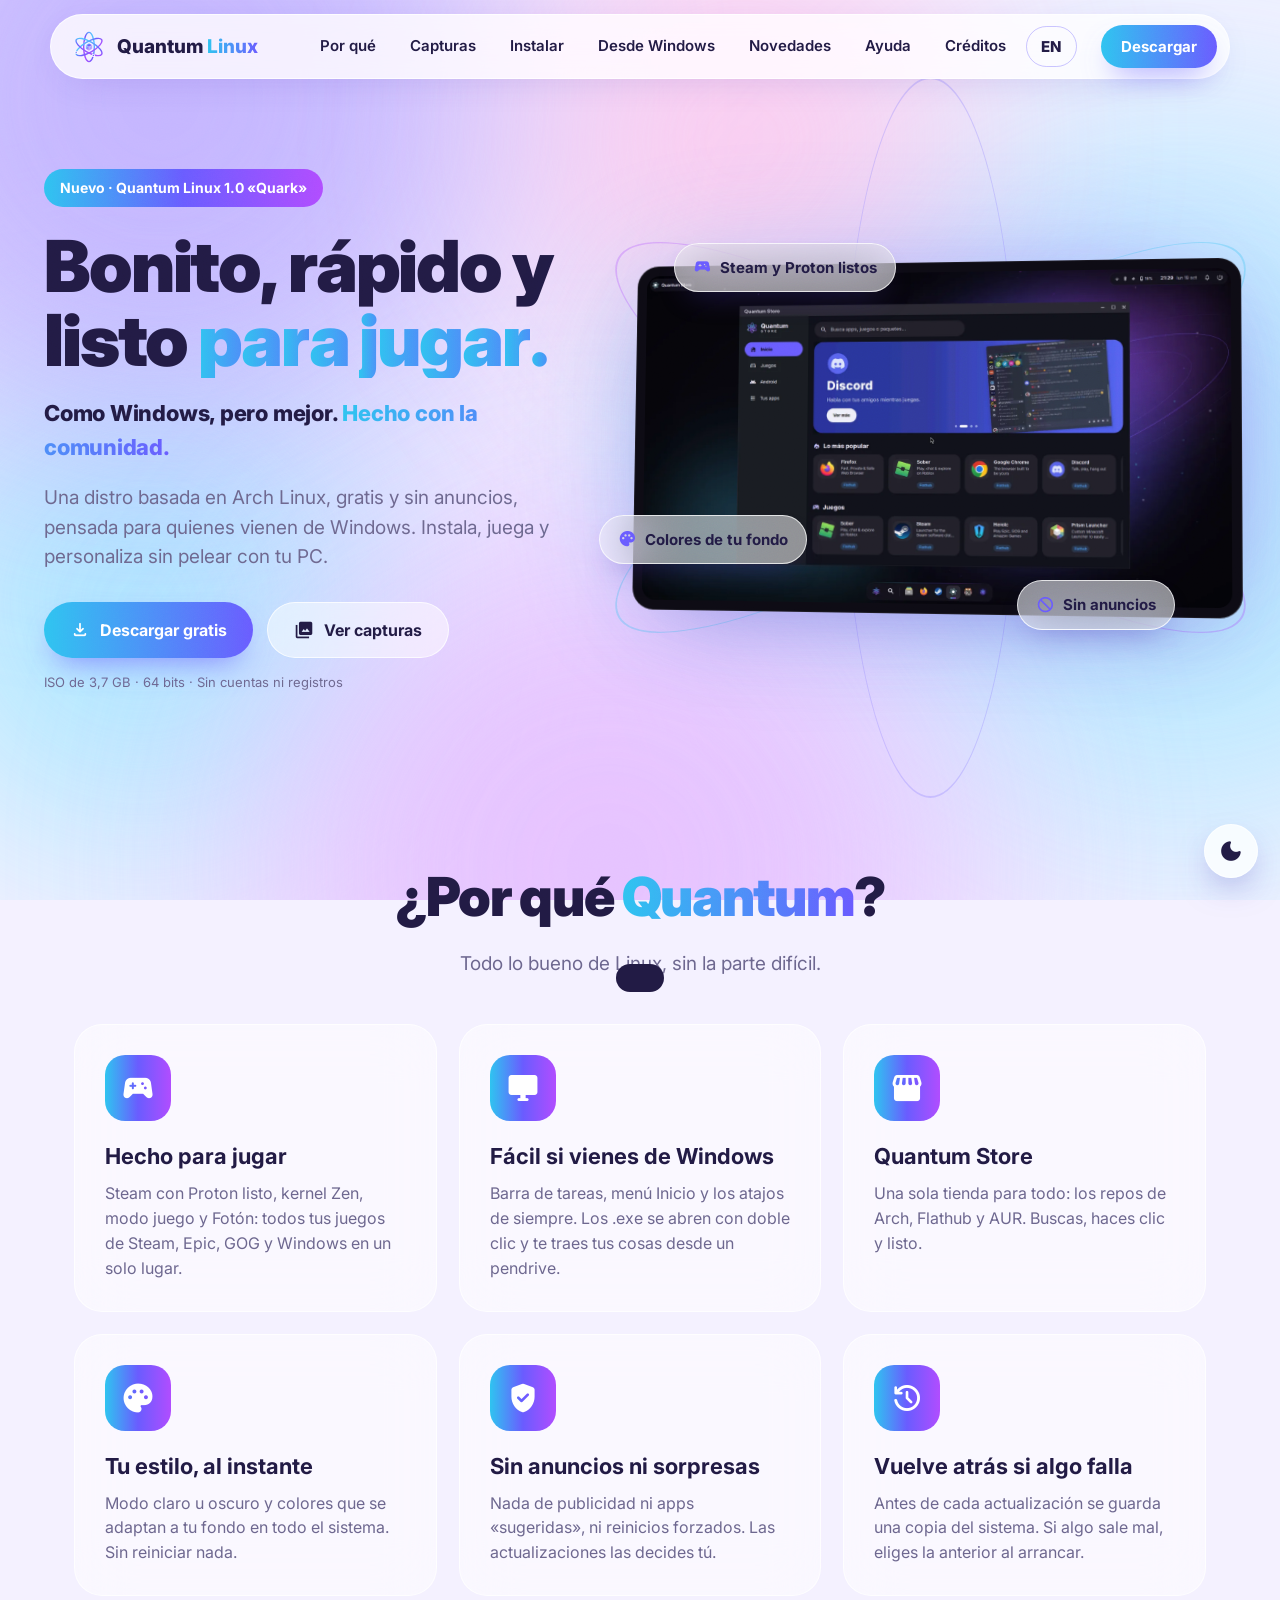
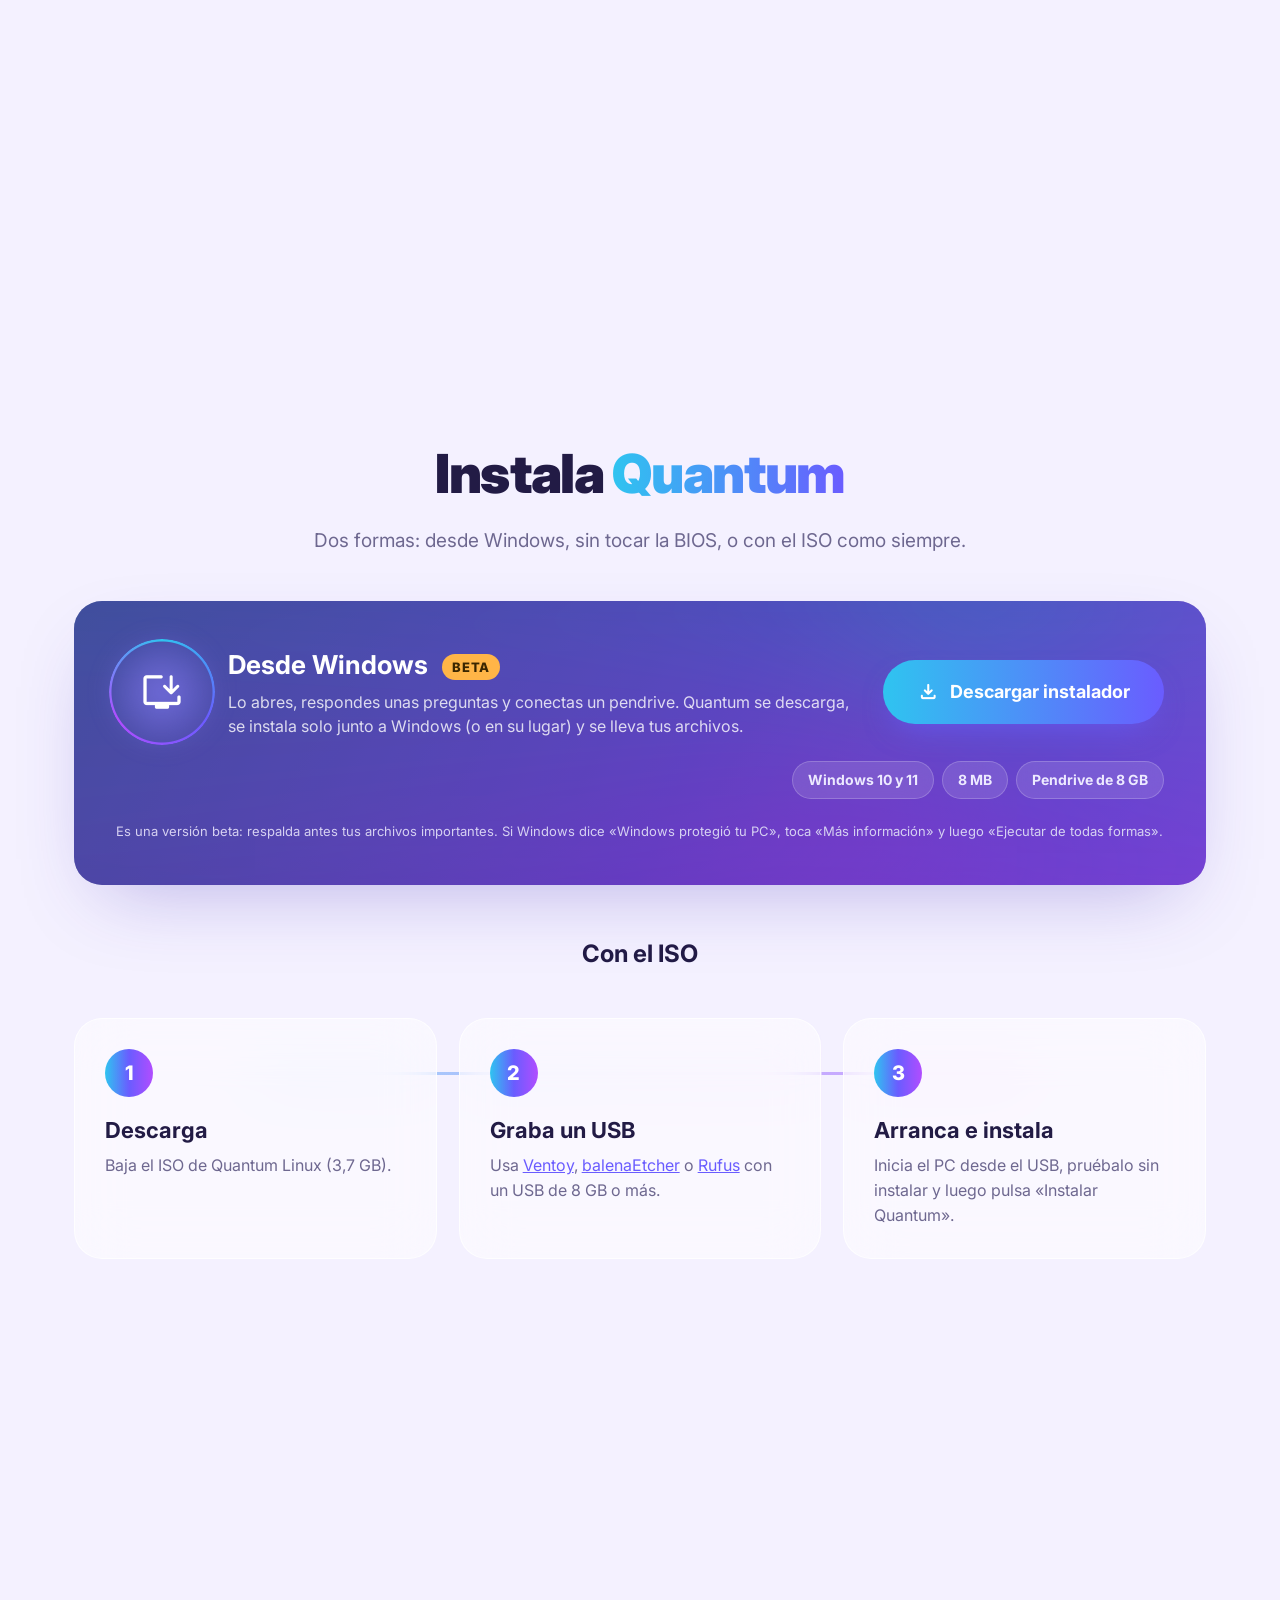
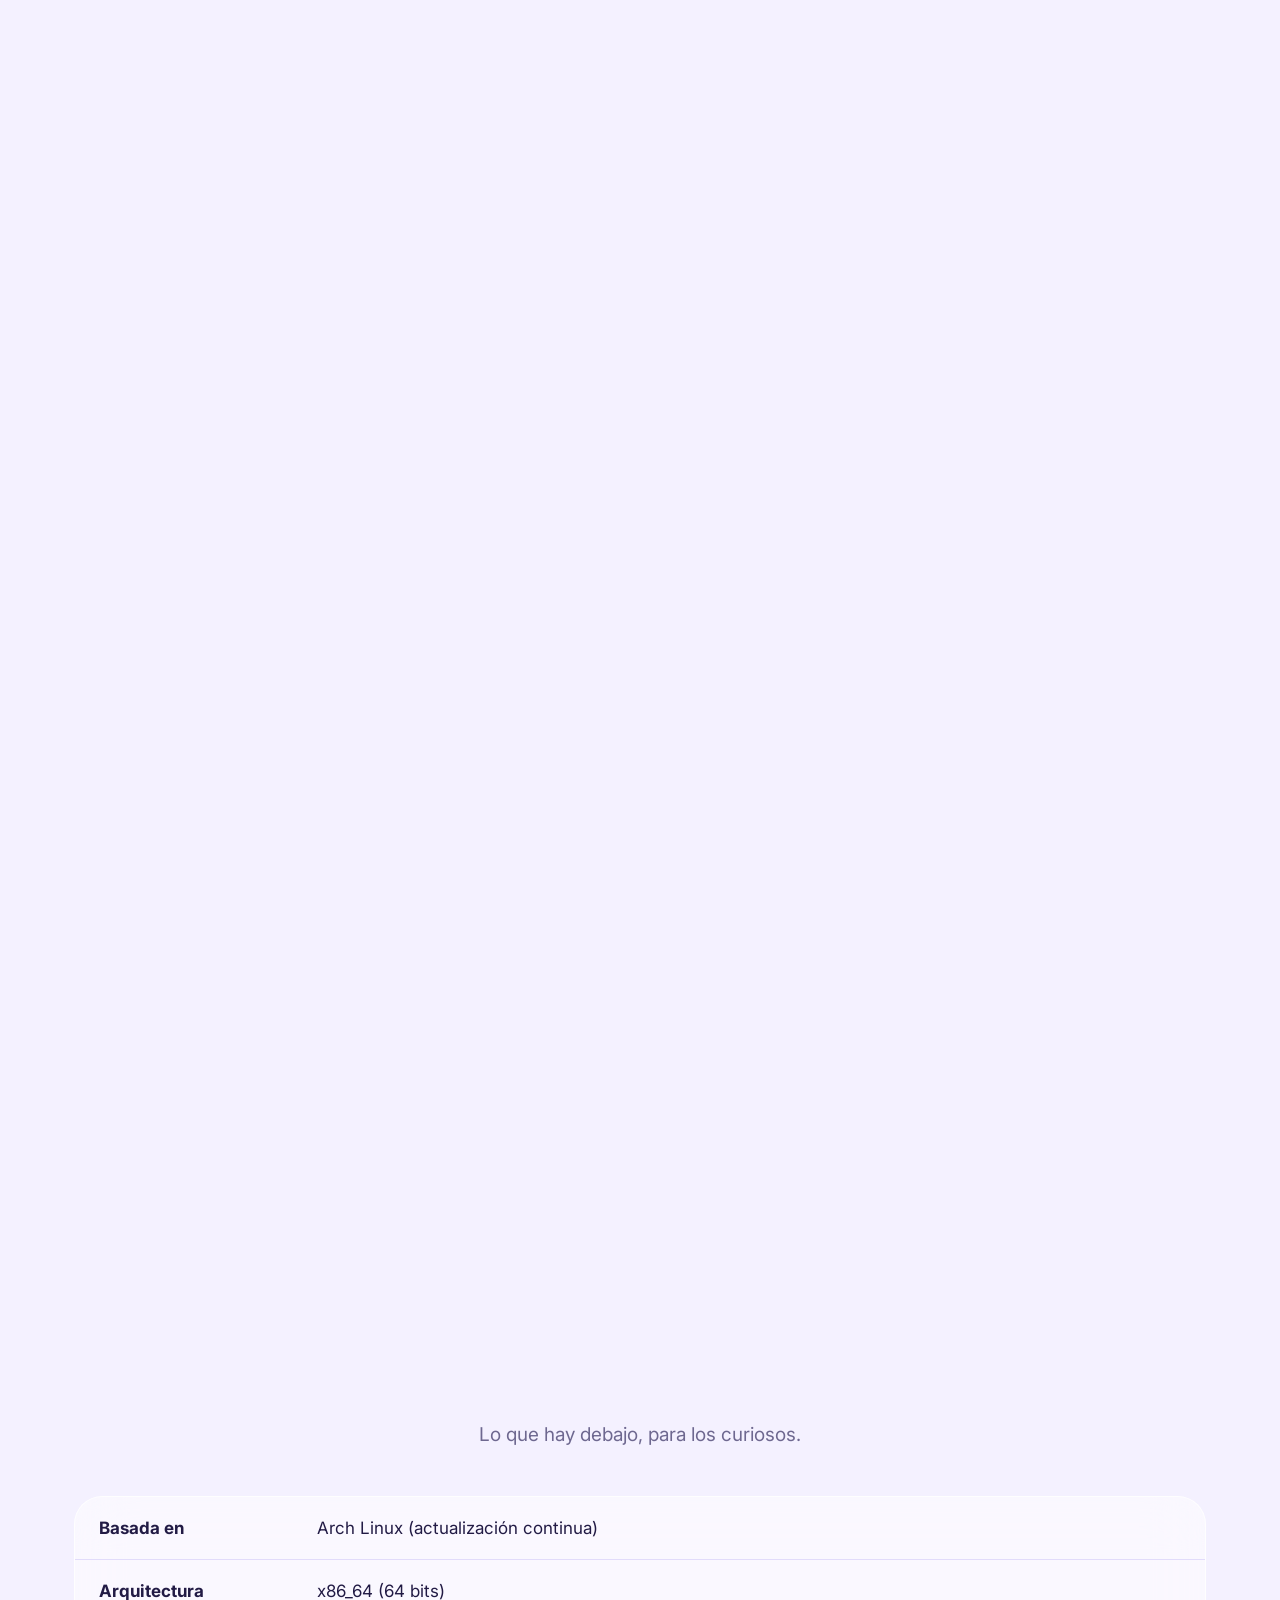
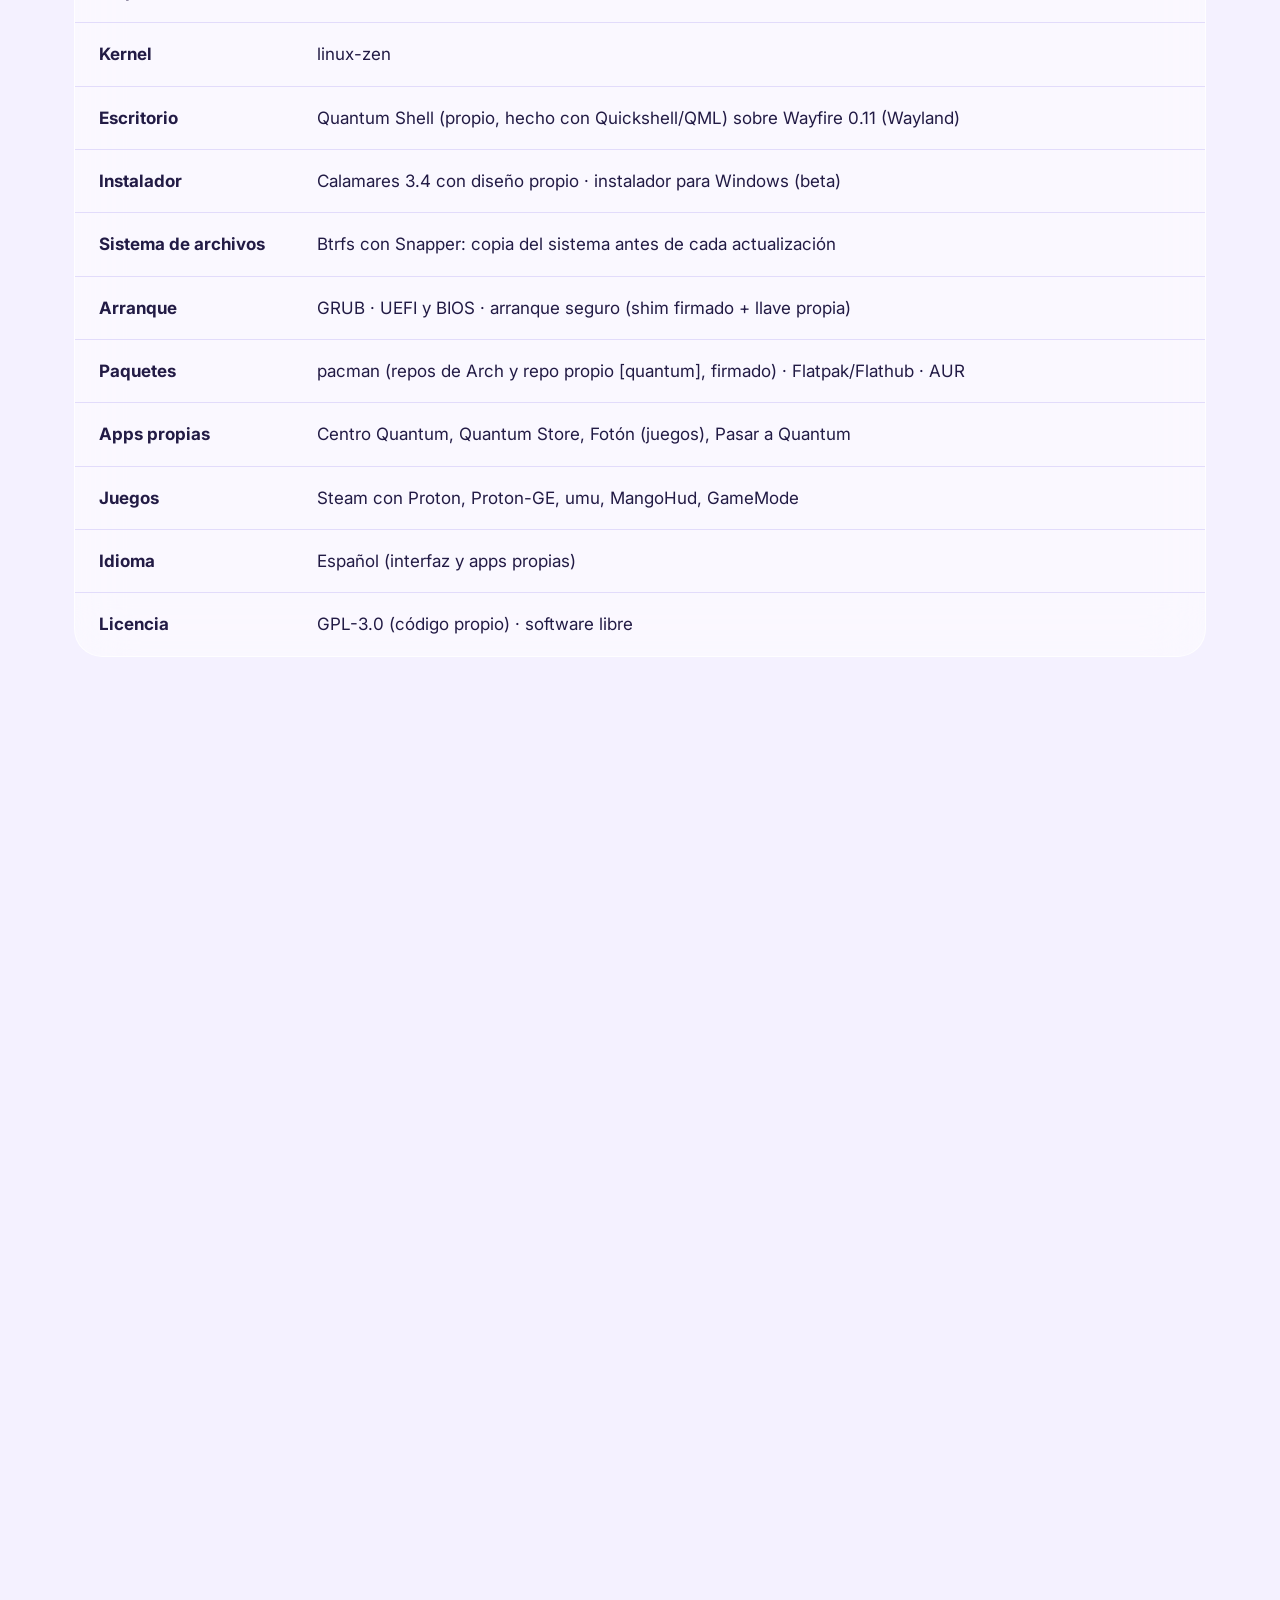
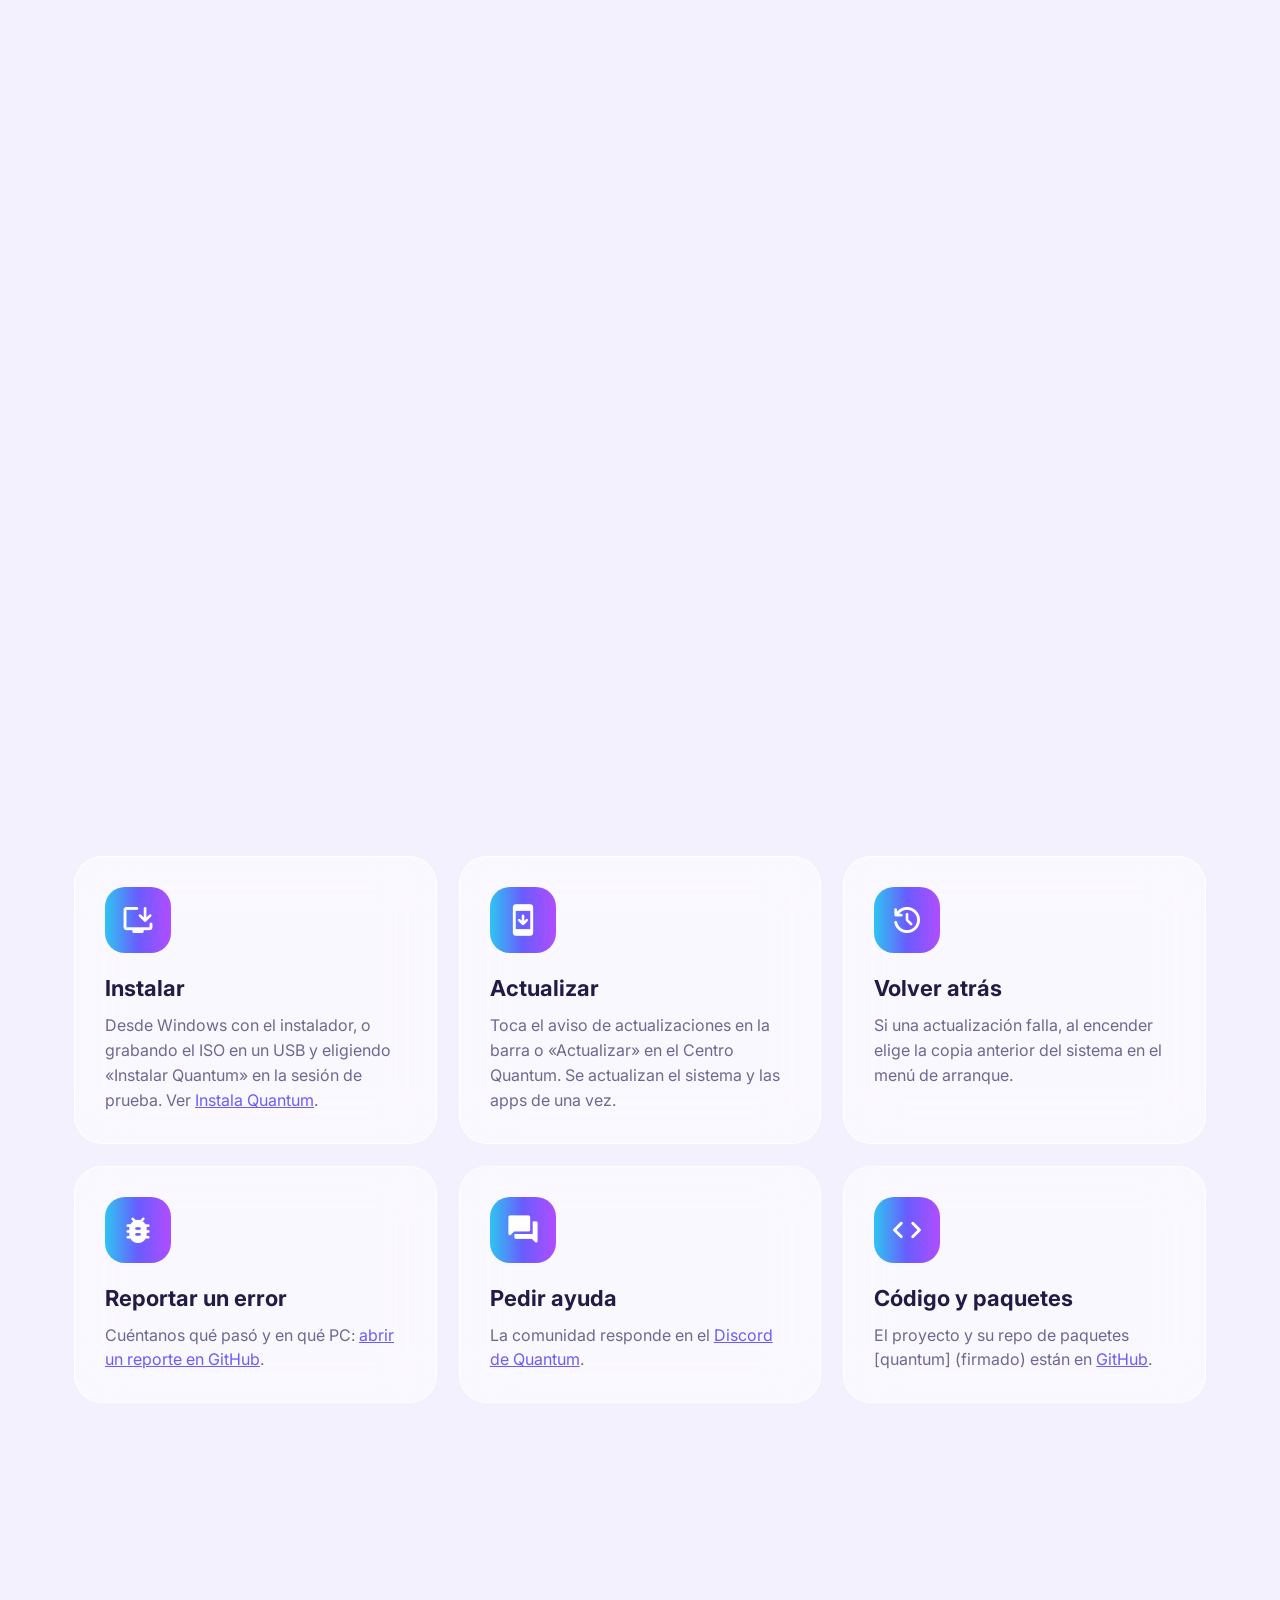
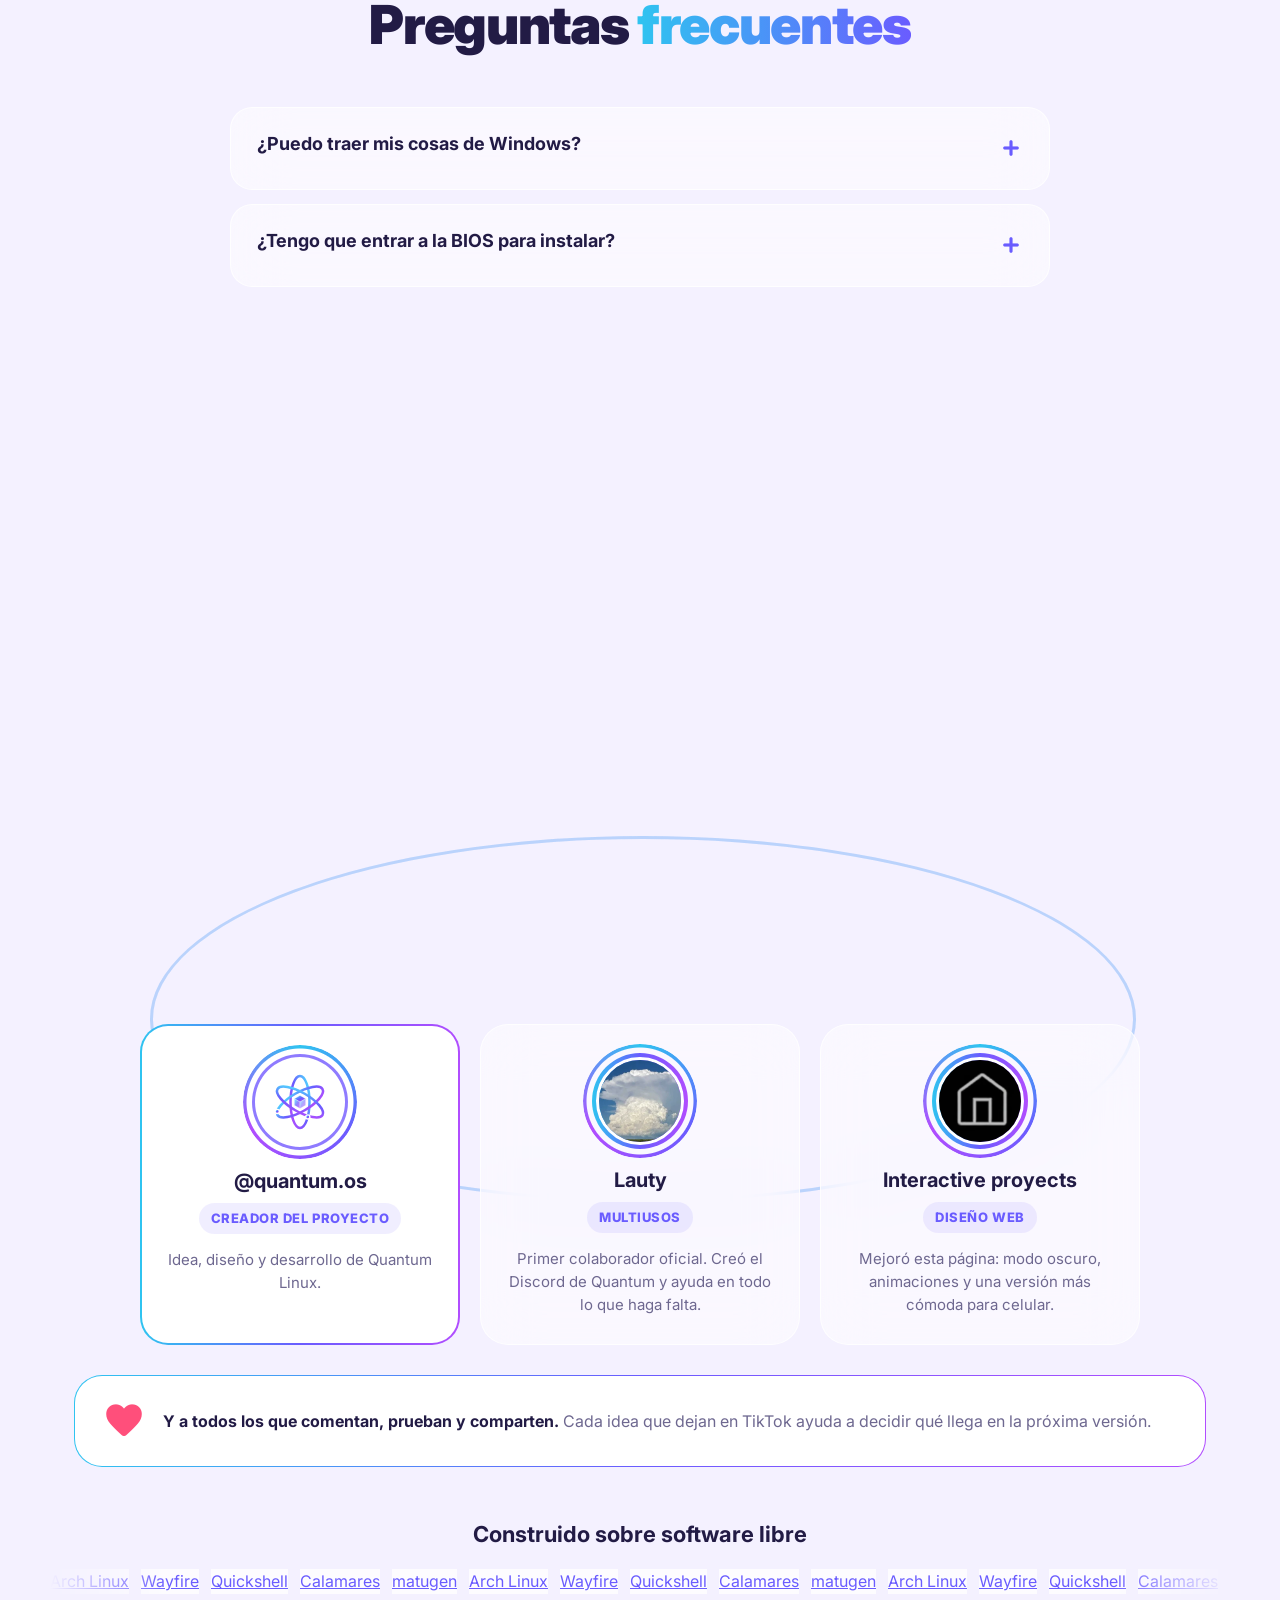
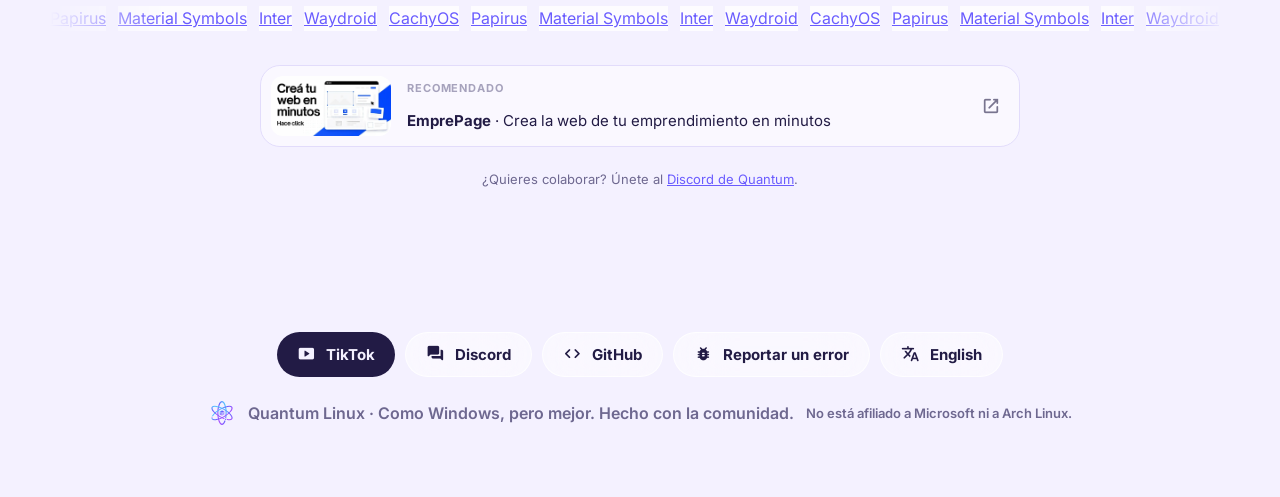
==== index.html @ ba79074c "ISO del 30 de octubre (Serpantium, luz nocturna, mouse y touchpad, instalador que ya no se congela) " ====
<!doctype html>
<html lang="es">
<head>
  <meta charset="utf-8">
  <meta name="viewport" content="width=device-width, initial-scale=1, viewport-fit=cover">
  <script>
  (function(){var d=document.documentElement,t;try{t=localStorage.getItem("ql-theme")}catch(e){}
  if(t!=="dark"&&t!=="light")t=matchMedia("(prefers-color-scheme: dark)").matches?"dark":"light";
  d.dataset.theme=t;
  function dev(){var w=innerWidth,ua=/Android|iPhone|iPad|iPod|Mobile|Windows Phone/i.test(navigator.userAgent)||(navigator.platform==="MacIntel"&&navigator.maxTouchPoints>1);
  d.dataset.device=(w<=760||(ua&&w<=1100))?"mobile":"desktop"}
  dev();addEventListener("resize",dev);addEventListener("orientationchange",dev)})();
  </script>
  <title>Quantum Linux · Bonito, rápido y listo para jugar</title>
  <meta name="description" content="Quantum Linux 1.0 «Quark»: una distro basada en Arch, gratis y sin anuncios, pensada para quienes vienen de Windows y para jugar.">
  <meta name="theme-color" content="#6A5CFF">
  <link rel="manifest" href="manifest.webmanifest">
  <meta name="mobile-web-app-capable" content="yes">
  <meta name="apple-mobile-web-app-capable" content="yes">
  <meta name="apple-mobile-web-app-status-bar-style" content="black-translucent">
  <meta name="apple-mobile-web-app-title" content="Quantum">
  <meta property="og:type" content="website">
  <meta property="og:title" content="Quantum Linux">
  <meta property="og:description" content="Como Windows, pero mejor. Hecho con la comunidad. Gratis y sin anuncios.">
  <meta property="og:image" content="https://quantumlinux-arch.github.io/assets/og.jpg">
  <meta property="og:url" content="https://quantumlinux-arch.github.io/">
  <meta name="twitter:card" content="summary_large_image">
  <link rel="canonical" href="https://quantumlinux-arch.github.io/">
  <link rel="alternate" hreflang="es" href="https://quantumlinux-arch.github.io/">
  <link rel="alternate" hreflang="en" href="https://quantumlinux-arch.github.io/en/">
  <link rel="alternate" hreflang="x-default" href="https://quantumlinux-arch.github.io/en/">
  <link rel="icon" type="image/png" href="assets/favicon.png">
  <link rel="apple-touch-icon" href="assets/apple-touch-icon.png">
  <link rel="preconnect" href="https://fonts.googleapis.com">
  <link rel="preconnect" href="https://fonts.gstatic.com" crossorigin>
  <link rel="stylesheet" href="https://fonts.googleapis.com/css2?family=Inter:wght@400;500;600;700;800;900&display=swap">
  <link rel="stylesheet" href="https://fonts.googleapis.com/css2?family=Material+Symbols+Rounded:opsz,wght,FILL,GRAD@24,500,1,0&display=block">
  <link rel="stylesheet" href="styles.css">
  <link rel="stylesheet" href="enhance.css">
  <link rel="stylesheet" href="extra.css">
</head>
<body>
  <div class="blobs" aria-hidden="true"><span></span><span></span><span></span></div>

  <header class="nav" id="nav">
    <a class="brand" href="#inicio" aria-label="Quantum Linux, inicio">
      <img src="assets/quantum-mark.svg" alt="" width="36" height="36">
      <span>Quantum <b>Linux</b></span>
    </a>
    <nav class="links" id="links">
      <a href="#por-que">Por qué</a>
      <a href="#capturas">Capturas</a>
      <a href="#instalar">Instalar</a>
      <a href="#desde-windows">Desde Windows</a>
      <a href="#novedades">Novedades</a>
      <a href="#ayuda">Ayuda</a>
      <a href="#creditos">Créditos</a>
      <a class="lang" href="en/" hreflang="en" lang="en" title="English version">EN</a>
    </nav>
    <a class="btn btn-sm btn-grad" href="#descargar">Descargar</a>
    <button class="menu-toggle" id="menuToggle" aria-label="Abrir menú" aria-expanded="false">
      <span class="ms">menu</span>
    </button>
  </header>

  <main>
    <!-- Portada -->
    <section class="hero" id="inicio">
      <div class="hero-text">
        <span class="pill">Nuevo · Quantum Linux 1.0 «Quark»</span>
        <h1 class="kinetic" data-text="Bonito, rápido y listo para jugar."></h1>
        <p class="motto">Como Windows, pero mejor. <span class="grad">Hecho con la comunidad.</span></p>
        <p class="lead">Una distro basada en Arch Linux, gratis y sin anuncios, pensada para quienes vienen de Windows. Instala, juega y personaliza sin pelear con tu PC.</p>
        <div class="cta">
          <a class="btn btn-grad" href="#descargar"><span class="ms">download</span>Descargar gratis</a>
          <a class="btn btn-ghost" href="#capturas"><span class="ms">photo_library</span>Ver capturas</a>
        </div>
        <p class="tiny">ISO de 3,7 GB · 64 bits · Sin cuentas ni registros</p>
      </div>
      <div class="hero-shot reveal">
        <div class="monitor">
          <img src="assets/img/store.webp" alt="Escritorio de Quantum Linux con Quantum Store abierta y la barra de tareas abajo" width="1600" height="900">
        </div>
        <div class="float-chip c1"><span class="ms">sports_esports</span>Steam y Proton listos</div>
        <div class="float-chip c2"><span class="ms">palette</span>Colores de tu fondo</div>
        <div class="float-chip c3"><span class="ms">block</span>Sin anuncios</div>
      </div>
    </section>

    <!-- Por qué -->
    <section class="section" id="por-que">
      <h2 class="reveal">¿Por qué <span class="grad">Quantum</span>?</h2>
      <p class="sub reveal">Todo lo bueno de Linux, sin la parte difícil.</p>
      <div class="cards">
        <article class="card reveal">
          <span class="icon ms">sports_esports</span>
          <h3>Hecho para jugar</h3>
          <p>Steam con Proton listo, kernel Zen, modo juego y Fotón: todos tus juegos de Steam, Epic, GOG y Windows en un solo lugar.</p>
        </article>
        <article class="card reveal">
          <span class="icon ms">desktop_windows</span>
          <h3>Fácil si vienes de Windows</h3>
          <p>Barra de tareas, menú Inicio y los atajos de siempre. Los .exe se abren con doble clic y te traes tus cosas desde un pendrive.</p>
        </article>
        <article class="card reveal">
          <span class="icon ms">storefront</span>
          <h3>Quantum Store</h3>
          <p>Una sola tienda para todo: los repos de Arch, Flathub y AUR. Buscas, haces clic y listo.</p>
        </article>
        <article class="card reveal">
          <span class="icon ms">palette</span>
          <h3>Tu estilo, al instante</h3>
          <p>Modo claro u oscuro y colores que se adaptan a tu fondo en todo el sistema. Sin reiniciar nada.</p>
        </article>
        <article class="card reveal">
          <span class="icon ms">verified_user</span>
          <h3>Sin anuncios ni sorpresas</h3>
          <p>Nada de publicidad ni apps «sugeridas», ni reinicios forzados. Las actualizaciones las decides tú.</p>
        </article>
        <article class="card reveal">
          <span class="icon ms">history</span>
          <h3>Vuelve atrás si algo falla</h3>
          <p>Antes de cada actualización se guarda una copia del sistema. Si algo sale mal, eliges la anterior al arrancar.</p>
        </article>
      </div>
    </section>

    <!-- Capturas -->
    <section class="section" id="capturas">
      <h2 class="reveal">Así se <span class="grad">ve</span></h2>
      <p class="sub reveal">Capturas reales de Quantum Linux 1.0.</p>
      <div class="tabs reveal" role="tablist">
        <button class="tab active" role="tab" data-shot="escritorio" aria-selected="true">Escritorio</button>
        <button class="tab" role="tab" data-shot="inicio" aria-selected="false">Menú Inicio</button>
        <button class="tab" role="tab" data-shot="store" aria-selected="false">Quantum Store</button>
        <button class="tab" role="tab" data-shot="ajustes" aria-selected="false">Ajustes</button>
        <button class="tab" role="tab" data-shot="claro" aria-selected="false">Modo claro</button>
      </div>
      <div class="gallery reveal">
        <div class="monitor big">
          <img id="shot" src="assets/img/escritorio.webp" alt="Captura de Quantum Linux" width="1600" height="900">
        </div>
        <p class="caption" id="caption">El escritorio limpio, con la barra de tareas flotante abajo.</p>
      </div>
    </section>

    <!-- Comparación -->
    <section class="section" id="comparacion">
      <h2 class="reveal">Windows 11 vs <span class="grad">Quantum</span></h2>
      <div class="table-wrap reveal">
        <table class="compare">
          <thead>
            <tr><th></th><th>Windows 11</th><th class="q">Quantum Linux</th></tr>
          </thead>
          <tbody>
            <tr><td>Precio</td><td>Licencia de pago</td><td class="q"><span class="ms ok">check_circle</span>Gratis</td></tr>
            <tr><td>Anuncios y apps sugeridas</td><td>Sí, en el menú Inicio</td><td class="q"><span class="ms ok">check_circle</span>Ninguno</td></tr>
            <tr><td>Pide TPM 2.0 y CPU reciente</td><td>Sí</td><td class="q"><span class="ms ok">check_circle</span>No</td></tr>
            <tr><td>Reinicios por actualizaciones</td><td>Automáticos</td><td class="q"><span class="ms ok">check_circle</span>Cuando tú quieras</td></tr>
            <tr><td>Cuenta obligatoria al instalar</td><td>Cuenta de Microsoft</td><td class="q"><span class="ms ok">check_circle</span>No</td></tr>
            <tr><td>Código abierto</td><td>No</td><td class="q"><span class="ms ok">check_circle</span>Sí</td></tr>
          </tbody>
        </table>
      </div>
    </section>

    <!-- Descargar e instalar -->
    <section class="section" id="instalar">
      <h2 class="reveal">Instala <span class="grad">Quantum</span></h2>
      <p class="sub reveal">Dos formas: desde Windows, sin tocar la BIOS, o con el ISO como siempre.</p>

      <div class="download wininst reveal" id="desde-windows-instalar">
        <div class="dl-info">
          <span class="dl-orbit"><span class="ms" style="font-size:44px">install_desktop</span></span>
          <div>
            <h3>Desde Windows <span class="beta">Beta</span></h3>
            <p>Lo abres, respondes unas preguntas y conectas un pendrive. Quantum se descarga, se instala solo junto a Windows (o en su lugar) y se lleva tus archivos.</p>
          </div>
        </div>
        <a class="btn btn-grad big" href="descargas/Instalar-Quantum.exe" download="Instalar Quantum.exe"><span class="ms">download</span>Descargar instalador</a>
        <ul class="dl-chips"><li>Windows 10 y 11</li><li>8 MB</li><li>Pendrive de 8 GB</li></ul>
        <p class="tiny">Es una versión beta: respalda antes tus archivos importantes. Si Windows dice «Windows protegió tu PC», toca «Más información» y luego «Ejecutar de todas formas».</p>
      </div>

      <h3 class="iso-title reveal">Con el ISO</h3>
      <ol class="steps">
        <li class="step reveal"><span class="num">1</span><h3>Descarga</h3><p>Baja el ISO de Quantum Linux (3,7 GB).</p></li>
        <li class="step reveal"><span class="num">2</span><h3>Graba un USB</h3><p>Usa <a href="https://www.ventoy.net/" target="_blank" rel="noopener">Ventoy</a>, <a href="https://etcher.balena.io/" target="_blank" rel="noopener">balenaEtcher</a> o <a href="https://rufus.ie/" target="_blank" rel="noopener">Rufus</a> con un USB de 8 GB o más.</p></li>
        <li class="step reveal"><span class="num">3</span><h3>Arranca e instala</h3><p>Inicia el PC desde el USB, pruébalo sin instalar y luego pulsa «Instalar Quantum».</p></li>
      </ol>

      <div class="download reveal" id="descargar">
        <div class="dl-info">
          <span class="dl-orbit"><img src="assets/quantum-mark.svg" alt="" width="72" height="72"></span>
          <div>
            <h3>Quantum Linux 1.0 «Quark» <span class="beta">Beta</span></h3>
            <p>Versión del 30 de octubre de 2026 · x86_64 · Arch Linux · Kernel Zen · Quantum Shell</p>
          </div>
        </div>
        <a class="btn btn-grad big" id="downloadBtn" href="#descargar"><span class="ms">download</span>Descargar ISO</a>
        <ul class="dl-chips"><li>quantumlinux-1.0-2026.10.30-x86_64.iso</li><li>3,7 GB</li><li>UEFI y BIOS</li><li>Arranque seguro</li></ul>
        <p class="tiny" id="dlNote">Descarga directa desde <a href="https://sourceforge.net/projects/quantum-linux/files/1.0/" target="_blank" rel="noopener">SourceForge</a> (todas las versiones y sus sumas SHA256).</p>
        <p class="tiny sha">SHA256: <code>65191ceb695e38eb9a3535acfed7a57fad74af367e4cf3fd8d4c8745f57dc470</code><button class="copy" type="button" data-copy="65191ceb695e38eb9a3535acfed7a57fad74af367e4cf3fd8d4c8745f57dc470" aria-label="Copiar SHA256"><span class="ms">content_copy</span></button></p>
      </div>

      <div class="reqs reveal">
        <h3>Requisitos</h3>
        <ul>
          <li><span class="ms">memory</span>Procesador de 64 bits</li>
          <li><span class="ms">memory_alt</span>4 GB de RAM (8 GB recomendado)</li>
          <li><span class="ms">hard_drive</span>40 GB de disco</li>
          <li><span class="ms">usb</span>USB de 8 GB para instalar</li>
        </ul>
        <p class="tiny">Antes de instalar, respalda tus archivos importantes.</p>
      </div>

    </section>

    <!-- Desde Windows -->
    <section class="section" id="desde-windows">
      <h2 class="reveal">Trae tus cosas de <span class="grad">Windows</span></h2>
      <p class="sub reveal">Tus archivos, tu foto, tu fondo, tus redes Wi-Fi, tus favoritos y tus juegos de Steam, en Quantum en minutos.</p>
      <ol class="steps">
        <li class="step reveal"><span class="num">1</span><h3>En Windows</h3><p>Descarga «Pasar a Quantum» y ábrelo. No se instala.</p></li>
        <li class="step reveal"><span class="num">2</span><h3>Copia a un pendrive</h3><p>Elige qué llevar y se copia todo con un clic.</p></li>
        <li class="step reveal"><span class="num">3</span><h3>Conéctalo en Quantum</h3><p>Quantum lo detecta y deja cada cosa en su lugar.</p></li>
      </ol>
      <div class="download migrate reveal" id="pasar-a-quantum">
        <div class="dl-info">
          <span class="dl-orbit"><span class="ms" style="font-size:44px">move_to_inbox</span></span>
          <div>
            <h3>Pasar a Quantum</h3>
            <p>Para Windows 10 y 11 · 6 MB · No se instala</p>
          </div>
        </div>
        <a class="btn btn-grad big" href="descargas/Pasar-a-Quantum.exe" download="Pasar a Quantum.exe"><span class="ms">download</span>Descargar para Windows</a>
        <p class="tiny">Si Windows dice «Windows protegió tu PC», toca «Más información» y luego «Ejecutar de todas formas».</p>
        <p class="tiny sha">SHA256: <code>6321f72e222382f01ceeda6e7908ea8d98636486a08401c1793d808671fe4c03</code><button class="copy" type="button" data-copy="6321f72e222382f01ceeda6e7908ea8d98636486a08401c1793d808671fe4c03" aria-label="Copiar SHA256"><span class="ms">content_copy</span></button></p>
      </div>
    </section>

    <!-- Ficha técnica -->
    <section class="section" id="ficha">
      <h2 class="reveal">Ficha <span class="grad">técnica</span></h2>
      <p class="sub reveal">Lo que hay debajo, para los curiosos.</p>
      <div class="table-wrap reveal">
        <table class="compare specs">
          <tbody>
            <tr><td>Basada en</td><td>Arch Linux (actualización continua)</td></tr>
            <tr><td>Arquitectura</td><td>x86_64 (64 bits)</td></tr>
            <tr><td>Kernel</td><td>linux-zen</td></tr>
            <tr><td>Escritorio</td><td>Quantum Shell (propio, hecho con Quickshell/QML) sobre Wayfire 0.11 (Wayland)</td></tr>
            <tr><td>Instalador</td><td>Calamares 3.4 con diseño propio · instalador para Windows (beta)</td></tr>
            <tr><td>Sistema de archivos</td><td>Btrfs con Snapper: copia del sistema antes de cada actualización</td></tr>
            <tr><td>Arranque</td><td>GRUB · UEFI y BIOS · arranque seguro (shim firmado + llave propia)</td></tr>
            <tr><td>Paquetes</td><td>pacman (repos de Arch y repo propio [quantum], firmado) · Flatpak/Flathub · AUR</td></tr>
            <tr><td>Apps propias</td><td>Centro Quantum, Quantum Store, Fotón (juegos), Pasar a Quantum</td></tr>
            <tr><td>Juegos</td><td>Steam con Proton, Proton-GE, umu, MangoHud, GameMode</td></tr>
            <tr><td>Idioma</td><td>Español (interfaz y apps propias)</td></tr>
            <tr><td>Licencia</td><td>GPL-3.0 (código propio) · software libre</td></tr>
          </tbody>
        </table>
      </div>
    </section>

    <!-- Novedades -->
    <section class="section" id="novedades">
      <h2 class="reveal"><span class="grad">Novedades</span></h2>
      <p class="sub reveal">Quantum se actualiza seguido: las mejoras llegan solas con «Actualizar».</p>
      <ol class="changelog">
        <li class="reveal">
          <time datetime="2026-10-30">30 oct 2026</time>
          <h3>Elige tu Quantum Shell, luz nocturna e instalador más rápido <span class="beta">Beta</span></h3>
          <ul>
            <li>Nueva bienvenida al primer inicio: elige el estilo del escritorio (Windows, Quantum, macOS o Minimal), tus colores y tu fondo.</li>
            <li>Serpantium, la nueva forma de Quantum Shell: barra de píldoras, paneles oscuros y tonos rosados. Inspirado en Serpantinum de ilyamiro.</li>
            <li>Personalizar → Pantalla: luz nocturna (manual, al atardecer o en un horario), brillo, contraste, gamma y saturación.</li>
            <li>Personalizar → Mouse y touchpad: velocidad, aceleración, desplazamiento natural, tocar para hacer clic y más, sin tocar archivos.</li>
            <li>El instalador ya no se queda pegado al abrirlo con internet lento.</li>
            <li>Barra de tareas: arrastra los íconos para reordenarlos. Íconos nuevos para Quantum Store, el Asistente y Personalizar.</li>
          </ul>
        </li>
        <li class="reveal">
          <time datetime="2026-10-25">25 oct 2026</time>
          <h3>ISO nuevo e instalar desde Windows <span class="beta">Beta</span></h3>
          <ul>
            <li>Instalador para Windows: prepara el pendrive, descarga Quantum y lo instala solo junto a Windows.</li>
            <li>Arranque seguro sin desactivar nada (shim firmado y llave propia de cada PC).</li>
            <li>«Pasar a Quantum»: tus archivos, fondo, Wi-Fi y favoritos de Windows, en Quantum.</li>
            <li>Nuevas animaciones: panel que baja al pasar el mouse, menú de apagado, volumen, notificaciones y cambio de fondo.</li>
            <li>Pantalla de inicio de sesión nueva, igual a la de bloqueo.</li>
            <li>Arreglos: audífonos Bluetooth que no conectaban y barra de tareas que dejaba de responder.</li>
          </ul>
        </li>
        <li class="reveal">
          <time datetime="2026-10-22">22 oct 2026</time>
          <h3>Arreglos de la beta</h3>
          <ul>
            <li>Correcciones reportadas por los primeros testers y arranque más rápido.</li>
            <li>Fotón con una tienda de juegos gratis y juegos de Windows con Proton-GE.</li>
          </ul>
        </li>
        <li class="reveal">
          <time datetime="2026-10-20">20 oct 2026</time>
          <h3>Quantum Linux 1.0 «Quark»</h3>
          <ul>
            <li>Primera versión pública (beta): Quantum Shell, Centro Quantum, Quantum Store y Fotón.</li>
          </ul>
        </li>
      </ol>
    </section>

    <!-- Ayuda -->
    <section class="section" id="ayuda">
      <h2 class="reveal">Ayuda y <span class="grad">documentación</span></h2>
      <p class="sub reveal">Lo básico para instalar, mantener y pedir ayuda.</p>
      <div class="cards">
        <article class="card reveal">
          <span class="icon ms">install_desktop</span>
          <h3>Instalar</h3>
          <p>Desde Windows con el instalador, o grabando el ISO en un USB y eligiendo «Instalar Quantum» en la sesión de prueba. Ver <a href="#instalar">Instala Quantum</a>.</p>
        </article>
        <article class="card reveal">
          <span class="icon ms">system_update</span>
          <h3>Actualizar</h3>
          <p>Toca el aviso de actualizaciones en la barra o «Actualizar» en el Centro Quantum. Se actualizan el sistema y las apps de una vez.</p>
        </article>
        <article class="card reveal">
          <span class="icon ms">history</span>
          <h3>Volver atrás</h3>
          <p>Si una actualización falla, al encender elige la copia anterior del sistema en el menú de arranque.</p>
        </article>
        <article class="card reveal">
          <span class="icon ms">bug_report</span>
          <h3>Reportar un error</h3>
          <p>Cuéntanos qué pasó y en qué PC: <a href="https://github.com/QuantumLinux-arch/quantumlinux-arch.github.io/issues/new/choose" target="_blank" rel="noopener">abrir un reporte en GitHub</a>.</p>
        </article>
        <article class="card reveal">
          <span class="icon ms">forum</span>
          <h3>Pedir ayuda</h3>
          <p>La comunidad responde en el <a href="https://discord.gg/qWmEb9xHkZ" target="_blank" rel="noopener">Discord de Quantum</a>.</p>
        </article>
        <article class="card reveal">
          <span class="icon ms">code</span>
          <h3>Código y paquetes</h3>
          <p>El proyecto y su repo de paquetes [quantum] (firmado) están en <a href="https://github.com/QuantumLinux-arch" target="_blank" rel="noopener">GitHub</a>.</p>
        </article>
      </div>
    </section>

    <!-- Preguntas -->
    <section class="section" id="preguntas">
      <h2 class="reveal">Preguntas <span class="grad">frecuentes</span></h2>
      <div class="faq">
        <details class="reveal"><summary>¿Puedo traer mis cosas de Windows?</summary><p>Sí. Con «Pasar a Quantum» copias en Windows tus archivos, tu foto, tu fondo, tus redes Wi-Fi, tus favoritos y tus juegos de Steam a un pendrive. Al conectarlo en Quantum, todo va a su lugar. Lo descargas en la sección «Trae tus cosas de Windows».</p></details>
        <details class="reveal"><summary>¿Tengo que entrar a la BIOS para instalar?</summary><p>No, si usas el instalador para Windows: prepara el pendrive y reinicia el PC solo. Solo verás una pantalla azul la primera vez, para que tu PC confíe en Quantum con el arranque seguro activado; el instalador te explica qué tocar.</p></details>
        <details class="reveal"><summary>¿Es gratis de verdad?</summary><p>Sí. Quantum Linux es gratis y de código abierto. No hay versión de pago, ni suscripciones, ni anuncios.</p></details>
        <details class="reveal"><summary>¿Funcionan mis juegos de Windows?</summary><p>Muchísimos sí, gracias a Steam y Proton. Algunos juegos con antitrampas (como Valorant) todavía no funcionan en Linux. Puedes revisar cada juego en <a href="https://www.protondb.com/" target="_blank" rel="noopener">ProtonDB</a>.</p></details>
        <details class="reveal"><summary>¿Necesito saber usar la terminal?</summary><p>No. Instalas apps desde Quantum Store, cambias ajustes desde el Centro Quantum y actualizas con un botón.</p></details>
        <details class="reveal"><summary>¿Puedo probarlo sin instalar?</summary><p>Sí. Al arrancar desde el USB entras a una sesión de prueba completa; nada cambia en tu PC hasta que pulsas «Instalar Quantum».</p></details>
      </div>
    </section>

    <!-- Créditos -->
    <section class="section credits" id="creditos">
      <h2 class="reveal">Hecho con la <span class="grad">comunidad</span></h2>
      <p class="sub reveal">Quantum Linux existe gracias a estas personas.</p>

      <div class="team">
        <article class="member reveal founder">
          <div class="avatar"><img src="assets/quantum-mark.svg" alt="" width="64" height="64"></div>
          <h3>@quantum.os</h3>
          <span class="role">Creador del proyecto</span>
          <p>Idea, diseño y desarrollo de Quantum Linux.</p>
        </article>
        <article class="member reveal">
          <div class="avatar photo"><img src="assets/img/lauty.webp" alt="Foto de perfil de Lauty" width="96" height="96" loading="lazy"></div>
          <h3>Lauty</h3>
          <span class="role">Multiusos</span>
          <p>Primer colaborador oficial. Creó el Discord de Quantum y ayuda en todo lo que haga falta.</p>
        </article>
        <article class="member reveal">
          <div class="avatar photo"><img src="assets/img/interactive-proyects.webp" alt="Foto de perfil de Interactive proyects" width="96" height="96" loading="lazy"></div>
          <h3>Interactive proyects</h3>
          <span class="role">Diseño web</span>
          <p>Mejoró esta página: modo oscuro, animaciones y una versión más cómoda para celular.</p>
        </article>
      </div>

      <div class="thanks reveal">
        <span class="ms">favorite</span>
        <p><b>Y a todos los que comentan, prueban y comparten.</b> Cada idea que dejan en TikTok ayuda a decidir qué llega en la próxima versión.</p>
      </div>

      <h3 class="oss-title reveal">Construido sobre software libre</h3>
      <div class="oss reveal">
        <a href="https://archlinux.org" target="_blank" rel="noopener">Arch Linux</a>
        <a href="https://wayfire.org" target="_blank" rel="noopener">Wayfire</a>
        <a href="https://quickshell.org" target="_blank" rel="noopener">Quickshell</a>
        <a href="https://calamares.io" target="_blank" rel="noopener">Calamares</a>
        <a href="https://github.com/InioX/matugen" target="_blank" rel="noopener">matugen</a>
        <a href="https://github.com/PapirusDevelopmentTeam/papirus-icon-theme" target="_blank" rel="noopener">Papirus</a>
        <a href="https://fonts.google.com/icons" target="_blank" rel="noopener">Material Symbols</a>
        <a href="https://rsms.me/inter/" target="_blank" rel="noopener">Inter</a>
        <a href="https://waydro.id" target="_blank" rel="noopener">Waydroid</a>
        <a href="https://cachyos.org" target="_blank" rel="noopener">CachyOS</a>
      </div>
      <a class="promo-line reveal" href="https://emprepage.dev/" target="_blank" rel="sponsored noopener" aria-label="Recomendado: EmprePage">
        <img src="assets/promo/emprepage.webp" alt="" width="180" height="90" loading="lazy">
        <span><span class="promo-tag">Recomendado</span><b>EmprePage</b> · Crea la web de tu emprendimiento en minutos</span>
        <span class="ms">open_in_new</span>
      </a>
      <p class="tiny center reveal">¿Quieres colaborar? Únete al <a href="https://discord.gg/qWmEb9xHkZ" target="_blank" rel="noopener">Discord de Quantum</a>.</p>
    </section>

  </main>

  <footer class="footer" id="comunidad">
    <div class="foot-links">
      <a class="btn btn-sm btn-dark" id="tiktokLink" href="#comunidad" target="_blank" rel="noopener"><span class="ms">smart_display</span>TikTok</a>
      <a class="btn btn-sm btn-ghost" href="https://discord.gg/qWmEb9xHkZ" target="_blank" rel="noopener"><span class="ms">forum</span>Discord</a>
      <a class="btn btn-sm btn-ghost" id="githubLink" href="#comunidad" target="_blank" rel="noopener"><span class="ms">code</span>GitHub</a>
      <a class="btn btn-sm btn-ghost" href="https://github.com/QuantumLinux-arch/quantumlinux-arch.github.io/issues/new/choose" target="_blank" rel="noopener"><span class="ms">bug_report</span>Reportar un error</a>
      <a class="btn btn-sm btn-ghost" href="en/" hreflang="en"><span class="ms">translate</span>English</a>
    </div>
    <img src="assets/quantum-mark.svg" alt="" width="28" height="28">
    <span>Quantum Linux · Como Windows, pero mejor. Hecho con la comunidad.</span>
    <span class="tiny">No está afiliado a Microsoft ni a Arch Linux.</span>
  </footer>

  <div class="toast" id="toast" role="status"></div>
  <script src="main.js"></script>
  <script src="enhance.js"></script>
  <script src="extra.js"></script>
</body>
</html>
---- styles.css ----
/* Quantum Linux — mismos colores y estilo que los videos */
:root {
  --bg: #F4F1FF;
  --ink: #221B45;
  --muted: #6E6890;
  --line: #E2DCFB;
  --card: #FFFFFF;
  --cyan: #2FC4F0;
  --indigo: #6A5CFF;
  --violet: #B14DFF;
  --grad: linear-gradient(90deg, var(--cyan), var(--indigo) 50%, var(--violet));
  --radius: 28px;
  --shadow: 0 30px 80px -30px rgba(70, 50, 180, .35);
}

* { box-sizing: border-box; }
html { scroll-behavior: smooth; scroll-padding-top: 90px; }
body {
  margin: 0;
  font-family: "Inter", system-ui, sans-serif;
  color: var(--ink);
  background: var(--bg);
  line-height: 1.55;
  -webkit-font-smoothing: antialiased;
  overflow-x: hidden;
}
img { max-width: 100%; height: auto; display: block; }
a { color: var(--indigo); }

.ms {
  font-family: "Material Symbols Rounded";
  font-weight: normal; font-style: normal; line-height: 1;
  font-size: 1.25em; display: inline-block; vertical-align: middle;
  font-variation-settings: "FILL" 1, "wght" 500;
  -webkit-font-feature-settings: "liga"; font-feature-settings: "liga";
  user-select: none;
}

/* Fondo con manchas de color que se mueven lento (como Backdrop de los videos) */
.blobs { position: fixed; inset: 0; z-index: -1; overflow: hidden; pointer-events: none; }
.blobs span {
  position: absolute; width: 55vmax; height: 55vmax; border-radius: 50%;
  filter: blur(90px); opacity: .5; animation: drift 26s ease-in-out infinite alternate;
}
.blobs span:nth-child(1) { background: #B9A8FF; top: -20vmax; left: -15vmax; }
.blobs span:nth-child(2) { background: #A8E6FF; top: 10vmax; right: -20vmax; animation-delay: -9s; }
.blobs span:nth-child(3) { background: #E3B8FF; bottom: -25vmax; left: 20vmax; animation-delay: -16s; }
@keyframes drift {
  to { transform: translate(6vmax, 4vmax) scale(1.08); }
}

/* Barra de navegación */
.nav {
  position: sticky; top: 14px; z-index: 50;
  display: flex; align-items: center; gap: 24px;
  max-width: 1180px; margin: 14px auto 0; padding: 10px 12px 10px 20px;
  background: rgba(255, 255, 255, .72); backdrop-filter: blur(16px);
  border: 1px solid var(--line); border-radius: 999px;
  box-shadow: 0 10px 40px -20px rgba(70, 50, 180, .3);
}
.brand { display: flex; align-items: center; gap: 10px; text-decoration: none; color: var(--ink); font-weight: 800; font-size: 19px; }
.brand b { font-weight: 800; background: var(--grad); -webkit-background-clip: text; background-clip: text; color: transparent; }
.links { display: flex; gap: 6px; margin-left: auto; }
.links a { color: var(--ink); text-decoration: none; font-weight: 600; font-size: 15px; padding: 8px 14px; border-radius: 999px; transition: background .2s; }
.links a:hover { background: rgba(106, 92, 255, .1); }
.menu-toggle { display: none; border: 0; background: transparent; color: var(--ink); font-size: 22px; padding: 8px; border-radius: 50%; cursor: pointer; }

/* Botones */
.btn {
  display: inline-flex; align-items: center; gap: 10px;
  padding: 15px 26px; border-radius: 999px; font-weight: 700; font-size: 16px;
  text-decoration: none; cursor: pointer; border: 0;
  transition: transform .2s cubic-bezier(.34, 1.56, .64, 1), box-shadow .2s, background .2s;
}
.btn:hover { transform: translateY(-2px) scale(1.02); }
.btn:active { transform: scale(.97); }
.btn-grad { color: #fff; background: var(--grad); box-shadow: 0 14px 30px -12px rgba(106, 92, 255, .7); }
.btn-ghost { color: var(--ink); background: #fff; border: 1px solid var(--line); }
.btn-dark { color: #fff; background: var(--ink); }
.btn-sm { padding: 10px 20px; font-size: 15px; }
.btn.big { padding: 18px 34px; font-size: 18px; }

.grad { background: var(--grad); -webkit-background-clip: text; background-clip: text; color: transparent; }
.tiny { font-size: 13px; color: var(--muted); }
.pill {
  display: inline-block; padding: 8px 16px; border-radius: 999px; font-weight: 700; font-size: 14px;
  color: #fff; background: var(--grad);
}

/* Portada */
.hero {
  max-width: 1240px; margin: 0 auto; padding: 90px 24px 60px;
  display: grid; grid-template-columns: 1fr 1.15fr; gap: 50px; align-items: center;
}
.hero h1 { font-size: clamp(42px, 5.6vw, 76px); line-height: 1.04; letter-spacing: -.03em; margin: 22px 0 18px; font-weight: 900; }
.motto { font-size: 22px; font-weight: 800; margin: 0 0 14px; letter-spacing: -.01em; }
.lead { font-size: 19px; color: var(--muted); max-width: 540px; }
.cta { display: flex; flex-wrap: wrap; gap: 14px; margin: 30px 0 14px; }
.cta.center { justify-content: center; }

/* Letras que aparecen una a una con rebote (como Line.qml) */
.kinetic .w { display: inline-block; white-space: nowrap; }
.kinetic .ch { display: inline-block; opacity: 0; transform: translateY(.45em) scale(.6); animation: pop .55s cubic-bezier(.34, 1.56, .64, 1) forwards; }
.kinetic .g { background: var(--grad); background-size: 400% 100%; -webkit-background-clip: text; background-clip: text; color: transparent; }
@keyframes pop { to { opacity: 1; transform: none; } }

.hero-shot { position: relative; }
.monitor {
  border-radius: 22px; padding: 10px; background: #0D0B14;
  box-shadow: var(--shadow), 0 0 0 1px rgba(255, 255, 255, .06) inset;
  overflow: hidden;
}
.monitor img { border-radius: 14px; }
.hero-shot .monitor { animation: float 7s ease-in-out infinite; transform: perspective(1400px) rotateY(-7deg) rotateX(3deg); }
@keyframes float { 50% { translate: 0 -12px; } }
.float-chip {
  position: absolute; display: flex; align-items: center; gap: 8px;
  padding: 12px 18px; border-radius: 999px; background: #fff; font-weight: 700; font-size: 15px;
  border: 1px solid var(--line); box-shadow: 0 14px 30px -14px rgba(70, 50, 180, .45);
  animation: float 6s ease-in-out infinite;
}
.float-chip .ms { color: var(--indigo); }
.c1 { top: -18px; left: 8%; animation-delay: -1s; }
.c2 { bottom: 14%; left: -26px; animation-delay: -3s; }
.c3 { bottom: -16px; right: 10%; animation-delay: -5s; }

/* Secciones */
.section { max-width: 1180px; margin: 0 auto; padding: 90px 24px; }
.section h2 { font-size: clamp(34px, 4.2vw, 56px); letter-spacing: -.025em; text-align: center; margin: 0 0 10px; font-weight: 900; }
.sub { text-align: center; color: var(--muted); font-size: 19px; margin: 0 0 46px; }

.cards { display: grid; grid-template-columns: repeat(3, 1fr); gap: 22px; }
.card {
  background: var(--card); border: 1px solid var(--line); border-radius: var(--radius);
  padding: 30px; transition: transform .3s cubic-bezier(.34, 1.56, .64, 1), box-shadow .3s;
}
.card:hover { transform: translateY(-6px); box-shadow: var(--shadow); }
.card .icon {
  font-size: 34px; width: 66px; height: 66px; display: grid; place-items: center;
  color: #fff; background: var(--grad); border-radius: 20px; margin-bottom: 18px;
}
.card h3 { margin: 0 0 8px; font-size: 22px; }
.card p { margin: 0; color: var(--muted); }

/* Galería */
.tabs { display: flex; flex-wrap: wrap; justify-content: center; gap: 10px; margin-bottom: 30px; }
.tab {
  font: inherit; font-weight: 700; font-size: 15px; padding: 11px 20px; border-radius: 999px;
  border: 1px solid var(--line); background: #fff; color: var(--ink); cursor: pointer; transition: all .2s;
}
.tab:hover { border-color: var(--indigo); }
.tab.active { color: #fff; background: var(--grad); border-color: transparent; }
.gallery { max-width: 1060px; margin: 0 auto; }
.gallery img { transition: opacity .25s, transform .35s; }
.gallery img.swap { opacity: 0; transform: scale(.985); }
.caption { text-align: center; color: var(--muted); margin-top: 18px; }

/* Comparación */
.table-wrap { overflow-x: auto; margin-top: 36px; }
.compare { width: 100%; border-collapse: separate; border-spacing: 0; background: #fff; border-radius: var(--radius); border: 1px solid var(--line); overflow: hidden; font-size: 17px; }
.compare th, .compare td { padding: 18px 24px; text-align: left; border-bottom: 1px solid var(--line); }
.compare tr:last-child td { border-bottom: 0; }
.compare thead th { font-size: 15px; text-transform: uppercase; letter-spacing: .06em; color: var(--muted); }
.compare td:first-child { font-weight: 700; }
.compare .q { background: rgba(106, 92, 255, .06); font-weight: 700; }
.compare thead .q { color: var(--indigo); }
.ok { color: #22B573; margin-right: 8px; }

/* Pasos */
.steps { list-style: none; padding: 0; margin: 46px 0; display: grid; grid-template-columns: repeat(3, 1fr); gap: 22px; }
.step { background: #fff; border: 1px solid var(--line); border-radius: var(--radius); padding: 30px; }
.num { display: grid; place-items: center; width: 48px; height: 48px; border-radius: 50%; color: #fff; background: var(--grad); font-weight: 800; font-size: 20px; }
.step h3 { margin: 16px 0 6px; font-size: 22px; }
.step p { margin: 0; color: var(--muted); }

.download {
  display: flex; flex-wrap: wrap; align-items: center; justify-content: space-between; gap: 24px;
  padding: 34px; border-radius: var(--radius); color: #fff;
  background: linear-gradient(120deg, #221B45, #3B2C9A 60%, #6A2FB8);
  box-shadow: var(--shadow);
}
.dl-info { display: flex; align-items: center; gap: 20px; }
.dl-info h3 { margin: 0; font-size: 26px; }
.dl-info p { margin: 4px 0 0; opacity: .8; }
.download .tiny { color: #D6D1F2; flex-basis: 100%; margin: 0; text-align: right; }
.download .tiny:empty { display: none; }

.reqs { margin-top: 30px; background: #fff; border: 1px solid var(--line); border-radius: var(--radius); padding: 28px 30px; }
.reqs h3 { margin: 0 0 14px; }
.reqs ul { list-style: none; padding: 0; margin: 0 0 10px; display: grid; grid-template-columns: repeat(4, 1fr); gap: 14px; }
.reqs li { display: flex; align-items: center; gap: 10px; font-weight: 600; }
.reqs li .ms { color: var(--indigo); }

/* Preguntas */
.faq { max-width: 820px; margin: 40px auto 0; display: grid; gap: 14px; }
.faq details { background: #fff; border: 1px solid var(--line); border-radius: 22px; padding: 6px 26px; }
.faq summary { cursor: pointer; font-weight: 700; font-size: 18px; padding: 16px 0; list-style: none; display: flex; justify-content: space-between; gap: 16px; }
.faq summary::-webkit-details-marker { display: none; }
.faq summary::after { content: "add"; font-family: "Material Symbols Rounded"; font-size: 24px; color: var(--indigo); transition: transform .25s; }
.faq details[open] summary::after { transform: rotate(45deg); }
.faq p { margin: 0 0 18px; color: var(--muted); }

.community { text-align: center; }

.footer { display: flex; flex-wrap: wrap; justify-content: center; align-items: center; gap: 12px; padding: 40px 24px 50px; color: var(--muted); font-weight: 600; }

.toast {
  position: fixed; left: 50%; bottom: 28px; transform: translate(-50%, 120px);
  background: var(--ink); color: #fff; padding: 14px 24px; border-radius: 999px; font-weight: 600;
  transition: transform .35s cubic-bezier(.34, 1.56, .64, 1); z-index: 100; max-width: calc(100% - 32px); text-align: center;
}
.toast.show { transform: translate(-50%, 0); }

/* Aparición al hacer scroll */
.reveal { opacity: 0; transform: translateY(30px); transition: opacity .7s ease, transform .7s cubic-bezier(.22, 1, .36, 1); }
.reveal.in { opacity: 1; transform: none; }

/* Celulares y tablets */
@media (max-width: 960px) {
  .hero { grid-template-columns: 1fr; padding-top: 50px; text-align: center; }
  .lead { margin: 0 auto; }
  .cta { justify-content: center; }
  .hero-shot .monitor { transform: none; }
  .cards, .steps { grid-template-columns: 1fr 1fr; }
  .reqs ul { grid-template-columns: 1fr 1fr; }
}
@media (max-width: 760px) {
  .nav { margin: 10px 16px 0; gap: 10px; }
  .brand { font-size: 17px; white-space: nowrap; }
  .brand img { width: 30px; height: 30px; }
  .links {
    position: absolute; top: calc(100% + 8px); left: 0; right: 0; flex-direction: column;
    background: #fff; border: 1px solid var(--line); border-radius: 24px; padding: 10px;
    display: none; box-shadow: var(--shadow);
  }
  .links.open { display: flex; }
  .nav > .btn-sm { margin-left: auto; }
  .menu-toggle { display: block; }
  .hero, .section { padding-left: 16px; padding-right: 16px; }
  .section { padding-top: 64px; padding-bottom: 64px; }
  .cards, .steps, .reqs ul { grid-template-columns: 1fr; }
  .float-chip { font-size: 13px; padding: 9px 14px; }
  .c2 { left: -6px; }
  .compare { font-size: 15px; }
  .compare th, .compare td { padding: 14px; }
  .download { padding: 26px; }
  .download .btn { width: 100%; justify-content: center; }
  .download .tiny { text-align: center; }
}

/* Sin animaciones si la persona las desactivó */
@media (prefers-reduced-motion: reduce) {
  *, *::before, *::after { animation: none !important; transition: none !important; }
  .kinetic .ch { opacity: 1; transform: none; }
  .reveal { opacity: 1; transform: none; }
}

/* Celulares angostos: el botón de arriba tapaba el nombre (la portada ya tiene «Descargar») */
@media (max-width: 440px) {
  .nav > .btn-sm { display: none; }
  .menu-toggle { margin-left: auto; }
}

.download .sha { flex-basis: 100%; margin: 0; color: #B9B3D6; text-align: right; overflow-wrap: anywhere; }
.download .sha code { font-size: 12px; }
@media (max-width: 760px) { .download .sha { text-align: center; } }

/* Créditos */
.team { display: grid; grid-template-columns: repeat(3, minmax(0, 320px)); justify-content: center; gap: 20px; margin-top: 10px; }
@media (max-width: 1060px) { .team { grid-template-columns: repeat(2, minmax(0, 320px)); } }
.member { background: #fff; border: 1px solid var(--line); border-radius: var(--radius); padding: 28px 22px; text-align: center; transition: transform .3s cubic-bezier(.34,1.56,.64,1), box-shadow .3s; }
.member:hover { transform: translateY(-6px); box-shadow: var(--shadow); }
.member.founder { border: 2px solid transparent; background: linear-gradient(#fff, #fff) padding-box, var(--grad) border-box; }
.avatar { width: 96px; height: 96px; margin: 0 auto 16px; border-radius: 50%; display: grid; place-items: center; background: var(--grad); }
.avatar img { width: 64px; height: 64px; }
.avatar .ms { color: #fff; font-size: 46px; }
.avatar.a2 { background: linear-gradient(135deg, #5865F2, #8F7BFF); }
.avatar.a3 { background: linear-gradient(135deg, #22B573, #2FC4F0); }
.avatar.a4 { background: linear-gradient(135deg, #FF5FA8, #B14DFF); }
.member h3 { margin: 0 0 6px; font-size: 20px; }
.role { display: inline-block; font-size: 13px; font-weight: 800; letter-spacing: .04em; text-transform: uppercase; color: var(--indigo); background: rgba(106,92,255,.1); padding: 5px 12px; border-radius: 999px; }
.member p { color: var(--muted); font-size: 15px; margin: 14px 0 0; }
.thanks { display: flex; align-items: center; gap: 18px; margin: 30px 0 0; padding: 24px 28px; border-radius: var(--radius); background: rgba(255,255,255,.7); border: 1px solid var(--line); }
.thanks .ms { font-size: 42px; color: #FF4F7B; }
.thanks p { margin: 0; color: var(--muted); }
.thanks b { color: var(--ink); }
.oss-title { text-align: center; margin: 50px 0 18px; font-size: 22px; }
.oss { display: flex; flex-wrap: wrap; justify-content: center; gap: 10px; }
.oss a { text-decoration: none; color: var(--ink); font-weight: 700; font-size: 15px; padding: 10px 18px; border-radius: 999px; background: #fff; border: 1px solid var(--line); transition: border-color .2s; }
.oss a:hover { border-color: var(--indigo); }
.tiny.center { text-align: center; margin-top: 22px; }

@media (max-width: 760px) { .team { grid-template-columns: 1fr; } .thanks { flex-direction: column; text-align: center; } }
.member.founder .avatar { background: #fff; box-shadow: 0 0 0 3px #8F7BFF inset; }

/* Foto de colaborador */
.avatar.photo { background: var(--grad); padding: 4px; }
.avatar.photo img { width: 100%; height: 100%; border-radius: 50%; object-fit: cover; border: 3px solid #fff; }

/* Recomendado (intercambio de promoción): visible, pero sin tapar nada */
.promo { text-align: center; padding-top: 10px; padding-bottom: 10px; }
.promo-tag { display: inline-block; font-size: 12px; font-weight: 700; letter-spacing: .08em; text-transform: uppercase; color: var(--muted); margin-bottom: 12px; }
.promo-card { display: block; max-width: 640px; margin: 0 auto; border-radius: 22px; overflow: hidden; border: 1px solid var(--line); box-shadow: 0 10px 30px rgba(60, 40, 140, .12); transition: transform .3s cubic-bezier(.34,1.56,.64,1), box-shadow .3s; }
.promo-card:hover { transform: translateY(-4px) scale(1.01); box-shadow: var(--shadow); }
.promo-card img { display: block; width: 100%; height: auto; }
---- enhance.css ----
/* Quantum Linux — capa de mejoras: más blur, mejores animaciones, modo oscuro y diseño para móviles.
   Se carga después de styles.css; la identidad (colores, tipografía, textos) no cambia. */

:root {
  --glass: rgba(255, 255, 255, .52);
  --glass-strong: rgba(255, 255, 255, .8);
  --surface: #fff;
  --hi: rgba(255, 255, 255, .75);
  --ease: cubic-bezier(.22, 1, .36, 1);
  --spring: cubic-bezier(.34, 1.56, .64, 1);
  --sy: 0; --px: 0; --py: 0;
}
html[data-theme="dark"] {
  color-scheme: dark;
  --bg: #0C0920; --ink: #EEEAFF; --muted: #A8A2CE; --line: rgba(255, 255, 255, .11);
  --card: #1B1540; --indigo: #8E82FF;
  --glass: rgba(32, 25, 74, .46); --glass-strong: rgba(24, 18, 58, .8); --surface: #1B1540; --hi: rgba(255, 255, 255, .09);
  --shadow: 0 30px 80px -30px rgba(0, 0, 0, .75);
}
body { background: var(--bg); transition: background-color .5s; }
:focus-visible { outline: 3px solid var(--indigo); outline-offset: 3px; border-radius: 12px; }

/* Fondo: manchas más grandes y difusas, con parallax al mover el mouse y al hacer scroll */
.blobs span {
  filter: blur(120px); opacity: .8; will-change: transform;
  translate: calc(var(--px) * var(--k, 40) * 1px) calc(var(--py) * var(--k, 40) * 1px + var(--sy) * var(--s, -120) * 1px);
  transition: translate .9s var(--ease), background-color .6s;
}
.blobs span:nth-child(1) { --k: 60; --s: -160; }
.blobs span:nth-child(2) { --k: -45; --s: -90; }
.blobs span:nth-child(3) { --k: 35; --s: -200; }
.blobs::before, .blobs::after {
  content: ""; position: absolute; border-radius: 50%; filter: blur(110px); opacity: .6;
  animation: drift 32s ease-in-out infinite alternate-reverse;
}
.blobs::before { width: 38vmax; height: 38vmax; background: #7FE3FF; top: 40vh; left: -8vmax; }
.blobs::after { width: 34vmax; height: 34vmax; background: #FFB3E6; top: -6vmax; right: 25vw; animation-delay: -12s; }
html[data-theme="dark"] .blobs span { opacity: .55; }
html[data-theme="dark"] .blobs span:nth-child(1) { background: #4B34D6; }
html[data-theme="dark"] .blobs span:nth-child(2) { background: #0E8FC4; }
html[data-theme="dark"] .blobs span:nth-child(3) { background: #8A2BD6; }
html[data-theme="dark"] .blobs::before { background: #1F6BFF; opacity: .35; }
html[data-theme="dark"] .blobs::after { background: #C02A9B; opacity: .3; }

/* Cristal esmerilado (blur) en todas las superficies */
.nav, .card, .step, .reqs, .faq details, .member, .thanks, .compare, .tab, .oss a, .btn-ghost, .float-chip {
  background: var(--glass);
  -webkit-backdrop-filter: blur(28px) saturate(1.8); backdrop-filter: blur(28px) saturate(1.8);
  border-color: var(--hi);
}
.nav { background: var(--glass-strong); -webkit-backdrop-filter: blur(34px) saturate(2); backdrop-filter: blur(34px) saturate(2); transition: max-width .5s var(--ease), box-shadow .4s; }
.nav.scrolled { max-width: 1000px; box-shadow: 0 20px 55px -22px rgba(40, 25, 130, .5); }
.tab.active { background: var(--grad); border-color: transparent; }
.member.founder { background: linear-gradient(var(--surface), var(--surface)) padding-box, var(--grad) border-box; }
.links a:hover { background: rgba(106, 92, 255, .14); }

/* Degradados que fluyen */
@keyframes flow { to { background-position: 100% 0; } }
.grad, .brand b { background-size: 200% 100%; animation: flow 7s ease-in-out infinite alternate; }
.btn-grad { position: relative; overflow: hidden; isolation: isolate; background-size: 200% 100%; animation: flow 6s ease-in-out infinite alternate; }
.btn-grad::after {
  content: ""; position: absolute; inset: 0; z-index: -1; transform: translateX(-120%); transition: transform .8s var(--ease);
  background: linear-gradient(110deg, transparent 30%, rgba(255, 255, 255, .5) 50%, transparent 70%);
}
.btn-grad:hover::after { transform: translateX(120%); }
.btn-dark { color: var(--bg); }
.toast { color: var(--bg); -webkit-backdrop-filter: blur(16px); backdrop-filter: blur(16px); }

/* Título: las letras entran con blur */
.kinetic .ch { filter: blur(12px); animation: pop2 .8s var(--spring) forwards; }
.kinetic .g { animation: pop2 .8s var(--spring) forwards, flow 5s ease-in-out 1.6s infinite alternate; }
@keyframes pop2 { to { opacity: 1; transform: none; filter: blur(0); } }

/* Portada: resplandor y inclinación 3D que sigue al mouse */
.hero-shot { isolation: isolate; }
.hero-shot::before {
  content: ""; position: absolute; inset: 8% 4%; z-index: -1; border-radius: 40px;
  background: var(--grad); filter: blur(70px); opacity: .45; animation: glow 6s ease-in-out infinite alternate;
}
@keyframes glow { to { opacity: .75; transform: scale(1.08); } }
.hero-shot .monitor {
  transform: perspective(1400px) rotateY(calc(-7deg + var(--px) * 18deg)) rotateX(calc(3deg - var(--py) * 14deg));
  transition: transform .3s ease-out;
}

/* Aparición al hacer scroll: sube, crece y se enfoca */
.reveal {
  opacity: 0; transform: translateY(44px) scale(.96); filter: blur(14px);
  transition: transform .35s var(--spring), box-shadow .3s, border-color .2s, background .3s;
}
.reveal.in { opacity: 1; transform: none; filter: none; animation: rise .95s var(--ease) var(--d, 0ms) backwards; }
@keyframes rise { from { opacity: 0; transform: translateY(44px) scale(.96); filter: blur(14px); } }

/* Luz que sigue al cursor dentro de las tarjetas */
.card, .member, .step { position: relative; overflow: hidden; }
.card::before, .member::before, .step::before {
  content: ""; position: absolute; inset: 0; pointer-events: none; opacity: 0; transition: opacity .35s;
  background: radial-gradient(420px circle at var(--mx, 50%) var(--my, 0%), rgba(142, 130, 255, .22), transparent 60%);
}
.card:hover::before, .member:hover::before, .step:hover::before { opacity: 1; }
.card > *, .member > *, .step > * { position: relative; z-index: 1; }
.card .icon { transition: transform .5s var(--spring); }
.card:hover .icon { transform: rotate(-8deg) scale(1.1); }

/* Galería y preguntas */
.gallery img { transition: opacity .45s, transform .7s var(--ease), filter .45s; }
.gallery img.swap { opacity: 0; transform: scale(1.04); filter: blur(18px); }
.tab:active { transform: scale(.94); }
.faq details { transition: box-shadow .3s, background .3s; }
.faq details[open] { box-shadow: var(--shadow); }
.faq details[open] p { animation: fadeDown .5s var(--ease); }
@keyframes fadeDown { from { opacity: 0; transform: translateY(-10px); filter: blur(6px); } }

/* Barra de progreso */
.progress { position: fixed; top: 0; left: 0; right: 0; height: 3px; z-index: 200; background: var(--grad); transform-origin: 0 50%; transform: scaleX(var(--sy)); pointer-events: none; }

/* Botón de modo claro / oscuro (esquina) */
.theme-toggle {
  position: fixed; right: 22px; bottom: 22px; z-index: 120; width: 54px; height: 54px; border-radius: 50%;
  display: grid; place-items: center; cursor: pointer; color: var(--ink); padding: 0;
  border: 1px solid var(--hi); background: var(--glass-strong);
  -webkit-backdrop-filter: blur(26px) saturate(1.8); backdrop-filter: blur(26px) saturate(1.8);
  box-shadow: 0 14px 34px -12px rgba(70, 50, 180, .6); transition: transform .4s var(--spring);
  -webkit-tap-highlight-color: transparent;
}
.theme-toggle:hover { transform: scale(1.1) rotate(14deg); }
.theme-toggle:active { transform: scale(.9); }
.theme-toggle .ms { grid-area: 1 / 1; font-size: 26px; transition: transform .6s var(--spring), opacity .35s; }
.theme-toggle .sun { transform: rotate(-90deg) scale(.3); opacity: 0; color: #FFC94A; }
html[data-theme="dark"] .theme-toggle .sun { transform: none; opacity: 1; }
html[data-theme="dark"] .theme-toggle .moon { transform: rotate(90deg) scale(.3); opacity: 0; }
::view-transition-old(root), ::view-transition-new(root) { animation: none; mix-blend-mode: normal; }
::view-transition-new(root) { z-index: 9999; }
.theme-anim, .theme-anim * { transition: background-color .5s, color .5s, border-color .5s !important; }

/* Ajustes del modo oscuro */
html[data-theme="dark"] .compare .q { background: rgba(142, 130, 255, .13); }
html[data-theme="dark"] .compare thead .q { color: #B7ADFF; }
html[data-theme="dark"] .role { background: rgba(142, 130, 255, .18); }
html[data-theme="dark"] .tiny.sha, html[data-theme="dark"] .download .tiny { color: #CFC9F0; }

/* Barra inferior (solo móvil) */
.dock { display: none; }
@media (hover: none) { .card:hover, .member:hover { transform: none; box-shadow: none; } .card:hover::before { opacity: 0; } }

/* ============ DISEÑO PARA MÓVILES (se activa solo al detectar un móvil) ============ */
html[data-device="mobile"] body { padding-bottom: calc(100px + env(safe-area-inset-bottom)); }
html[data-device="mobile"] .nav {
  top: 0; margin: 0; max-width: none; border-radius: 0 0 28px 28px; border-width: 0 0 1px;
  padding: calc(10px + env(safe-area-inset-top)) 74px 10px 18px;
}
html[data-device="mobile"] .links, html[data-device="mobile"] .nav > .btn-sm, html[data-device="mobile"] .menu-toggle { display: none; }
html[data-device="mobile"] .theme-toggle { top: calc(6px + env(safe-area-inset-top)); bottom: auto; right: 12px; width: 44px; height: 44px; }
html[data-device="mobile"] .theme-toggle .ms { font-size: 22px; }
html[data-device="mobile"] .dock {
  display: flex; position: fixed; left: 12px; right: 12px; bottom: calc(10px + env(safe-area-inset-bottom)); z-index: 90;
  gap: 2px; padding: 7px; border-radius: 30px; background: var(--glass-strong); border: 1px solid var(--hi);
  -webkit-backdrop-filter: blur(36px) saturate(2); backdrop-filter: blur(36px) saturate(2);
  box-shadow: 0 22px 50px -18px rgba(40, 25, 130, .6); animation: dockIn .9s var(--ease) .4s backwards;
}
@keyframes dockIn { from { transform: translateY(130%); opacity: 0; } }
.dock a {
  flex: 1; display: flex; flex-direction: column; align-items: center; gap: 2px; padding: 8px 2px; border-radius: 23px;
  text-decoration: none; color: var(--muted); font-size: 10.5px; font-weight: 700; -webkit-tap-highlight-color: transparent;
  transition: color .3s, background .3s, transform .35s var(--spring);
}
.dock a .ms { font-size: 23px; transition: transform .45s var(--spring); }
.dock a.on { color: var(--indigo); background: rgba(106, 92, 255, .16); }
.dock a.on .ms { transform: translateY(-2px) scale(1.14); }
.dock a:active { transform: scale(.9); }
.dock a.dl { color: #fff; background: var(--grad); flex: 1.2; box-shadow: 0 10px 22px -10px rgba(106, 92, 255, .8); }

html[data-device="mobile"] .hero { padding: 30px 18px 14px; gap: 32px; }
html[data-device="mobile"] .hero h1 { font-size: clamp(38px, 11.5vw, 54px); }
html[data-device="mobile"] .motto { font-size: 19px; }
html[data-device="mobile"] .lead { font-size: 17px; }
html[data-device="mobile"] .cta { flex-direction: column; }
html[data-device="mobile"] .cta .btn { width: 100%; justify-content: center; }
html[data-device="mobile"] .hero-shot .monitor { transform: none; }
html[data-device="mobile"] .section { padding: 56px 16px; }
html[data-device="mobile"] .section h2 { font-size: clamp(30px, 8.6vw, 42px); }
html[data-device="mobile"] .sub { font-size: 17px; margin-bottom: 30px; }
html[data-device="mobile"] .monitor { padding: 6px; border-radius: 18px; }

/* Tarjetas en carrusel que se desliza con el dedo */
html[data-device="mobile"] .cards {
  display: flex; gap: 14px; overflow-x: auto; margin: 0 -16px; padding: 6px 16px 26px;
  scroll-snap-type: x mandatory; scrollbar-width: none; -webkit-overflow-scrolling: touch;
}
html[data-device="mobile"] .cards::-webkit-scrollbar { display: none; }
html[data-device="mobile"] .card { flex: 0 0 80%; scroll-snap-align: center; padding: 24px; }
html[data-device="mobile"] .cards .reveal { opacity: 1; transform: none; filter: none; animation: none; }
html[data-device="mobile"] .tabs {
  flex-wrap: nowrap; justify-content: flex-start; overflow-x: auto; margin: 0 -16px 22px; padding: 4px 16px 8px;
  scrollbar-width: none; scroll-snap-type: x proximity;
}
html[data-device="mobile"] .tabs::-webkit-scrollbar { display: none; }
html[data-device="mobile"] .tab { flex: none; scroll-snap-align: center; }
html[data-device="mobile"] .step { display: grid; grid-template-columns: 48px 1fr; column-gap: 16px; padding: 22px; }
html[data-device="mobile"] .step .num { grid-row: span 2; }
html[data-device="mobile"] .step h3 { margin: 0 0 4px; }
html[data-device="mobile"] .toast { bottom: calc(104px + env(safe-area-inset-bottom)); }

@media (prefers-reduced-motion: reduce) {
  .reveal, .kinetic .ch { opacity: 1; transform: none; filter: none; }
  .progress { display: none; }
}

/* ============ CAPA ESPECIAL ============ */
@property --ang { syntax: "<angle>"; inherits: false; initial-value: 0deg; }
@keyframes spin { to { transform: rotate(360deg); } }
@keyframes spinAng { to { --ang: 360deg; } }

/* Órbitas cuánticas alrededor de la portada (como el logo) */
.orbit { position: absolute; inset: -12% -9%; z-index: -1; pointer-events: none; animation: spin 60s linear infinite; }
.orbit i { position: absolute; inset: 0; border-radius: 50%; border: 2px solid rgba(142, 130, 255, .32); transform: rotate(var(--r)) scaleY(.4); }
.orbit i:nth-child(1) { --r: 90deg; }
.orbit i:nth-child(2) { --r: -30deg; border-color: rgba(47, 196, 240, .3); }
.orbit i:nth-child(3) { --r: 30deg; border-color: rgba(177, 77, 255, .3); }
.orbit i::after {
  content: ""; position: absolute; top: -7px; left: 50%; width: 12px; height: 12px; margin-left: -6px; border-radius: 50%;
  background: #fff; box-shadow: 0 0 0 3px rgba(106, 92, 255, .5), 0 0 22px 6px rgba(106, 92, 255, .8);
}
.orbit i:nth-child(2)::after { box-shadow: 0 0 0 3px rgba(47, 196, 240, .5), 0 0 22px 6px rgba(47, 196, 240, .8); }

/* Luz que sigue al mouse por toda la página */
.cursor-glow {
  position: fixed; left: 0; top: 0; width: 560px; height: 560px; margin: -280px 0 0 -280px; z-index: -1; pointer-events: none;
  border-radius: 50%; background: radial-gradient(circle, rgba(106, 92, 255, .28), rgba(47, 196, 240, .12) 45%, transparent 70%);
  filter: blur(30px); will-change: transform; opacity: 0; transition: opacity .6s;
}
.cursor-glow.on { opacity: 1; }
html[data-theme="dark"] .cursor-glow { background: radial-gradient(circle, rgba(142, 130, 255, .3), rgba(47, 196, 240, .12) 45%, transparent 70%); }

/* Borde de aurora que gira al pasar el mouse */
.card::after, .step::after {
  content: ""; position: absolute; inset: 0; border-radius: inherit; padding: 1.5px; pointer-events: none; opacity: 0; transition: opacity .45s;
  background: conic-gradient(from var(--ang), transparent 0 55%, var(--cyan), var(--indigo), var(--violet), transparent);
  -webkit-mask: linear-gradient(#000 0 0) content-box, linear-gradient(#000 0 0); -webkit-mask-composite: xor;
  mask: linear-gradient(#000 0 0) content-box exclude, linear-gradient(#000 0 0); animation: spinAng 4s linear infinite;
}
.card:hover::after, .step:hover::after { opacity: 1; }

/* Botones magnéticos */
.btn { translate: var(--bx, 0) var(--by, 0); }
.btn.mag-out { transition: translate .5s var(--spring), transform .2s var(--spring), box-shadow .2s, background .2s; }

/* Detalles */
.brand img { transition: transform .9s var(--spring); }
.brand:hover img { transform: rotate(180deg) scale(1.12); }
.footer img { animation: spin 28s linear infinite; }
.download { position: relative; overflow: hidden; isolation: isolate; }
.download::before {
  content: ""; position: absolute; inset: -45%; z-index: -1; opacity: .4; filter: blur(80px); animation: spin 22s linear infinite;
  background: conic-gradient(from 0deg at 65% 45%, #2FC4F0, #6A5CFF, #B14DFF, #2FC4F0);
}
@media (min-width: 961px) {
  .steps { position: relative; }
  .steps::before { content: ""; position: absolute; top: 54px; left: 16%; right: 16%; height: 3px; border-radius: 3px; background: var(--grad); opacity: .45; }
}
.compare tbody tr td { transition: background .25s; }
.compare tbody tr:hover td:not(.q) { background: rgba(142, 130, 255, .12); }
.compare tbody tr:hover td.q { background: rgba(142, 130, 255, .22); }
.reveal.in .ok { animation: okpop .7s var(--spring) .45s backwards; }
@keyframes okpop { from { transform: scale(0) rotate(-120deg); opacity: 0; } }
.oss a { transition: border-color .2s, transform .35s var(--spring), box-shadow .3s; }
.oss a:hover { transform: translateY(-3px) scale(1.04); box-shadow: 0 12px 26px -12px rgba(106, 92, 255, .6); }
body::after {
  content: ""; position: fixed; inset: 0; z-index: 1000; pointer-events: none; opacity: .06; mix-blend-mode: overlay;
  background: url("data:image/svg+xml,%3Csvg xmlns='http://www.w3.org/2000/svg' width='160' height='160'%3E%3Cfilter id='n'%3E%3CfeTurbulence type='fractalNoise' baseFrequency='.8' numOctaves='2' stitchTiles='stitch'/%3E%3C/filter%3E%3Crect width='100%25' height='100%25' filter='url(%23n)'/%3E%3C/svg%3E");
}
html[data-theme="dark"] body::after { opacity: .1; }
html[data-device="mobile"] body::after, html[data-device="mobile"] .cursor-glow { display: none; }
html[data-device="mobile"] .orbit { inset: -5% -3%; opacity: .75; }
html[data-device="mobile"] .card::after, html[data-device="mobile"] .step::after { display: none; }

/* Cambio de captura: la actual sale deslizándose y la nueva entra desde el otro lado */
.gallery .monitor.big { position: relative; perspective: 1400px; }
.gallery img.swap { opacity: 0; transform: translateX(calc(var(--dir, 1) * -90px)) scale(.92) rotateY(calc(var(--dir, 1) * 10deg)); filter: blur(18px); }
.gallery .monitor.big::after {
  content: ""; position: absolute; inset: 10px; border-radius: 14px; pointer-events: none; opacity: 0;
  background: linear-gradient(105deg, transparent 35%, rgba(255, 255, 255, .38) 50%, transparent 65%);
}
.gallery .monitor.big.flash::after { animation: sweep .95s var(--ease); }
@keyframes sweep { from { opacity: 1; transform: translateX(-130%); } to { opacity: 1; transform: translateX(130%); } }
.tab.active { animation: tabpop .55s var(--spring); }
@keyframes tabpop { 0% { transform: scale(.9); } 60% { transform: scale(1.08); } 100% { transform: none; } }

/* Deslizar (o arrastrar) la captura para ir a la siguiente o a la anterior */
.gallery .monitor.big { touch-action: pan-y; cursor: grab; user-select: none; -webkit-user-select: none; }
.gallery .monitor.big:active { cursor: grabbing; }
.gallery img { -webkit-user-drag: none; }
.dots { display: flex; justify-content: center; gap: 8px; margin-top: 18px; pointer-events: none; }
.dots i { width: 8px; height: 8px; border-radius: 99px; background: rgba(142, 130, 255, .35); transition: width .45s var(--spring), background .3s; }
.dots i.on { width: 28px; background: var(--grad); }
---- extra.css ----
/* Quantum Linux — descarga con animación, créditos renovados, marquesina y detalles.
   Se carga después de enhance.css; no cambia textos ni identidad. */
@keyframes orb1 { from { transform: rotate(-20deg); } to { transform: rotate(340deg); } }
@keyframes orb2 { from { transform: rotate(25deg); } to { transform: rotate(-335deg); } }
@keyframes bob { 0%, 100% { translate: 0 0; } 50% { translate: 0 -8px; } }
@keyframes beat { 0%, 100% { transform: scale(1); } 15% { transform: scale(1.28); } 30% { transform: scale(1); } 45% { transform: scale(1.2); } }
@keyframes ringPulse { 0% { box-shadow: 0 0 0 0 rgba(142, 130, 255, .65), 0 14px 30px -12px rgba(106, 92, 255, .7); } 100% { box-shadow: 0 0 0 30px rgba(142, 130, 255, 0), 0 14px 30px -12px rgba(106, 92, 255, .7); } }
@keyframes dlb { 0%, 100% { transform: translateY(0); } 50% { transform: translateY(4px); } }
@keyframes marq { to { transform: translateX(-50%); } }
@keyframes cIn { to { opacity: 1; transform: none; filter: blur(0); } }
@keyframes fill { to { transform: scaleX(1); } }
@keyframes shock { 0% { transform: scale(.8); opacity: .9; } 100% { transform: scale(4.4); opacity: 0; } }
@keyframes logoIn { to { transform: none; opacity: 1; } }

/* ---------- Descarga ---------- */
.download { padding: 44px 42px; gap: 22px 30px; }
.dl-orbit { position: relative; width: 92px; height: 92px; flex: none; display: grid; place-items: center; }
.dl-orbit::before {
  content: ""; position: absolute; inset: -7px; border-radius: 50%; animation: spinAng 4s linear infinite;
  background: conic-gradient(from var(--ang), #2FC4F0, #6A5CFF, #B14DFF, #2FC4F0);
  -webkit-mask: radial-gradient(farthest-side, transparent calc(100% - 3px), #000 calc(100% - 2px)); mask: radial-gradient(farthest-side, transparent calc(100% - 3px), #000 calc(100% - 2px));
}
.dl-orbit::after { content: ""; position: absolute; inset: -20px; z-index: -1; border-radius: 50%; background: radial-gradient(circle, rgba(142, 130, 255, .6), transparent 65%); filter: blur(10px); animation: glow 4s ease-in-out infinite alternate; }
.dl-orbit img { width: 64px; height: 64px; animation: bob 4s ease-in-out infinite; }
#downloadBtn { animation: flow 6s ease-in-out infinite alternate, ringPulse 2.4s ease-out infinite; }
#downloadBtn .ms { animation: dlb 1.4s ease-in-out infinite; }
.dl-chips { flex-basis: 100%; display: flex; flex-wrap: wrap; justify-content: flex-end; gap: 8px; list-style: none; padding: 0; margin: 0; }
.dl-chips li { padding: 7px 15px; border-radius: 999px; font-weight: 700; font-size: 14px; color: #EDEAFF; background: rgba(255, 255, 255, .12); border: 1px solid rgba(255, 255, 255, .2); -webkit-backdrop-filter: blur(14px); backdrop-filter: blur(14px); }
.copy { margin-left: 8px; padding: 3px 8px; border-radius: 10px; cursor: pointer; vertical-align: middle; color: #fff; background: rgba(255, 255, 255, .12); border: 1px solid rgba(255, 255, 255, .22); transition: background .2s, transform .3s var(--spring); }
.copy:hover { background: rgba(255, 255, 255, .24); transform: scale(1.08); }
.copy .ms { font-size: 16px; }
.reqs li { padding: 14px 16px; border-radius: 18px; background: rgba(106, 92, 255, .08); transition: transform .35s var(--spring), background .3s; }
.reqs li:hover { transform: translateY(-4px); background: rgba(106, 92, 255, .16); }
.reqs li .ms { width: 42px; height: 42px; flex: none; display: grid; place-items: center; border-radius: 14px; font-size: 24px; color: #fff; background: var(--grad); }

/* ---------- Créditos ---------- */
.credits { position: relative; overflow: hidden; }
.credits > * { position: relative; z-index: 1; }
.credits::before, .credits::after { content: ""; position: absolute; z-index: 0; left: 50%; width: 980px; height: 360px; margin-left: -490px; border-radius: 50%; border: 3px solid rgba(142, 130, 255, .22); pointer-events: none; }
.credits::before { top: 70px; animation: orb1 60s linear infinite; }
.credits::after { top: 70px; border-color: rgba(47, 196, 240, .2); animation: orb2 80s linear infinite; }
.member { transform-style: flat; }
.member:hover { transform: perspective(900px) translateY(-8px) rotateX(var(--rx, 0deg)) rotateY(var(--ry, 0deg)); box-shadow: 0 30px 60px -28px rgba(70, 50, 180, .55); }
.member .avatar { position: relative; animation: bob 5s ease-in-out infinite; }
.member:nth-child(2) .avatar { animation-delay: -1.6s; }
.member:nth-child(3) .avatar { animation-delay: -3.2s; }
.member .avatar::before {
  content: ""; position: absolute; inset: -9px; border-radius: 50%; animation: spinAng 5s linear infinite;
  background: conic-gradient(from var(--ang), #2FC4F0, #6A5CFF, #B14DFF, #2FC4F0);
  -webkit-mask: radial-gradient(farthest-side, transparent calc(100% - 4px), #000 calc(100% - 3px)); mask: radial-gradient(farthest-side, transparent calc(100% - 4px), #000 calc(100% - 3px));
}
.member .avatar.photo img { position: relative; }
.thanks { border: 1.5px solid transparent; background: linear-gradient(var(--surface), var(--surface)) padding-box, var(--grad) border-box; }
.thanks .ms { animation: beat 1.8s ease-in-out infinite; }
.marquee { overflow: hidden; margin: 12px -24px; -webkit-mask-image: linear-gradient(90deg, transparent, #000 10%, #000 90%, transparent); mask-image: linear-gradient(90deg, transparent, #000 10%, #000 90%, transparent); }
.marquee .track { display: flex; gap: 12px; width: max-content; animation: marq 45s linear infinite; }
.marquee.rev .track { animation-direction: reverse; animation-duration: 55s; }
.marquee:hover .track { animation-play-state: paused; }
.marquee a { flex: none; -webkit-backdrop-filter: none; backdrop-filter: none; background: var(--glass-strong); white-space: nowrap; }
.oss.built { display: none; }
.links a.active { color: var(--indigo); background: rgba(106, 92, 255, .14); }
@media (max-width: 760px) { .dl-chips { justify-content: center; } .dl-orbit { margin: 0 auto; } .dl-info { flex-direction: column; text-align: center; } .credits::before, .credits::after { width: 700px; margin-left: -350px; } }

/* ================= V2: logo que gira, descarga con más efectos y móvil ================= */
@keyframes spinR { to { rotate: 360deg; } }
@keyframes draw { to { stroke-dashoffset: 0; } }
@keyframes spinIn { from { transform: rotate(-720deg) scale(.1); opacity: 0; } }
@keyframes corePop { from { transform: scale(0); } }
@keyframes corePulse { 50% { transform: scale(1.14); } }
@keyframes wave { 0%, 100% { translate: 0 0; } 50% { translate: 0 -8px; } }
@keyframes twinkle { 0%, 100% { opacity: 0; transform: translateY(0) scale(.4); } 50% { opacity: 1; transform: translateY(-34px) scale(1); } }
@keyframes warp { to { transform: scale(1.7); filter: blur(14px); opacity: 0; } }
@keyframes flashIn { to { opacity: 1; } }
@keyframes rip { to { transform: scale(1); opacity: 0; } }

/* El logo gira en toda la página */
.brand img, .footer img, .member.founder .avatar img { animation: spinR 16s linear infinite; }
.dl-orbit img { animation: bob 4s ease-in-out infinite, spinR 10s linear infinite; }
.brand:hover img { animation-duration: 3s; }

/* Ondas al tocar */
.btn, .tab, .dock a, .copy { position: relative; overflow: hidden; }
.ripple { position: absolute; border-radius: 50%; pointer-events: none; background: rgba(255, 255, 255, .5); transform: scale(0); animation: rip .6s ease-out forwards; }

/* Línea de pasos que se dibuja */
@media (min-width: 961px) { .steps::before { transform-origin: 0 50%; transform: scaleX(0); transition: transform 1.6s var(--ease) .2s; } .steps.in-view::before { transform: scaleX(1); } }

/* ---------- MÓVIL ---------- */
html[data-device="mobile"] { scroll-padding-top: 76px; scroll-behavior: smooth; }
html[data-device="mobile"] .btn { min-height: 52px; }
html[data-device="mobile"] .tab { min-height: 46px; }
html[data-device="mobile"] .hero-shot { touch-action: pan-y; }
html[data-device="mobile"] .hero-shot .monitor { transform: perspective(1000px) rotateY(calc(var(--tx, 0) * 16deg)) rotateX(calc(var(--ty, 0) * -12deg)); transition: transform .35s ease-out; }
html[data-device="mobile"] .cards .card.reveal { opacity: .72; scale: .94; transition: scale .4s var(--ease), opacity .4s; }
html[data-device="mobile"] .cards .card.reveal.active { opacity: 1; scale: 1; }
.cdots { display: none; }
html[data-device="mobile"] .cdots { display: flex; justify-content: center; gap: 6px; margin: -8px 0 8px; }
.cdots i { width: 6px; height: 6px; border-radius: 99px; background: rgba(142, 130, 255, .35); transition: width .4s var(--spring), background .3s; }
.cdots i.on { width: 22px; background: var(--grad); }
html[data-device="mobile"] .dock { transition: transform .5s var(--ease); }
html[data-device="mobile"] .dock.hide { transform: translateY(150%); }
html[data-device="mobile"] .steps { position: relative; }
html[data-device="mobile"] .steps::before { content: ""; position: absolute; left: 46px; right: auto; top: 40px; bottom: 40px; width: 3px; height: auto; border-radius: 3px; background: var(--grad); opacity: .5; transform-origin: 50% 0; transform: scaleY(0); transition: transform 1.8s var(--ease); }
html[data-device="mobile"] .steps.in-view::before { transform: scaleY(1); }
html[data-device="mobile"] .download { padding: 30px 22px; }
html[data-device="mobile"] #downloadBtn { font-size: 19px; min-height: 60px; }

/* ================= Subir, preguntas y detalles de app ================= */
.to-top { position: fixed; right: 22px; bottom: 90px; z-index: 119; width: 48px; height: 48px; padding: 0; border-radius: 50%; display: grid; place-items: center; cursor: pointer; color: var(--ink);
  border: 1px solid var(--hi); background: var(--glass-strong); -webkit-backdrop-filter: blur(24px) saturate(1.8); backdrop-filter: blur(24px) saturate(1.8);
  box-shadow: 0 12px 30px -12px rgba(70, 50, 180, .6); opacity: 0; transform: translateY(20px) scale(.8); pointer-events: none; transition: opacity .35s, transform .45s var(--spring); -webkit-tap-highlight-color: transparent; }
.to-top.on { opacity: 1; transform: none; pointer-events: auto; }
.to-top:hover { transform: translateY(-3px) scale(1.06); }
.to-top svg { position: absolute; inset: 0; width: 100%; height: 100%; transform: rotate(-90deg); }
.to-top circle { fill: none; stroke: url(#none); stroke: #6A5CFF; stroke-width: 3; stroke-linecap: round; stroke-dasharray: 1; stroke-dashoffset: 1; transition: stroke-dashoffset .2s linear; }
.to-top .ms { font-size: 22px; }
html[data-device="mobile"] .to-top { right: 14px; bottom: calc(96px + env(safe-area-inset-bottom, 0px)); }
.faq details > summary { transition: color .25s; }
.faq details[open] > summary { color: var(--indigo); }

/* ---------- Pasar a Quantum (desde Windows) ---------- */
.download.migrate { margin-top: 30px; background: linear-gradient(120deg, #0E3B57, #22407F 55%, #3B2C9A); }
.download.migrate .dl-info { flex: 1 1 520px; }
.download.migrate .dl-info p { max-width: 640px; }
.download.migrate .dl-orbit { display: grid; place-items: center; width: 72px; height: 72px; flex: none; color: #fff; }
.download.migrate .tiny { text-align: left; }

/* ---------- Trae tus cosas de Windows ---------- */
#desde-windows .download.migrate { margin-top: 0; }
.download.migrate .tiny { text-align: left; }
.download.migrate .tiny.sha { text-align: right; }

/* ---------- Recomendado (línea en créditos) ---------- */
.promo-line { display: flex; align-items: center; gap: 16px; max-width: 760px; margin: 34px auto 10px; padding: 10px 18px 10px 10px;
  border-radius: 20px; border: 1px solid var(--line); background: var(--glass, rgba(255,255,255,.6)); color: inherit; text-decoration: none;
  transition: transform .3s var(--spring), box-shadow .3s; }
.promo-line:hover { transform: translateY(-3px); box-shadow: 0 14px 30px -16px rgba(70, 50, 180, .55); }
.promo-line img { width: 120px; height: 60px; object-fit: cover; border-radius: 12px; flex: none; }
.promo-line > span:nth-of-type(1) { flex: 1; font-size: 15px; }
.promo-line .promo-tag { display: block; font-size: 11px; font-weight: 700; letter-spacing: .08em; text-transform: uppercase; opacity: .6; }
.promo-line .ms { opacity: .6; }

/* ---------- Pie con la comunidad ---------- */
.footer { flex-wrap: wrap; justify-content: center; }
.foot-links { flex-basis: 100%; display: flex; flex-wrap: wrap; justify-content: center; gap: 10px; margin-bottom: 10px; }

/* ---------- Instalar desde Windows ---------- */
.download.wininst { margin-bottom: 30px; background: linear-gradient(120deg, #123A62, #3B2C9A 55%, #7A2FB8); }
.download.wininst .dl-info { flex: 1 1 520px; }
.download.wininst .dl-info p { max-width: 640px; }
.download.wininst .tiny { text-align: left; }
.beta { display: inline-block; vertical-align: middle; margin-left: 8px; padding: 3px 10px; border-radius: 99px; font-size: 13px;
  font-weight: 800; letter-spacing: .06em; text-transform: uppercase; color: #3A2600; background: #FFB547; }
.iso-title { text-align: center; margin: 50px 0 0; font-size: 24px; }

/* ---------- Idioma, ficha técnica y novedades ---------- */
.links a.lang { border: 1px solid rgba(106, 92, 255, .35); font-weight: 800; letter-spacing: .04em; }
.compare.specs td:first-child { font-weight: 700; white-space: nowrap; width: 1%; padding-right: 28px; }
.changelog { list-style: none; margin: 30px auto 0; padding: 0; max-width: 860px; display: grid; gap: 18px; }
.changelog > li { padding: 22px 26px 18px; border-radius: 22px; background: rgba(255, 255, 255, .7); border: 1px solid rgba(106, 92, 255, .18); }
.changelog time { font-size: 13px; font-weight: 800; letter-spacing: .06em; text-transform: uppercase; color: #6A5CFF; }
.changelog h3 { margin: 6px 0 10px; font-size: 21px; }
.changelog ul { margin: 0; padding-left: 20px; display: grid; gap: 6px; }
html[data-theme="dark"] .changelog > li { background: rgba(255, 255, 255, .04); }
@media (max-width: 760px) { .compare.specs td:first-child { white-space: normal; padding-right: 12px; } }
.download .tiny a { color: #fff; font-weight: 700; text-decoration: underline; }
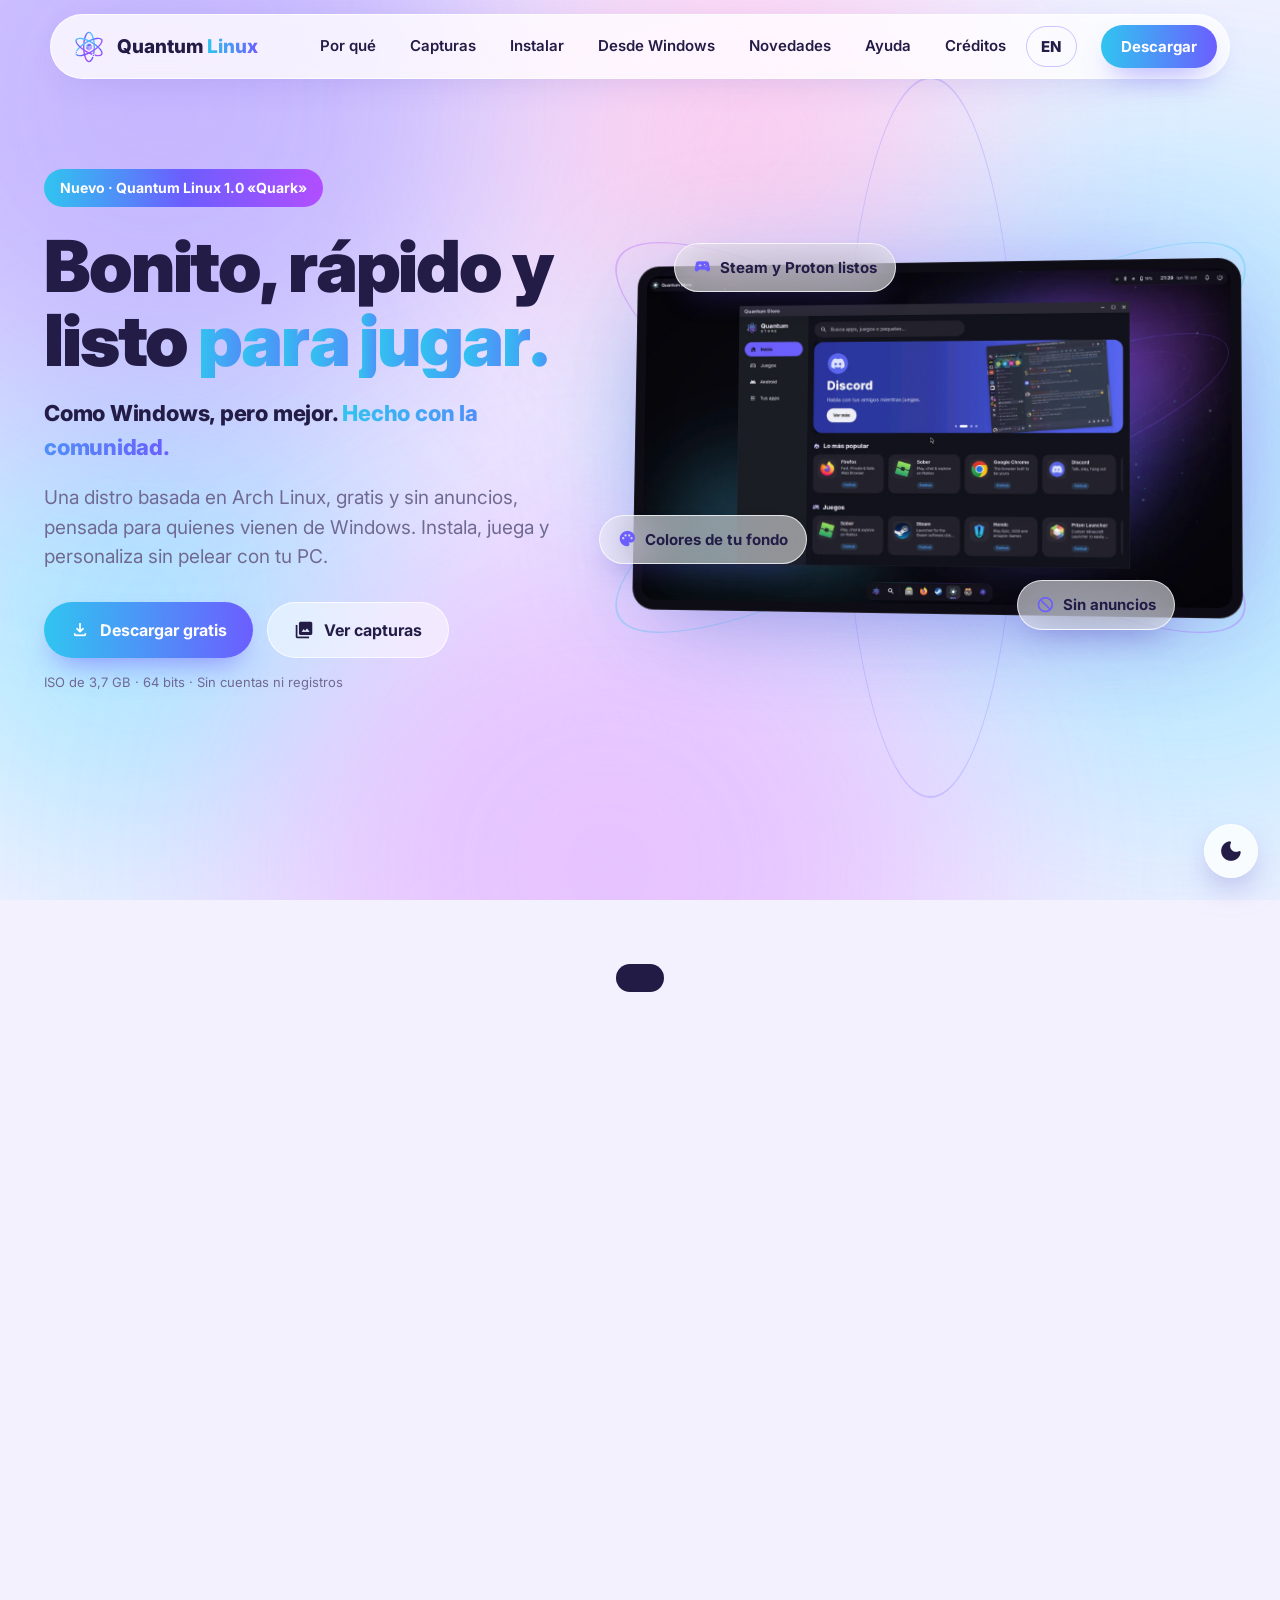
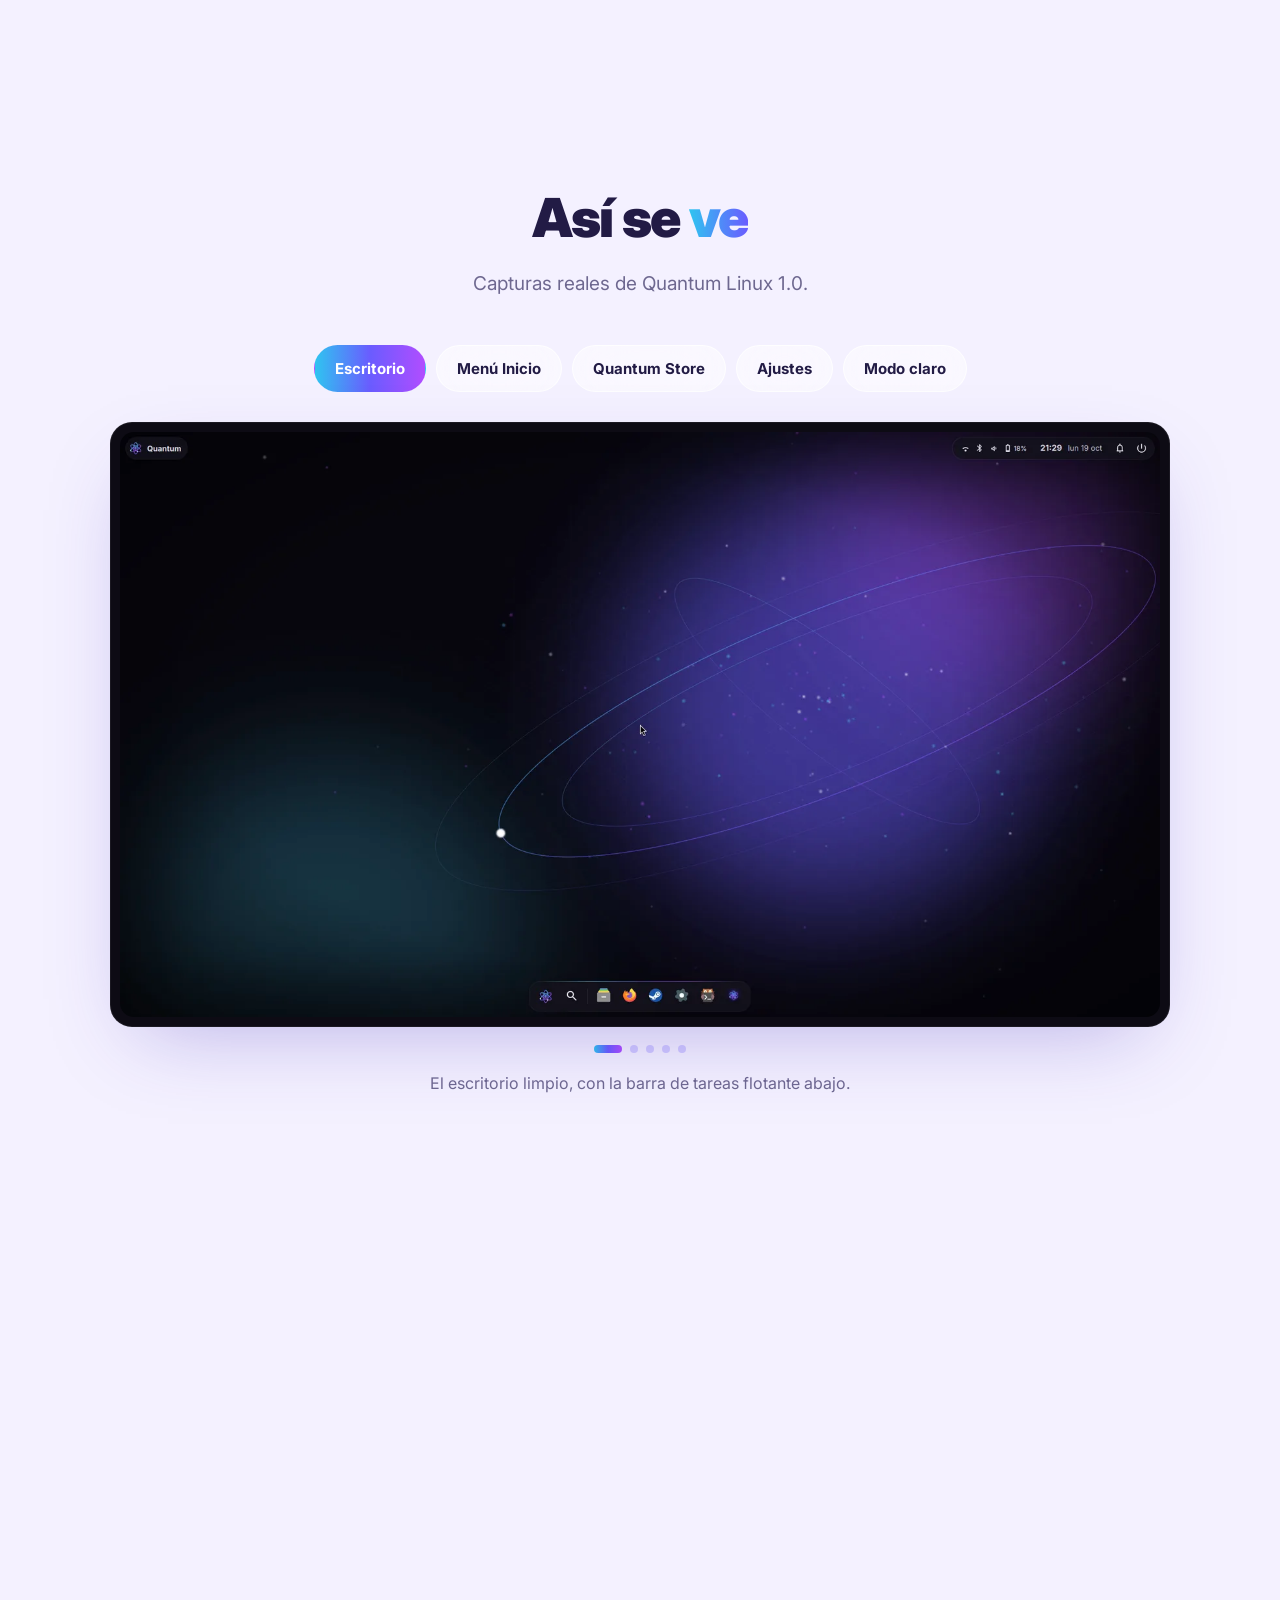
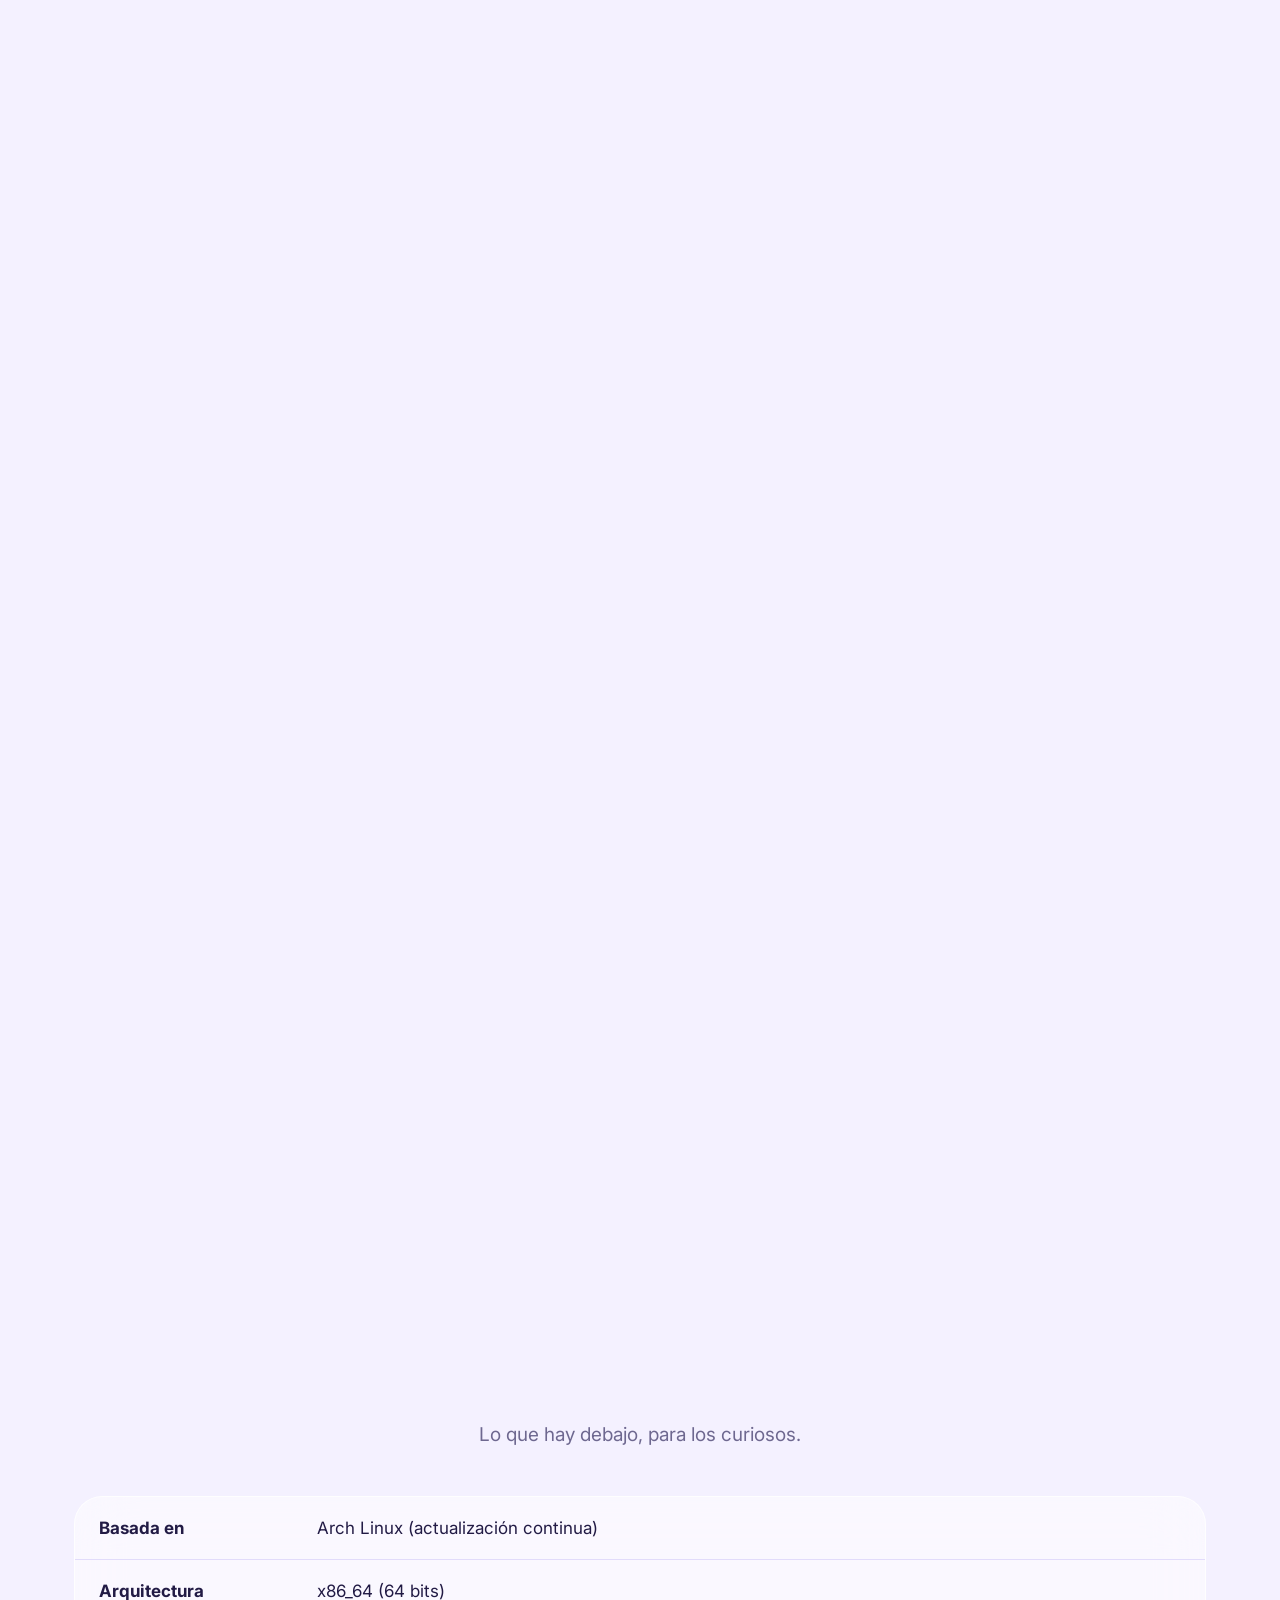
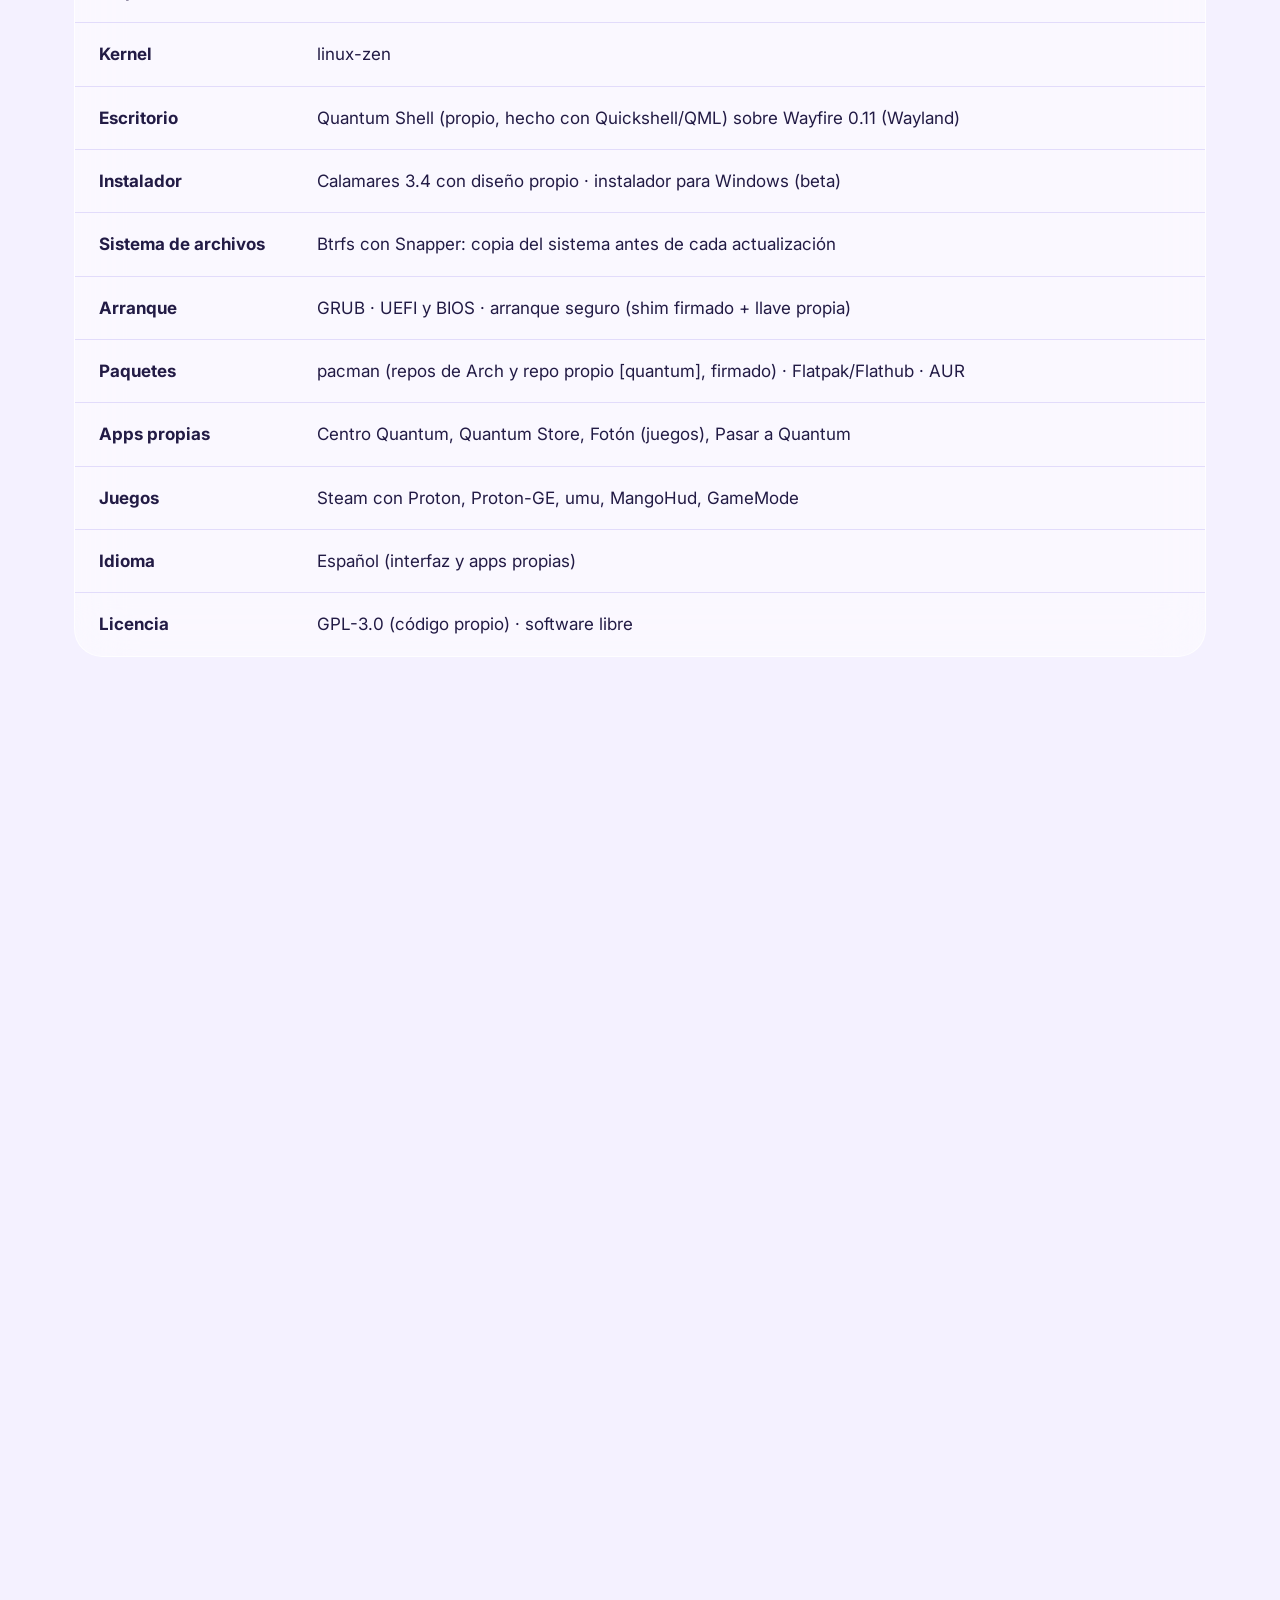
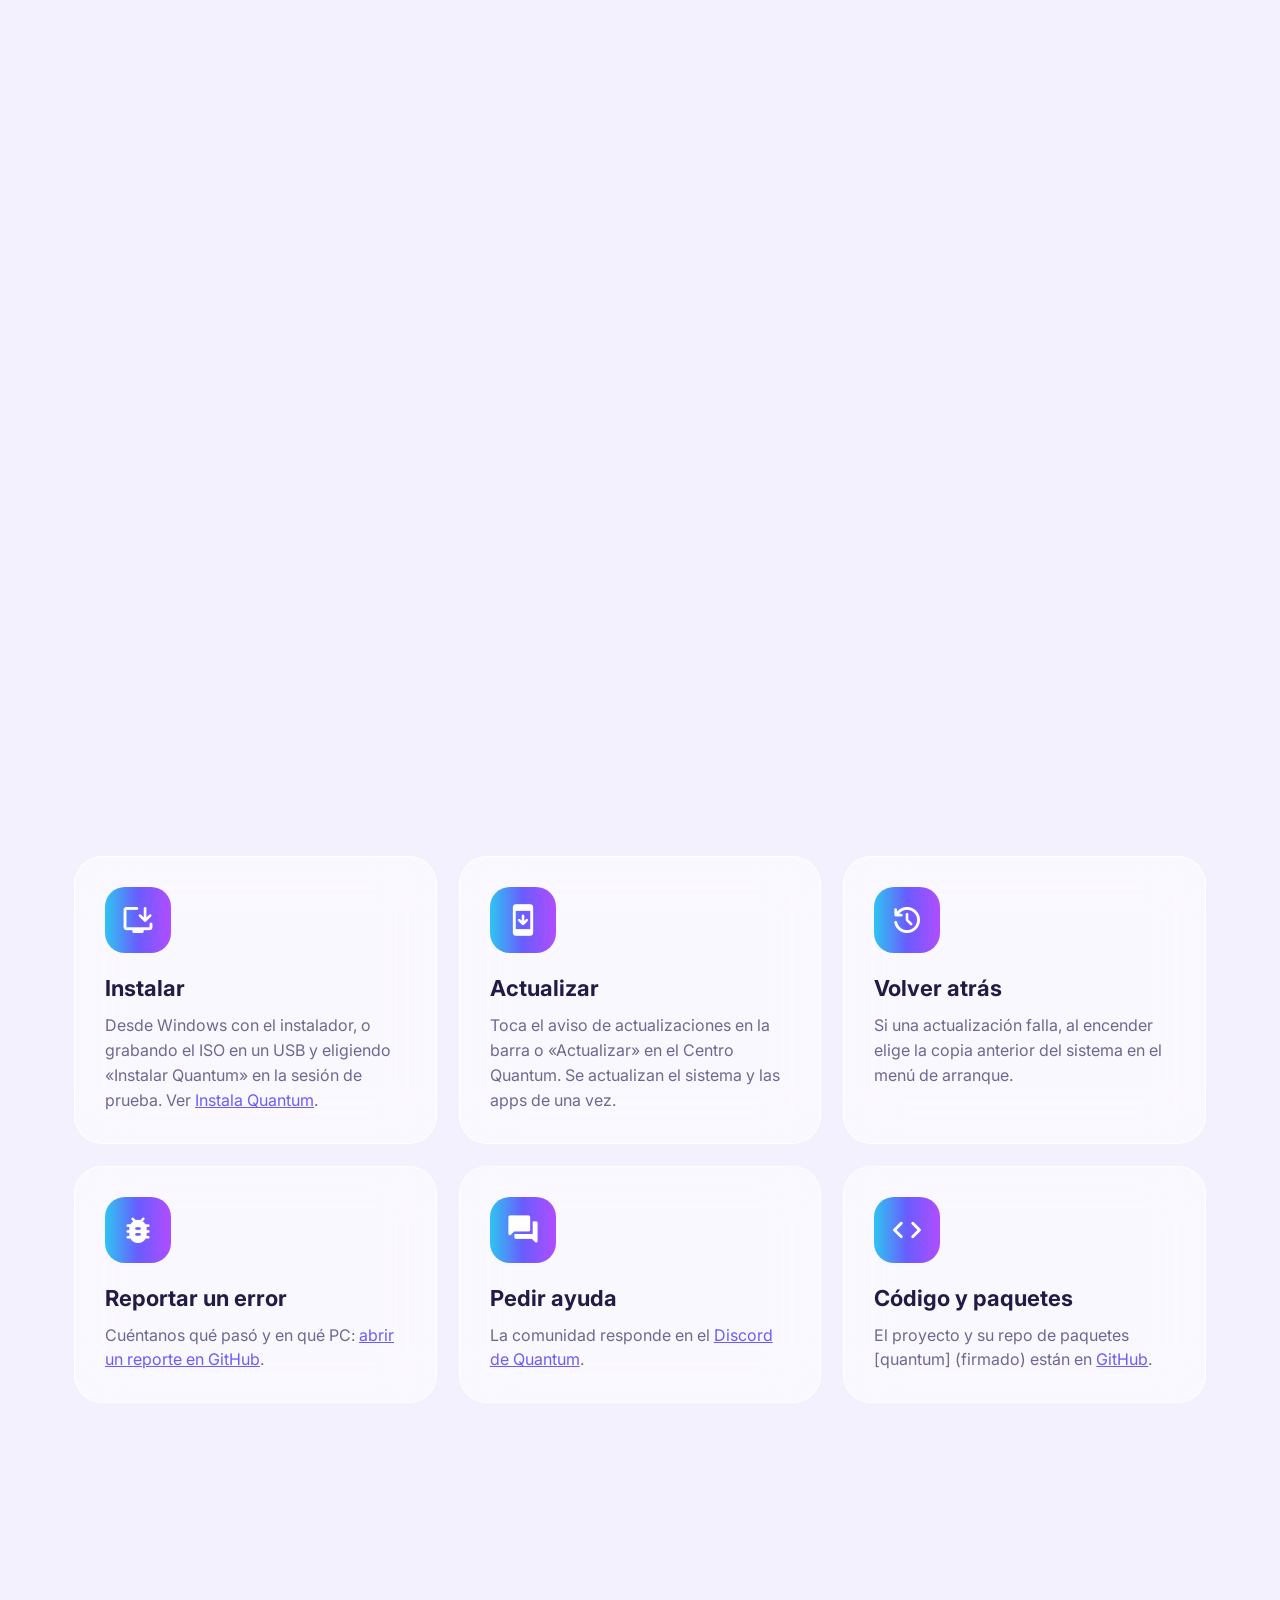
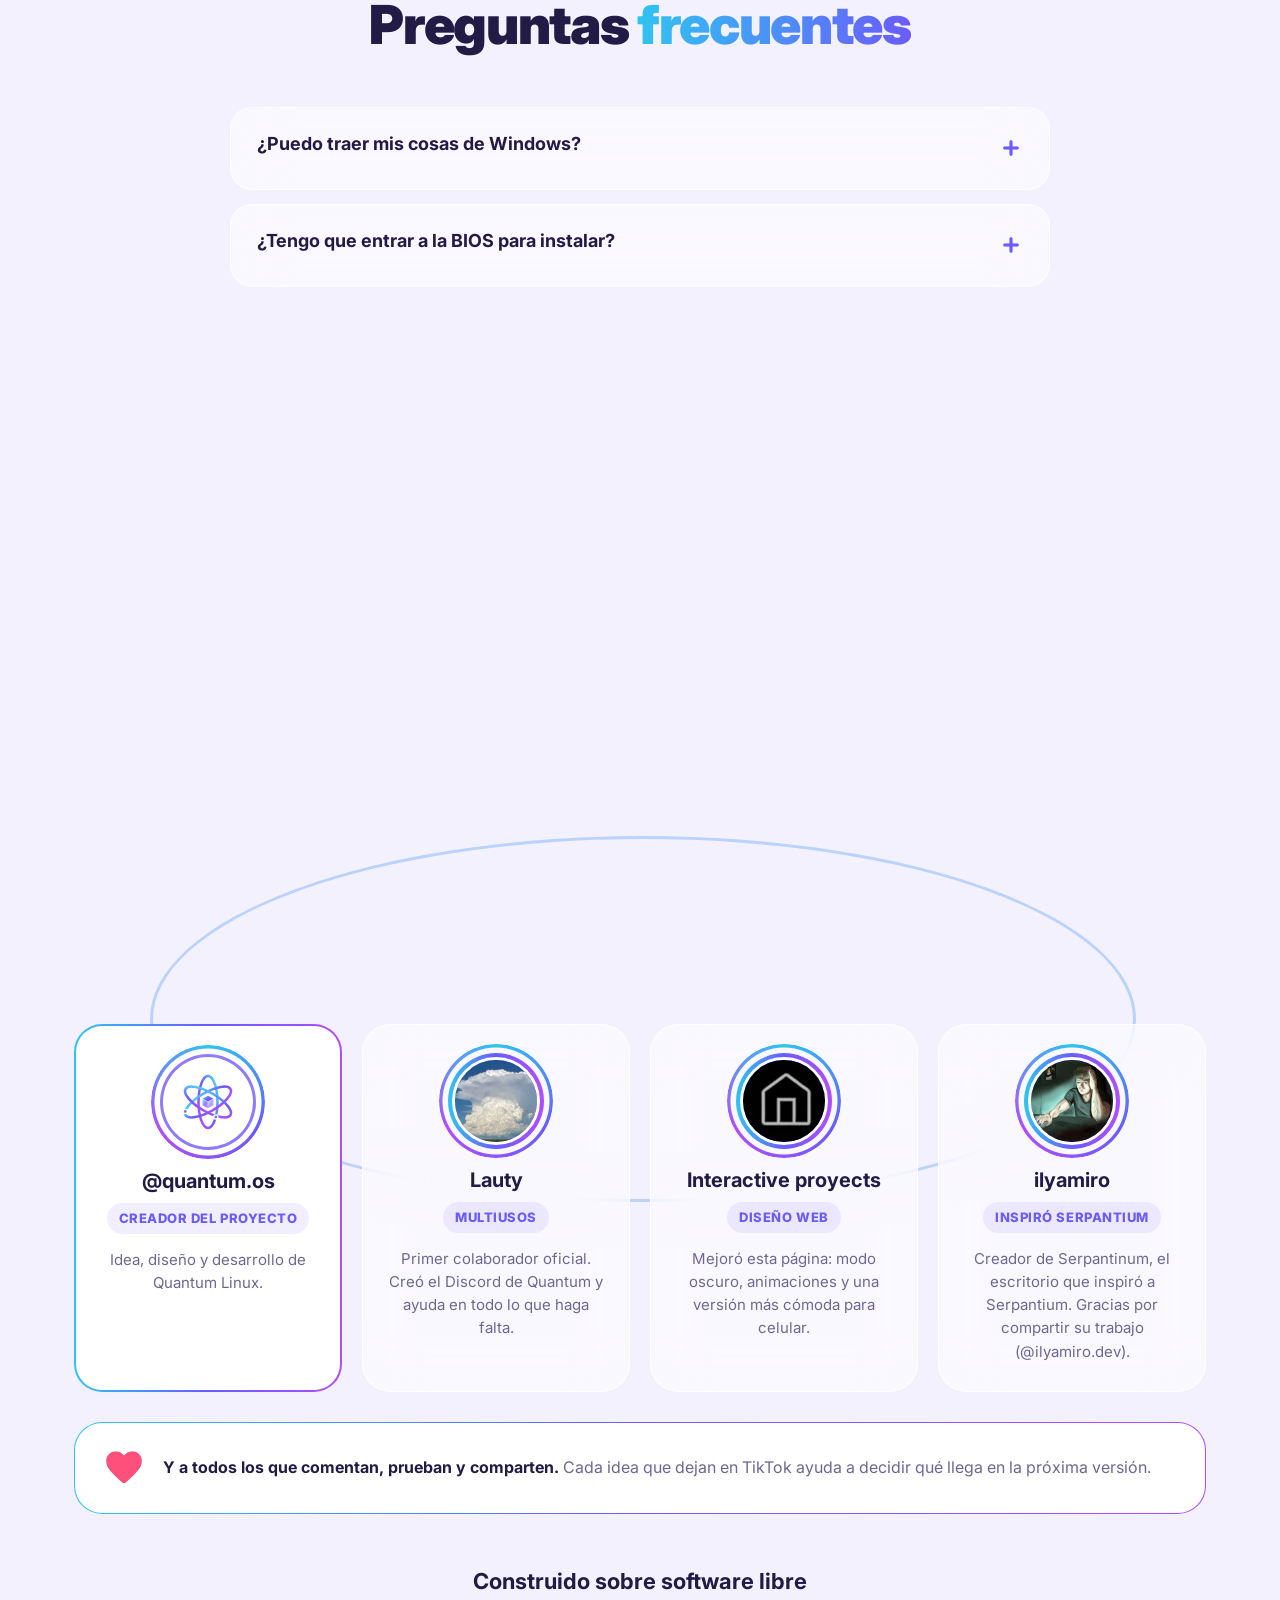
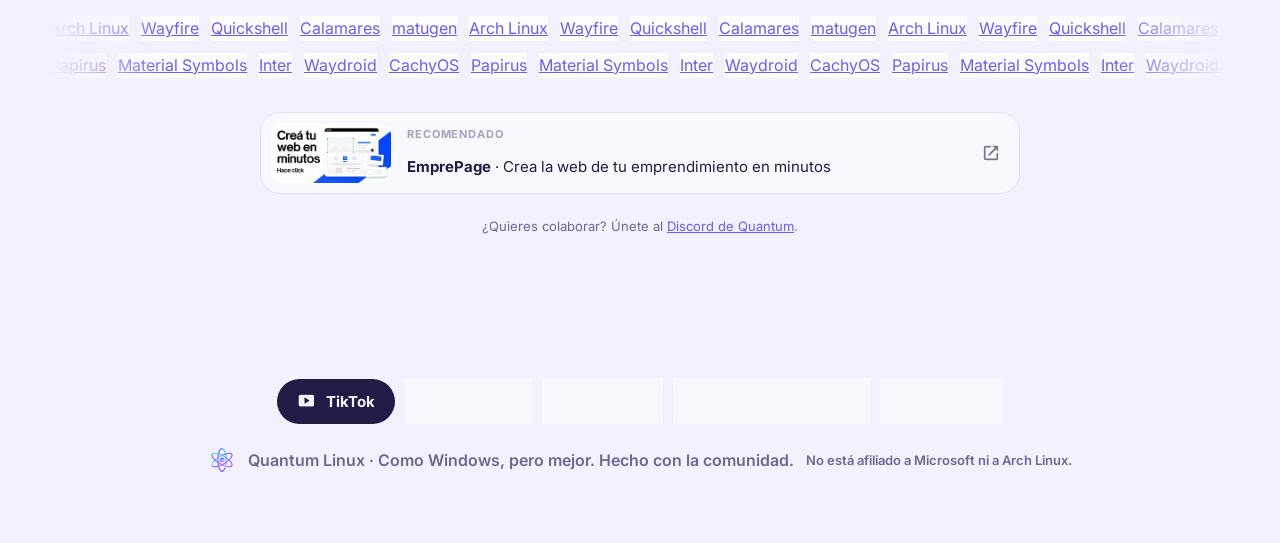
==== commit 1fc8f5f2: "Créditos: ilyamiro, creador de Serpantinum (inspiró Serpantium)" ====
--- a/index.html
+++ b/index.html
@@ -385,6 +385,12 @@
           <span class="role">Diseño web</span>
           <p>Mejoró esta página: modo oscuro, animaciones y una versión más cómoda para celular.</p>
         </article>
+        <article class="member reveal">
+          <div class="avatar photo"><img src="assets/img/ilyamiro.webp" alt="Foto de perfil de ilyamiro" width="96" height="96" loading="lazy"></div>
+          <h3>ilyamiro</h3>
+          <span class="role">Inspiró Serpantium</span>
+          <p>Creador de Serpantinum, el escritorio que inspiró a Serpantium. Gracias por compartir su trabajo (@ilyamiro.dev).</p>
+        </article>
       </div>
 
       <div class="thanks reveal">
--- a/styles.css
+++ b/styles.css
@@ -266,8 +266,8 @@
 @media (max-width: 760px) { .download .sha { text-align: center; } }
 
 /* Créditos */
-.team { display: grid; grid-template-columns: repeat(3, minmax(0, 320px)); justify-content: center; gap: 20px; margin-top: 10px; }
-@media (max-width: 1060px) { .team { grid-template-columns: repeat(2, minmax(0, 320px)); } }
+.team { display: grid; grid-template-columns: repeat(4, minmax(0, 280px)); justify-content: center; gap: 20px; margin-top: 10px; }
+@media (max-width: 1240px) { .team { grid-template-columns: repeat(2, minmax(0, 320px)); } }
 .member { background: #fff; border: 1px solid var(--line); border-radius: var(--radius); padding: 28px 22px; text-align: center; transition: transform .3s cubic-bezier(.34,1.56,.64,1), box-shadow .3s; }
 .member:hover { transform: translateY(-6px); box-shadow: var(--shadow); }
 .member.founder { border: 2px solid transparent; background: linear-gradient(#fff, #fff) padding-box, var(--grad) border-box; }
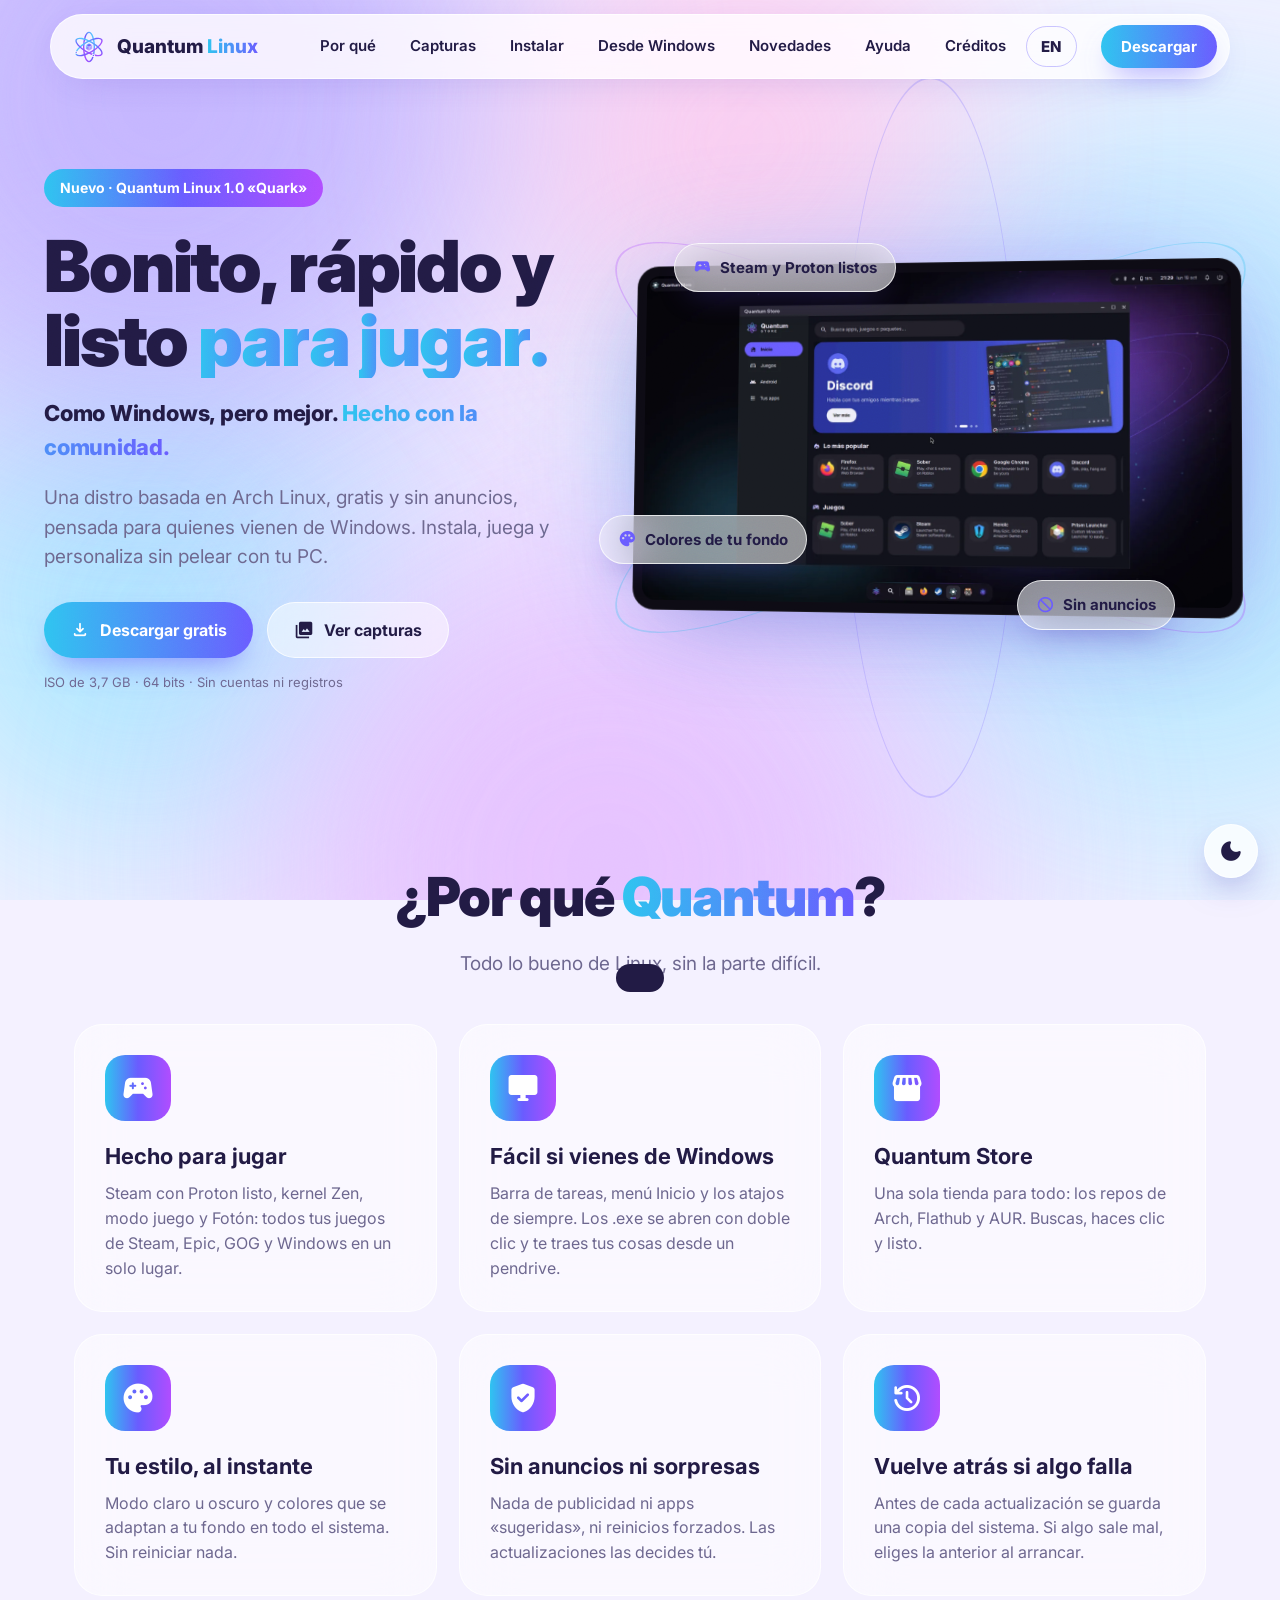
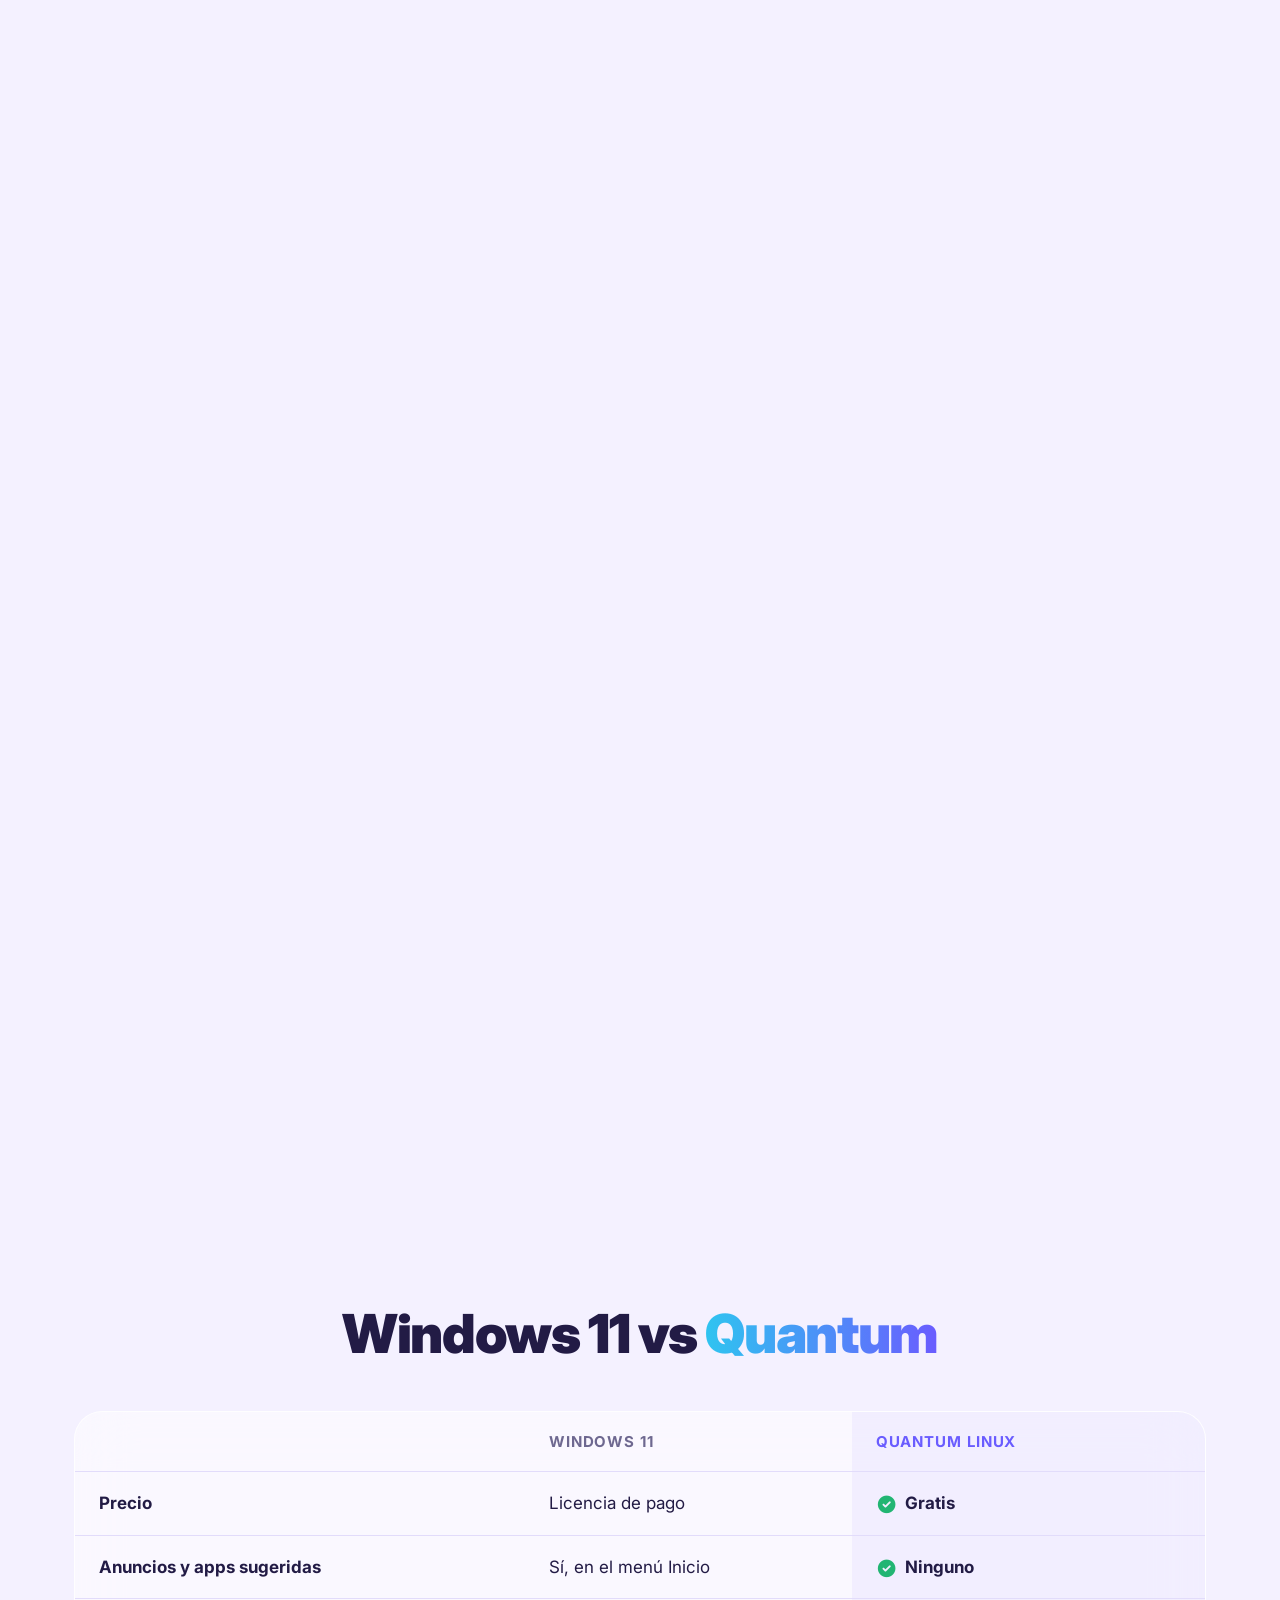
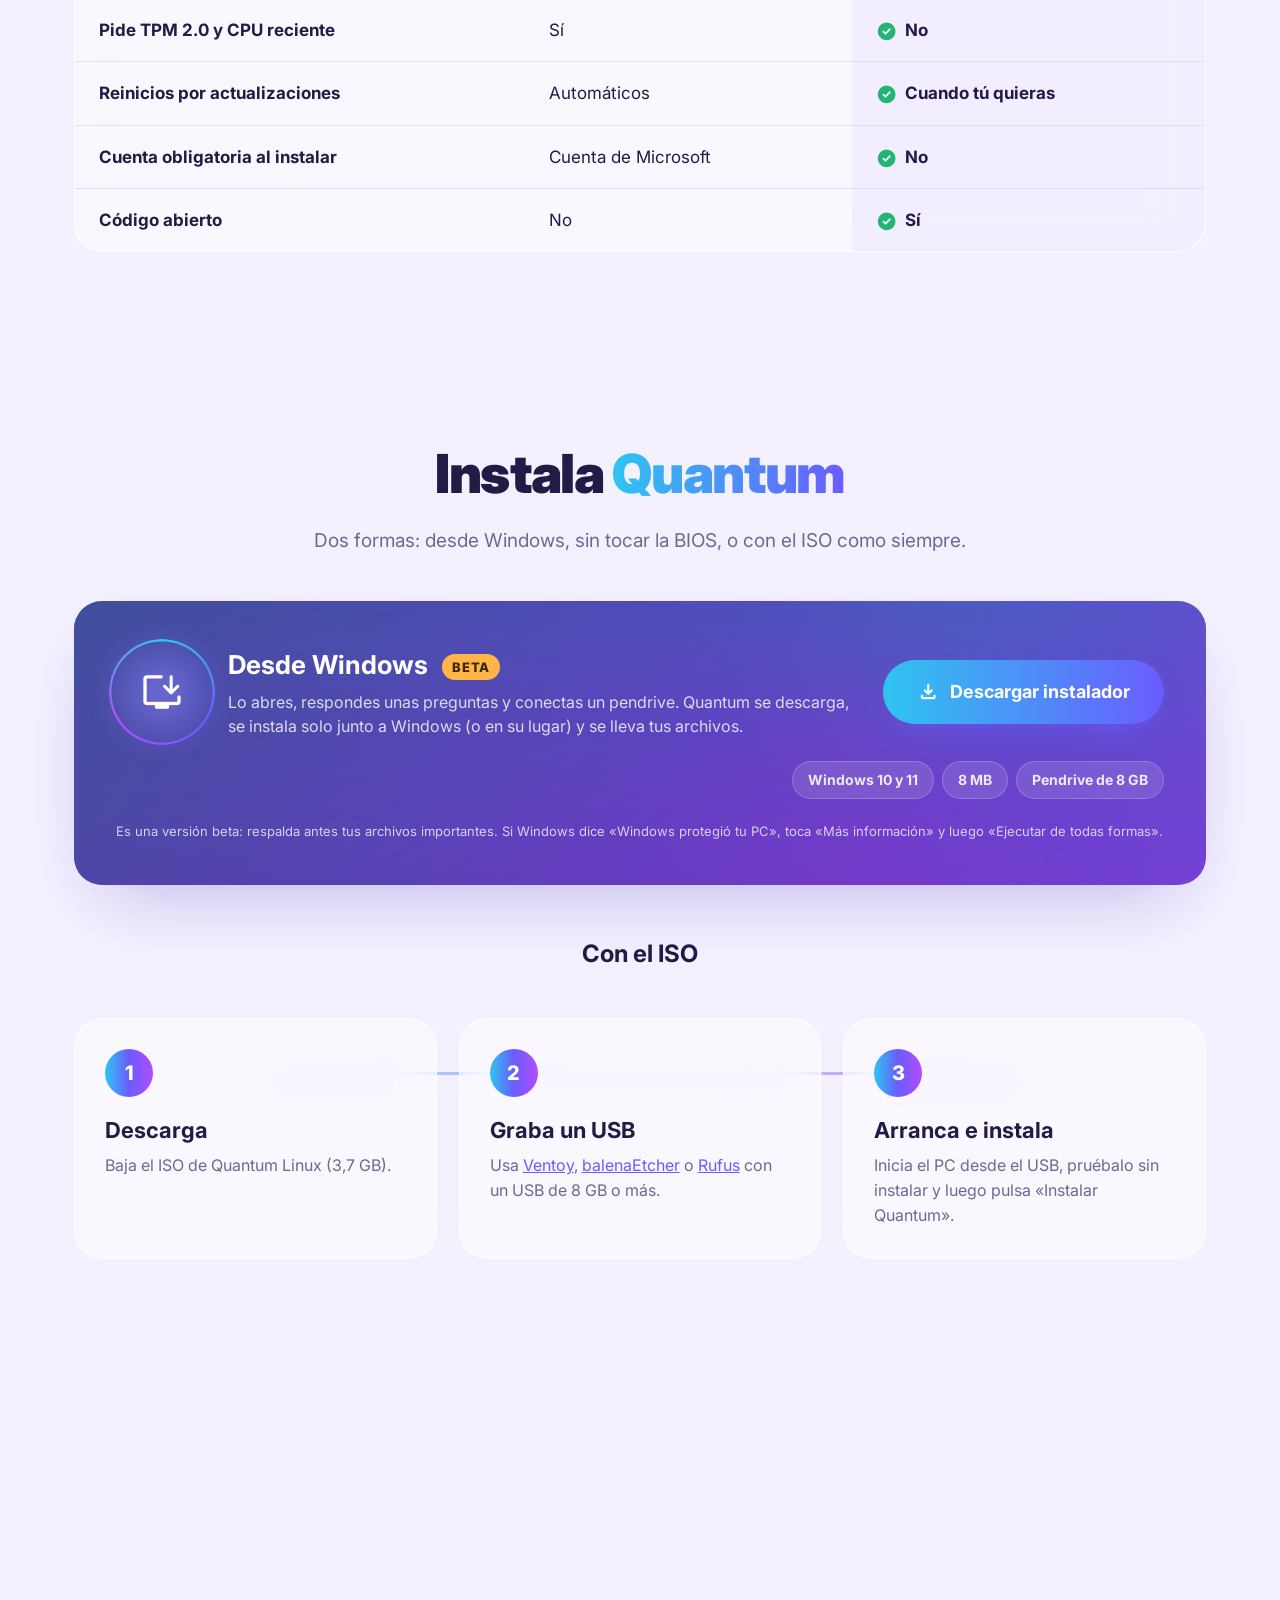
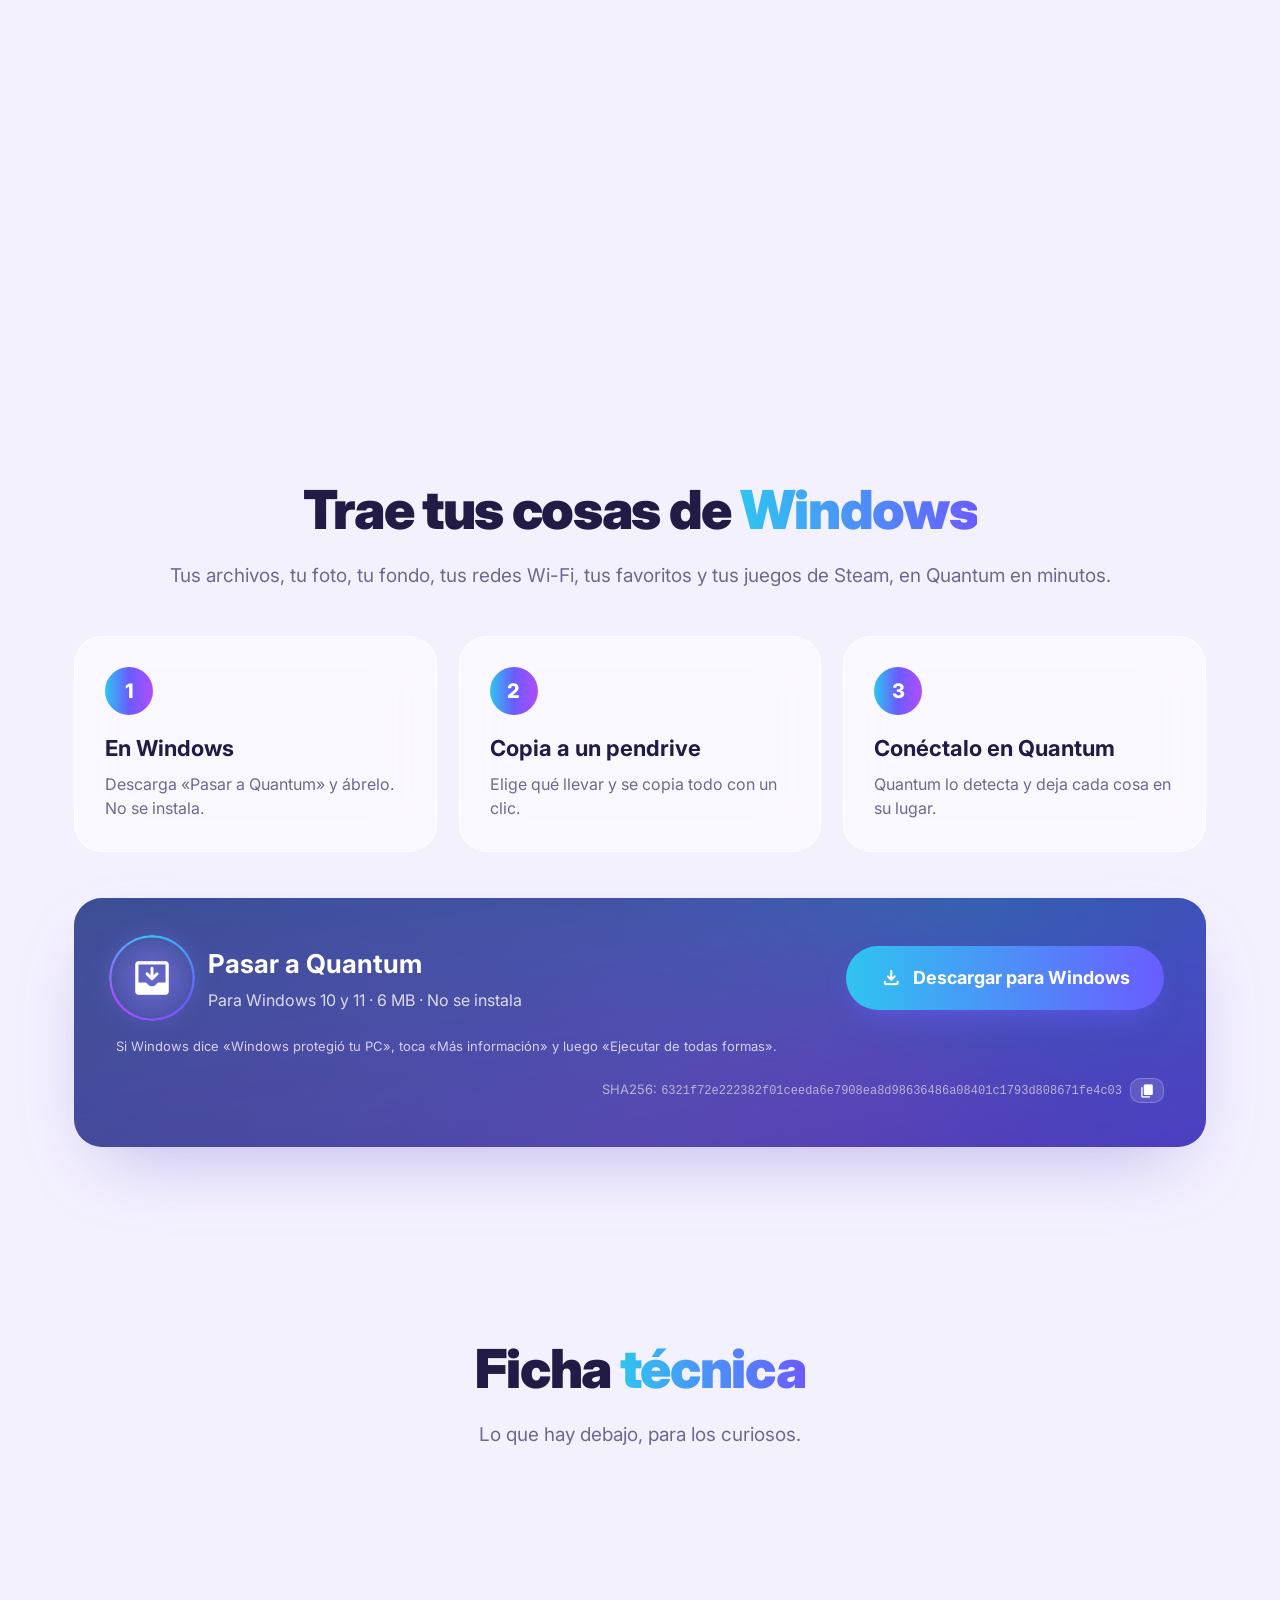
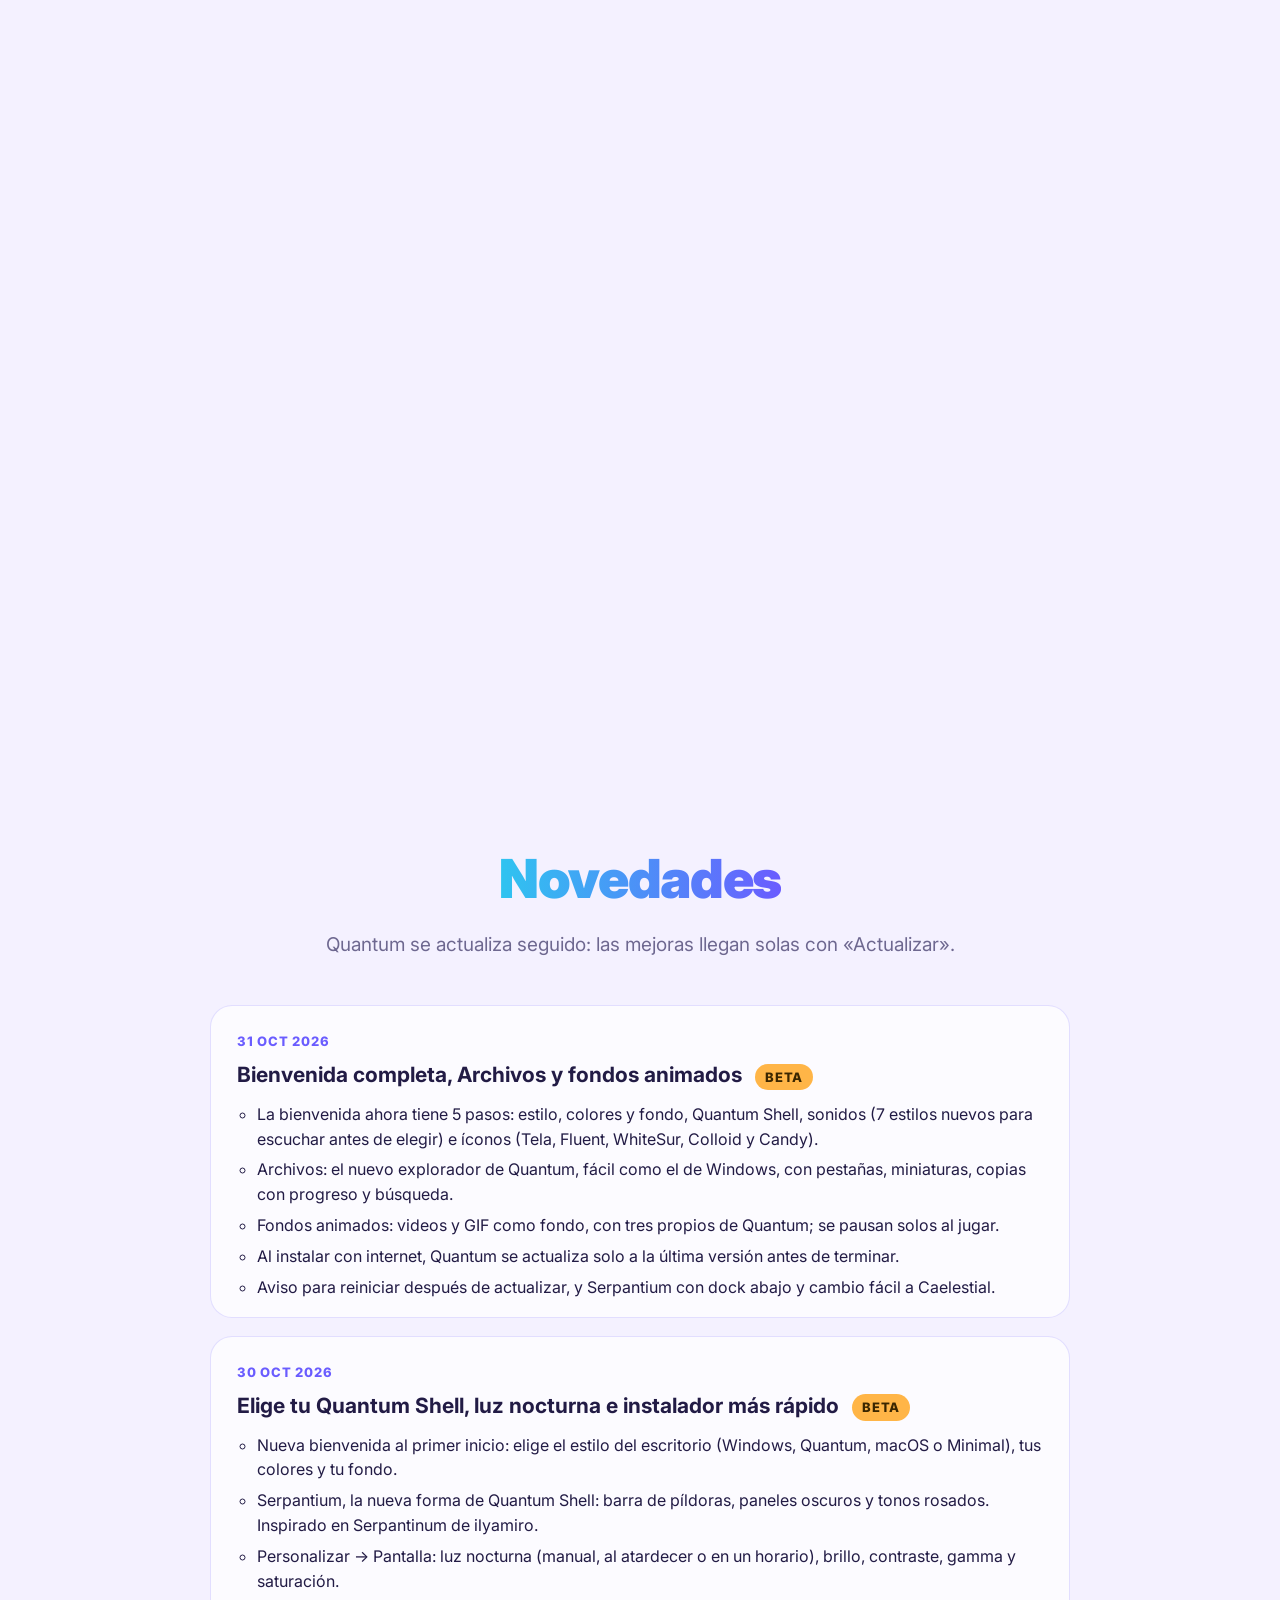
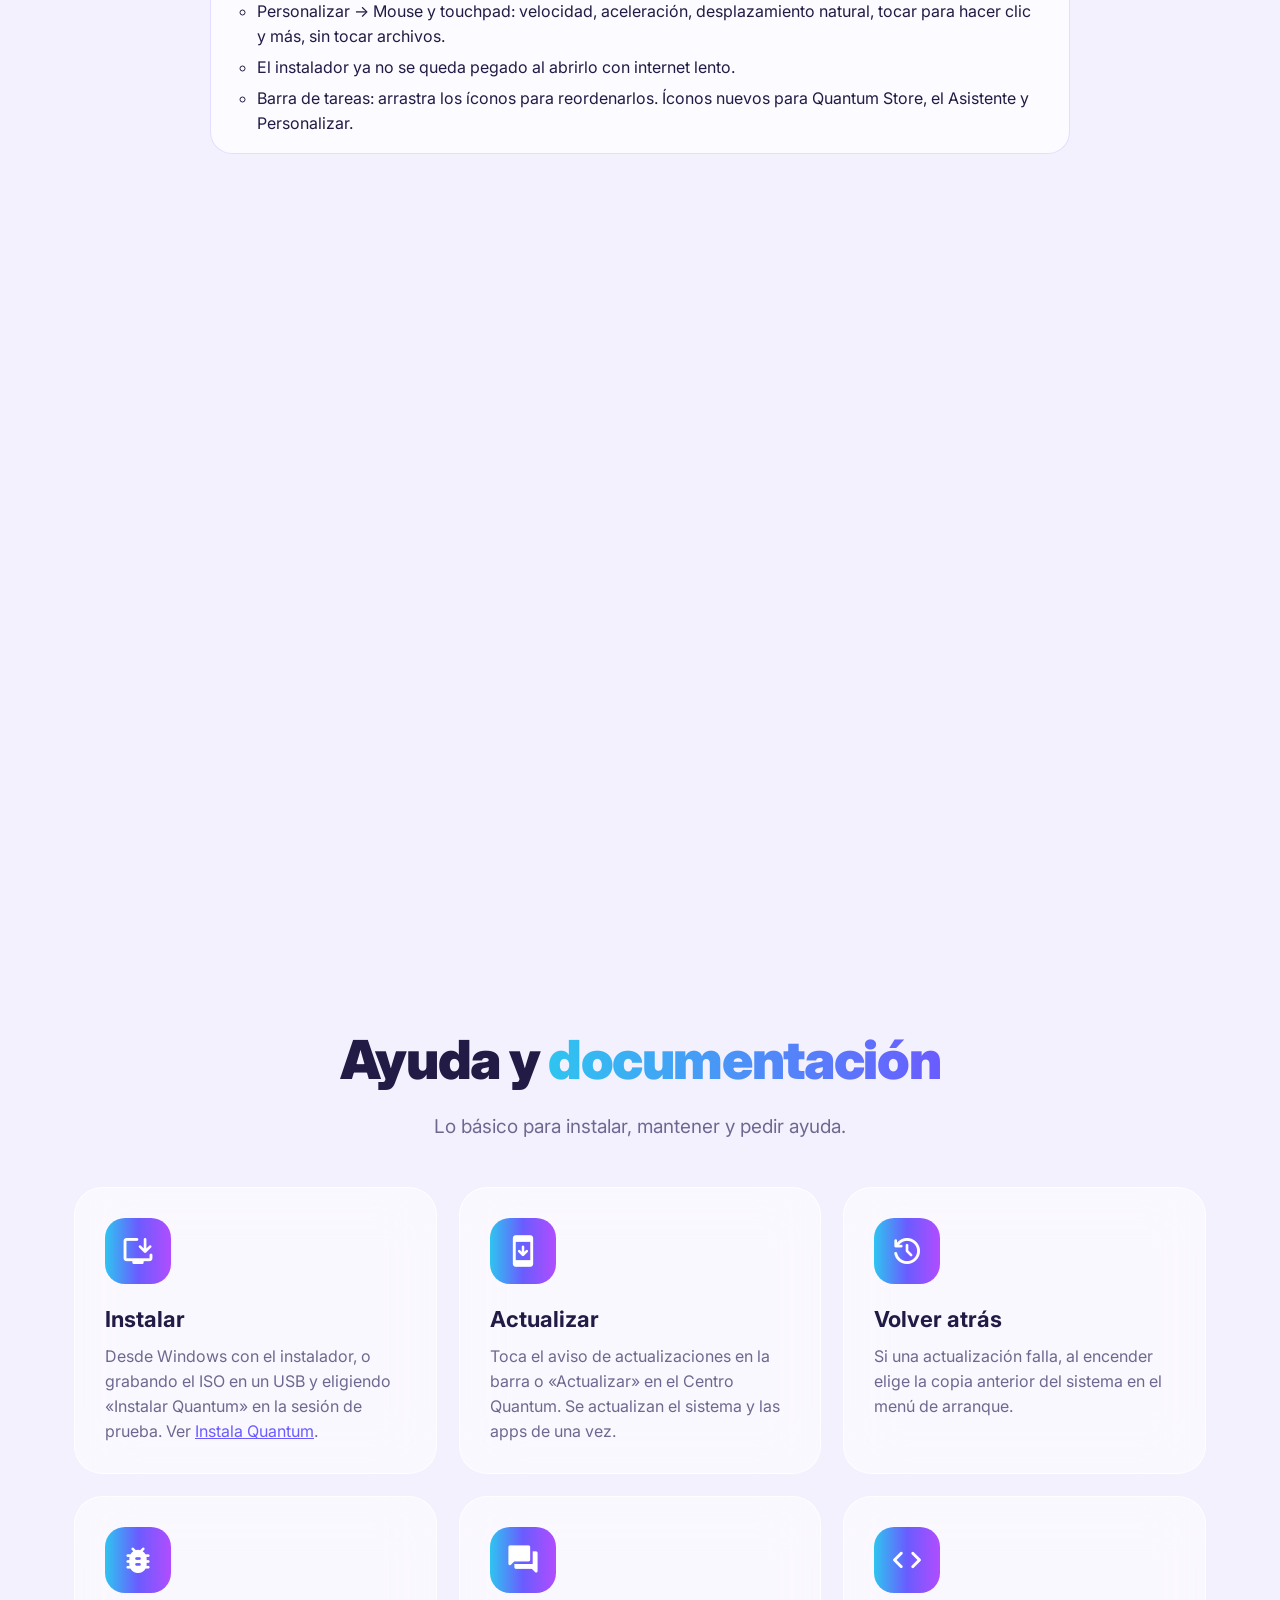
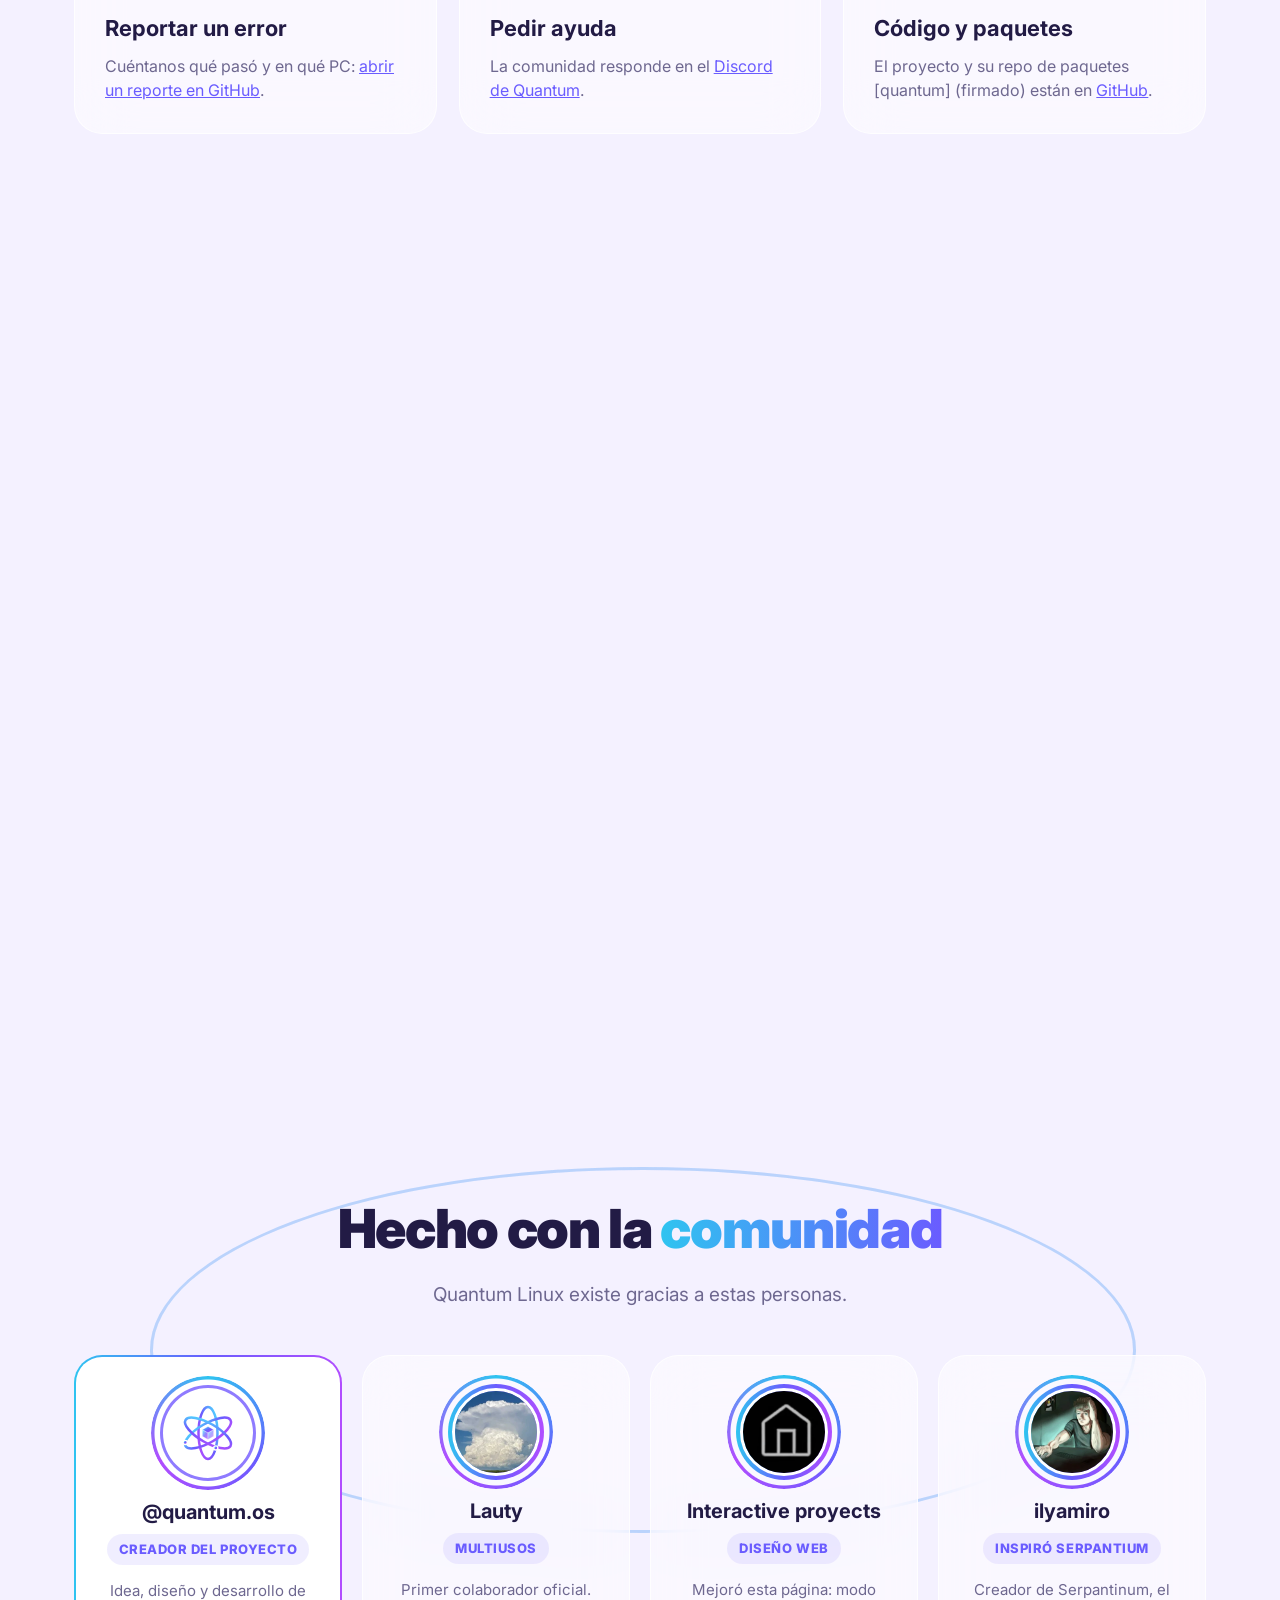
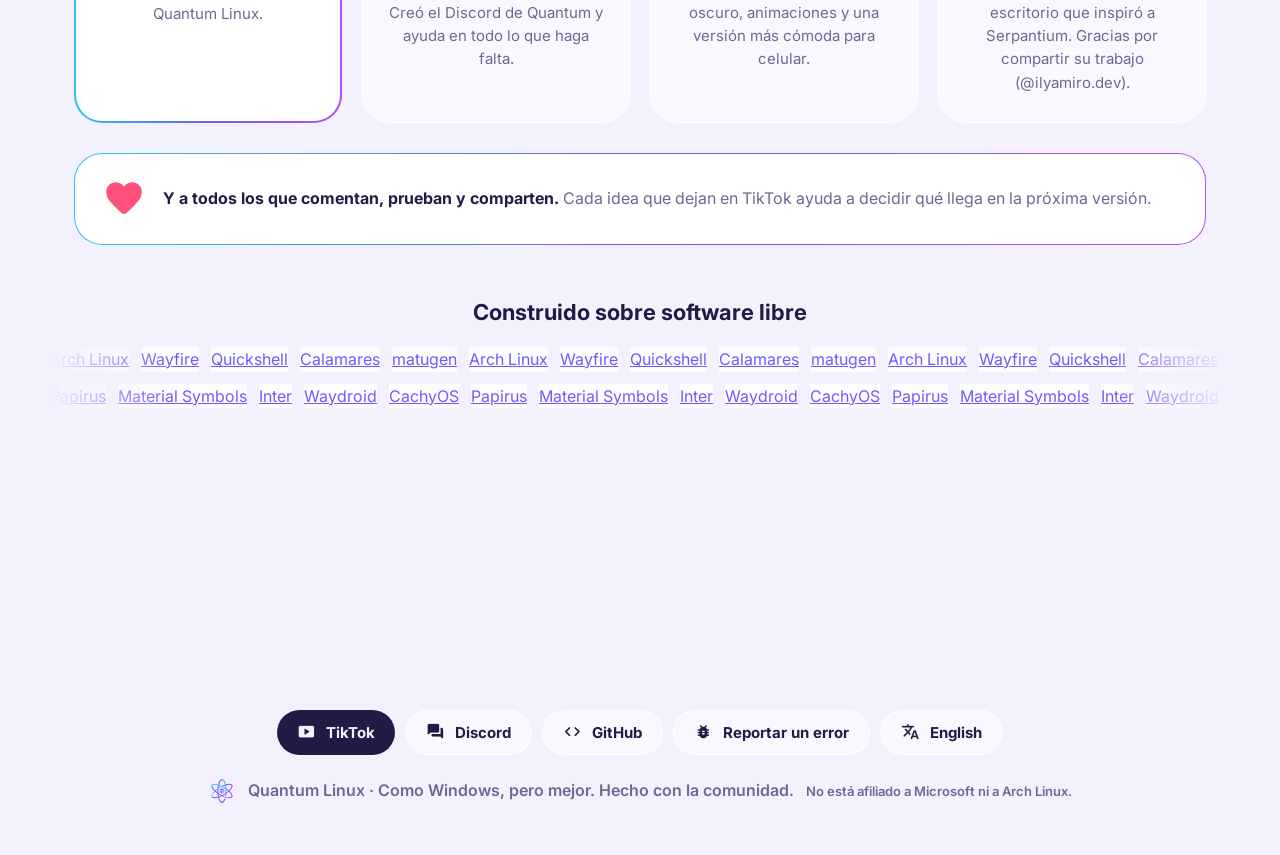
==== commit 840f839f: "ISO del 31 de octubre (bienvenida completa, Archivos, fondos animados e instalador que se actualiza " ====
--- a/index.html
+++ b/index.html
@@ -194,13 +194,13 @@
           <span class="dl-orbit"><img src="assets/quantum-mark.svg" alt="" width="72" height="72"></span>
           <div>
             <h3>Quantum Linux 1.0 «Quark» <span class="beta">Beta</span></h3>
-            <p>Versión del 30 de octubre de 2026 · x86_64 · Arch Linux · Kernel Zen · Quantum Shell</p>
+            <p>Versión del 31 de octubre de 2026 · x86_64 · Arch Linux · Kernel Zen · Quantum Shell</p>
           </div>
         </div>
         <a class="btn btn-grad big" id="downloadBtn" href="#descargar"><span class="ms">download</span>Descargar ISO</a>
-        <ul class="dl-chips"><li>quantumlinux-1.0-2026.10.30-x86_64.iso</li><li>3,7 GB</li><li>UEFI y BIOS</li><li>Arranque seguro</li></ul>
+        <ul class="dl-chips"><li>quantumlinux-1.0-2026.10.31-x86_64.iso</li><li>3,7 GB</li><li>UEFI y BIOS</li><li>Arranque seguro</li></ul>
         <p class="tiny" id="dlNote">Descarga directa desde <a href="https://sourceforge.net/projects/quantum-linux/files/1.0/" target="_blank" rel="noopener">SourceForge</a> (todas las versiones y sus sumas SHA256).</p>
-        <p class="tiny sha">SHA256: <code>65191ceb695e38eb9a3535acfed7a57fad74af367e4cf3fd8d4c8745f57dc470</code><button class="copy" type="button" data-copy="65191ceb695e38eb9a3535acfed7a57fad74af367e4cf3fd8d4c8745f57dc470" aria-label="Copiar SHA256"><span class="ms">content_copy</span></button></p>
+        <p class="tiny sha">SHA256: <code>063c57d1206a77a19799976996d016ba2bc9336c10f5f415ff3ec1671ba168d5</code><button class="copy" type="button" data-copy="063c57d1206a77a19799976996d016ba2bc9336c10f5f415ff3ec1671ba168d5" aria-label="Copiar SHA256"><span class="ms">content_copy</span></button></p>
       </div>
 
       <div class="reqs reveal">
@@ -268,6 +268,17 @@
       <h2 class="reveal"><span class="grad">Novedades</span></h2>
       <p class="sub reveal">Quantum se actualiza seguido: las mejoras llegan solas con «Actualizar».</p>
       <ol class="changelog">
+        <li class="reveal">
+          <time datetime="2026-10-31">31 oct 2026</time>
+          <h3>Bienvenida completa, Archivos y fondos animados <span class="beta">Beta</span></h3>
+          <ul>
+            <li>La bienvenida ahora tiene 5 pasos: estilo, colores y fondo, Quantum Shell, sonidos (7 estilos nuevos para escuchar antes de elegir) e íconos (Tela, Fluent, WhiteSur, Colloid y Candy).</li>
+            <li>Archivos: el nuevo explorador de Quantum, fácil como el de Windows, con pestañas, miniaturas, copias con progreso y búsqueda.</li>
+            <li>Fondos animados: videos y GIF como fondo, con tres propios de Quantum; se pausan solos al jugar.</li>
+            <li>Al instalar con internet, Quantum se actualiza solo a la última versión antes de terminar.</li>
+            <li>Aviso para reiniciar después de actualizar, y Serpantium con dock abajo y cambio fácil a Caelestial.</li>
+          </ul>
+        </li>
         <li class="reveal">
           <time datetime="2026-10-30">30 oct 2026</time>
           <h3>Elige tu Quantum Shell, luz nocturna e instalador más rápido <span class="beta">Beta</span></h3>
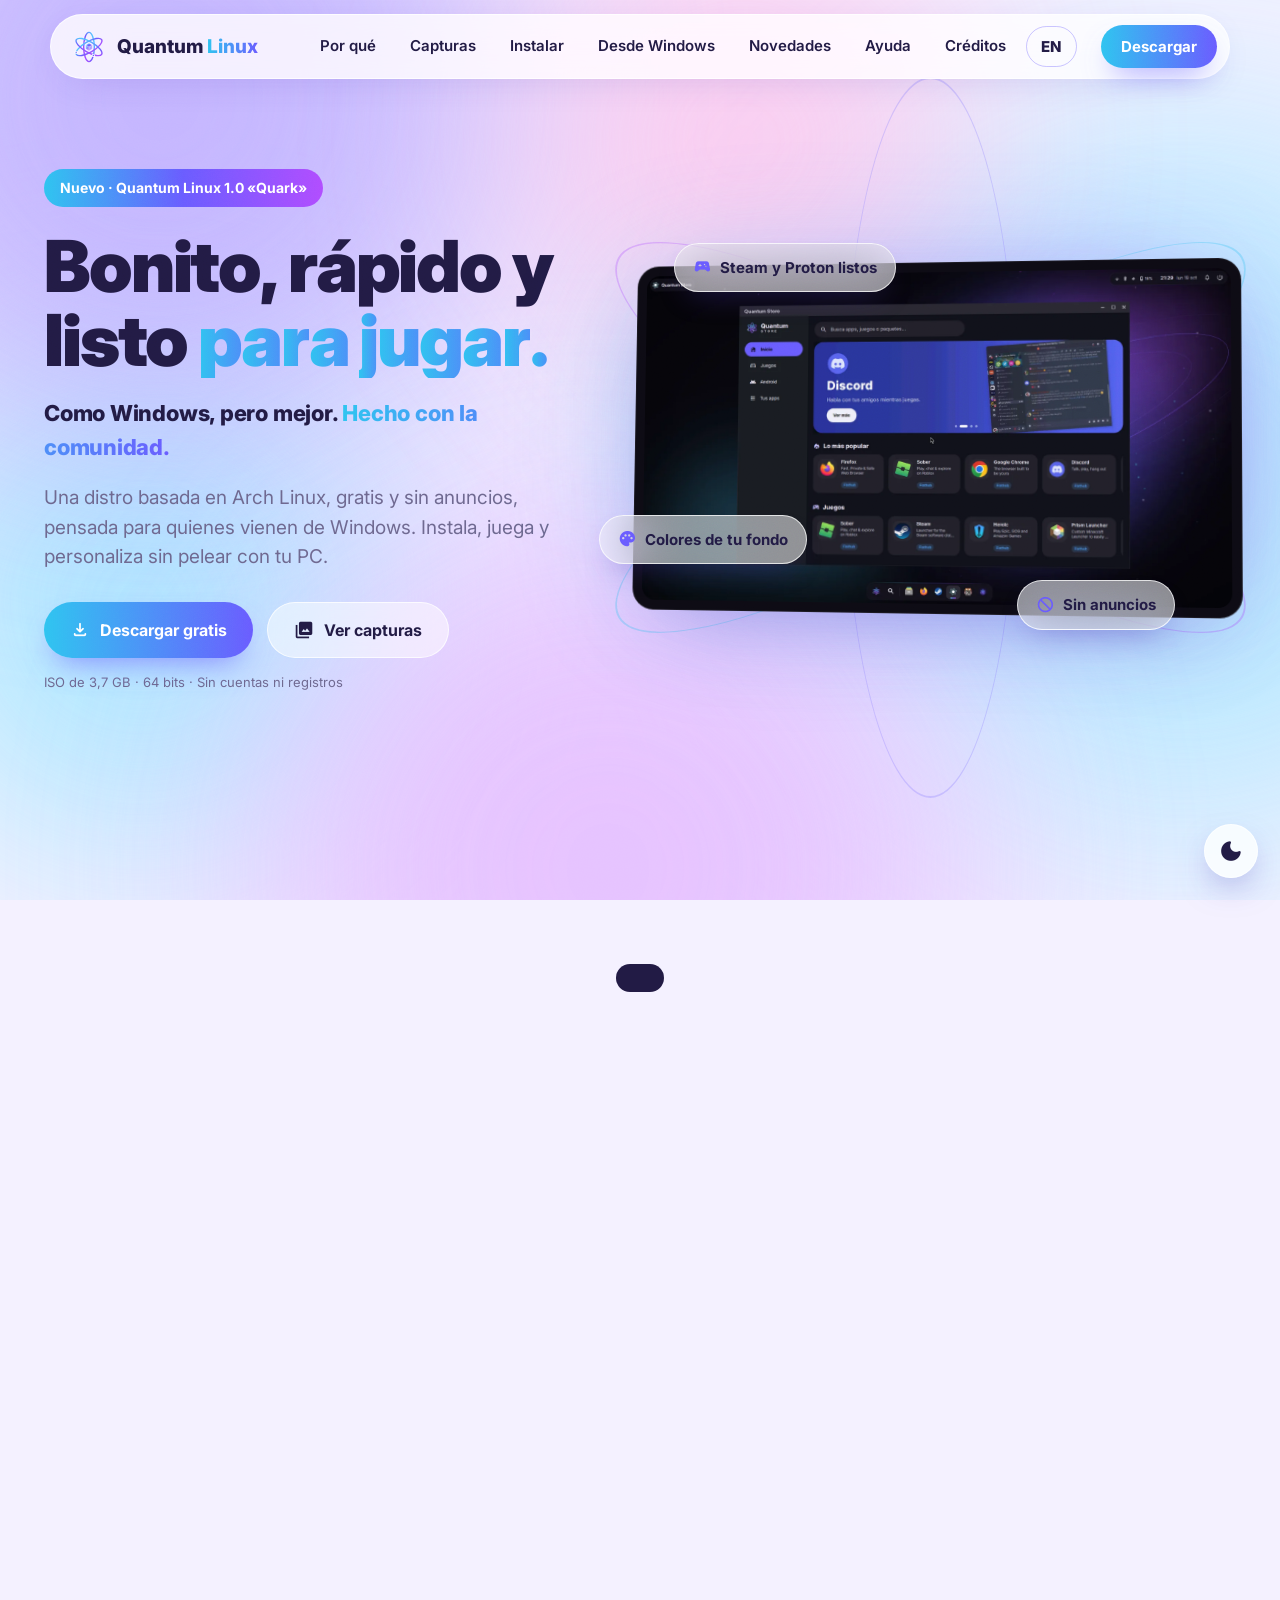
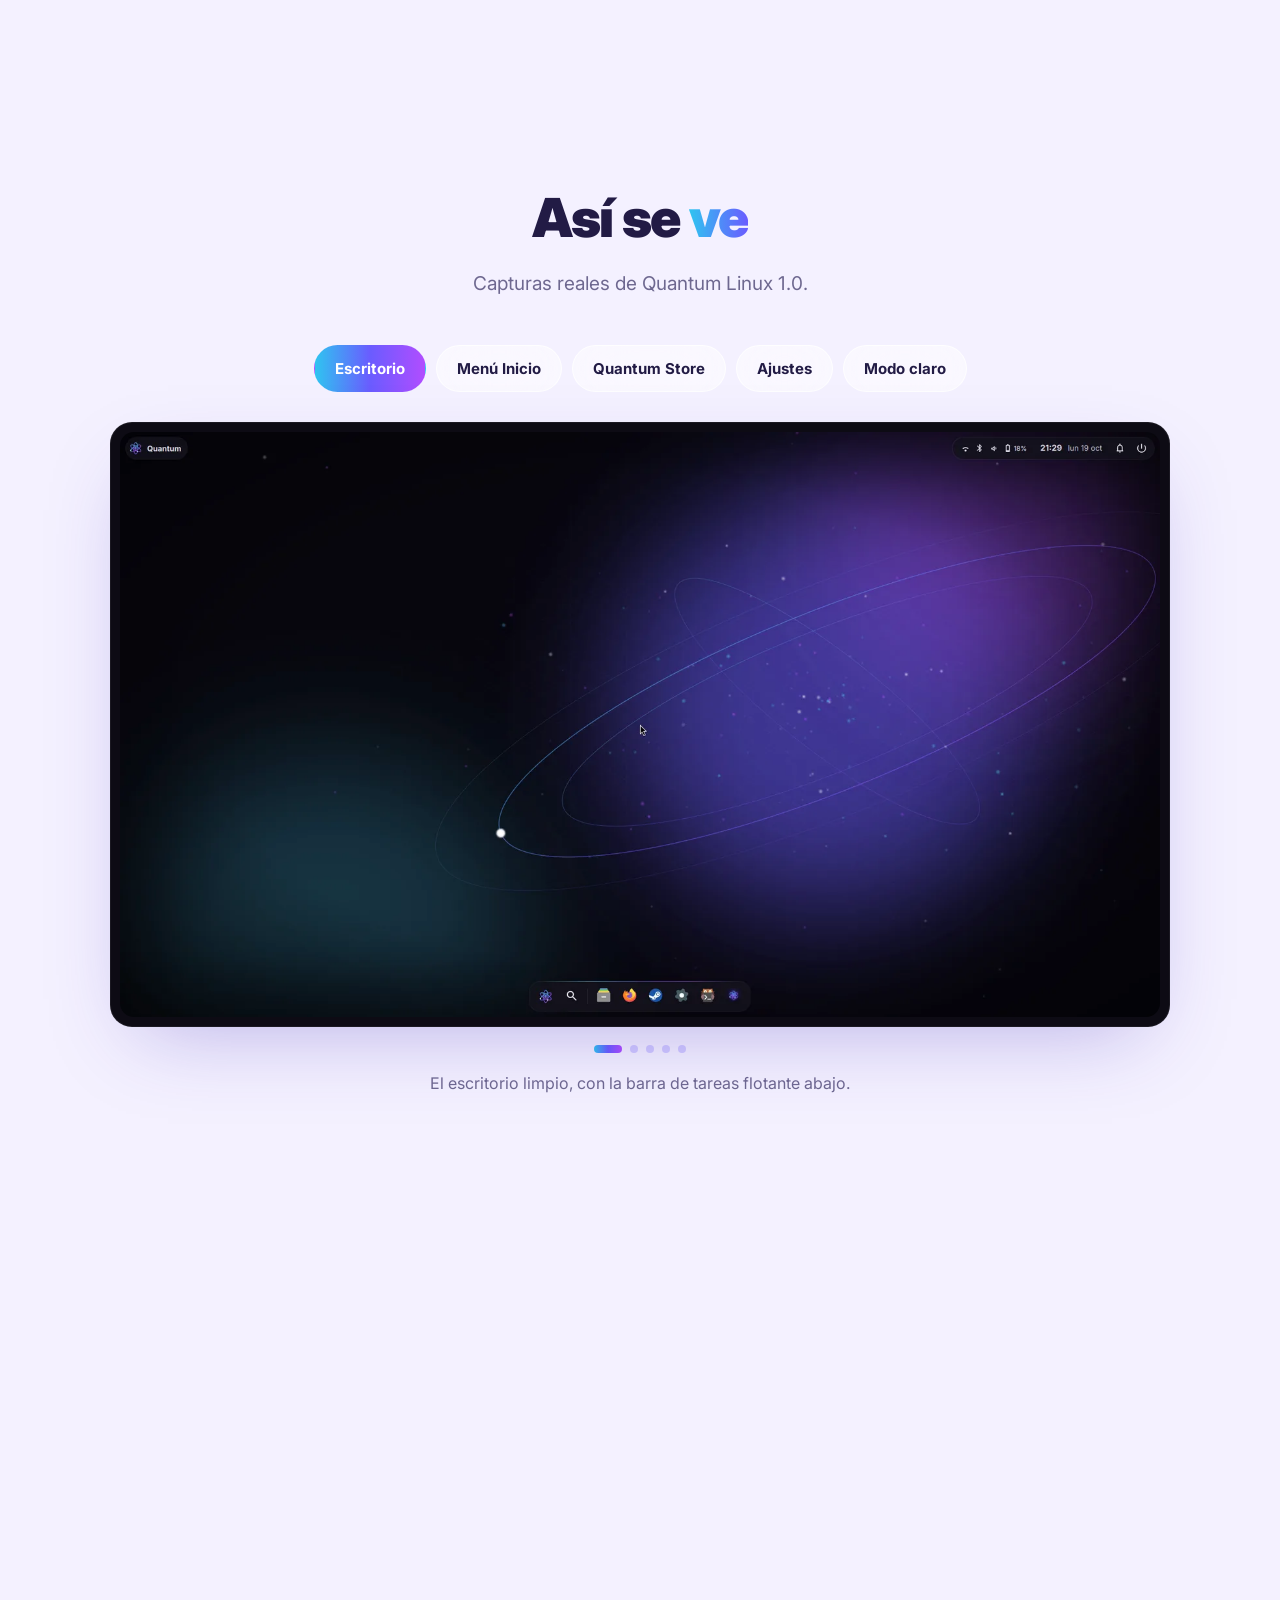
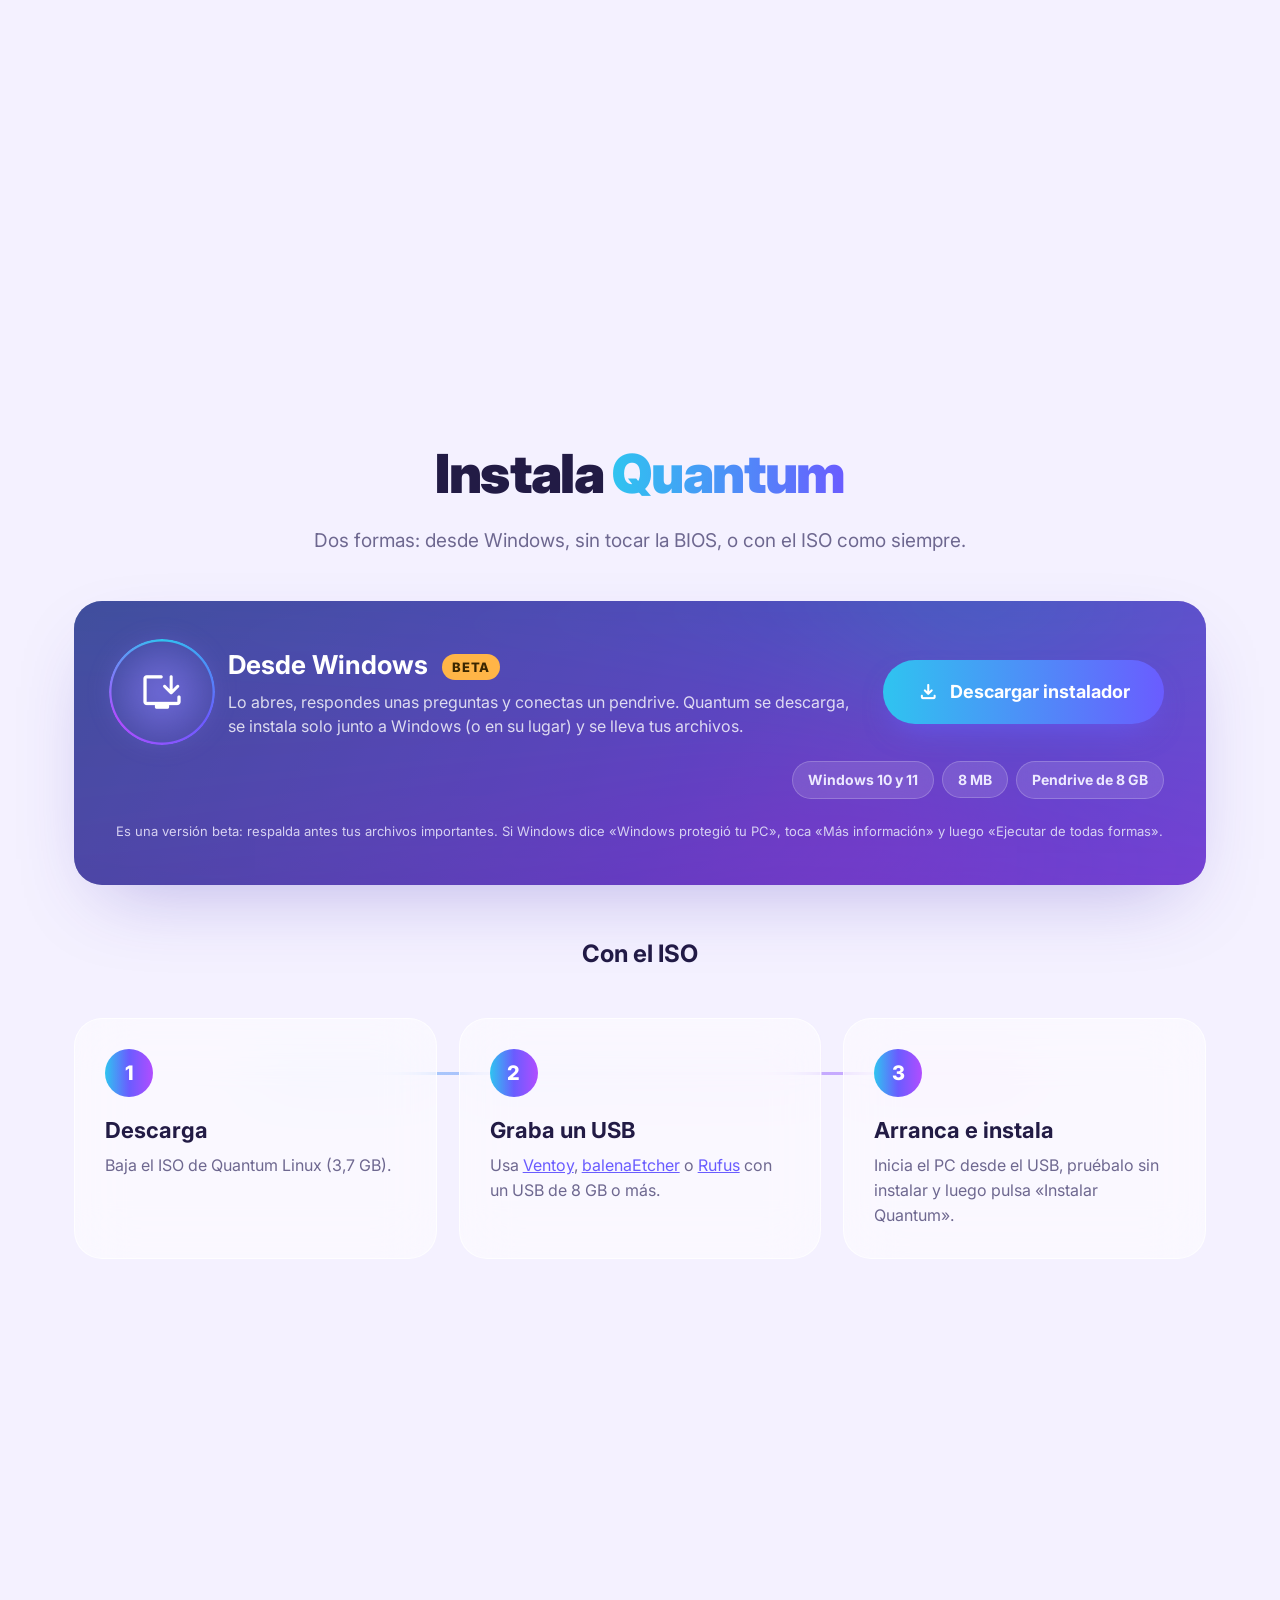
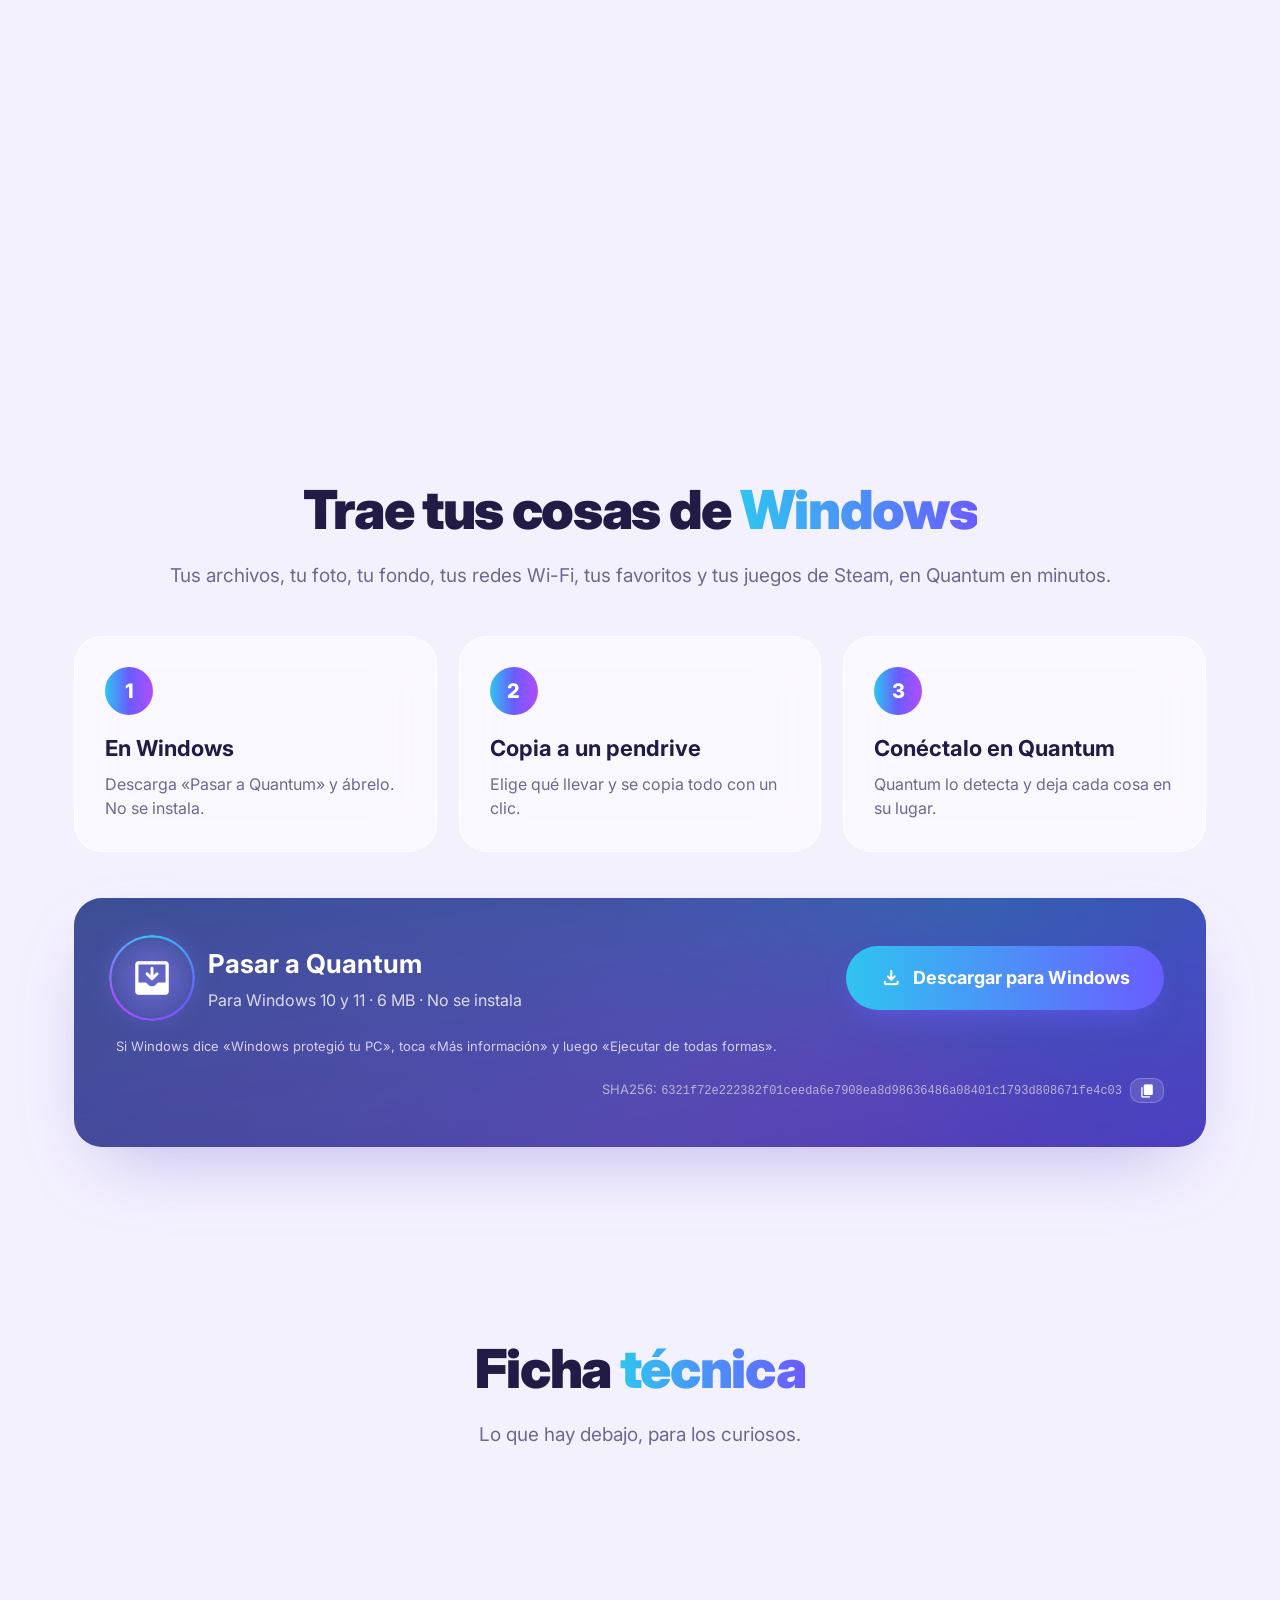
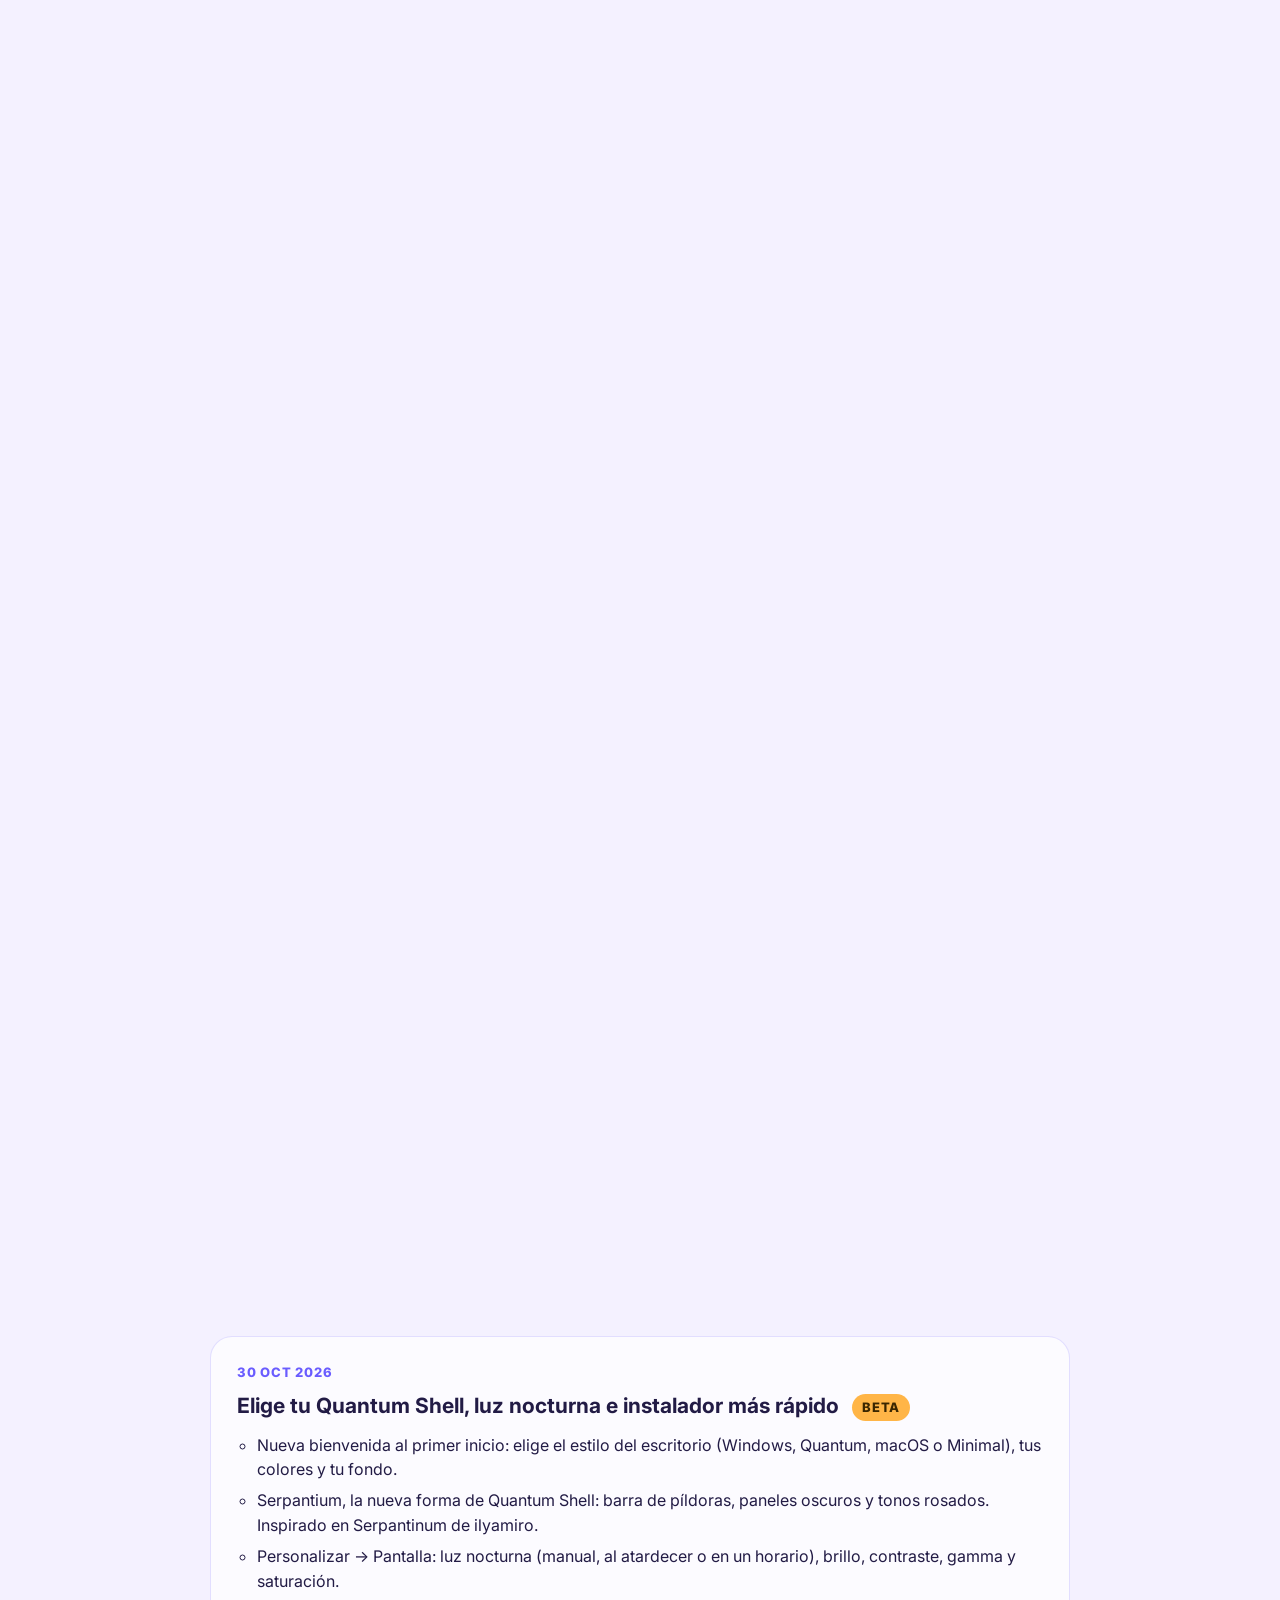
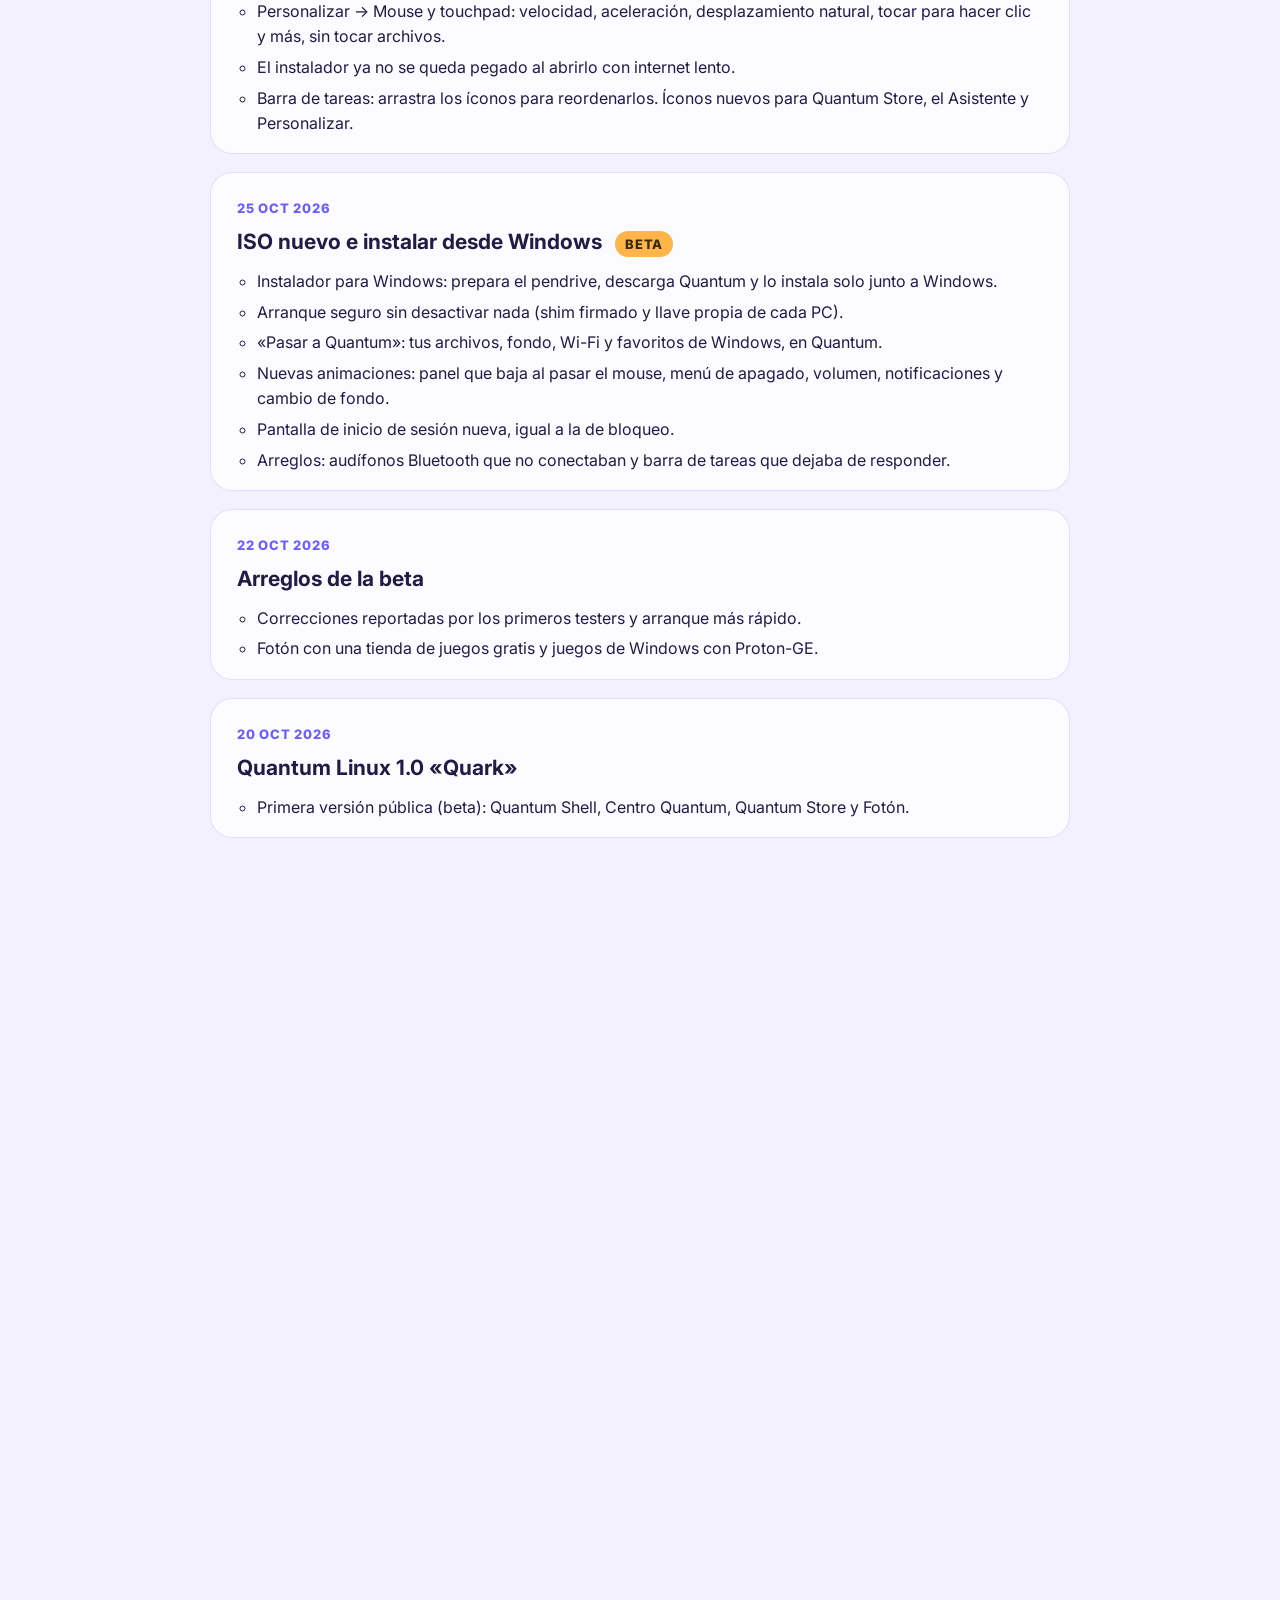
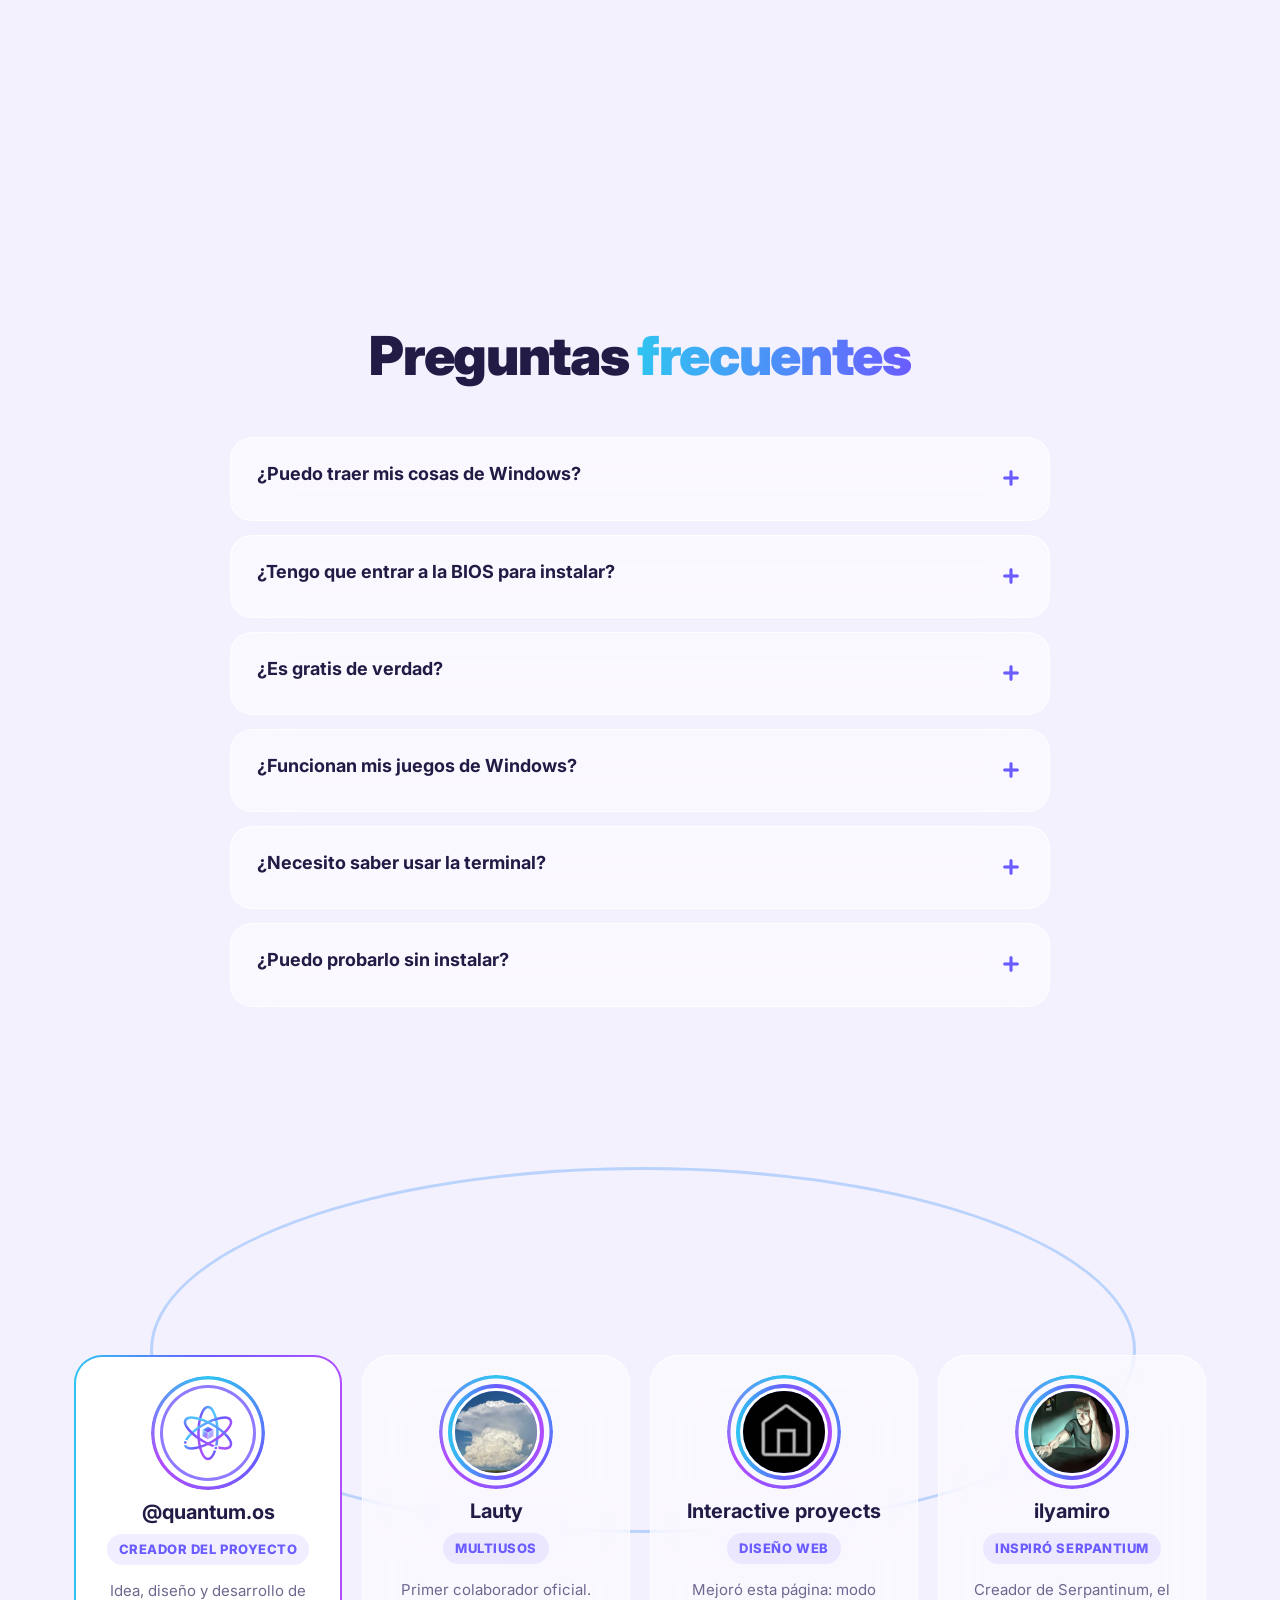
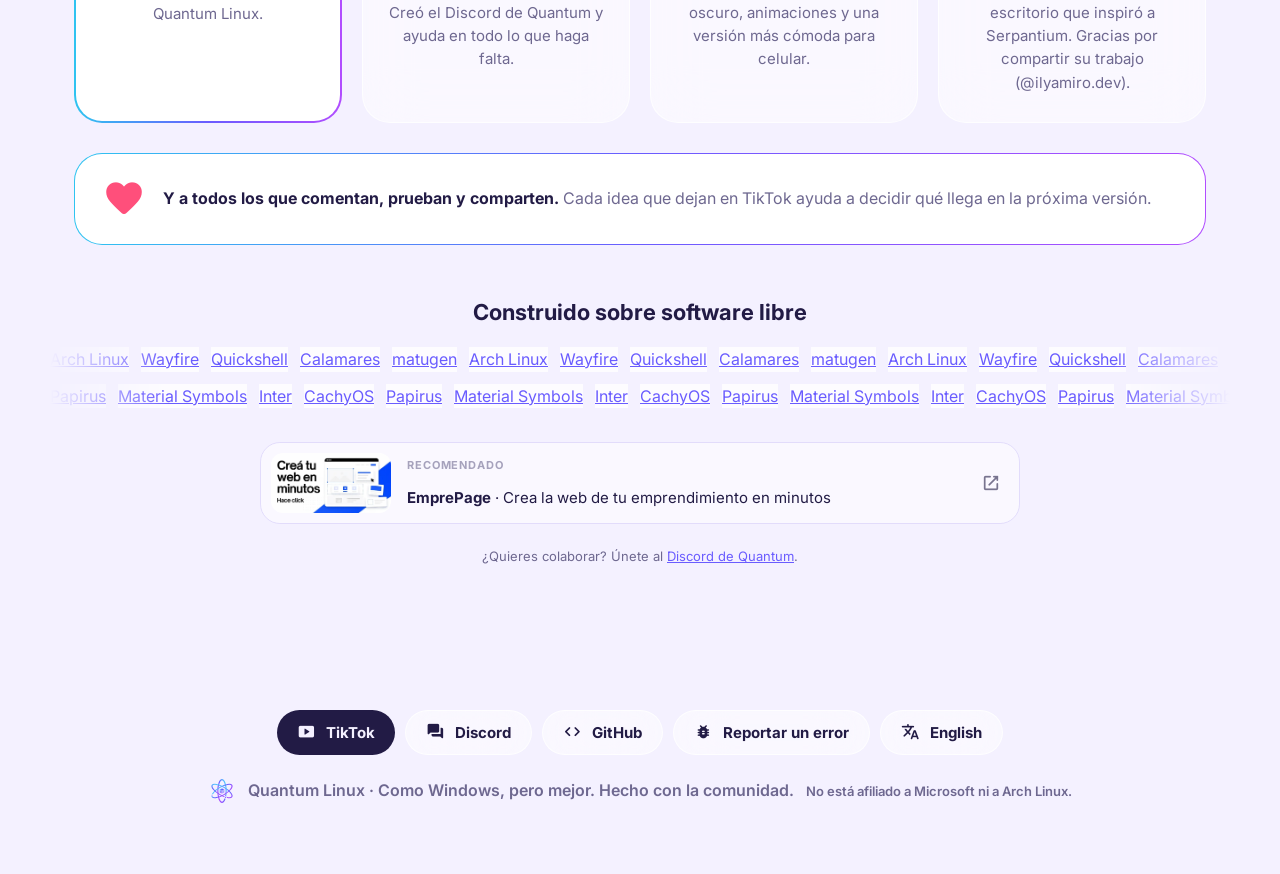
==== commit d20fa308: "Créditos: se quita Waydroid (Quantum ya no incluye Android)" ====
--- a/index.html
+++ b/index.html
@@ -419,7 +419,6 @@
         <a href="https://github.com/PapirusDevelopmentTeam/papirus-icon-theme" target="_blank" rel="noopener">Papirus</a>
         <a href="https://fonts.google.com/icons" target="_blank" rel="noopener">Material Symbols</a>
         <a href="https://rsms.me/inter/" target="_blank" rel="noopener">Inter</a>
-        <a href="https://waydro.id" target="_blank" rel="noopener">Waydroid</a>
         <a href="https://cachyos.org" target="_blank" rel="noopener">CachyOS</a>
       </div>
       <a class="promo-line reveal" href="https://emprepage.dev/" target="_blank" rel="sponsored noopener" aria-label="Recomendado: EmprePage">
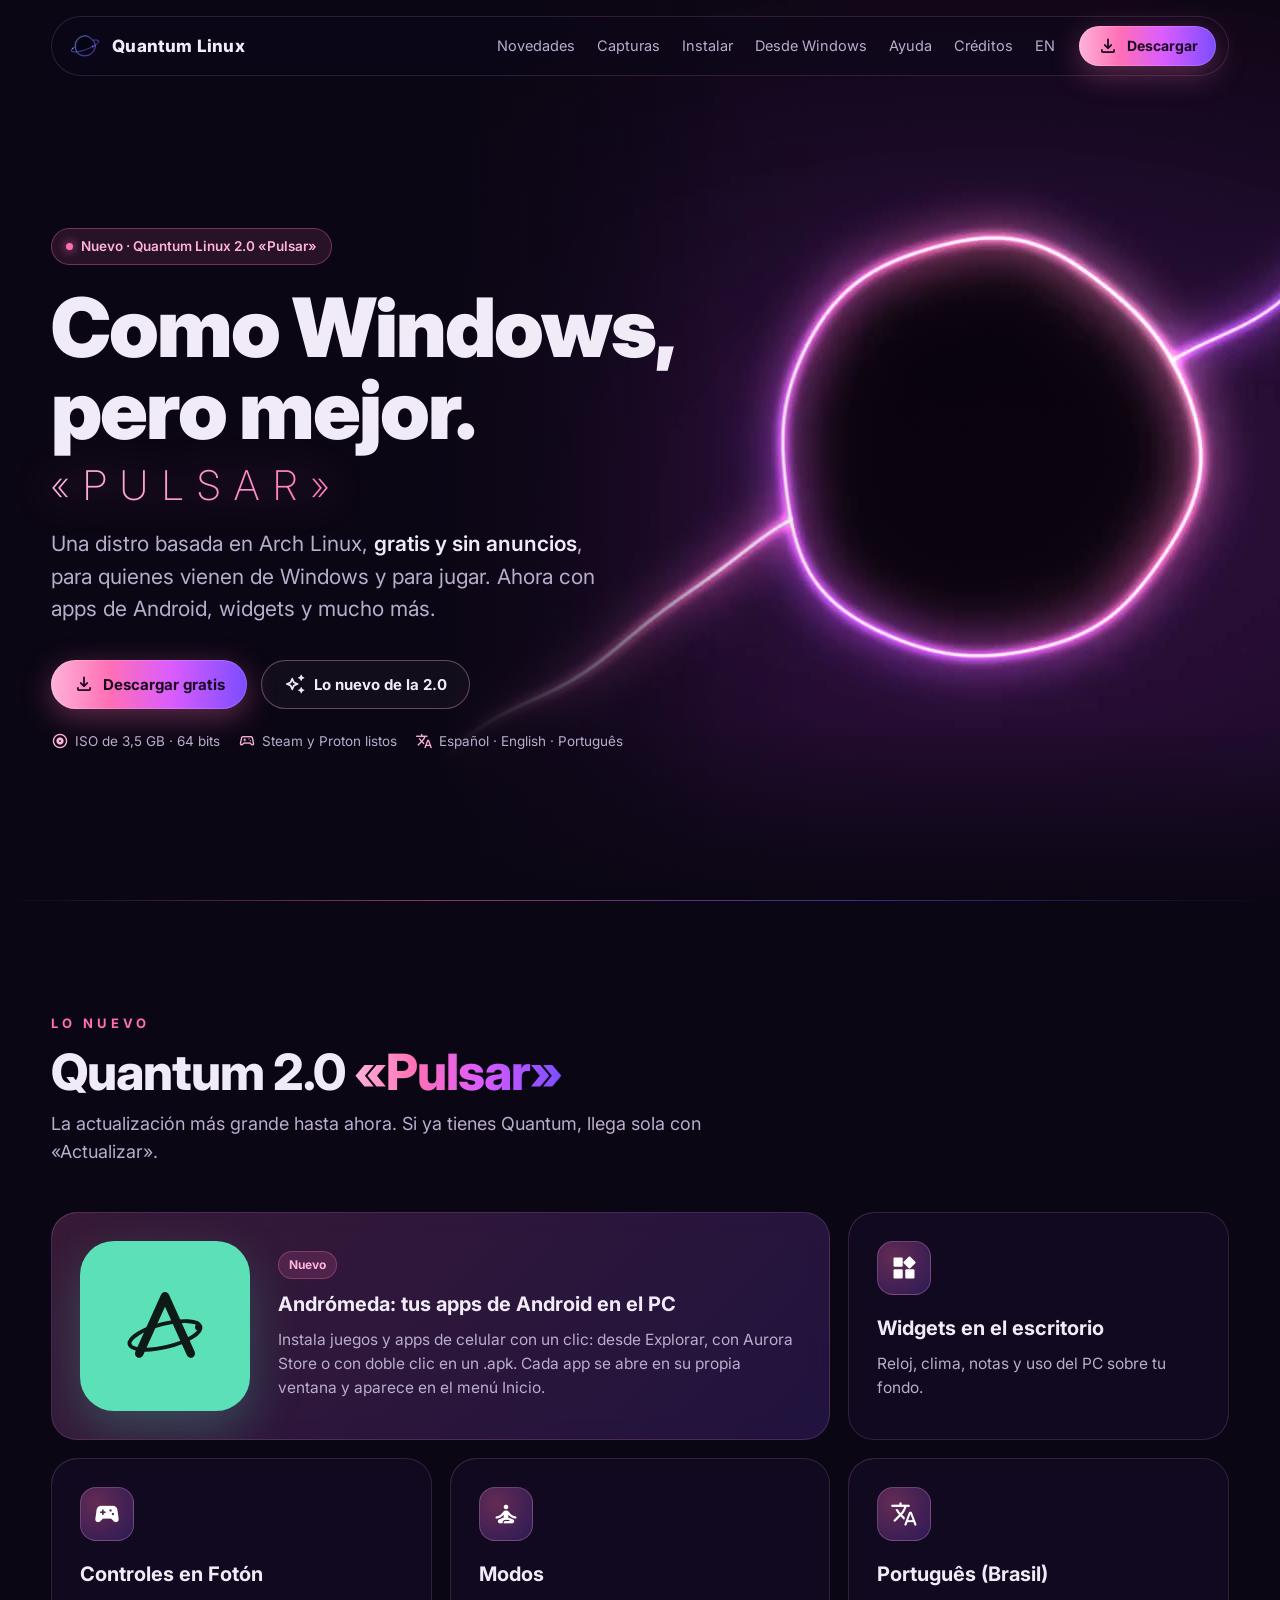
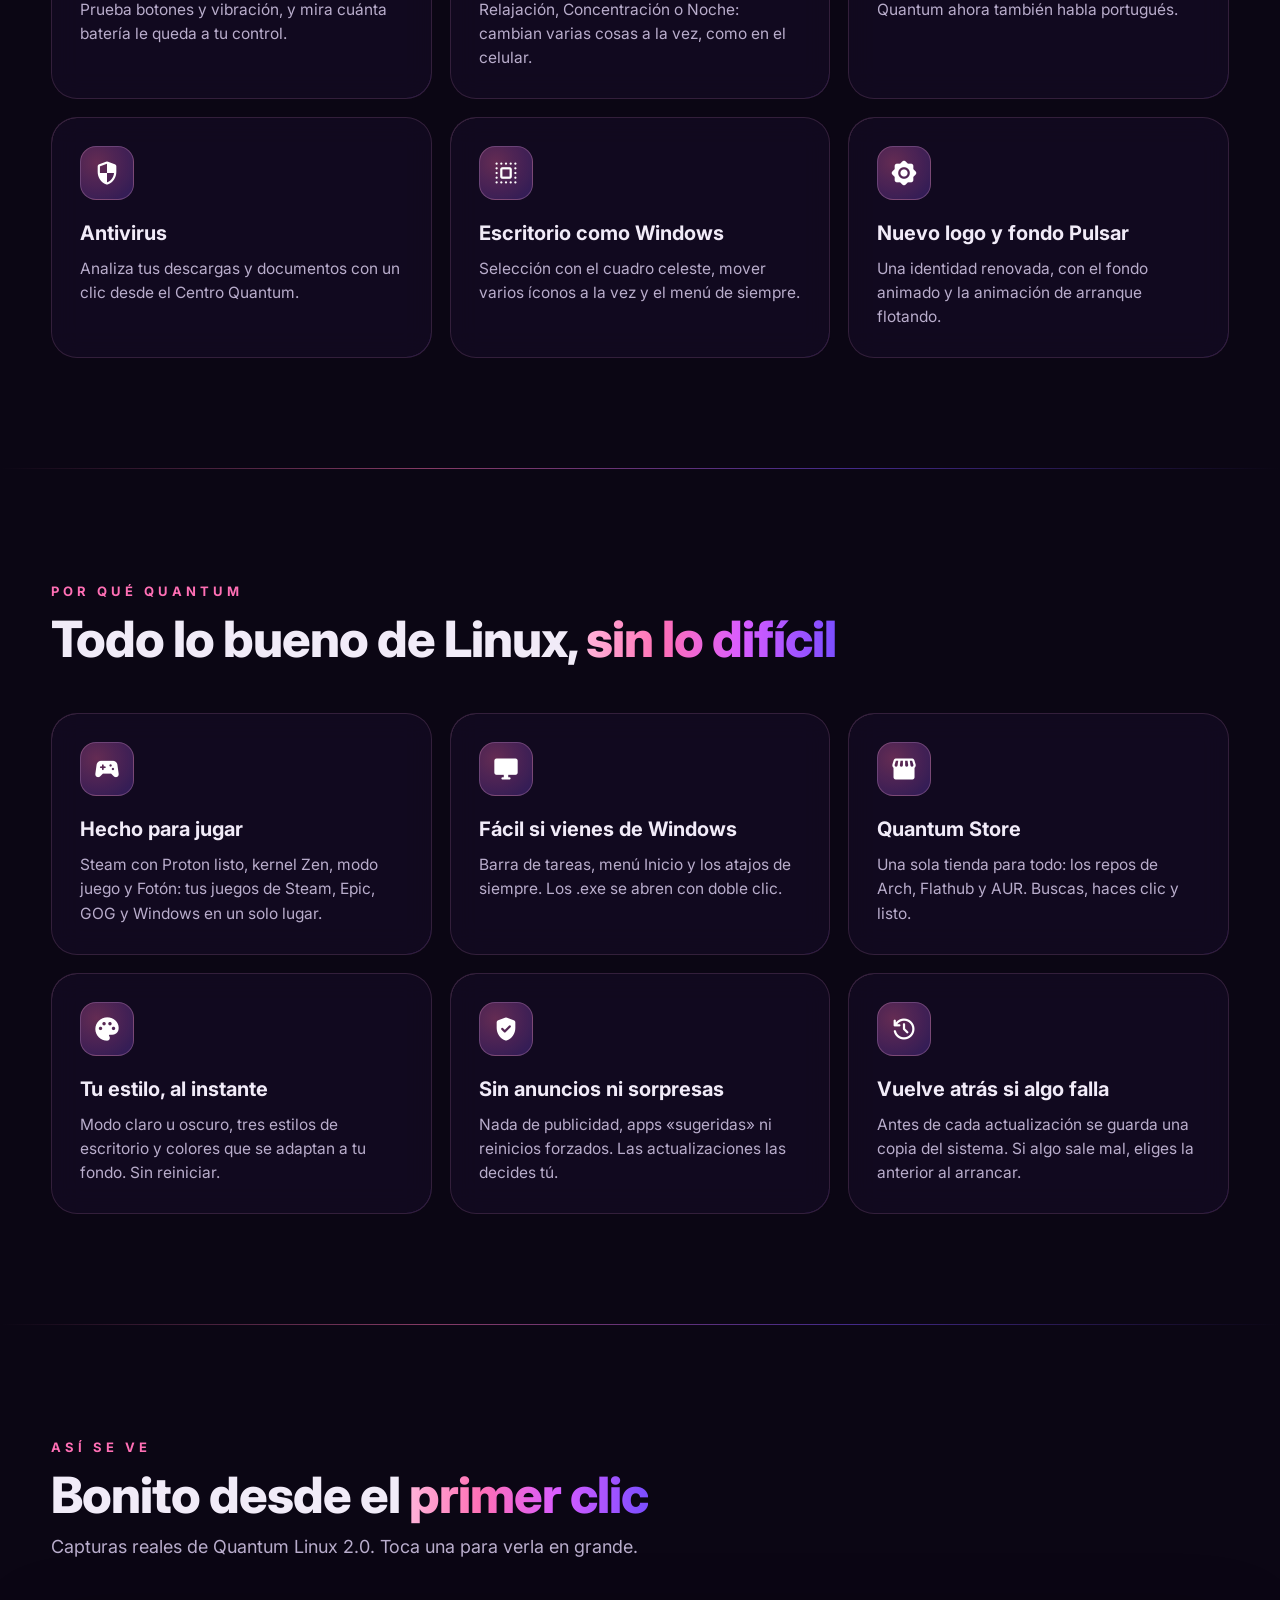
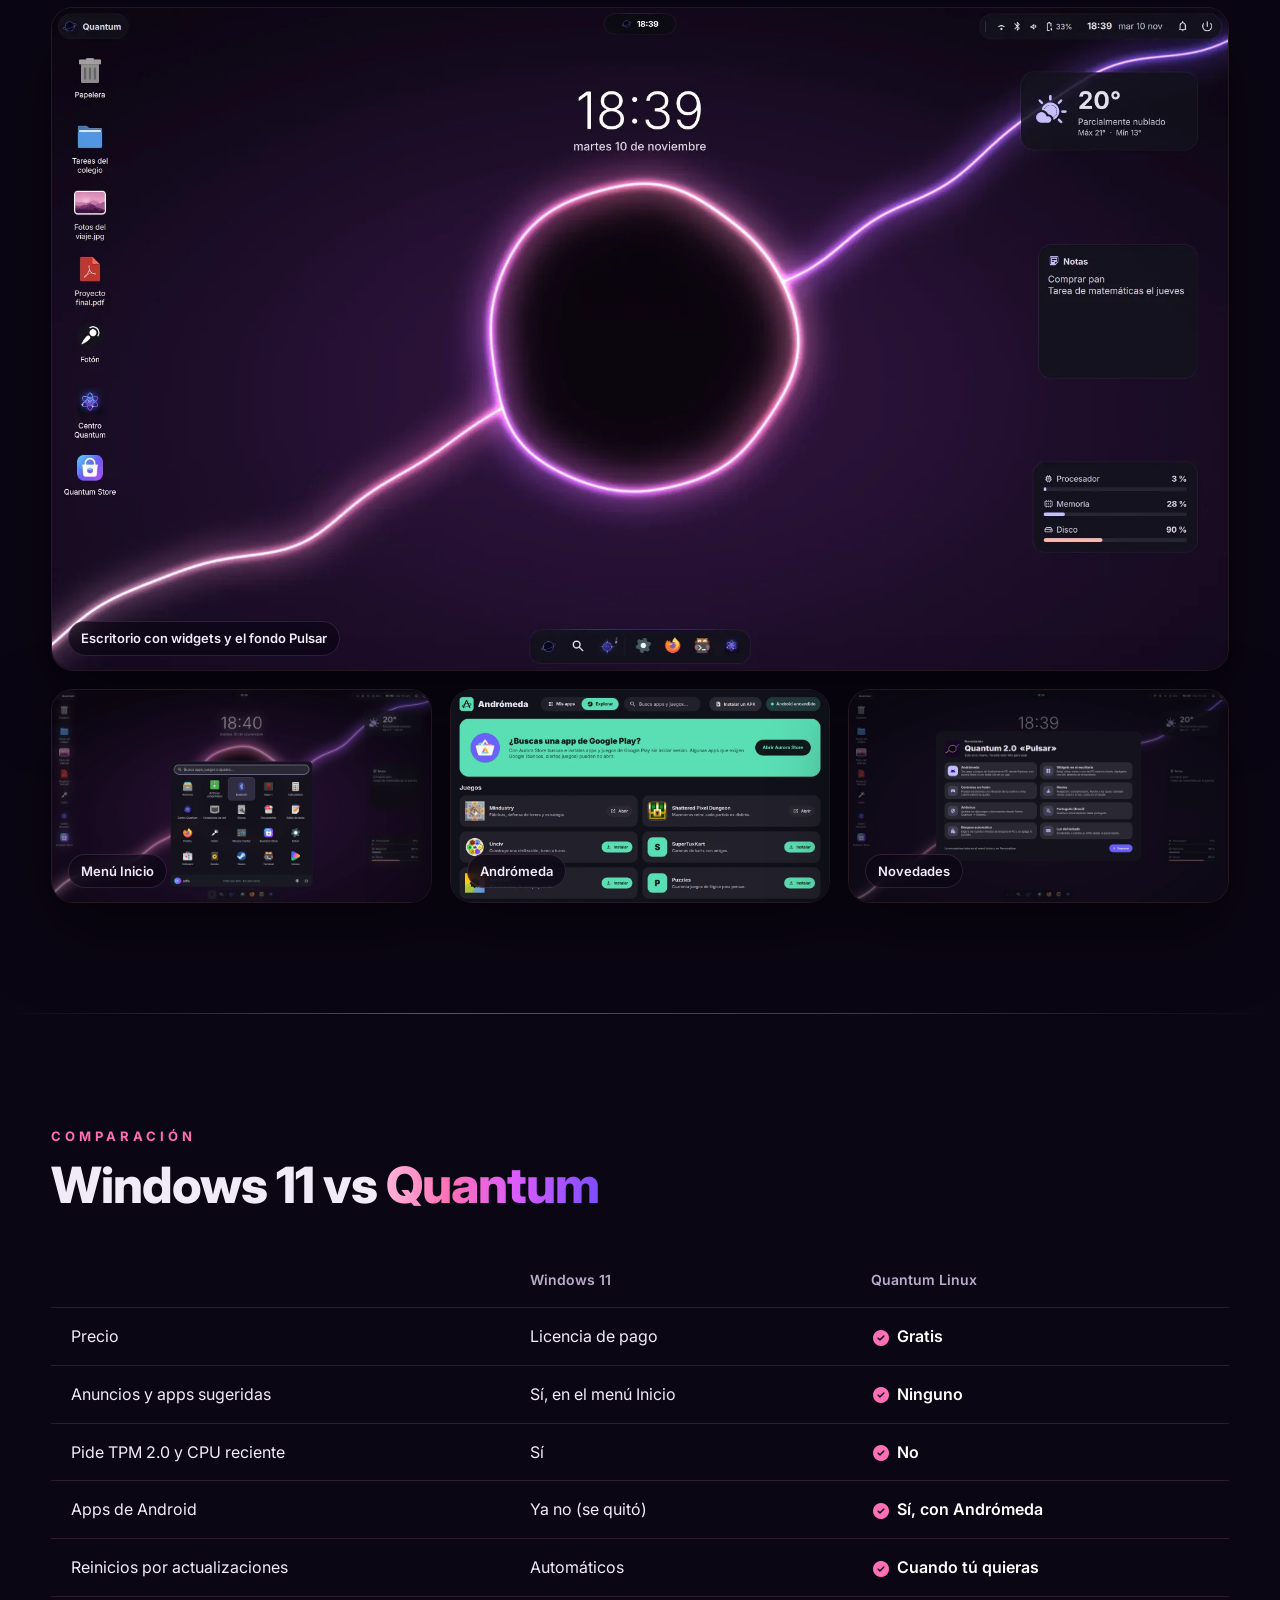
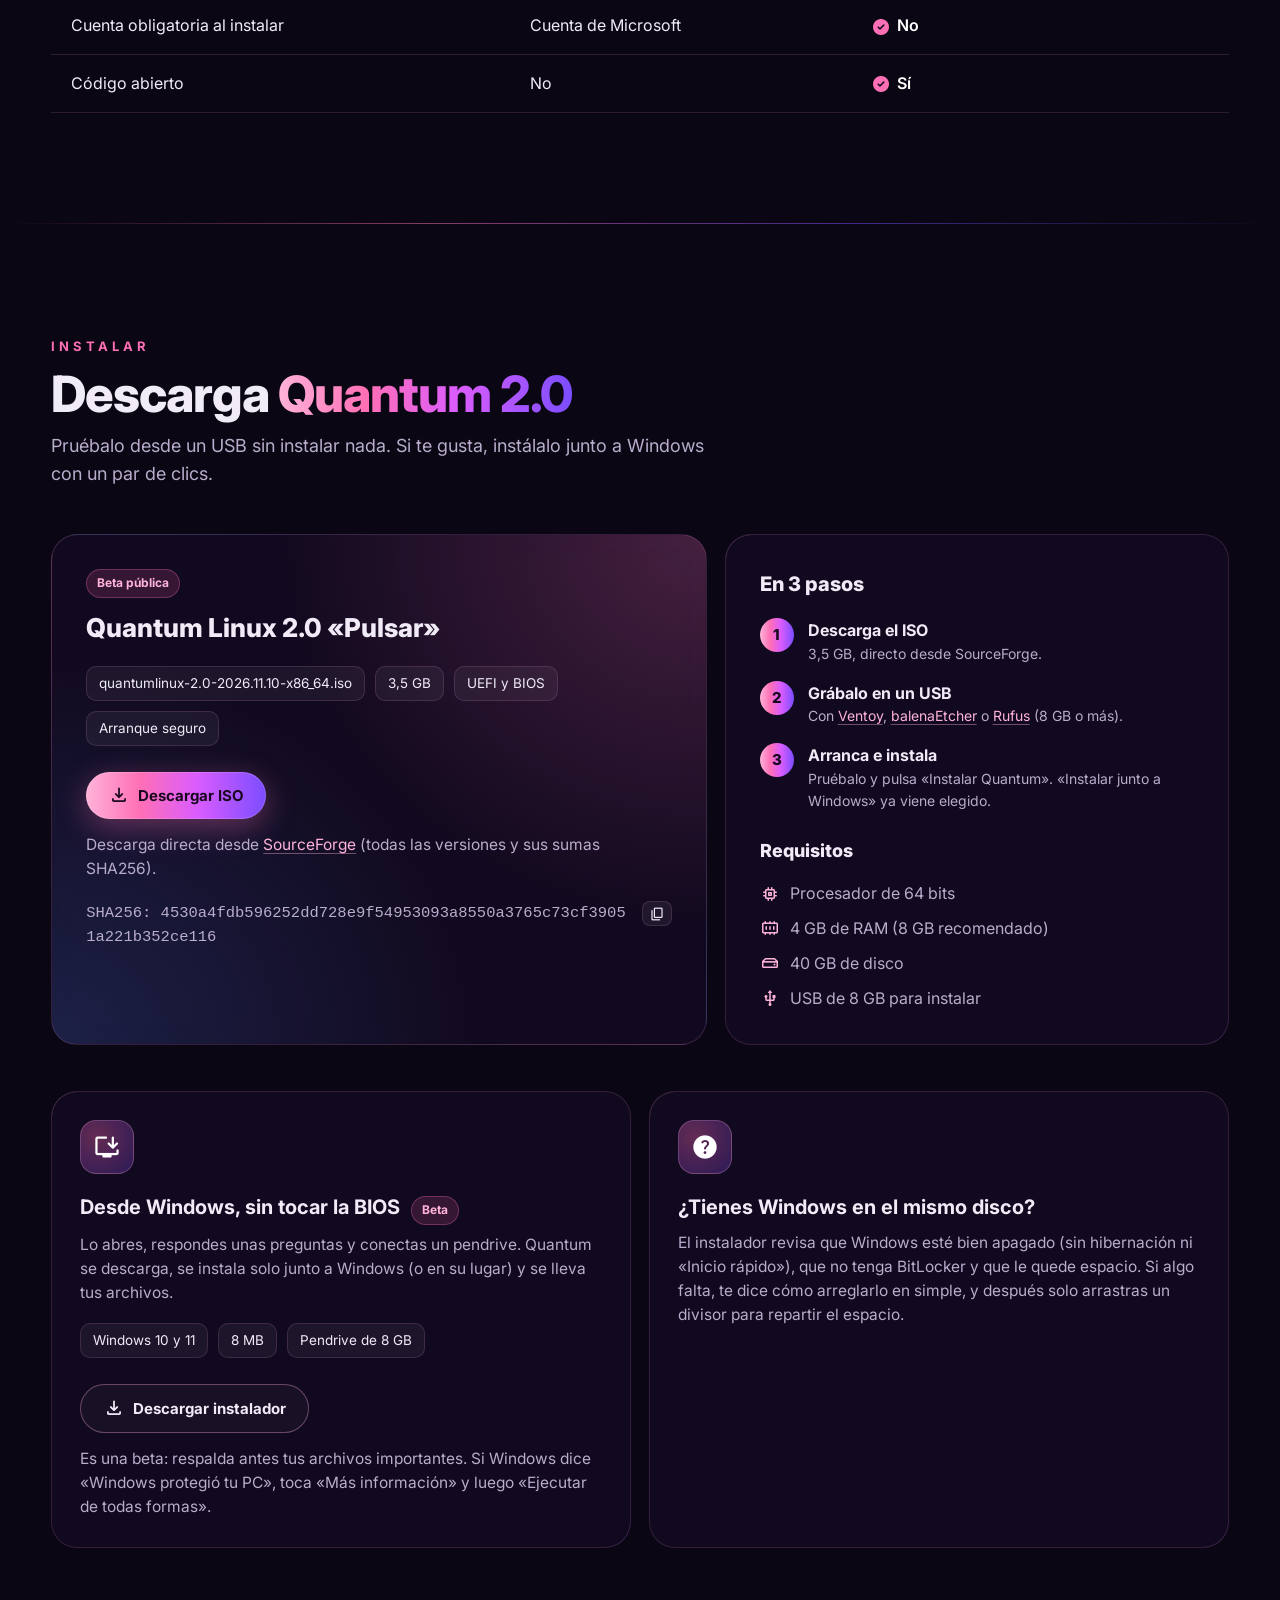
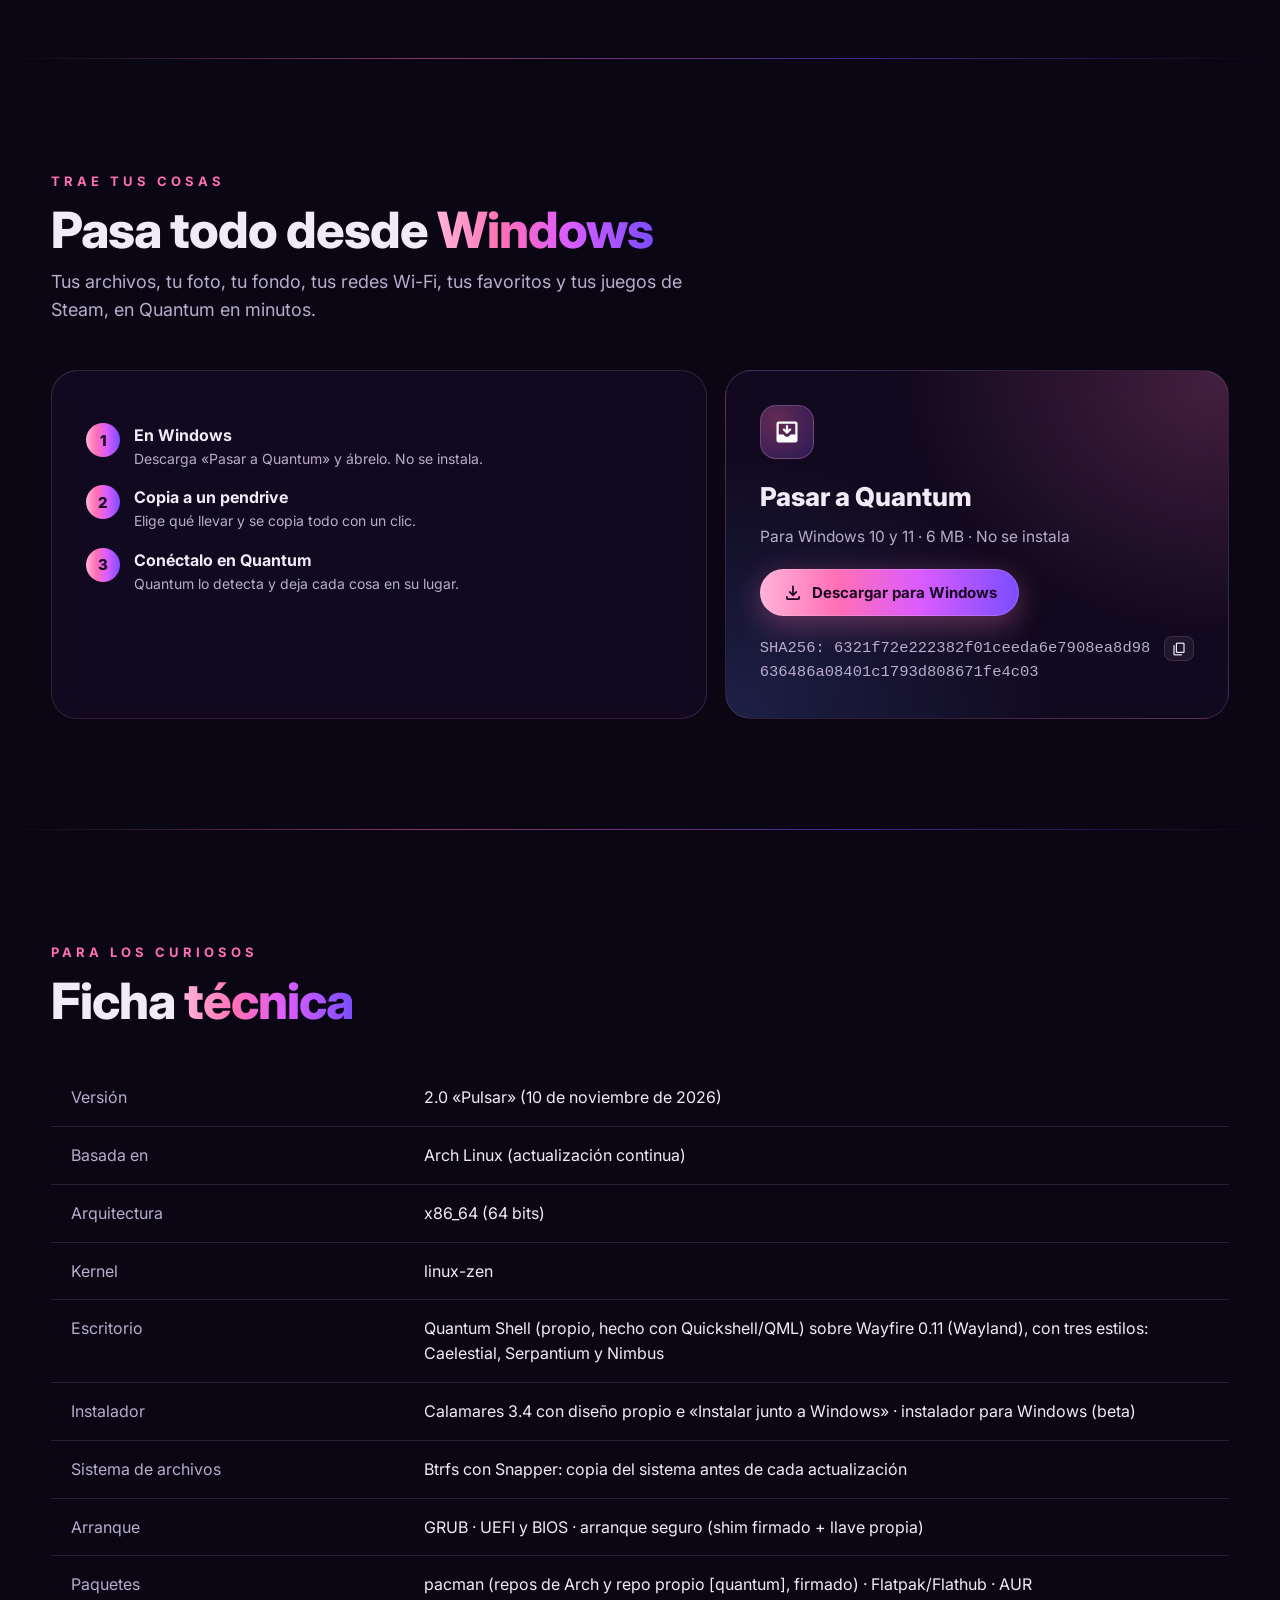
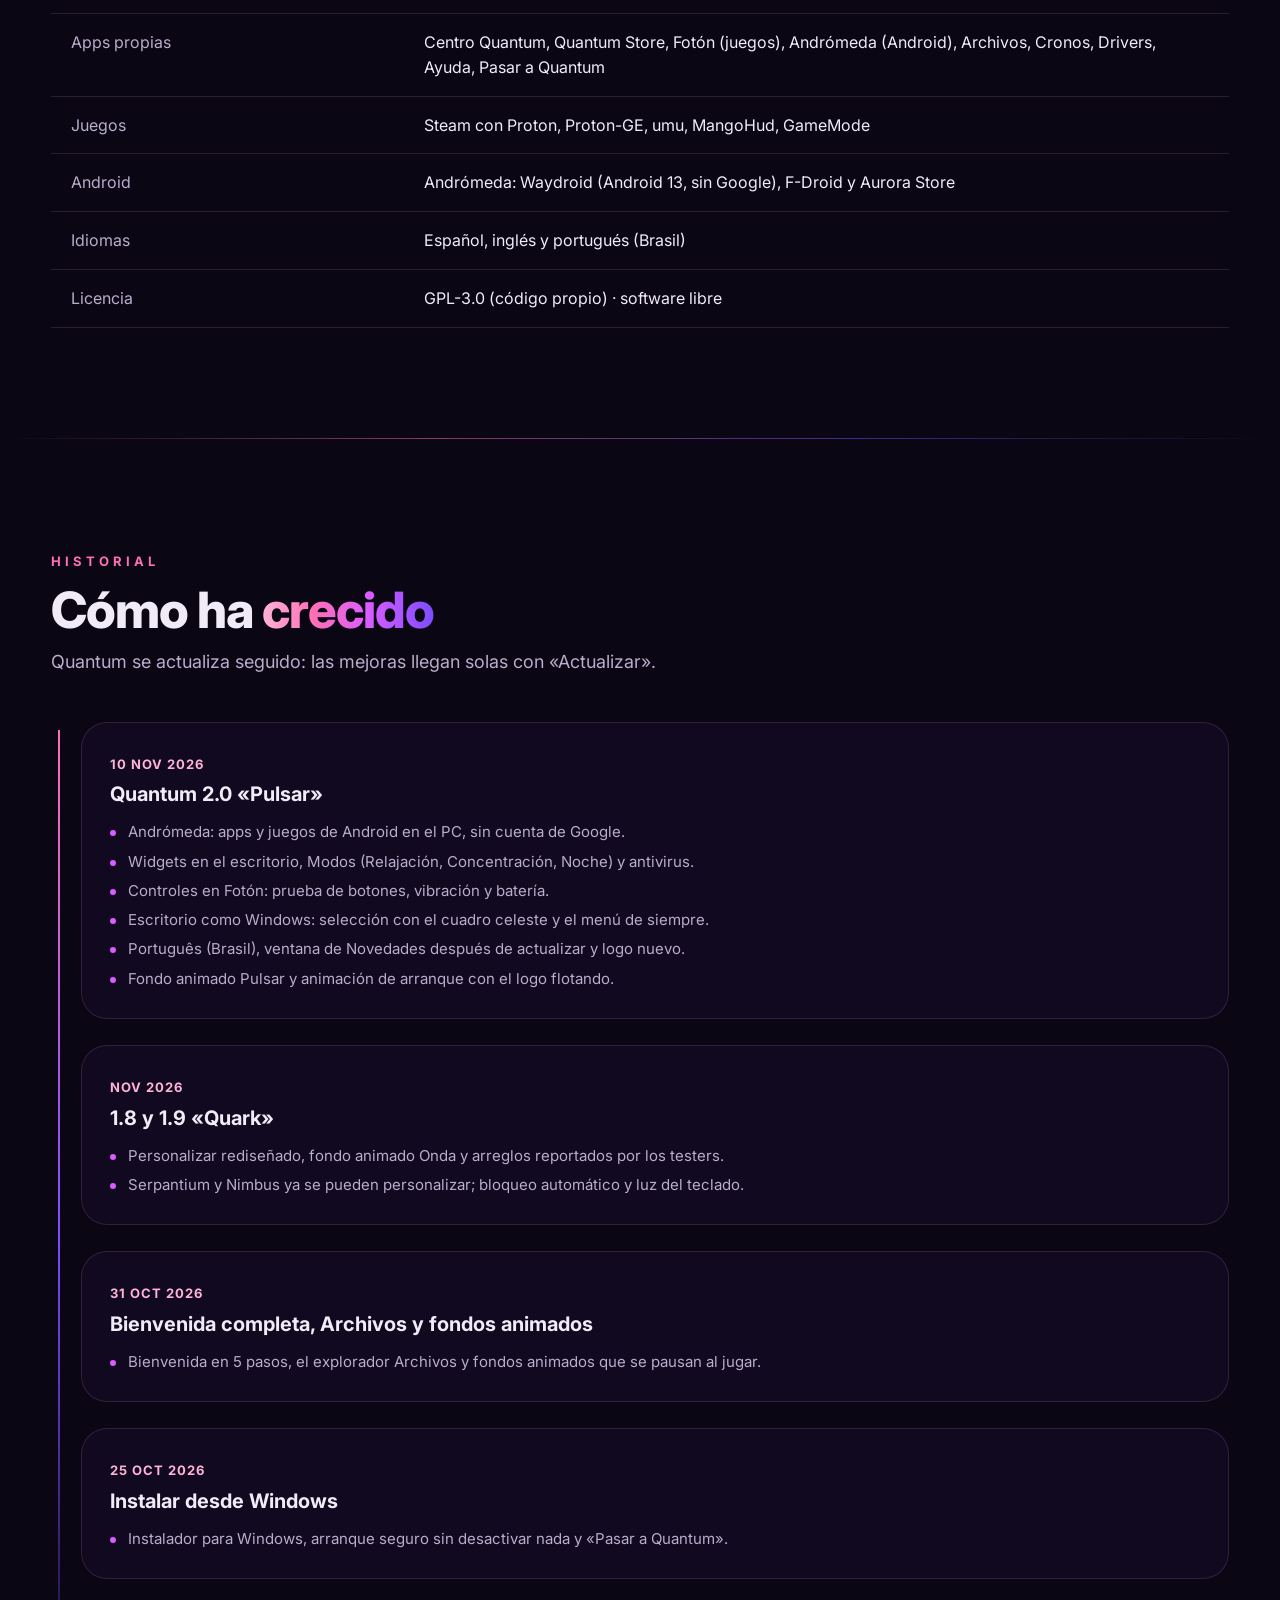
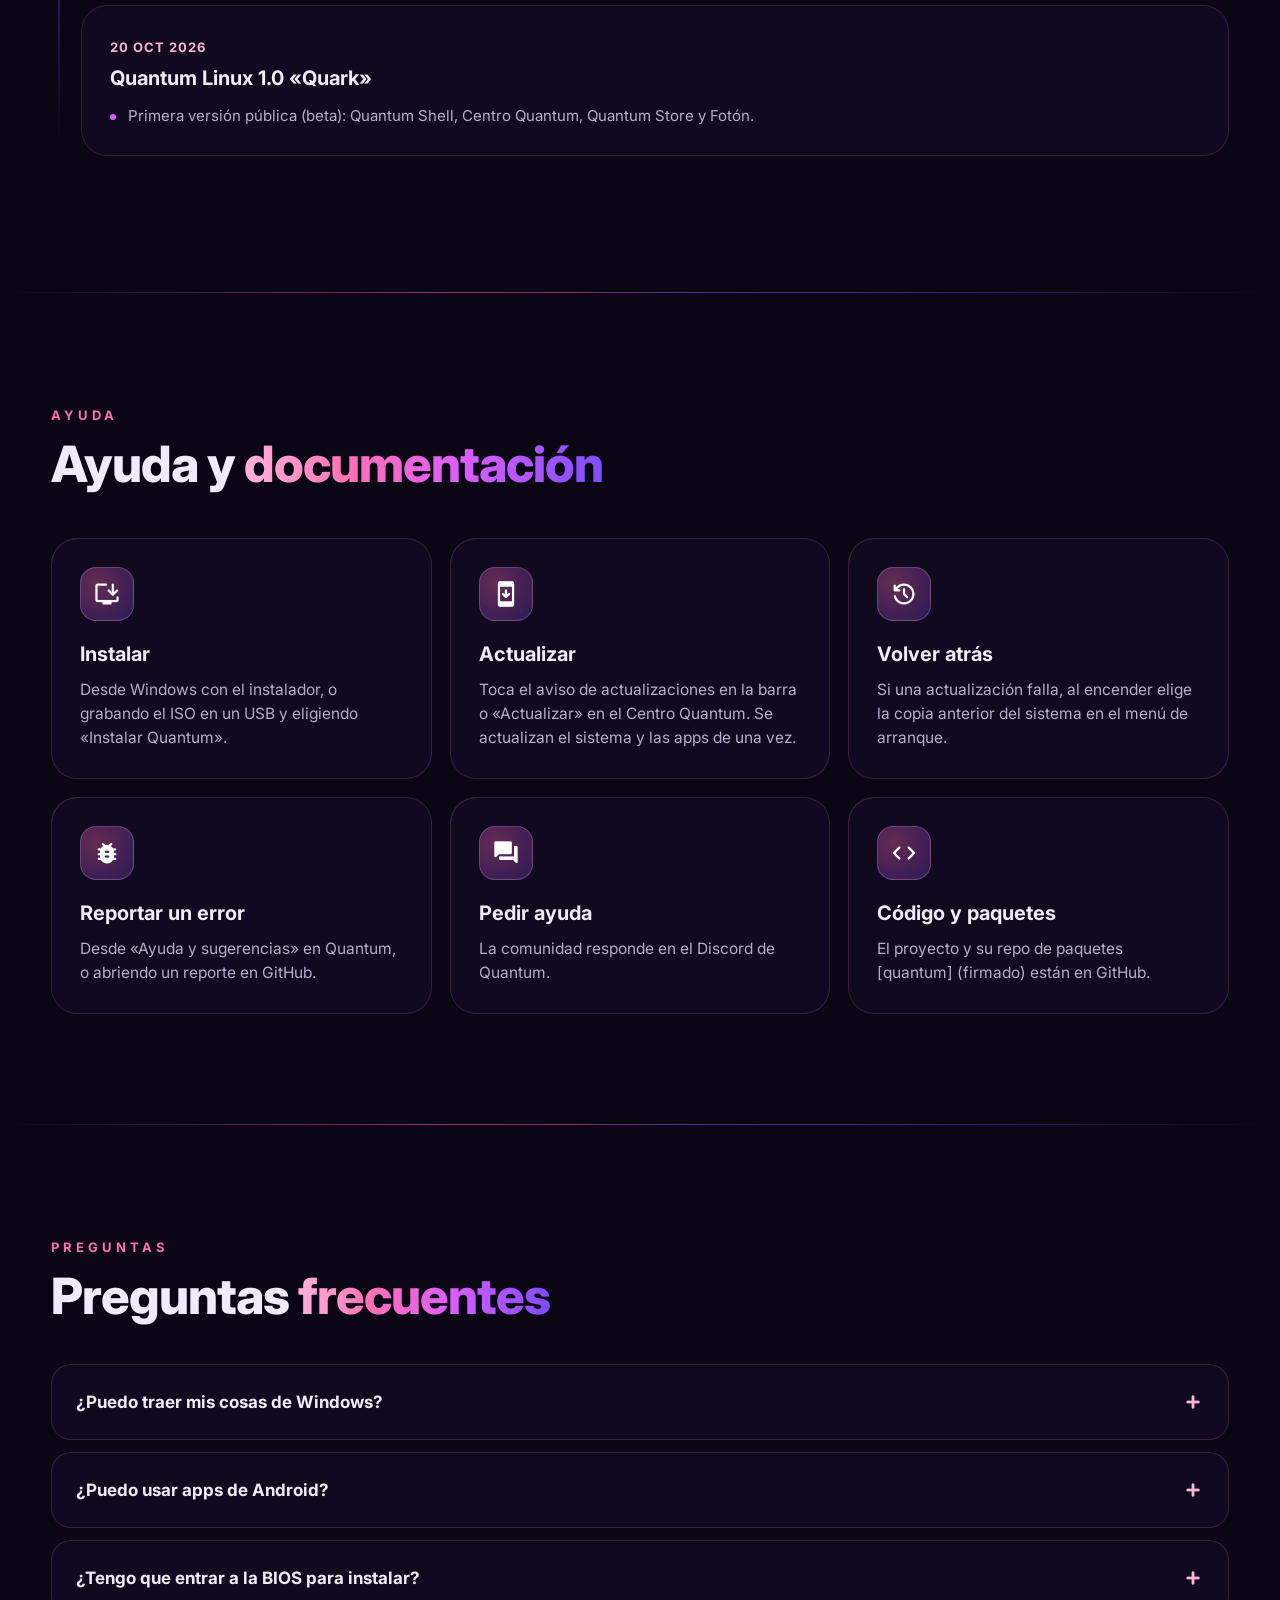
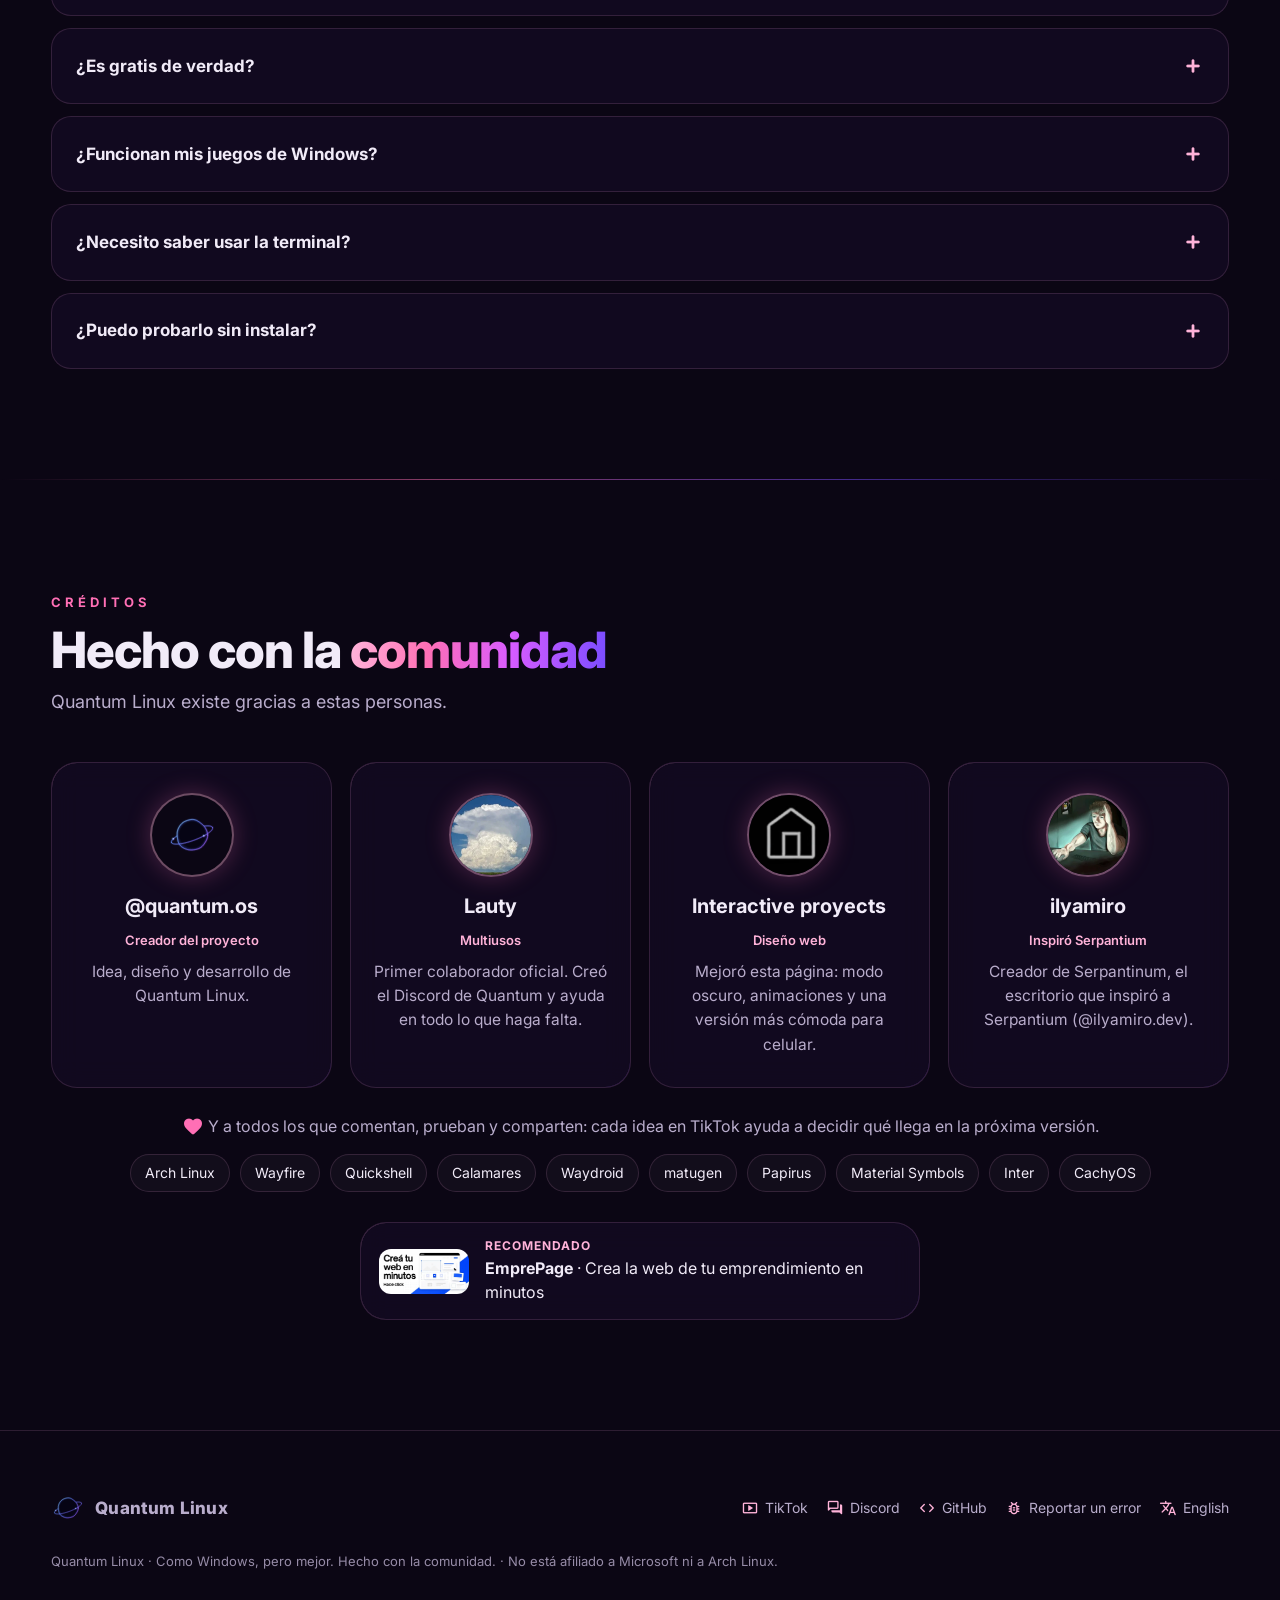
==== commit 249ff96d: "Web nueva para Quantum 2.0 «Pulsar»: portada con el fondo animado de Pulsar, logo nuevo, vidrio oscu" ====
--- a/index.html
+++ b/index.html
@@ -3,24 +3,19 @@
 <head>
   <meta charset="utf-8">
   <meta name="viewport" content="width=device-width, initial-scale=1, viewport-fit=cover">
-  <script>
-  (function(){var d=document.documentElement,t;try{t=localStorage.getItem("ql-theme")}catch(e){}
-  if(t!=="dark"&&t!=="light")t=matchMedia("(prefers-color-scheme: dark)").matches?"dark":"light";
-  d.dataset.theme=t;
-  function dev(){var w=innerWidth,ua=/Android|iPhone|iPad|iPod|Mobile|Windows Phone/i.test(navigator.userAgent)||(navigator.platform==="MacIntel"&&navigator.maxTouchPoints>1);
-  d.dataset.device=(w<=760||(ua&&w<=1100))?"mobile":"desktop"}
-  dev();addEventListener("resize",dev);addEventListener("orientationchange",dev)})();
-  </script>
-  <title>Quantum Linux · Bonito, rápido y listo para jugar</title>
-  <meta name="description" content="Quantum Linux 1.0 «Quark»: una distro basada en Arch, gratis y sin anuncios, pensada para quienes vienen de Windows y para jugar.">
-  <meta name="theme-color" content="#6A5CFF">
+  <title>Quantum Linux 2.0 «Pulsar» · Como Windows, pero mejor</title>
+  <meta name="description" content="Quantum Linux 2.0 «Pulsar»: una distro basada en Arch, gratis y sin anuncios, pensada para quienes vienen de Windows y para jugar. Ahora con apps de Android, widgets y más.">
+  <meta name="theme-color" content="#0b0614">
   <link rel="manifest" href="manifest.webmanifest">
+  <link rel="icon" href="assets/favicon.png">
+  <link rel="icon" type="image/svg+xml" href="assets/quantum-mark.svg">
+  <link rel="apple-touch-icon" href="assets/apple-touch-icon.png">
   <meta name="mobile-web-app-capable" content="yes">
   <meta name="apple-mobile-web-app-capable" content="yes">
   <meta name="apple-mobile-web-app-status-bar-style" content="black-translucent">
   <meta name="apple-mobile-web-app-title" content="Quantum">
   <meta property="og:type" content="website">
-  <meta property="og:title" content="Quantum Linux">
+  <meta property="og:title" content="Quantum Linux 2.0 «Pulsar»">
   <meta property="og:description" content="Como Windows, pero mejor. Hecho con la comunidad. Gratis y sin anuncios.">
   <meta property="og:image" content="https://quantumlinux-arch.github.io/assets/og.jpg">
   <meta property="og:url" content="https://quantumlinux-arch.github.io/">
@@ -28,425 +23,285 @@
   <link rel="canonical" href="https://quantumlinux-arch.github.io/">
   <link rel="alternate" hreflang="es" href="https://quantumlinux-arch.github.io/">
   <link rel="alternate" hreflang="en" href="https://quantumlinux-arch.github.io/en/">
-  <link rel="alternate" hreflang="x-default" href="https://quantumlinux-arch.github.io/en/">
-  <link rel="icon" type="image/png" href="assets/favicon.png">
-  <link rel="apple-touch-icon" href="assets/apple-touch-icon.png">
   <link rel="preconnect" href="https://fonts.googleapis.com">
   <link rel="preconnect" href="https://fonts.gstatic.com" crossorigin>
-  <link rel="stylesheet" href="https://fonts.googleapis.com/css2?family=Inter:wght@400;500;600;700;800;900&display=swap">
-  <link rel="stylesheet" href="https://fonts.googleapis.com/css2?family=Material+Symbols+Rounded:opsz,wght,FILL,GRAD@24,500,1,0&display=block">
-  <link rel="stylesheet" href="styles.css">
-  <link rel="stylesheet" href="enhance.css">
-  <link rel="stylesheet" href="extra.css">
+  <link href="https://fonts.googleapis.com/css2?family=Inter:wght@200;400;500;600;700;800;900&display=swap" rel="stylesheet">
+  <link href="https://fonts.googleapis.com/css2?family=Material+Symbols+Rounded:opsz,wght,FILL@20..48,400,0..1&display=block" rel="stylesheet">
+  <link rel="preload" as="image" href="assets/pulsar-poster.jpg">
+  <link rel="stylesheet" href="pulsar.css">
 </head>
 <body>
-  <div class="blobs" aria-hidden="true"><span></span><span></span><span></span></div>
-
-  <header class="nav" id="nav">
-    <a class="brand" href="#inicio" aria-label="Quantum Linux, inicio">
-      <img src="assets/quantum-mark.svg" alt="" width="36" height="36">
-      <span>Quantum <b>Linux</b></span>
-    </a>
-    <nav class="links" id="links">
-      <a href="#por-que">Por qué</a>
-      <a href="#capturas">Capturas</a>
-      <a href="#instalar">Instalar</a>
-      <a href="#desde-windows">Desde Windows</a>
-      <a href="#novedades">Novedades</a>
-      <a href="#ayuda">Ayuda</a>
-      <a href="#creditos">Créditos</a>
-      <a class="lang" href="en/" hreflang="en" lang="en" title="English version">EN</a>
-    </nav>
-    <a class="btn btn-sm btn-grad" href="#descargar">Descargar</a>
-    <button class="menu-toggle" id="menuToggle" aria-label="Abrir menú" aria-expanded="false">
-      <span class="ms">menu</span>
-    </button>
-  </header>
-
-  <main>
-    <!-- Portada -->
-    <section class="hero" id="inicio">
-      <div class="hero-text">
-        <span class="pill">Nuevo · Quantum Linux 1.0 «Quark»</span>
-        <h1 class="kinetic" data-text="Bonito, rápido y listo para jugar."></h1>
-        <p class="motto">Como Windows, pero mejor. <span class="grad">Hecho con la comunidad.</span></p>
-        <p class="lead">Una distro basada en Arch Linux, gratis y sin anuncios, pensada para quienes vienen de Windows. Instala, juega y personaliza sin pelear con tu PC.</p>
-        <div class="cta">
-          <a class="btn btn-grad" href="#descargar"><span class="ms">download</span>Descargar gratis</a>
-          <a class="btn btn-ghost" href="#capturas"><span class="ms">photo_library</span>Ver capturas</a>
-        </div>
-        <p class="tiny">ISO de 3,7 GB · 64 bits · Sin cuentas ni registros</p>
-      </div>
-      <div class="hero-shot reveal">
-        <div class="monitor">
-          <img src="assets/img/store.webp" alt="Escritorio de Quantum Linux con Quantum Store abierta y la barra de tareas abajo" width="1600" height="900">
-        </div>
-        <div class="float-chip c1"><span class="ms">sports_esports</span>Steam y Proton listos</div>
-        <div class="float-chip c2"><span class="ms">palette</span>Colores de tu fondo</div>
-        <div class="float-chip c3"><span class="ms">block</span>Sin anuncios</div>
-      </div>
-    </section>
-
-    <!-- Por qué -->
-    <section class="section" id="por-que">
-      <h2 class="reveal">¿Por qué <span class="grad">Quantum</span>?</h2>
-      <p class="sub reveal">Todo lo bueno de Linux, sin la parte difícil.</p>
-      <div class="cards">
-        <article class="card reveal">
-          <span class="icon ms">sports_esports</span>
-          <h3>Hecho para jugar</h3>
-          <p>Steam con Proton listo, kernel Zen, modo juego y Fotón: todos tus juegos de Steam, Epic, GOG y Windows en un solo lugar.</p>
-        </article>
-        <article class="card reveal">
-          <span class="icon ms">desktop_windows</span>
-          <h3>Fácil si vienes de Windows</h3>
-          <p>Barra de tareas, menú Inicio y los atajos de siempre. Los .exe se abren con doble clic y te traes tus cosas desde un pendrive.</p>
-        </article>
-        <article class="card reveal">
-          <span class="icon ms">storefront</span>
-          <h3>Quantum Store</h3>
-          <p>Una sola tienda para todo: los repos de Arch, Flathub y AUR. Buscas, haces clic y listo.</p>
-        </article>
-        <article class="card reveal">
-          <span class="icon ms">palette</span>
-          <h3>Tu estilo, al instante</h3>
-          <p>Modo claro u oscuro y colores que se adaptan a tu fondo en todo el sistema. Sin reiniciar nada.</p>
-        </article>
-        <article class="card reveal">
-          <span class="icon ms">verified_user</span>
-          <h3>Sin anuncios ni sorpresas</h3>
-          <p>Nada de publicidad ni apps «sugeridas», ni reinicios forzados. Las actualizaciones las decides tú.</p>
-        </article>
-        <article class="card reveal">
-          <span class="icon ms">history</span>
-          <h3>Vuelve atrás si algo falla</h3>
-          <p>Antes de cada actualización se guarda una copia del sistema. Si algo sale mal, eliges la anterior al arrancar.</p>
-        </article>
-      </div>
-    </section>
-
-    <!-- Capturas -->
-    <section class="section" id="capturas">
-      <h2 class="reveal">Así se <span class="grad">ve</span></h2>
-      <p class="sub reveal">Capturas reales de Quantum Linux 1.0.</p>
-      <div class="tabs reveal" role="tablist">
-        <button class="tab active" role="tab" data-shot="escritorio" aria-selected="true">Escritorio</button>
-        <button class="tab" role="tab" data-shot="inicio" aria-selected="false">Menú Inicio</button>
-        <button class="tab" role="tab" data-shot="store" aria-selected="false">Quantum Store</button>
-        <button class="tab" role="tab" data-shot="ajustes" aria-selected="false">Ajustes</button>
-        <button class="tab" role="tab" data-shot="claro" aria-selected="false">Modo claro</button>
-      </div>
-      <div class="gallery reveal">
-        <div class="monitor big">
-          <img id="shot" src="assets/img/escritorio.webp" alt="Captura de Quantum Linux" width="1600" height="900">
-        </div>
-        <p class="caption" id="caption">El escritorio limpio, con la barra de tareas flotante abajo.</p>
-      </div>
-    </section>
-
-    <!-- Comparación -->
-    <section class="section" id="comparacion">
-      <h2 class="reveal">Windows 11 vs <span class="grad">Quantum</span></h2>
-      <div class="table-wrap reveal">
-        <table class="compare">
-          <thead>
-            <tr><th></th><th>Windows 11</th><th class="q">Quantum Linux</th></tr>
-          </thead>
-          <tbody>
-            <tr><td>Precio</td><td>Licencia de pago</td><td class="q"><span class="ms ok">check_circle</span>Gratis</td></tr>
-            <tr><td>Anuncios y apps sugeridas</td><td>Sí, en el menú Inicio</td><td class="q"><span class="ms ok">check_circle</span>Ninguno</td></tr>
-            <tr><td>Pide TPM 2.0 y CPU reciente</td><td>Sí</td><td class="q"><span class="ms ok">check_circle</span>No</td></tr>
-            <tr><td>Reinicios por actualizaciones</td><td>Automáticos</td><td class="q"><span class="ms ok">check_circle</span>Cuando tú quieras</td></tr>
-            <tr><td>Cuenta obligatoria al instalar</td><td>Cuenta de Microsoft</td><td class="q"><span class="ms ok">check_circle</span>No</td></tr>
-            <tr><td>Código abierto</td><td>No</td><td class="q"><span class="ms ok">check_circle</span>Sí</td></tr>
-          </tbody>
-        </table>
-      </div>
-    </section>
-
-    <!-- Descargar e instalar -->
-    <section class="section" id="instalar">
-      <h2 class="reveal">Instala <span class="grad">Quantum</span></h2>
-      <p class="sub reveal">Dos formas: desde Windows, sin tocar la BIOS, o con el ISO como siempre.</p>
-
-      <div class="download wininst reveal" id="desde-windows-instalar">
-        <div class="dl-info">
-          <span class="dl-orbit"><span class="ms" style="font-size:44px">install_desktop</span></span>
-          <div>
-            <h3>Desde Windows <span class="beta">Beta</span></h3>
-            <p>Lo abres, respondes unas preguntas y conectas un pendrive. Quantum se descarga, se instala solo junto a Windows (o en su lugar) y se lleva tus archivos.</p>
-          </div>
-        </div>
-        <a class="btn btn-grad big" href="descargas/Instalar-Quantum.exe" download="Instalar Quantum.exe"><span class="ms">download</span>Descargar instalador</a>
-        <ul class="dl-chips"><li>Windows 10 y 11</li><li>8 MB</li><li>Pendrive de 8 GB</li></ul>
-        <p class="tiny">Es una versión beta: respalda antes tus archivos importantes. Si Windows dice «Windows protegió tu PC», toca «Más información» y luego «Ejecutar de todas formas».</p>
-      </div>
-
-      <h3 class="iso-title reveal">Con el ISO</h3>
+<a class="skip" href="#nuevo">Saltar al contenido</a>
+
+<nav class="top"><div class="wrap">
+  <a class="brand" href="#"><img src="assets/quantum-mark.svg" alt="">Quantum Linux</a>
+  <ul>
+    <li><a href="#nuevo">Novedades</a></li>
+    <li><a href="#capturas">Capturas</a></li>
+    <li><a href="#instalar">Instalar</a></li>
+    <li><a href="#desde-windows">Desde Windows</a></li>
+    <li><a href="#ayuda">Ayuda</a></li>
+    <li><a href="#creditos">Créditos</a></li>
+    <li><a href="en/" hreflang="en" lang="en">EN</a></li>
+  </ul>
+  <a class="btn primary small" href="#instalar"><span class="ms">download</span>Descargar</a>
+  <button class="menu-btn" type="button" aria-label="Menú"><span class="ms">menu</span></button>
+</div></nav>
+
+<header class="hero" id="inicio">
+  <div class="bg" data-video="assets/pulsar.mp4"><img src="assets/pulsar-poster.jpg" alt=""></div>
+  <div class="wrap">
+    <span class="pill"><span class="dot"></span>Nuevo · Quantum Linux 2.0 «Pulsar»</span>
+    <h1>Como Windows,<br>pero mejor.<span class="ver">«PULSAR»</span></h1>
+    <p class="lead">Una distro basada en Arch Linux, <b>gratis y sin anuncios</b>, para quienes vienen de Windows y para jugar. Ahora con apps de Android, widgets y mucho más.</p>
+    <div class="cta">
+      <a class="btn primary" href="#instalar"><span class="ms">download</span>Descargar gratis</a>
+      <a class="btn ghost" href="#nuevo"><span class="ms">auto_awesome</span>Lo nuevo de la 2.0</a>
+    </div>
+    <div class="meta"><span><span class="ms">album</span>ISO de 3,5 GB · 64 bits</span><span><span class="ms">sports_esports</span>Steam y Proton listos</span><span><span class="ms">translate</span>Español · English · Português</span></div>
+  </div>
+</header>
+
+<main>
+<section class="s" id="nuevo"><div class="glow-line"></div><div class="wrap">
+  <span class="kicker">Lo nuevo</span>
+  <h2>Quantum 2.0 <em>«Pulsar»</em></h2>
+  <p class="sub">La actualización más grande hasta ahora. Si ya tienes Quantum, llega sola con «Actualizar».</p>
+  <div class="grid g3">
+    <div class="card big hov reveal">
+      <div class="art"><svg viewBox="0 0 512 512" aria-hidden="true"><path d="M256 118 L376 384 M256 118 L136 384" stroke="#0E1A16" stroke-width="40" stroke-linecap="round" fill="none"/><ellipse cx="256" cy="300" rx="170" ry="54" fill="none" stroke="#0E1A16" stroke-width="18" transform="rotate(-14 256 300)"/><circle cx="412" cy="262" r="16" fill="#0E1A16"/></svg></div>
+      <div><span class="tag">Nuevo</span><h3>Andrómeda: tus apps de Android en el PC</h3>
+      <p>Instala juegos y apps de celular con un clic: desde Explorar, con Aurora Store o con doble clic en un .apk. Cada app se abre en su propia ventana y aparece en el menú Inicio.</p></div>
+    </div>
+    <div class="card hov reveal"><div class="ic"><span class="ms">widgets</span></div><h3>Widgets en el escritorio</h3><p>Reloj, clima, notas y uso del PC sobre tu fondo.</p></div>
+    <div class="card hov reveal"><div class="ic"><span class="ms">sports_esports</span></div><h3>Controles en Fotón</h3><p>Prueba botones y vibración, y mira cuánta batería le queda a tu control.</p></div>
+    <div class="card hov reveal"><div class="ic"><span class="ms">self_improvement</span></div><h3>Modos</h3><p>Relajación, Concentración o Noche: cambian varias cosas a la vez, como en el celular.</p></div>
+    <div class="card hov reveal"><div class="ic"><span class="ms">translate</span></div><h3>Português (Brasil)</h3><p>Quantum ahora también habla portugués.</p></div>
+    <div class="card hov reveal"><div class="ic"><span class="ms">security</span></div><h3>Antivirus</h3><p>Analiza tus descargas y documentos con un clic desde el Centro Quantum.</p></div>
+    <div class="card hov reveal"><div class="ic"><span class="ms">select_all</span></div><h3>Escritorio como Windows</h3><p>Selección con el cuadro celeste, mover varios íconos a la vez y el menú de siempre.</p></div>
+    <div class="card hov reveal"><div class="ic"><span class="ms">brightness_7</span></div><h3>Nuevo logo y fondo Pulsar</h3><p>Una identidad renovada, con el fondo animado y la animación de arranque flotando.</p></div>
+  </div>
+</div></section>
+
+<section class="s" id="por-que"><div class="glow-line"></div><div class="wrap">
+  <span class="kicker">Por qué Quantum</span>
+  <h2>Todo lo bueno de Linux, <em>sin lo difícil</em></h2>
+  <div class="grid g3">
+    <div class="card reveal"><div class="ic"><span class="ms">sports_esports</span></div><h3>Hecho para jugar</h3><p>Steam con Proton listo, kernel Zen, modo juego y Fotón: tus juegos de Steam, Epic, GOG y Windows en un solo lugar.</p></div>
+    <div class="card reveal"><div class="ic"><span class="ms">desktop_windows</span></div><h3>Fácil si vienes de Windows</h3><p>Barra de tareas, menú Inicio y los atajos de siempre. Los .exe se abren con doble clic.</p></div>
+    <div class="card reveal"><div class="ic"><span class="ms">storefront</span></div><h3>Quantum Store</h3><p>Una sola tienda para todo: los repos de Arch, Flathub y AUR. Buscas, haces clic y listo.</p></div>
+    <div class="card reveal"><div class="ic"><span class="ms">palette</span></div><h3>Tu estilo, al instante</h3><p>Modo claro u oscuro, tres estilos de escritorio y colores que se adaptan a tu fondo. Sin reiniciar.</p></div>
+    <div class="card reveal"><div class="ic"><span class="ms">verified_user</span></div><h3>Sin anuncios ni sorpresas</h3><p>Nada de publicidad, apps «sugeridas» ni reinicios forzados. Las actualizaciones las decides tú.</p></div>
+    <div class="card reveal"><div class="ic"><span class="ms">history</span></div><h3>Vuelve atrás si algo falla</h3><p>Antes de cada actualización se guarda una copia del sistema. Si algo sale mal, eliges la anterior al arrancar.</p></div>
+  </div>
+</div></section>
+
+<section class="s" id="capturas"><div class="glow-line"></div><div class="wrap">
+  <span class="kicker">Así se ve</span>
+  <h2>Bonito desde el <em>primer clic</em></h2>
+  <p class="sub">Capturas reales de Quantum Linux 2.0. Toca una para verla en grande.</p>
+  <div class="shots">
+    <div class="shot wide reveal"><img src="assets/img/2-escritorio.webp" alt="Escritorio de Quantum con widgets y el fondo Pulsar" loading="lazy"><span>Escritorio con widgets y el fondo Pulsar</span></div>
+    <div class="shot reveal"><img src="assets/img/2-inicio.webp" alt="Menú Inicio" loading="lazy"><span>Menú Inicio</span></div>
+    <div class="shot reveal"><img src="assets/img/2-andromeda.webp" alt="Andrómeda" loading="lazy"><span>Andrómeda</span></div>
+    <div class="shot reveal"><img src="assets/img/2-novedades.webp" alt="Ventana de Novedades" loading="lazy"><span>Novedades</span></div>
+  </div>
+</div></section>
+
+<section class="s" id="comparacion"><div class="glow-line"></div><div class="wrap">
+  <span class="kicker">Comparación</span>
+  <h2>Windows 11 vs <em>Quantum</em></h2>
+  <table class="reveal">
+    <tr><th></th><th>Windows 11</th><th>Quantum Linux</th></tr>
+    <tr><td>Precio</td><td>Licencia de pago</td><td class="q"><span class="ms">check_circle</span>Gratis</td></tr>
+    <tr><td>Anuncios y apps sugeridas</td><td>Sí, en el menú Inicio</td><td class="q"><span class="ms">check_circle</span>Ninguno</td></tr>
+    <tr><td>Pide TPM 2.0 y CPU reciente</td><td>Sí</td><td class="q"><span class="ms">check_circle</span>No</td></tr>
+    <tr><td>Apps de Android</td><td>Ya no (se quitó)</td><td class="q"><span class="ms">check_circle</span>Sí, con Andrómeda</td></tr>
+    <tr><td>Reinicios por actualizaciones</td><td>Automáticos</td><td class="q"><span class="ms">check_circle</span>Cuando tú quieras</td></tr>
+    <tr><td>Cuenta obligatoria al instalar</td><td>Cuenta de Microsoft</td><td class="q"><span class="ms">check_circle</span>No</td></tr>
+    <tr><td>Código abierto</td><td>No</td><td class="q"><span class="ms">check_circle</span>Sí</td></tr>
+  </table>
+</div></section>
+
+<section class="s" id="instalar"><div class="glow-line"></div><div class="wrap">
+  <span class="kicker">Instalar</span>
+  <h2>Descarga <em>Quantum 2.0</em></h2>
+  <p class="sub">Pruébalo desde un USB sin instalar nada. Si te gusta, instálalo junto a Windows con un par de clics.</p>
+  <div class="dl">
+    <div class="card main reveal">
+      <span class="tag">Beta pública</span>
+      <h3>Quantum Linux 2.0 «Pulsar»</h3>
+      <div class="facts"><span>quantumlinux-2.0-2026.11.10-x86_64.iso</span><span>3,5 GB</span><span>UEFI y BIOS</span><span>Arranque seguro</span></div>
+      <a class="btn primary" href="https://sourceforge.net/projects/quantum-linux/files/2.0/quantumlinux-2.0-2026.11.10-x86_64.iso/download"><span class="ms">download</span>Descargar ISO</a>
+      <p class="note">Descarga directa desde <a href="https://sourceforge.net/projects/quantum-linux/files/" target="_blank" rel="noopener">SourceForge</a> (todas las versiones y sus sumas SHA256).</p>
+      <p class="sha">SHA256: 4530a4fdb596252dd728e9f54953093a8550a3765c73cf39051a221b352ce116<button class="copy" type="button" data-copy="4530a4fdb596252dd728e9f54953093a8550a3765c73cf39051a221b352ce116" aria-label="Copiar SHA256"><span class="ms">content_copy</span></button></p>
+    </div>
+    <div class="card reveal">
+      <h3 style="font-size:20px">En 3 pasos</h3>
       <ol class="steps">
-        <li class="step reveal"><span class="num">1</span><h3>Descarga</h3><p>Baja el ISO de Quantum Linux (3,7 GB).</p></li>
-        <li class="step reveal"><span class="num">2</span><h3>Graba un USB</h3><p>Usa <a href="https://www.ventoy.net/" target="_blank" rel="noopener">Ventoy</a>, <a href="https://etcher.balena.io/" target="_blank" rel="noopener">balenaEtcher</a> o <a href="https://rufus.ie/" target="_blank" rel="noopener">Rufus</a> con un USB de 8 GB o más.</p></li>
-        <li class="step reveal"><span class="num">3</span><h3>Arranca e instala</h3><p>Inicia el PC desde el USB, pruébalo sin instalar y luego pulsa «Instalar Quantum».</p></li>
+        <li><span class="n">1</span><div><b>Descarga el ISO</b><small>3,5 GB, directo desde SourceForge.</small></div></li>
+        <li><span class="n">2</span><div><b>Grábalo en un USB</b><small>Con <a href="https://www.ventoy.net/" target="_blank" rel="noopener">Ventoy</a>, <a href="https://etcher.balena.io/" target="_blank" rel="noopener">balenaEtcher</a> o <a href="https://rufus.ie/" target="_blank" rel="noopener">Rufus</a> (8 GB o más).</small></div></li>
+        <li><span class="n">3</span><div><b>Arranca e instala</b><small>Pruébalo y pulsa «Instalar Quantum». «Instalar junto a Windows» ya viene elegido.</small></div></li>
       </ol>
-
-      <div class="download reveal" id="descargar">
-        <div class="dl-info">
-          <span class="dl-orbit"><img src="assets/quantum-mark.svg" alt="" width="72" height="72"></span>
-          <div>
-            <h3>Quantum Linux 1.0 «Quark» <span class="beta">Beta</span></h3>
-            <p>Versión del 31 de octubre de 2026 · x86_64 · Arch Linux · Kernel Zen · Quantum Shell</p>
-          </div>
-        </div>
-        <a class="btn btn-grad big" id="downloadBtn" href="#descargar"><span class="ms">download</span>Descargar ISO</a>
-        <ul class="dl-chips"><li>quantumlinux-1.0-2026.10.31-x86_64.iso</li><li>3,7 GB</li><li>UEFI y BIOS</li><li>Arranque seguro</li></ul>
-        <p class="tiny" id="dlNote">Descarga directa desde <a href="https://sourceforge.net/projects/quantum-linux/files/1.0/" target="_blank" rel="noopener">SourceForge</a> (todas las versiones y sus sumas SHA256).</p>
-        <p class="tiny sha">SHA256: <code>063c57d1206a77a19799976996d016ba2bc9336c10f5f415ff3ec1671ba168d5</code><button class="copy" type="button" data-copy="063c57d1206a77a19799976996d016ba2bc9336c10f5f415ff3ec1671ba168d5" aria-label="Copiar SHA256"><span class="ms">content_copy</span></button></p>
-      </div>
-
-      <div class="reqs reveal">
-        <h3>Requisitos</h3>
-        <ul>
-          <li><span class="ms">memory</span>Procesador de 64 bits</li>
-          <li><span class="ms">memory_alt</span>4 GB de RAM (8 GB recomendado)</li>
-          <li><span class="ms">hard_drive</span>40 GB de disco</li>
-          <li><span class="ms">usb</span>USB de 8 GB para instalar</li>
-        </ul>
-        <p class="tiny">Antes de instalar, respalda tus archivos importantes.</p>
-      </div>
-
-    </section>
-
-    <!-- Desde Windows -->
-    <section class="section" id="desde-windows">
-      <h2 class="reveal">Trae tus cosas de <span class="grad">Windows</span></h2>
-      <p class="sub reveal">Tus archivos, tu foto, tu fondo, tus redes Wi-Fi, tus favoritos y tus juegos de Steam, en Quantum en minutos.</p>
+      <h3 style="font-size:18px; margin-top:26px">Requisitos</h3>
+      <ul class="req">
+        <li><span class="ms">memory</span>Procesador de 64 bits</li>
+        <li><span class="ms">memory_alt</span>4 GB de RAM (8 GB recomendado)</li>
+        <li><span class="ms">hard_drive</span>40 GB de disco</li>
+        <li><span class="ms">usb</span>USB de 8 GB para instalar</li>
+      </ul>
+    </div>
+  </div>
+  <div class="grid g2">
+    <div class="card reveal">
+      <div class="ic"><span class="ms">install_desktop</span></div>
+      <h3>Desde Windows, sin tocar la BIOS <span class="tag" style="margin:0 0 0 6px">Beta</span></h3>
+      <p>Lo abres, respondes unas preguntas y conectas un pendrive. Quantum se descarga, se instala solo junto a Windows (o en su lugar) y se lleva tus archivos.</p>
+      <div class="facts"><span>Windows 10 y 11</span><span>8 MB</span><span>Pendrive de 8 GB</span></div>
+      <a class="btn ghost" href="descargas/Instalar-Quantum.exe" download="Instalar Quantum.exe"><span class="ms">download</span>Descargar instalador</a>
+      <p class="note">Es una beta: respalda antes tus archivos importantes. Si Windows dice «Windows protegió tu PC», toca «Más información» y luego «Ejecutar de todas formas».</p>
+    </div>
+    <div class="card reveal">
+      <div class="ic"><span class="ms">help</span></div>
+      <h3>¿Tienes Windows en el mismo disco?</h3>
+      <p>El instalador revisa que Windows esté bien apagado (sin hibernación ni «Inicio rápido»), que no tenga BitLocker y que le quede espacio. Si algo falta, te dice cómo arreglarlo en simple, y después solo arrastras un divisor para repartir el espacio.</p>
+    </div>
+  </div>
+</div></section>
+
+<section class="s" id="desde-windows"><div class="glow-line"></div><div class="wrap">
+  <span class="kicker">Trae tus cosas</span>
+  <h2>Pasa todo desde <em>Windows</em></h2>
+  <p class="sub">Tus archivos, tu foto, tu fondo, tus redes Wi-Fi, tus favoritos y tus juegos de Steam, en Quantum en minutos.</p>
+  <div class="dl">
+    <div class="card reveal">
       <ol class="steps">
-        <li class="step reveal"><span class="num">1</span><h3>En Windows</h3><p>Descarga «Pasar a Quantum» y ábrelo. No se instala.</p></li>
-        <li class="step reveal"><span class="num">2</span><h3>Copia a un pendrive</h3><p>Elige qué llevar y se copia todo con un clic.</p></li>
-        <li class="step reveal"><span class="num">3</span><h3>Conéctalo en Quantum</h3><p>Quantum lo detecta y deja cada cosa en su lugar.</p></li>
+        <li><span class="n">1</span><div><b>En Windows</b><small>Descarga «Pasar a Quantum» y ábrelo. No se instala.</small></div></li>
+        <li><span class="n">2</span><div><b>Copia a un pendrive</b><small>Elige qué llevar y se copia todo con un clic.</small></div></li>
+        <li><span class="n">3</span><div><b>Conéctalo en Quantum</b><small>Quantum lo detecta y deja cada cosa en su lugar.</small></div></li>
       </ol>
-      <div class="download migrate reveal" id="pasar-a-quantum">
-        <div class="dl-info">
-          <span class="dl-orbit"><span class="ms" style="font-size:44px">move_to_inbox</span></span>
-          <div>
-            <h3>Pasar a Quantum</h3>
-            <p>Para Windows 10 y 11 · 6 MB · No se instala</p>
-          </div>
-        </div>
-        <a class="btn btn-grad big" href="descargas/Pasar-a-Quantum.exe" download="Pasar a Quantum.exe"><span class="ms">download</span>Descargar para Windows</a>
-        <p class="tiny">Si Windows dice «Windows protegió tu PC», toca «Más información» y luego «Ejecutar de todas formas».</p>
-        <p class="tiny sha">SHA256: <code>6321f72e222382f01ceeda6e7908ea8d98636486a08401c1793d808671fe4c03</code><button class="copy" type="button" data-copy="6321f72e222382f01ceeda6e7908ea8d98636486a08401c1793d808671fe4c03" aria-label="Copiar SHA256"><span class="ms">content_copy</span></button></p>
-      </div>
-    </section>
-
-    <!-- Ficha técnica -->
-    <section class="section" id="ficha">
-      <h2 class="reveal">Ficha <span class="grad">técnica</span></h2>
-      <p class="sub reveal">Lo que hay debajo, para los curiosos.</p>
-      <div class="table-wrap reveal">
-        <table class="compare specs">
-          <tbody>
-            <tr><td>Basada en</td><td>Arch Linux (actualización continua)</td></tr>
-            <tr><td>Arquitectura</td><td>x86_64 (64 bits)</td></tr>
-            <tr><td>Kernel</td><td>linux-zen</td></tr>
-            <tr><td>Escritorio</td><td>Quantum Shell (propio, hecho con Quickshell/QML) sobre Wayfire 0.11 (Wayland)</td></tr>
-            <tr><td>Instalador</td><td>Calamares 3.4 con diseño propio · instalador para Windows (beta)</td></tr>
-            <tr><td>Sistema de archivos</td><td>Btrfs con Snapper: copia del sistema antes de cada actualización</td></tr>
-            <tr><td>Arranque</td><td>GRUB · UEFI y BIOS · arranque seguro (shim firmado + llave propia)</td></tr>
-            <tr><td>Paquetes</td><td>pacman (repos de Arch y repo propio [quantum], firmado) · Flatpak/Flathub · AUR</td></tr>
-            <tr><td>Apps propias</td><td>Centro Quantum, Quantum Store, Fotón (juegos), Pasar a Quantum</td></tr>
-            <tr><td>Juegos</td><td>Steam con Proton, Proton-GE, umu, MangoHud, GameMode</td></tr>
-            <tr><td>Idioma</td><td>Español (interfaz y apps propias)</td></tr>
-            <tr><td>Licencia</td><td>GPL-3.0 (código propio) · software libre</td></tr>
-          </tbody>
-        </table>
-      </div>
-    </section>
-
-    <!-- Novedades -->
-    <section class="section" id="novedades">
-      <h2 class="reveal"><span class="grad">Novedades</span></h2>
-      <p class="sub reveal">Quantum se actualiza seguido: las mejoras llegan solas con «Actualizar».</p>
-      <ol class="changelog">
-        <li class="reveal">
-          <time datetime="2026-10-31">31 oct 2026</time>
-          <h3>Bienvenida completa, Archivos y fondos animados <span class="beta">Beta</span></h3>
-          <ul>
-            <li>La bienvenida ahora tiene 5 pasos: estilo, colores y fondo, Quantum Shell, sonidos (7 estilos nuevos para escuchar antes de elegir) e íconos (Tela, Fluent, WhiteSur, Colloid y Candy).</li>
-            <li>Archivos: el nuevo explorador de Quantum, fácil como el de Windows, con pestañas, miniaturas, copias con progreso y búsqueda.</li>
-            <li>Fondos animados: videos y GIF como fondo, con tres propios de Quantum; se pausan solos al jugar.</li>
-            <li>Al instalar con internet, Quantum se actualiza solo a la última versión antes de terminar.</li>
-            <li>Aviso para reiniciar después de actualizar, y Serpantium con dock abajo y cambio fácil a Caelestial.</li>
-          </ul>
-        </li>
-        <li class="reveal">
-          <time datetime="2026-10-30">30 oct 2026</time>
-          <h3>Elige tu Quantum Shell, luz nocturna e instalador más rápido <span class="beta">Beta</span></h3>
-          <ul>
-            <li>Nueva bienvenida al primer inicio: elige el estilo del escritorio (Windows, Quantum, macOS o Minimal), tus colores y tu fondo.</li>
-            <li>Serpantium, la nueva forma de Quantum Shell: barra de píldoras, paneles oscuros y tonos rosados. Inspirado en Serpantinum de ilyamiro.</li>
-            <li>Personalizar → Pantalla: luz nocturna (manual, al atardecer o en un horario), brillo, contraste, gamma y saturación.</li>
-            <li>Personalizar → Mouse y touchpad: velocidad, aceleración, desplazamiento natural, tocar para hacer clic y más, sin tocar archivos.</li>
-            <li>El instalador ya no se queda pegado al abrirlo con internet lento.</li>
-            <li>Barra de tareas: arrastra los íconos para reordenarlos. Íconos nuevos para Quantum Store, el Asistente y Personalizar.</li>
-          </ul>
-        </li>
-        <li class="reveal">
-          <time datetime="2026-10-25">25 oct 2026</time>
-          <h3>ISO nuevo e instalar desde Windows <span class="beta">Beta</span></h3>
-          <ul>
-            <li>Instalador para Windows: prepara el pendrive, descarga Quantum y lo instala solo junto a Windows.</li>
-            <li>Arranque seguro sin desactivar nada (shim firmado y llave propia de cada PC).</li>
-            <li>«Pasar a Quantum»: tus archivos, fondo, Wi-Fi y favoritos de Windows, en Quantum.</li>
-            <li>Nuevas animaciones: panel que baja al pasar el mouse, menú de apagado, volumen, notificaciones y cambio de fondo.</li>
-            <li>Pantalla de inicio de sesión nueva, igual a la de bloqueo.</li>
-            <li>Arreglos: audífonos Bluetooth que no conectaban y barra de tareas que dejaba de responder.</li>
-          </ul>
-        </li>
-        <li class="reveal">
-          <time datetime="2026-10-22">22 oct 2026</time>
-          <h3>Arreglos de la beta</h3>
-          <ul>
-            <li>Correcciones reportadas por los primeros testers y arranque más rápido.</li>
-            <li>Fotón con una tienda de juegos gratis y juegos de Windows con Proton-GE.</li>
-          </ul>
-        </li>
-        <li class="reveal">
-          <time datetime="2026-10-20">20 oct 2026</time>
-          <h3>Quantum Linux 1.0 «Quark»</h3>
-          <ul>
-            <li>Primera versión pública (beta): Quantum Shell, Centro Quantum, Quantum Store y Fotón.</li>
-          </ul>
-        </li>
-      </ol>
-    </section>
-
-    <!-- Ayuda -->
-    <section class="section" id="ayuda">
-      <h2 class="reveal">Ayuda y <span class="grad">documentación</span></h2>
-      <p class="sub reveal">Lo básico para instalar, mantener y pedir ayuda.</p>
-      <div class="cards">
-        <article class="card reveal">
-          <span class="icon ms">install_desktop</span>
-          <h3>Instalar</h3>
-          <p>Desde Windows con el instalador, o grabando el ISO en un USB y eligiendo «Instalar Quantum» en la sesión de prueba. Ver <a href="#instalar">Instala Quantum</a>.</p>
-        </article>
-        <article class="card reveal">
-          <span class="icon ms">system_update</span>
-          <h3>Actualizar</h3>
-          <p>Toca el aviso de actualizaciones en la barra o «Actualizar» en el Centro Quantum. Se actualizan el sistema y las apps de una vez.</p>
-        </article>
-        <article class="card reveal">
-          <span class="icon ms">history</span>
-          <h3>Volver atrás</h3>
-          <p>Si una actualización falla, al encender elige la copia anterior del sistema en el menú de arranque.</p>
-        </article>
-        <article class="card reveal">
-          <span class="icon ms">bug_report</span>
-          <h3>Reportar un error</h3>
-          <p>Cuéntanos qué pasó y en qué PC: <a href="https://github.com/QuantumLinux-arch/quantumlinux-arch.github.io/issues/new/choose" target="_blank" rel="noopener">abrir un reporte en GitHub</a>.</p>
-        </article>
-        <article class="card reveal">
-          <span class="icon ms">forum</span>
-          <h3>Pedir ayuda</h3>
-          <p>La comunidad responde en el <a href="https://discord.gg/qWmEb9xHkZ" target="_blank" rel="noopener">Discord de Quantum</a>.</p>
-        </article>
-        <article class="card reveal">
-          <span class="icon ms">code</span>
-          <h3>Código y paquetes</h3>
-          <p>El proyecto y su repo de paquetes [quantum] (firmado) están en <a href="https://github.com/QuantumLinux-arch" target="_blank" rel="noopener">GitHub</a>.</p>
-        </article>
-      </div>
-    </section>
-
-    <!-- Preguntas -->
-    <section class="section" id="preguntas">
-      <h2 class="reveal">Preguntas <span class="grad">frecuentes</span></h2>
-      <div class="faq">
-        <details class="reveal"><summary>¿Puedo traer mis cosas de Windows?</summary><p>Sí. Con «Pasar a Quantum» copias en Windows tus archivos, tu foto, tu fondo, tus redes Wi-Fi, tus favoritos y tus juegos de Steam a un pendrive. Al conectarlo en Quantum, todo va a su lugar. Lo descargas en la sección «Trae tus cosas de Windows».</p></details>
-        <details class="reveal"><summary>¿Tengo que entrar a la BIOS para instalar?</summary><p>No, si usas el instalador para Windows: prepara el pendrive y reinicia el PC solo. Solo verás una pantalla azul la primera vez, para que tu PC confíe en Quantum con el arranque seguro activado; el instalador te explica qué tocar.</p></details>
-        <details class="reveal"><summary>¿Es gratis de verdad?</summary><p>Sí. Quantum Linux es gratis y de código abierto. No hay versión de pago, ni suscripciones, ni anuncios.</p></details>
-        <details class="reveal"><summary>¿Funcionan mis juegos de Windows?</summary><p>Muchísimos sí, gracias a Steam y Proton. Algunos juegos con antitrampas (como Valorant) todavía no funcionan en Linux. Puedes revisar cada juego en <a href="https://www.protondb.com/" target="_blank" rel="noopener">ProtonDB</a>.</p></details>
-        <details class="reveal"><summary>¿Necesito saber usar la terminal?</summary><p>No. Instalas apps desde Quantum Store, cambias ajustes desde el Centro Quantum y actualizas con un botón.</p></details>
-        <details class="reveal"><summary>¿Puedo probarlo sin instalar?</summary><p>Sí. Al arrancar desde el USB entras a una sesión de prueba completa; nada cambia en tu PC hasta que pulsas «Instalar Quantum».</p></details>
-      </div>
-    </section>
-
-    <!-- Créditos -->
-    <section class="section credits" id="creditos">
-      <h2 class="reveal">Hecho con la <span class="grad">comunidad</span></h2>
-      <p class="sub reveal">Quantum Linux existe gracias a estas personas.</p>
-
-      <div class="team">
-        <article class="member reveal founder">
-          <div class="avatar"><img src="assets/quantum-mark.svg" alt="" width="64" height="64"></div>
-          <h3>@quantum.os</h3>
-          <span class="role">Creador del proyecto</span>
-          <p>Idea, diseño y desarrollo de Quantum Linux.</p>
-        </article>
-        <article class="member reveal">
-          <div class="avatar photo"><img src="assets/img/lauty.webp" alt="Foto de perfil de Lauty" width="96" height="96" loading="lazy"></div>
-          <h3>Lauty</h3>
-          <span class="role">Multiusos</span>
-          <p>Primer colaborador oficial. Creó el Discord de Quantum y ayuda en todo lo que haga falta.</p>
-        </article>
-        <article class="member reveal">
-          <div class="avatar photo"><img src="assets/img/interactive-proyects.webp" alt="Foto de perfil de Interactive proyects" width="96" height="96" loading="lazy"></div>
-          <h3>Interactive proyects</h3>
-          <span class="role">Diseño web</span>
-          <p>Mejoró esta página: modo oscuro, animaciones y una versión más cómoda para celular.</p>
-        </article>
-        <article class="member reveal">
-          <div class="avatar photo"><img src="assets/img/ilyamiro.webp" alt="Foto de perfil de ilyamiro" width="96" height="96" loading="lazy"></div>
-          <h3>ilyamiro</h3>
-          <span class="role">Inspiró Serpantium</span>
-          <p>Creador de Serpantinum, el escritorio que inspiró a Serpantium. Gracias por compartir su trabajo (@ilyamiro.dev).</p>
-        </article>
-      </div>
-
-      <div class="thanks reveal">
-        <span class="ms">favorite</span>
-        <p><b>Y a todos los que comentan, prueban y comparten.</b> Cada idea que dejan en TikTok ayuda a decidir qué llega en la próxima versión.</p>
-      </div>
-
-      <h3 class="oss-title reveal">Construido sobre software libre</h3>
-      <div class="oss reveal">
-        <a href="https://archlinux.org" target="_blank" rel="noopener">Arch Linux</a>
-        <a href="https://wayfire.org" target="_blank" rel="noopener">Wayfire</a>
-        <a href="https://quickshell.org" target="_blank" rel="noopener">Quickshell</a>
-        <a href="https://calamares.io" target="_blank" rel="noopener">Calamares</a>
-        <a href="https://github.com/InioX/matugen" target="_blank" rel="noopener">matugen</a>
-        <a href="https://github.com/PapirusDevelopmentTeam/papirus-icon-theme" target="_blank" rel="noopener">Papirus</a>
-        <a href="https://fonts.google.com/icons" target="_blank" rel="noopener">Material Symbols</a>
-        <a href="https://rsms.me/inter/" target="_blank" rel="noopener">Inter</a>
-        <a href="https://cachyos.org" target="_blank" rel="noopener">CachyOS</a>
-      </div>
-      <a class="promo-line reveal" href="https://emprepage.dev/" target="_blank" rel="sponsored noopener" aria-label="Recomendado: EmprePage">
-        <img src="assets/promo/emprepage.webp" alt="" width="180" height="90" loading="lazy">
-        <span><span class="promo-tag">Recomendado</span><b>EmprePage</b> · Crea la web de tu emprendimiento en minutos</span>
-        <span class="ms">open_in_new</span>
-      </a>
-      <p class="tiny center reveal">¿Quieres colaborar? Únete al <a href="https://discord.gg/qWmEb9xHkZ" target="_blank" rel="noopener">Discord de Quantum</a>.</p>
-    </section>
-
-  </main>
-
-  <footer class="footer" id="comunidad">
-    <div class="foot-links">
-      <a class="btn btn-sm btn-dark" id="tiktokLink" href="#comunidad" target="_blank" rel="noopener"><span class="ms">smart_display</span>TikTok</a>
-      <a class="btn btn-sm btn-ghost" href="https://discord.gg/qWmEb9xHkZ" target="_blank" rel="noopener"><span class="ms">forum</span>Discord</a>
-      <a class="btn btn-sm btn-ghost" id="githubLink" href="#comunidad" target="_blank" rel="noopener"><span class="ms">code</span>GitHub</a>
-      <a class="btn btn-sm btn-ghost" href="https://github.com/QuantumLinux-arch/quantumlinux-arch.github.io/issues/new/choose" target="_blank" rel="noopener"><span class="ms">bug_report</span>Reportar un error</a>
-      <a class="btn btn-sm btn-ghost" href="en/" hreflang="en"><span class="ms">translate</span>English</a>
-    </div>
-    <img src="assets/quantum-mark.svg" alt="" width="28" height="28">
-    <span>Quantum Linux · Como Windows, pero mejor. Hecho con la comunidad.</span>
-    <span class="tiny">No está afiliado a Microsoft ni a Arch Linux.</span>
-  </footer>
-
-  <div class="toast" id="toast" role="status"></div>
-  <script src="main.js"></script>
-  <script src="enhance.js"></script>
-  <script src="extra.js"></script>
+    </div>
+    <div class="card main reveal">
+      <div class="ic"><span class="ms">move_to_inbox</span></div>
+      <h3>Pasar a Quantum</h3>
+      <p>Para Windows 10 y 11 · 6 MB · No se instala</p>
+      <div style="margin-top:20px"><a class="btn primary" href="descargas/Pasar-a-Quantum.exe" download="Pasar a Quantum.exe"><span class="ms">download</span>Descargar para Windows</a></div>
+      <p class="sha">SHA256: 6321f72e222382f01ceeda6e7908ea8d98636486a08401c1793d808671fe4c03<button class="copy" type="button" data-copy="6321f72e222382f01ceeda6e7908ea8d98636486a08401c1793d808671fe4c03" aria-label="Copiar SHA256"><span class="ms">content_copy</span></button></p>
+    </div>
+  </div>
+</div></section>
+
+<section class="s" id="ficha"><div class="glow-line"></div><div class="wrap">
+  <span class="kicker">Para los curiosos</span>
+  <h2>Ficha <em>técnica</em></h2>
+  <table class="spec reveal">
+    <tr><td>Versión</td><td>2.0 «Pulsar» (10 de noviembre de 2026)</td></tr>
+    <tr><td>Basada en</td><td>Arch Linux (actualización continua)</td></tr>
+    <tr><td>Arquitectura</td><td>x86_64 (64 bits)</td></tr>
+    <tr><td>Kernel</td><td>linux-zen</td></tr>
+    <tr><td>Escritorio</td><td>Quantum Shell (propio, hecho con Quickshell/QML) sobre Wayfire 0.11 (Wayland), con tres estilos: Caelestial, Serpantium y Nimbus</td></tr>
+    <tr><td>Instalador</td><td>Calamares 3.4 con diseño propio e «Instalar junto a Windows» · instalador para Windows (beta)</td></tr>
+    <tr><td>Sistema de archivos</td><td>Btrfs con Snapper: copia del sistema antes de cada actualización</td></tr>
+    <tr><td>Arranque</td><td>GRUB · UEFI y BIOS · arranque seguro (shim firmado + llave propia)</td></tr>
+    <tr><td>Paquetes</td><td>pacman (repos de Arch y repo propio [quantum], firmado) · Flatpak/Flathub · AUR</td></tr>
+    <tr><td>Apps propias</td><td>Centro Quantum, Quantum Store, Fotón (juegos), Andrómeda (Android), Archivos, Cronos, Drivers, Ayuda, Pasar a Quantum</td></tr>
+    <tr><td>Juegos</td><td>Steam con Proton, Proton-GE, umu, MangoHud, GameMode</td></tr>
+    <tr><td>Android</td><td>Andrómeda: Waydroid (Android 13, sin Google), F-Droid y Aurora Store</td></tr>
+    <tr><td>Idiomas</td><td>Español, inglés y portugués (Brasil)</td></tr>
+    <tr><td>Licencia</td><td>GPL-3.0 (código propio) · software libre</td></tr>
+  </table>
+</div></section>
+
+<section class="s" id="novedades"><div class="glow-line"></div><div class="wrap">
+  <span class="kicker">Historial</span>
+  <h2>Cómo ha <em>crecido</em></h2>
+  <p class="sub">Quantum se actualiza seguido: las mejoras llegan solas con «Actualizar».</p>
+  <ul class="timeline">
+    <li class="card reveal"><span class="date">10 nov 2026</span><h3>Quantum 2.0 «Pulsar»</h3>
+      <ul><li>Andrómeda: apps y juegos de Android en el PC, sin cuenta de Google.</li>
+      <li>Widgets en el escritorio, Modos (Relajación, Concentración, Noche) y antivirus.</li>
+      <li>Controles en Fotón: prueba de botones, vibración y batería.</li>
+      <li>Escritorio como Windows: selección con el cuadro celeste y el menú de siempre.</li>
+      <li>Português (Brasil), ventana de Novedades después de actualizar y logo nuevo.</li>
+      <li>Fondo animado Pulsar y animación de arranque con el logo flotando.</li></ul></li>
+    <li class="card reveal"><span class="date">Nov 2026</span><h3>1.8 y 1.9 «Quark»</h3>
+      <ul><li>Personalizar rediseñado, fondo animado Onda y arreglos reportados por los testers.</li>
+      <li>Serpantium y Nimbus ya se pueden personalizar; bloqueo automático y luz del teclado.</li></ul></li>
+    <li class="card reveal"><span class="date">31 oct 2026</span><h3>Bienvenida completa, Archivos y fondos animados</h3>
+      <ul><li>Bienvenida en 5 pasos, el explorador Archivos y fondos animados que se pausan al jugar.</li></ul></li>
+    <li class="card reveal"><span class="date">25 oct 2026</span><h3>Instalar desde Windows</h3>
+      <ul><li>Instalador para Windows, arranque seguro sin desactivar nada y «Pasar a Quantum».</li></ul></li>
+    <li class="card reveal"><span class="date">20 oct 2026</span><h3>Quantum Linux 1.0 «Quark»</h3>
+      <ul><li>Primera versión pública (beta): Quantum Shell, Centro Quantum, Quantum Store y Fotón.</li></ul></li>
+  </ul>
+</div></section>
+
+<section class="s" id="ayuda"><div class="glow-line"></div><div class="wrap">
+  <span class="kicker">Ayuda</span>
+  <h2>Ayuda y <em>documentación</em></h2>
+  <div class="grid g3">
+    <a class="card reveal" href="#instalar"><div class="ic"><span class="ms">install_desktop</span></div><h3>Instalar</h3><p>Desde Windows con el instalador, o grabando el ISO en un USB y eligiendo «Instalar Quantum».</p></a>
+    <div class="card reveal"><div class="ic"><span class="ms">system_update</span></div><h3>Actualizar</h3><p>Toca el aviso de actualizaciones en la barra o «Actualizar» en el Centro Quantum. Se actualizan el sistema y las apps de una vez.</p></div>
+    <div class="card reveal"><div class="ic"><span class="ms">history</span></div><h3>Volver atrás</h3><p>Si una actualización falla, al encender elige la copia anterior del sistema en el menú de arranque.</p></div>
+    <a class="card reveal" href="https://github.com/QuantumLinux-arch/quantumlinux-arch.github.io/issues/new/choose" target="_blank" rel="noopener"><div class="ic"><span class="ms">bug_report</span></div><h3>Reportar un error</h3><p>Desde «Ayuda y sugerencias» en Quantum, o abriendo un reporte en GitHub.</p></a>
+    <a class="card reveal" href="https://discord.gg/qWmEb9xHkZ" target="_blank" rel="noopener"><div class="ic"><span class="ms">forum</span></div><h3>Pedir ayuda</h3><p>La comunidad responde en el Discord de Quantum.</p></a>
+    <a class="card reveal" href="https://github.com/QuantumLinux-arch" target="_blank" rel="noopener"><div class="ic"><span class="ms">code</span></div><h3>Código y paquetes</h3><p>El proyecto y su repo de paquetes [quantum] (firmado) están en GitHub.</p></a>
+  </div>
+</div></section>
+
+<section class="s" id="preguntas"><div class="glow-line"></div><div class="wrap">
+  <span class="kicker">Preguntas</span>
+  <h2>Preguntas <em>frecuentes</em></h2>
+  <div class="faq">
+    <details class="reveal"><summary>¿Puedo traer mis cosas de Windows?</summary><p>Sí. Con «Pasar a Quantum» copias en Windows tus archivos, tu foto, tu fondo, tus redes Wi-Fi, tus favoritos y tus juegos de Steam a un pendrive. Al conectarlo en Quantum, todo va a su lugar.</p></details>
+    <details class="reveal"><summary>¿Puedo usar apps de Android?</summary><p>Sí, con Andrómeda. La primera vez descarga Android (unos 900 MB) y después instalas apps desde Explorar, con Aurora Store o con doble clic en un .apk. Algunas apps que exigen Google (bancos, ciertos juegos) pueden no abrir.</p></details>
+    <details class="reveal"><summary>¿Tengo que entrar a la BIOS para instalar?</summary><p>No, si usas el instalador para Windows: prepara el pendrive y reinicia el PC solo. Solo verás una pantalla azul la primera vez, para que tu PC confíe en Quantum con el arranque seguro activado.</p></details>
+    <details class="reveal"><summary>¿Es gratis de verdad?</summary><p>Sí. Quantum Linux es gratis y de código abierto. No hay versión de pago, ni suscripciones, ni anuncios.</p></details>
+    <details class="reveal"><summary>¿Funcionan mis juegos de Windows?</summary><p>Muchísimos sí, gracias a Steam y Proton. Algunos juegos con antitrampas (como Valorant) todavía no funcionan en Linux. Puedes revisar cada juego en <a href="https://www.protondb.com/" target="_blank" rel="noopener">ProtonDB</a>.</p></details>
+    <details class="reveal"><summary>¿Necesito saber usar la terminal?</summary><p>No. Instalas apps desde Quantum Store, cambias ajustes desde el Centro Quantum y Personalizar, y actualizas con un botón.</p></details>
+    <details class="reveal"><summary>¿Puedo probarlo sin instalar?</summary><p>Sí. Al arrancar desde el USB entras a una sesión de prueba completa; nada cambia en tu PC hasta que pulsas «Instalar Quantum».</p></details>
+  </div>
+</div></section>
+
+<section class="s" id="creditos"><div class="glow-line"></div><div class="wrap">
+  <span class="kicker">Créditos</span>
+  <h2>Hecho con la <em>comunidad</em></h2>
+  <p class="sub">Quantum Linux existe gracias a estas personas.</p>
+  <div class="people">
+    <a class="card person reveal" href="https://www.tiktok.com/@quantum.os" target="_blank" rel="noopener"><img class="mk" src="assets/quantum-mark.svg" alt=""><h3>@quantum.os</h3><span class="role">Creador del proyecto</span><p>Idea, diseño y desarrollo de Quantum Linux.</p></a>
+    <a class="card person reveal" href="https://discord.gg/qWmEb9xHkZ" target="_blank" rel="noopener"><img src="assets/img/lauty.webp" alt=""><h3>Lauty</h3><span class="role">Multiusos</span><p>Primer colaborador oficial. Creó el Discord de Quantum y ayuda en todo lo que haga falta.</p></a>
+    <div class="card person reveal"><img src="assets/img/interactive-proyects.webp" alt=""><h3>Interactive proyects</h3><span class="role">Diseño web</span><p>Mejoró esta página: modo oscuro, animaciones y una versión más cómoda para celular.</p></div>
+    <div class="card person reveal"><img src="assets/img/ilyamiro.webp" alt=""><h3>ilyamiro</h3><span class="role">Inspiró Serpantium</span><p>Creador de Serpantinum, el escritorio que inspiró a Serpantium (@ilyamiro.dev).</p></div>
+  </div>
+  <p class="thanks reveal"><span class="ms">favorite</span> Y a todos los que comentan, prueban y comparten: cada idea en TikTok ayuda a decidir qué llega en la próxima versión.</p>
+  <div class="chips reveal">
+    <a href="https://archlinux.org" target="_blank" rel="noopener">Arch Linux</a><a href="https://wayfire.org" target="_blank" rel="noopener">Wayfire</a>
+    <a href="https://quickshell.org" target="_blank" rel="noopener">Quickshell</a><a href="https://calamares.io" target="_blank" rel="noopener">Calamares</a>
+    <a href="https://waydro.id" target="_blank" rel="noopener">Waydroid</a><a href="https://github.com/InioX/matugen" target="_blank" rel="noopener">matugen</a>
+    <a href="https://github.com/PapirusDevelopmentTeam/papirus-icon-theme" target="_blank" rel="noopener">Papirus</a><a href="https://fonts.google.com/icons" target="_blank" rel="noopener">Material Symbols</a>
+    <a href="https://rsms.me/inter/" target="_blank" rel="noopener">Inter</a><a href="https://cachyos.org" target="_blank" rel="noopener">CachyOS</a>
+  </div>
+  <a class="card promo reveal" href="https://emprepage.dev/" target="_blank" rel="noopener"><img src="assets/promo/emprepage.webp" alt=""><div><small>Recomendado</small><b>EmprePage</b> · Crea la web de tu emprendimiento en minutos</div></a>
+</div></section>
+</main>
+
+<footer><div class="wrap">
+  <div class="row">
+    <a class="brand" href="#"><img src="assets/quantum-mark.svg" alt="">Quantum Linux</a>
+    <div class="links">
+      <a href="https://www.tiktok.com/@quantum.os" target="_blank" rel="noopener"><span class="ms">smart_display</span>TikTok</a>
+      <a href="https://discord.gg/qWmEb9xHkZ" target="_blank" rel="noopener"><span class="ms">forum</span>Discord</a>
+      <a href="https://github.com/QuantumLinux-arch" target="_blank" rel="noopener"><span class="ms">code</span>GitHub</a>
+      <a href="https://github.com/QuantumLinux-arch/quantumlinux-arch.github.io/issues/new/choose" target="_blank" rel="noopener"><span class="ms">bug_report</span>Reportar un error</a>
+      <a href="en/" hreflang="en"><span class="ms">translate</span>English</a>
+    </div>
+  </div>
+  <p class="fine">Quantum Linux · Como Windows, pero mejor. Hecho con la comunidad. · No está afiliado a Microsoft ni a Arch Linux.</p>
+</div></footer>
+
+<div class="lightbox"><img alt=""></div>
+<div class="toast" role="status"></div>
+<button class="up" type="button" aria-label="Volver arriba"><span class="ms">arrow_upward</span></button>
+<script src="pulsar.js" defer></script>
 </body>
 </html>
--- a/pulsar.css
+++ b/pulsar.css
@@ -0,0 +1,210 @@
+/* Quantum Linux — web 2.0 «Pulsar»: fondo animado de Pulsar, vidrio oscuro y bordes de luz rosado → morado. */
+:root {
+  --bg: #0b0614; --bg2: #120a22; --card: rgba(24, 14, 40, .55); --line: rgba(255, 170, 230, .14);
+  --text: #f1ebf8; --muted: #b9adcc;
+  --pink: #ff6fb5; --pink2: #ffb3d9; --violet: #d95cff; --purple: #7b4dff; --blue: #4f8bff; --cyan: #8fd8ff;
+  --neon: linear-gradient(90deg, #ffb3d9, #ff6fb5 30%, #d95cff 62%, #7b4dff);
+}
+* { box-sizing: border-box; margin: 0; padding: 0; }
+html { scroll-behavior: smooth; scroll-padding-top: 96px; }
+body { font-family: Inter, system-ui, sans-serif; background: var(--bg); color: var(--text); line-height: 1.55; overflow-x: hidden; -webkit-font-smoothing: antialiased; }
+a { color: inherit; text-decoration: none; }
+p a, small a, .faq a { color: var(--pink2); text-decoration: underline; text-decoration-color: rgba(255, 179, 217, .4); text-underline-offset: 3px; }
+img { max-width: 100%; }
+.ms { font-family: "Material Symbols Rounded"; font-weight: normal; font-style: normal; font-size: 22px; line-height: 1; display: inline-block; vertical-align: middle; letter-spacing: normal; text-transform: none; white-space: nowrap; direction: ltr; -webkit-font-feature-settings: "liga"; font-feature-settings: "liga"; }
+.wrap { width: min(1180px, 92vw); margin: 0 auto; }
+.skip { position: absolute; left: -999px; }
+.skip:focus { left: 16px; top: 16px; z-index: 100; background: var(--pink); color: #1a0820; padding: 8px 14px; border-radius: 10px; }
+
+/* ---------- barra ---------- */
+nav.top { position: fixed; inset: 0 0 auto 0; z-index: 20; padding: 16px 0; transition: padding .3s; }
+nav.top .wrap { display: flex; align-items: center; gap: 24px; padding: 9px 12px 9px 16px; border-radius: 999px;
+  background: rgba(14, 8, 26, .55); border: 1px solid var(--line); backdrop-filter: blur(16px); -webkit-backdrop-filter: blur(16px); }
+nav.top.scrolled { padding: 8px 0; }
+.brand { display: flex; align-items: center; gap: 10px; font-weight: 800; font-size: 17px; letter-spacing: .2px; }
+.brand img { width: 34px; height: 34px; }
+nav.top ul { display: flex; gap: 22px; list-style: none; margin-left: auto; font-size: 14.5px; color: var(--muted); }
+nav.top ul a { transition: color .2s; }
+nav.top ul a:hover, nav.top ul a.on { color: var(--text); }
+.menu-btn { display: none; margin-left: auto; background: none; border: 0; color: var(--text); cursor: pointer; padding: 6px; }
+.menu-btn .ms { font-size: 26px; }
+
+.btn { display: inline-flex; align-items: center; gap: 8px; padding: 12px 22px; border-radius: 999px; font-weight: 700; font-size: 15px;
+  transition: transform .2s, box-shadow .2s, background .2s; border: 0; cursor: pointer; font-family: inherit; }
+.btn.primary { background: var(--neon); color: #1a0820; box-shadow: 0 0 0 1px rgba(255,255,255,.15) inset, 0 8px 30px rgba(255, 111, 181, .35); }
+.btn.primary:hover { transform: translateY(-2px); box-shadow: 0 12px 40px rgba(217, 92, 255, .5); }
+.btn.ghost { border: 1px solid rgba(255, 179, 217, .35); color: var(--text); background: rgba(255,255,255,.03); }
+.btn.ghost:hover { background: rgba(255,255,255,.07); }
+.btn.small { padding: 9px 18px; font-size: 14px; }
+
+/* ---------- portada con el fondo animado de Pulsar ---------- */
+.hero { position: relative; min-height: clamp(720px, 100vh, 980px); display: flex; align-items: center; overflow: hidden; }
+.hero .bg { position: absolute; inset: 0 -20% 0 34%;
+  -webkit-mask-image: linear-gradient(90deg, transparent 0, #000 26%); mask-image: linear-gradient(90deg, transparent 0, #000 26%); }
+.hero .bg img, .hero .bg video { position: absolute; inset: 0; width: 100%; height: 100%; object-fit: cover; }
+.hero .bg video { opacity: 0; transition: opacity 1.2s; }
+.hero .bg video.ready { opacity: 1; }
+.hero::after { content: ""; position: absolute; inset: 0; pointer-events: none;
+  background: linear-gradient(90deg, rgba(11,6,20,.92) 0%, rgba(11,6,20,.45) 40%, transparent 65%), linear-gradient(0deg, var(--bg) 0%, transparent 20%); }
+.hero .wrap { position: relative; z-index: 2; padding-top: 80px; }
+.pill { display: inline-flex; align-items: center; gap: 8px; padding: 7px 14px; border-radius: 999px; font-size: 13.5px; font-weight: 600;
+  background: rgba(255, 111, 181, .12); border: 1px solid rgba(255, 111, 181, .35); color: var(--pink2); }
+.pill .dot { width: 7px; height: 7px; border-radius: 50%; background: var(--pink); box-shadow: 0 0 10px var(--pink); animation: beat 2.4s infinite; }
+@keyframes beat { 50% { opacity: .35; } }
+h1 { font-size: clamp(44px, 6.4vw, 92px); font-weight: 900; line-height: 1.0; letter-spacing: -2px; margin: 22px 0 6px; }
+h1 .ver { display: block; font-weight: 200; font-size: .5em; letter-spacing: 14px; margin-top: 14px;
+  background: var(--neon); -webkit-background-clip: text; background-clip: text; color: transparent;
+  filter: drop-shadow(0 0 18px rgba(255, 111, 181, .55)); }
+.lead { font-size: 21px; color: var(--muted); max-width: 560px; margin: 22px 0 34px; }
+.lead b { color: var(--text); font-weight: 600; }
+.cta { display: flex; gap: 14px; flex-wrap: wrap; }
+.meta { margin-top: 22px; font-size: 13.5px; color: var(--muted); display: flex; gap: 18px; flex-wrap: wrap; }
+.meta span { display: inline-flex; align-items: center; gap: 6px; }
+.meta .ms { font-size: 18px; color: var(--pink2); }
+
+/* ---------- secciones ---------- */
+section.s { padding: 110px 0; position: relative; }
+.kicker { font-size: 13px; letter-spacing: 4px; font-weight: 700; color: var(--pink); text-transform: uppercase; }
+h2 { font-size: clamp(32px, 4vw, 50px); font-weight: 800; letter-spacing: -1px; margin: 10px 0 10px; line-height: 1.1; }
+h2 em { font-style: normal; background: var(--neon); -webkit-background-clip: text; background-clip: text; color: transparent; }
+.sub { color: var(--muted); font-size: 18px; max-width: 660px; }
+.glow-line { position: absolute; left: 0; right: 0; top: 0; height: 1px; background: linear-gradient(90deg, transparent, rgba(255,111,181,.5), rgba(123,77,255,.5), transparent); }
+
+.grid { display: grid; gap: 18px; margin-top: 46px; }
+.g3 { grid-template-columns: repeat(3, 1fr); }
+.g2 { grid-template-columns: repeat(2, 1fr); }
+.card { background: var(--card); border: 1px solid var(--line); border-radius: 26px; padding: 28px; position: relative; overflow: hidden;
+  backdrop-filter: blur(14px); -webkit-backdrop-filter: blur(14px); transition: transform .25s, border-color .25s, box-shadow .25s; }
+a.card:hover, .card.hov:hover { transform: translateY(-4px); border-color: rgba(255, 111, 181, .4); box-shadow: 0 20px 50px rgba(123, 77, 255, .2); }
+.card::before { content: ""; position: absolute; inset: -1px; border-radius: inherit; padding: 1px; pointer-events: none;
+  background: linear-gradient(140deg, rgba(255,179,217,.35), transparent 40%, transparent 70%, rgba(123,77,255,.35));
+  -webkit-mask: linear-gradient(#000 0 0) content-box, linear-gradient(#000 0 0); -webkit-mask-composite: xor; mask-composite: exclude; }
+.ic { width: 54px; height: 54px; border-radius: 16px; display: grid; place-items: center; margin-bottom: 18px;
+  background: radial-gradient(circle at 30% 30%, rgba(255, 111, 181, .35), rgba(123, 77, 255, .25)); border: 1px solid rgba(255,179,217,.25); }
+.ic .ms { font-size: 28px; color: #fff; font-variation-settings: "FILL" 1; }
+.card h3 { font-size: 20px; font-weight: 700; margin-bottom: 8px; }
+.card p { color: var(--muted); font-size: 15.5px; }
+.card.big { grid-column: span 2; display: flex; gap: 28px; align-items: center;
+  background: linear-gradient(135deg, rgba(255,111,181,.16), rgba(123,77,255,.14)), var(--card); }
+.card.big .art { flex: 0 0 170px; height: 170px; border-radius: 34px; background: #5ce0b8; display: grid; place-items: center; box-shadow: 0 20px 50px rgba(92, 224, 184, .25); }
+.card.big .art svg { width: 110px; height: 110px; }
+.tag { display: inline-block; font-size: 12px; font-weight: 700; padding: 4px 10px; border-radius: 999px; margin-bottom: 10px;
+  background: rgba(255,111,181,.15); color: var(--pink2); border: 1px solid rgba(255,111,181,.3); }
+
+/* capturas */
+.shots { margin-top: 46px; display: grid; grid-template-columns: repeat(3, 1fr); gap: 18px; }
+.shot { border-radius: 22px; overflow: hidden; border: 1px solid var(--line); box-shadow: 0 30px 70px rgba(0,0,0,.5); position: relative; cursor: zoom-in; background: #000; }
+.shot.wide { grid-column: span 3; }
+.shot img { width: 100%; display: block; aspect-ratio: 16 / 9; object-fit: cover; object-position: top; transition: transform .5s; }
+.shot:hover img { transform: scale(1.02); }
+.shot span { position: absolute; left: 16px; bottom: 14px; font-size: 13px; font-weight: 600; padding: 6px 12px; border-radius: 999px;
+  background: rgba(11,6,20,.7); border: 1px solid var(--line); backdrop-filter: blur(8px); }
+.lightbox { position: fixed; inset: 0; z-index: 50; background: rgba(5, 2, 10, .9); display: none; place-items: center; padding: 4vw; cursor: zoom-out; }
+.lightbox.on { display: grid; }
+.lightbox img { max-height: 90vh; border-radius: 16px; box-shadow: 0 30px 80px rgba(0,0,0,.6); }
+
+/* comparación y ficha */
+table { width: 100%; border-collapse: collapse; margin-top: 40px; font-size: 16px; }
+td, th { padding: 16px 20px; border-bottom: 1px solid var(--line); text-align: left; vertical-align: top; }
+th { color: var(--muted); font-weight: 600; font-size: 14px; }
+td.q { color: #fff; font-weight: 600; }
+td.q .ms { color: var(--pink); font-variation-settings: "FILL" 1; margin-right: 6px; font-size: 20px; }
+table.spec td:first-child { color: var(--muted); width: 30%; }
+
+/* instalar */
+.dl { margin-top: 46px; display: grid; grid-template-columns: 1.3fr 1fr; gap: 18px; }
+.dl .card { padding: 34px; }
+.dl h3 { font-size: 26px; font-weight: 800; }
+.card.main { background: radial-gradient(120% 140% at 100% 0%, rgba(255,111,181,.22), transparent 55%), radial-gradient(120% 140% at 0% 100%, rgba(79,139,255,.18), transparent 55%), var(--card); }
+.facts { display: flex; flex-wrap: wrap; gap: 10px; margin: 18px 0 26px; }
+.facts span { font-size: 13.5px; padding: 6px 12px; border-radius: 10px; background: rgba(255,255,255,.05); border: 1px solid var(--line); }
+.sha { margin-top: 20px; font-family: "JetBrains Mono", ui-monospace, monospace; font-size: 12px; color: var(--muted); word-break: break-all; display: flex; gap: 8px; align-items: flex-start; }
+.copy { background: rgba(255,255,255,.06); border: 1px solid var(--line); color: var(--text); border-radius: 8px; padding: 3px 6px; cursor: pointer; flex: 0 0 auto; }
+.copy .ms { font-size: 16px; }
+.note { margin-top: 14px; font-size: 13.5px; color: var(--muted); }
+.steps { list-style: none; display: grid; gap: 16px; margin-top: 18px; }
+.steps li { display: flex; gap: 14px; }
+.steps .n { flex: 0 0 34px; height: 34px; border-radius: 50%; display: grid; place-items: center; font-weight: 800; font-size: 15px; background: var(--neon); color: #1a0820; }
+.steps b { display: block; }
+.steps small { color: var(--muted); font-size: 14px; display: block; }
+.req { list-style: none; display: grid; gap: 10px; margin-top: 16px; }
+.req li { display: flex; gap: 10px; align-items: center; color: var(--muted); }
+.req .ms { color: var(--pink2); font-size: 20px; }
+
+/* novedades (historial) */
+.timeline { list-style: none; margin-top: 46px; position: relative; padding-left: 30px; }
+.timeline::before { content: ""; position: absolute; left: 7px; top: 8px; bottom: 8px; width: 2px; background: linear-gradient(var(--pink), var(--purple), transparent); }
+.timeline > li { position: relative; margin-bottom: 26px; }
+.timeline > li::before { content: ""; position: absolute; left: -30px; top: 30px; width: 16px; height: 16px; border-radius: 50%; background: var(--bg); border: 3px solid var(--pink); box-shadow: 0 0 14px var(--pink); }
+.timeline .date { font-size: 13px; color: var(--pink2); font-weight: 700; letter-spacing: 1px; text-transform: uppercase; }
+.timeline h3 { margin: 4px 0 10px; }
+.timeline ul { list-style: none; display: grid; gap: 6px; }
+.timeline ul li { color: var(--muted); font-size: 15px; padding-left: 18px; position: relative; }
+.timeline ul li::before { content: ""; position: absolute; left: 0; top: 10px; width: 6px; height: 6px; border-radius: 50%; background: var(--violet); }
+
+/* preguntas */
+.faq { margin-top: 40px; display: grid; gap: 12px; }
+.faq details { background: var(--card); border: 1px solid var(--line); border-radius: 20px; padding: 20px 24px; }
+.faq summary { cursor: pointer; font-weight: 700; font-size: 17px; list-style: none; display: flex; justify-content: space-between; align-items: center; gap: 16px; }
+.faq summary::-webkit-details-marker { display: none; }
+.faq summary::after { content: "add"; font-family: "Material Symbols Rounded"; font-size: 22px; color: var(--pink2); transition: transform .25s; }
+.faq details[open] summary::after { transform: rotate(45deg); }
+.faq p { color: var(--muted); margin-top: 12px; }
+
+/* créditos */
+.people { margin-top: 46px; display: grid; grid-template-columns: repeat(4, 1fr); gap: 18px; }
+.person { text-align: center; padding: 30px 22px; }
+.person img, .person .mk { width: 84px; height: 84px; border-radius: 50%; object-fit: cover; margin: 0 auto 14px; display: block; border: 2px solid rgba(255,179,217,.4); box-shadow: 0 0 24px rgba(255,111,181,.25); }
+.person .mk { padding: 14px; background: #0b0614; }
+.person .role { display: block; font-size: 13px; color: var(--pink2); font-weight: 600; margin-bottom: 10px; }
+.thanks { margin-top: 26px; text-align: center; color: var(--muted); }
+.thanks .ms { color: var(--pink); font-variation-settings: "FILL" 1; }
+.chips { display: flex; flex-wrap: wrap; justify-content: center; gap: 10px; margin-top: 16px; }
+.chips a { font-size: 14px; padding: 7px 14px; border-radius: 999px; border: 1px solid var(--line); background: rgba(255,255,255,.03); transition: border-color .2s; }
+.chips a:hover { border-color: rgba(255,111,181,.5); }
+.promo { display: flex; align-items: center; gap: 16px; margin: 30px auto 0; max-width: 560px; padding: 14px 18px; }
+.promo img { width: 90px; border-radius: 12px; }
+.promo small { display: block; color: var(--pink2); font-weight: 700; font-size: 12px; text-transform: uppercase; letter-spacing: 1px; }
+
+footer { padding: 60px 0 46px; border-top: 1px solid var(--line); color: var(--muted); font-size: 14px; }
+footer .row { display: flex; justify-content: space-between; align-items: center; flex-wrap: wrap; gap: 20px; }
+footer .links { display: flex; gap: 18px; flex-wrap: wrap; }
+footer .links a { display: inline-flex; gap: 6px; align-items: center; }
+footer .links .ms { font-size: 18px; color: var(--pink2); }
+footer .fine { margin-top: 26px; font-size: 13px; opacity: .8; }
+
+.toast { position: fixed; left: 50%; bottom: 26px; transform: translate(-50%, 30px); opacity: 0; z-index: 60; padding: 12px 20px; border-radius: 999px;
+  background: rgba(24, 14, 40, .95); border: 1px solid rgba(255,111,181,.4); transition: .3s; pointer-events: none; font-weight: 600; }
+.toast.show { opacity: 1; transform: translate(-50%, 0); }
+.up { position: fixed; right: 22px; bottom: 22px; z-index: 30; width: 48px; height: 48px; border-radius: 50%; border: 1px solid var(--line); background: rgba(24,14,40,.8);
+  color: var(--text); display: grid; place-items: center; cursor: pointer; opacity: 0; transform: translateY(20px); transition: .3s; backdrop-filter: blur(10px); }
+.up.show { opacity: 1; transform: none; }
+
+/* aparecer al bajar */
+.reveal { opacity: 0; transform: translateY(26px); transition: opacity .7s ease, transform .7s cubic-bezier(.2,.8,.2,1); }
+.reveal.in { opacity: 1; transform: none; }
+@media (prefers-reduced-motion: reduce) { .reveal { opacity: 1; transform: none; transition: none; } .pill .dot { animation: none; } }
+
+/* ---------- celular ---------- */
+@media (max-width: 980px) {
+  nav.top ul { display: none; position: absolute; top: calc(100% + 8px); left: 4vw; right: 4vw; flex-direction: column; gap: 4px; padding: 14px;
+    background: rgba(14, 8, 26, .96); border: 1px solid var(--line); border-radius: 22px; }
+  nav.top ul.open { display: flex; }
+  nav.top ul a { display: block; padding: 10px 12px; border-radius: 12px; }
+  nav.top .btn.small { display: none; }
+  .menu-btn { display: block; }
+  .g3, .g2, .people { grid-template-columns: 1fr 1fr; }
+  .dl { grid-template-columns: 1fr; }
+  .card.big { grid-column: span 2; }
+  .hero .bg { inset: 0 -40% 0 10%; opacity: .55; }
+}
+@media (max-width: 640px) {
+  section.s { padding: 80px 0; }
+  .g3, .g2, .people, .shots { grid-template-columns: 1fr; }
+  .card.big, .shot.wide { grid-column: auto; }
+  .card.big { flex-direction: column; align-items: flex-start; }
+  .card.big .art { flex-basis: auto; width: 120px; height: 120px; }
+  .lead { font-size: 18px; }
+  td, th { padding: 12px 10px; font-size: 14px; }
+  h1 .ver { letter-spacing: 8px; }
+}
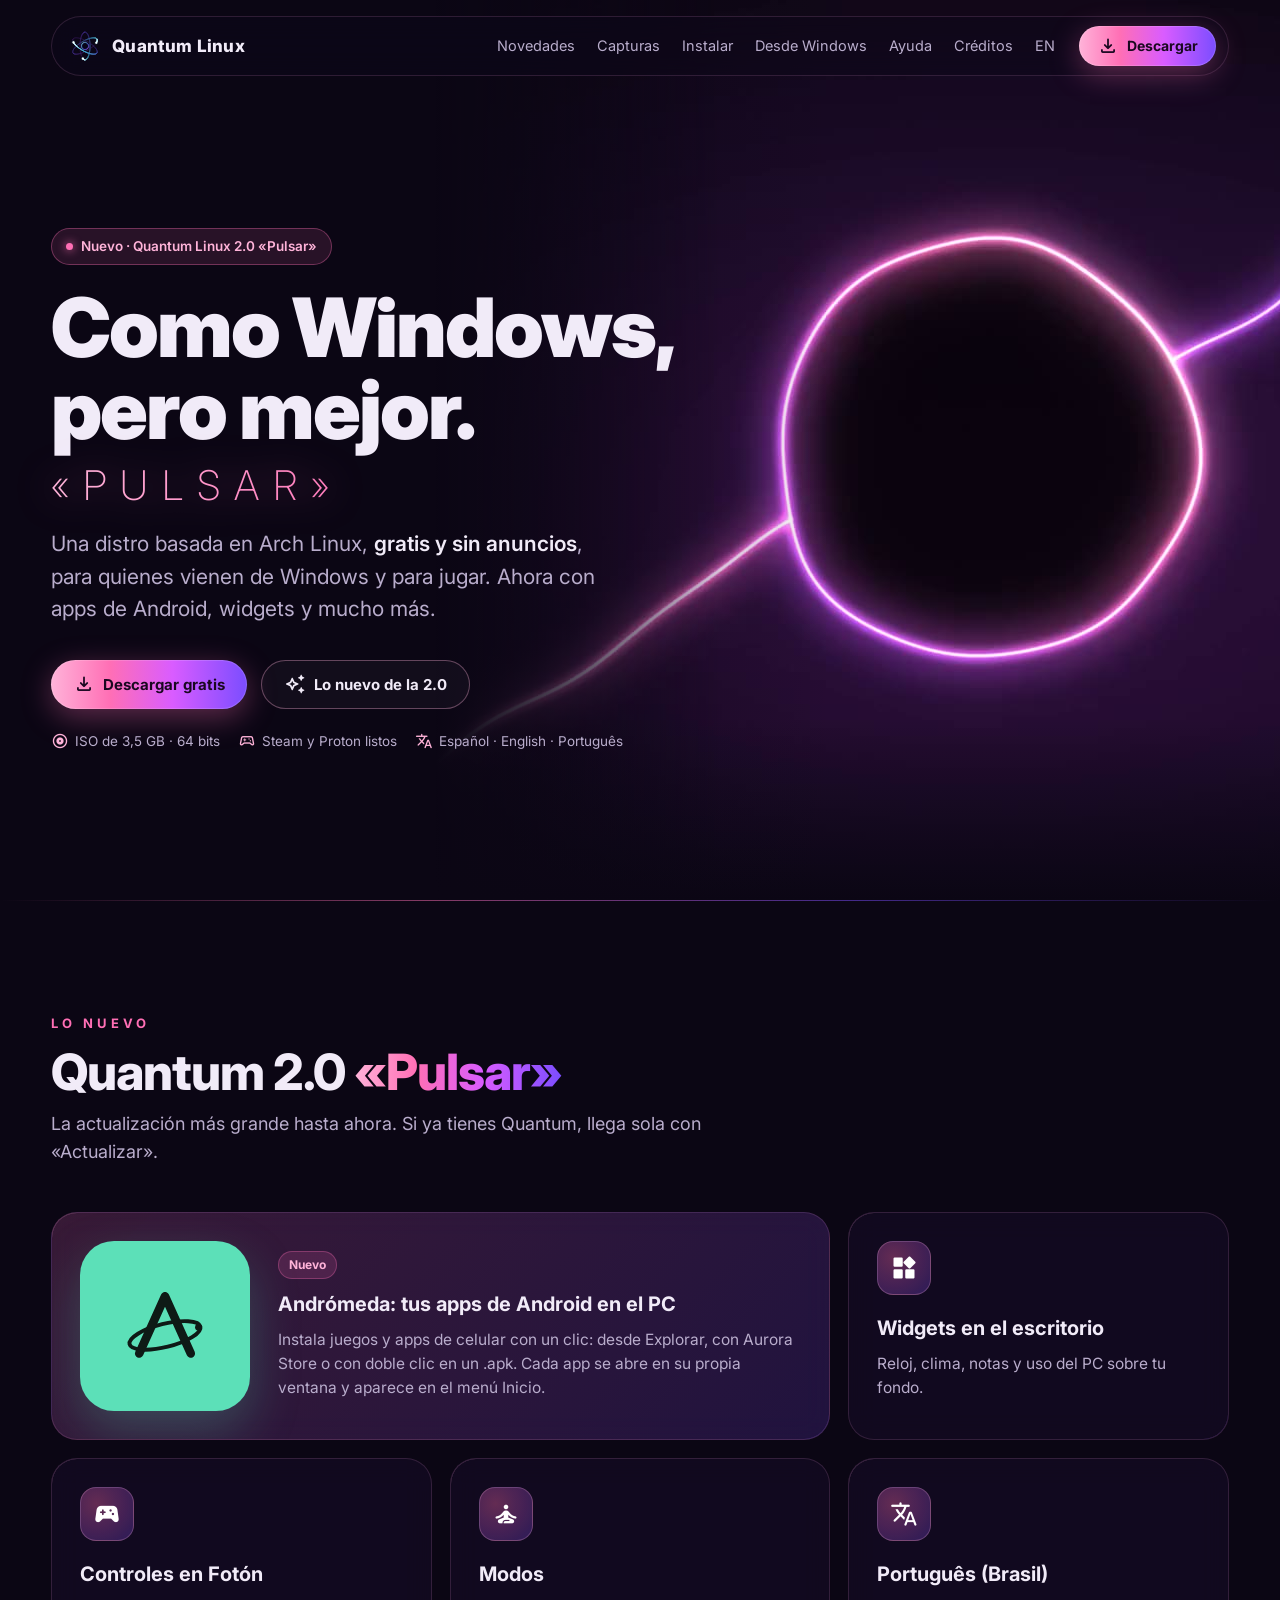
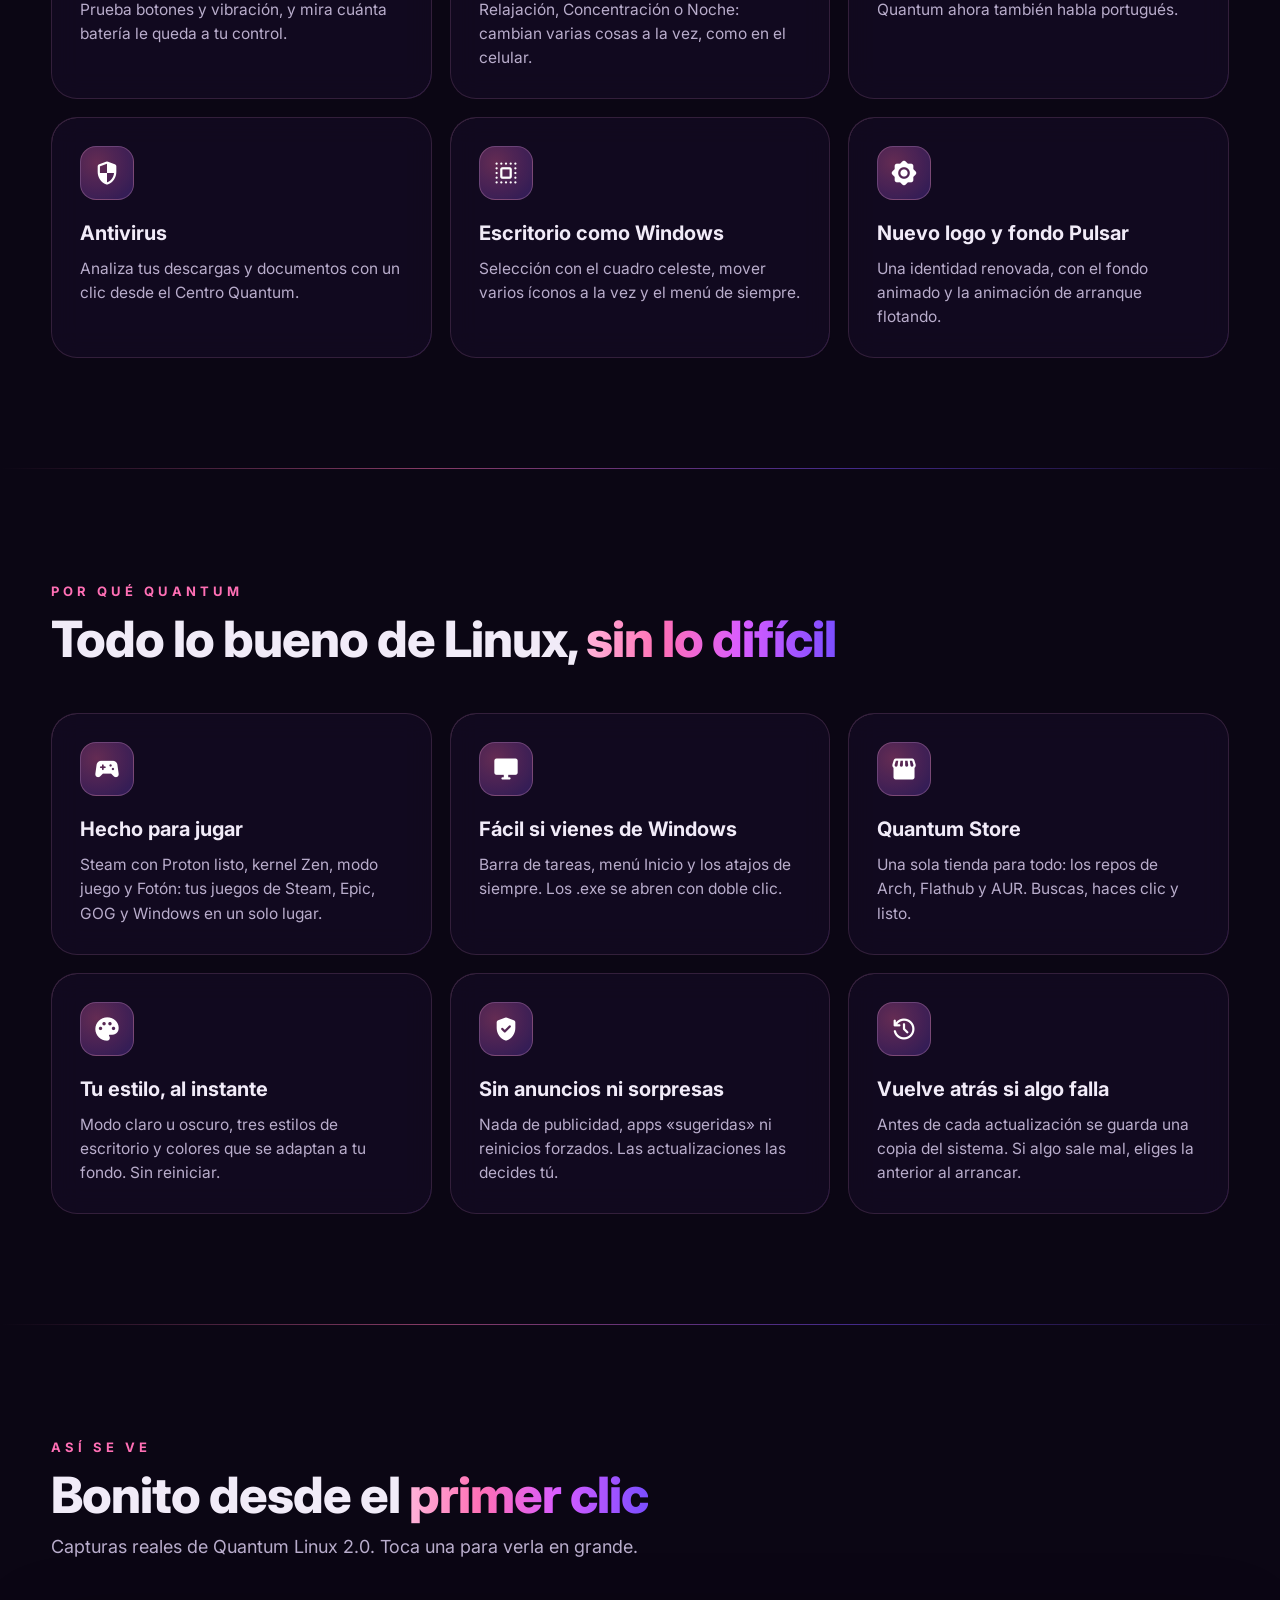
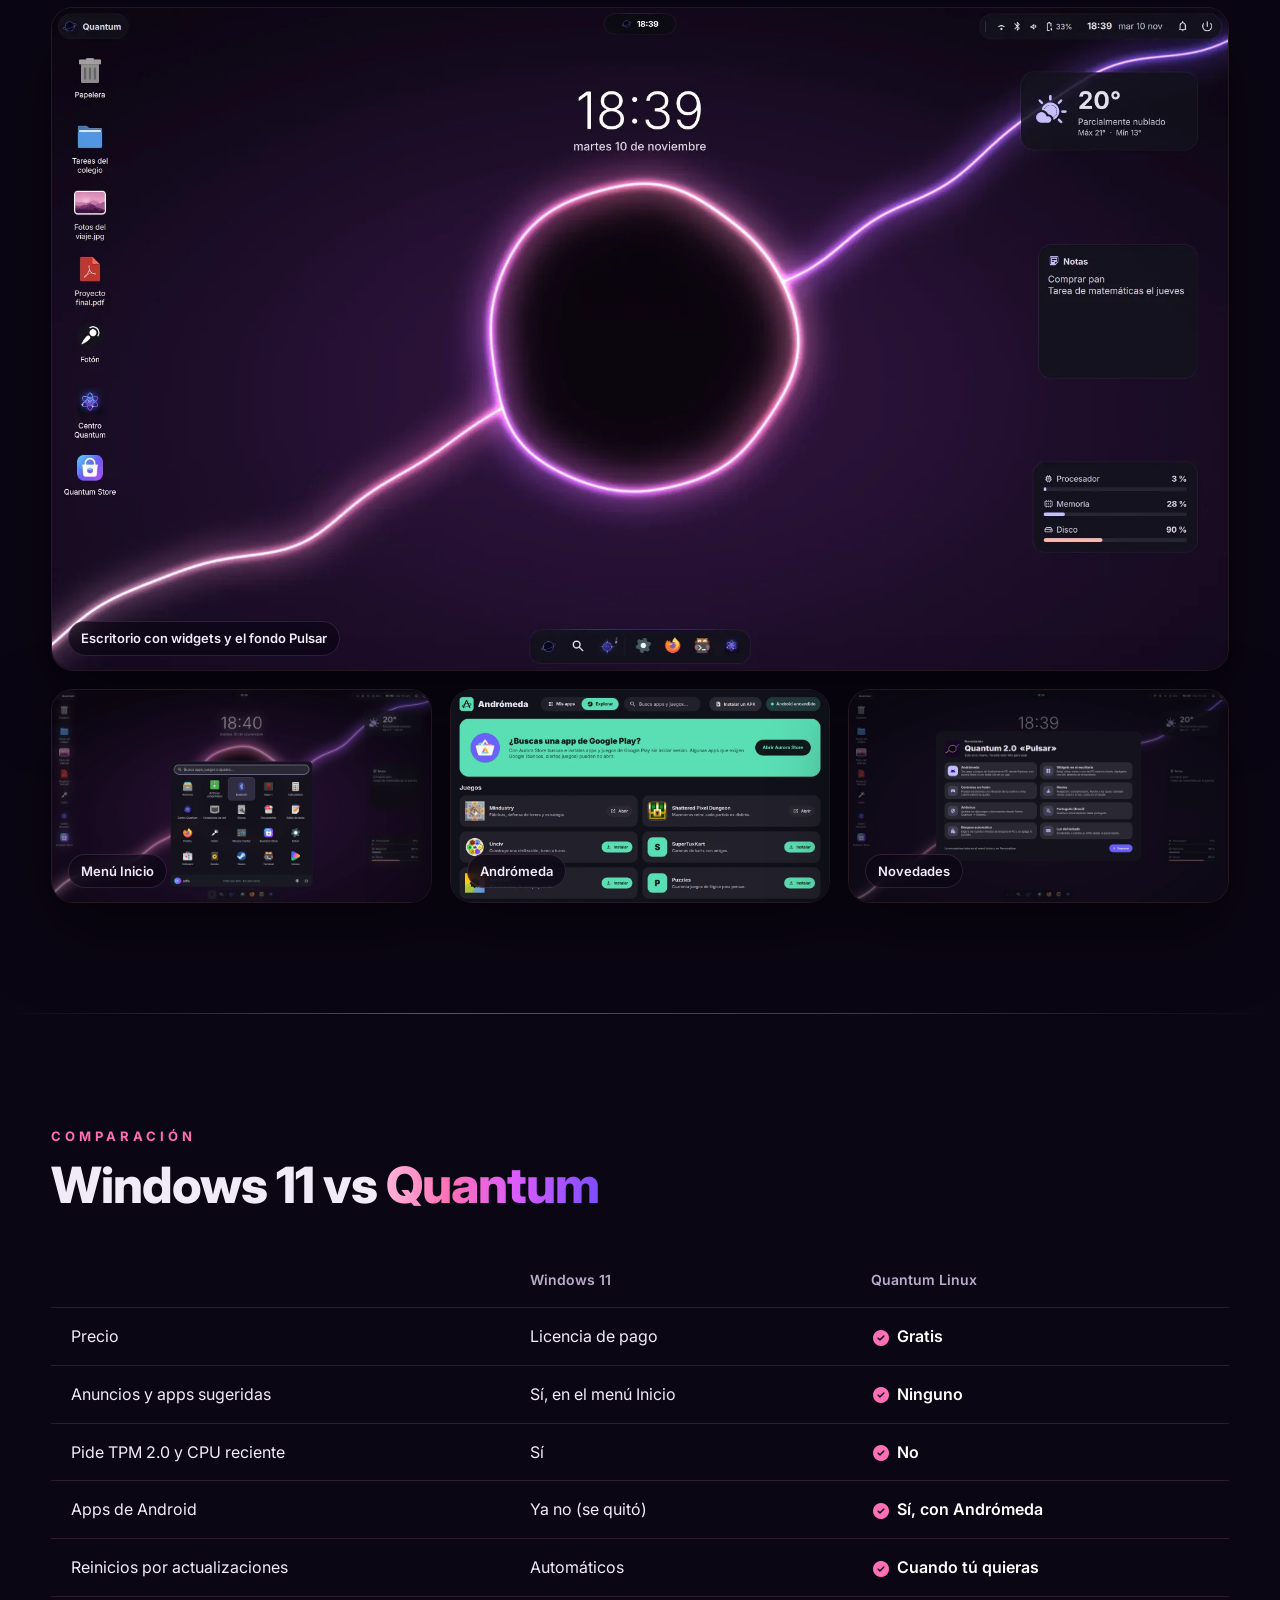
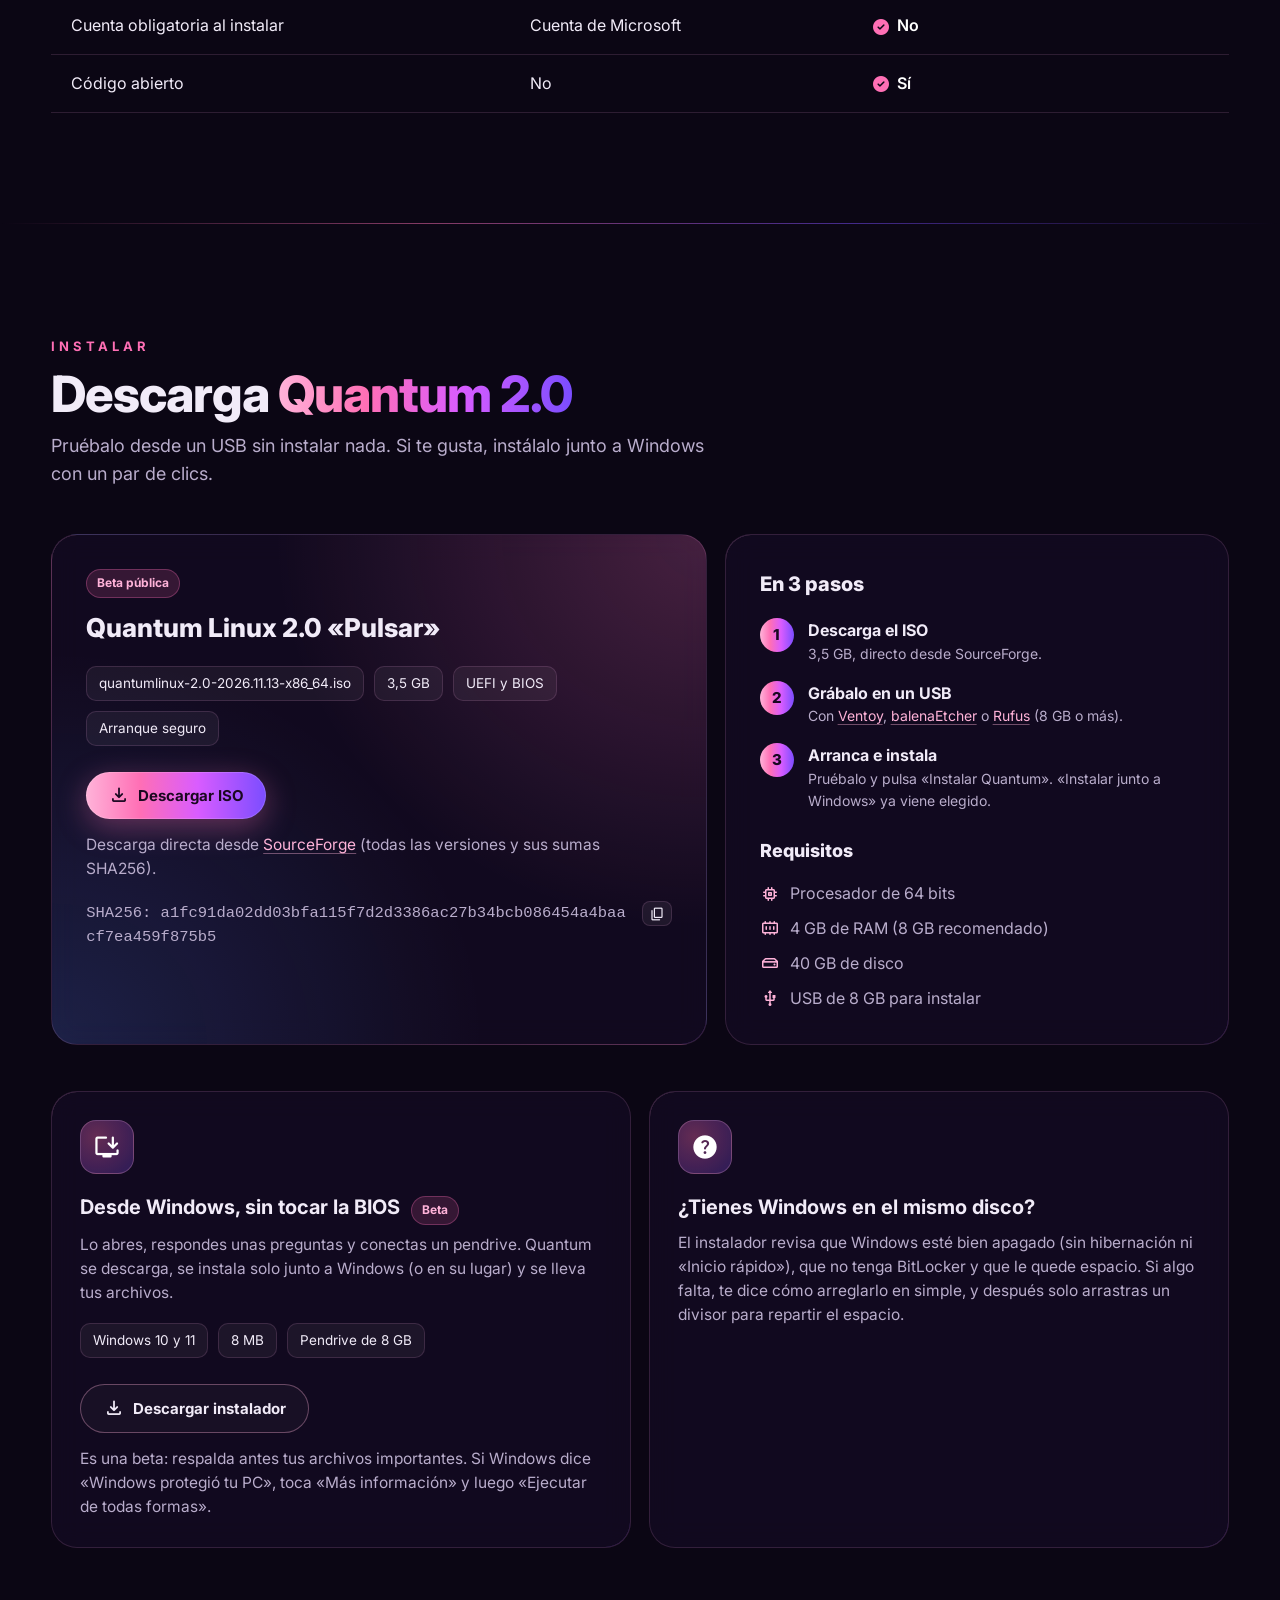
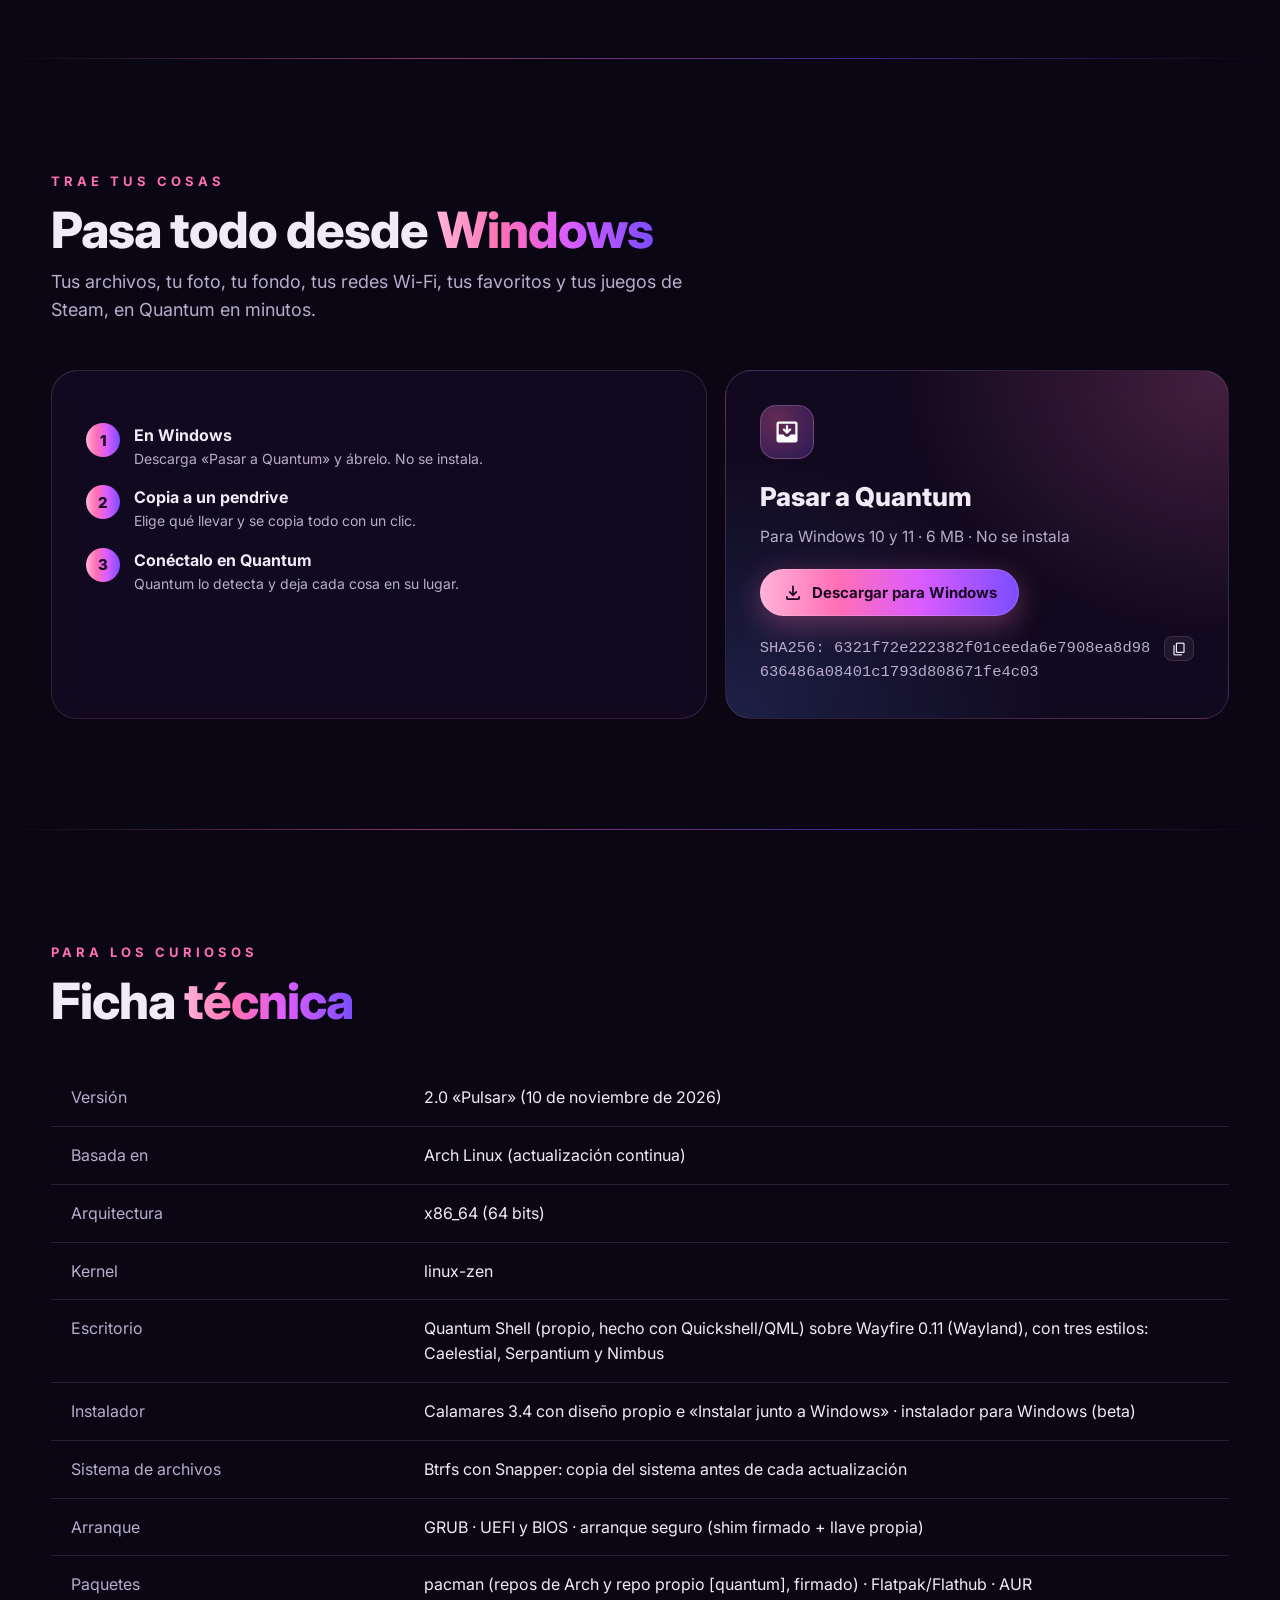
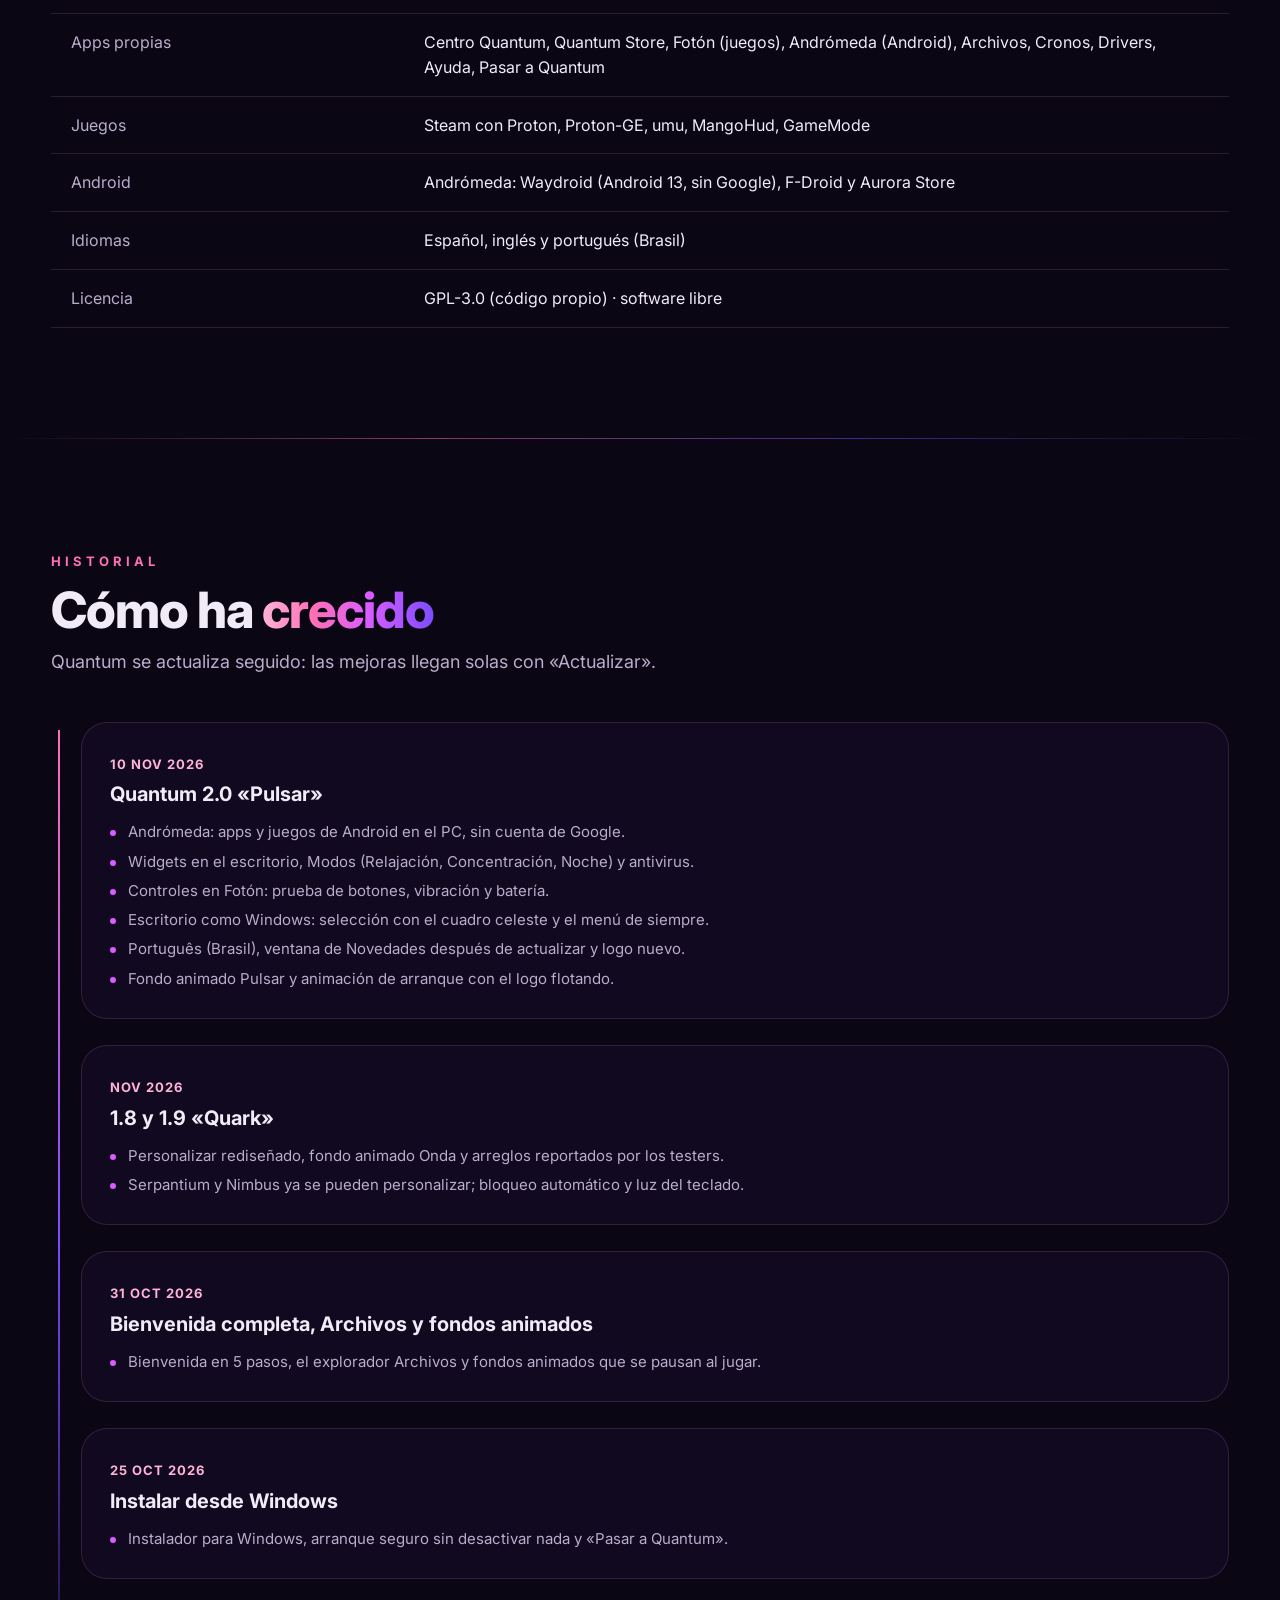
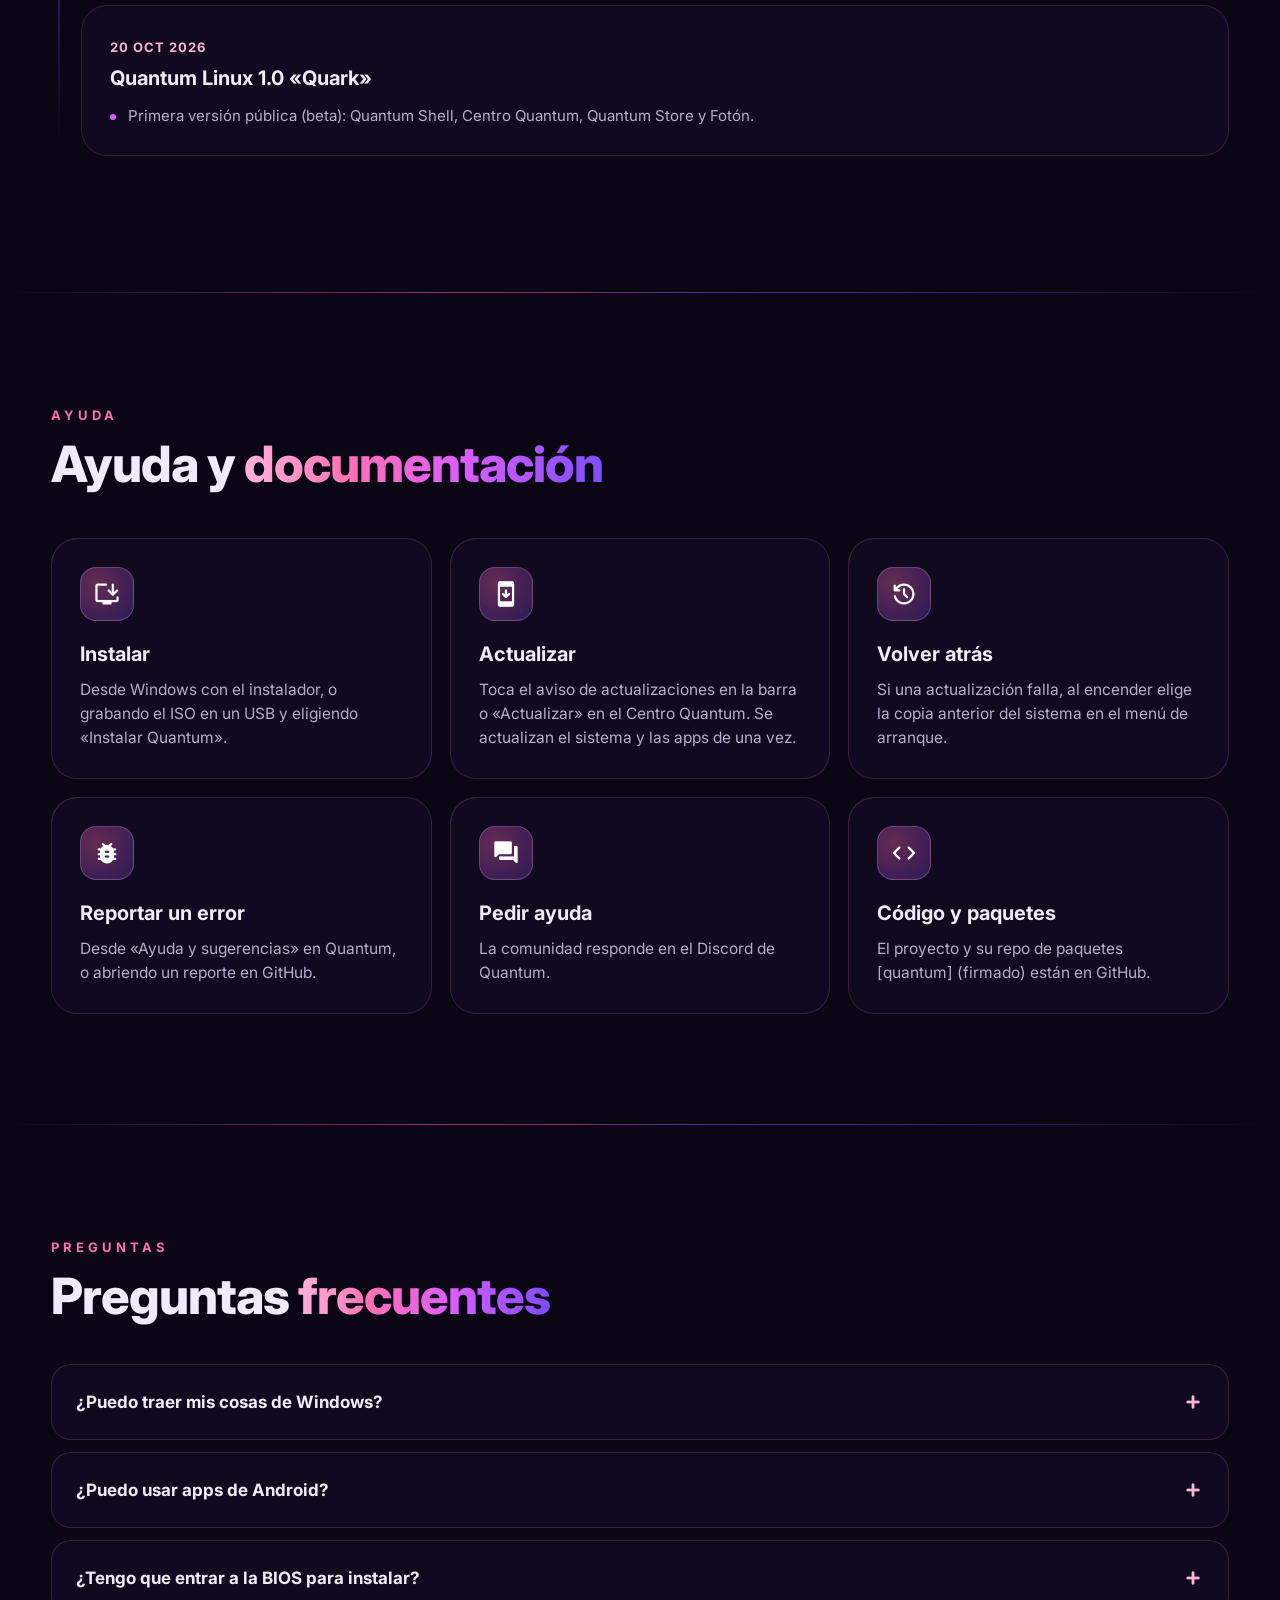
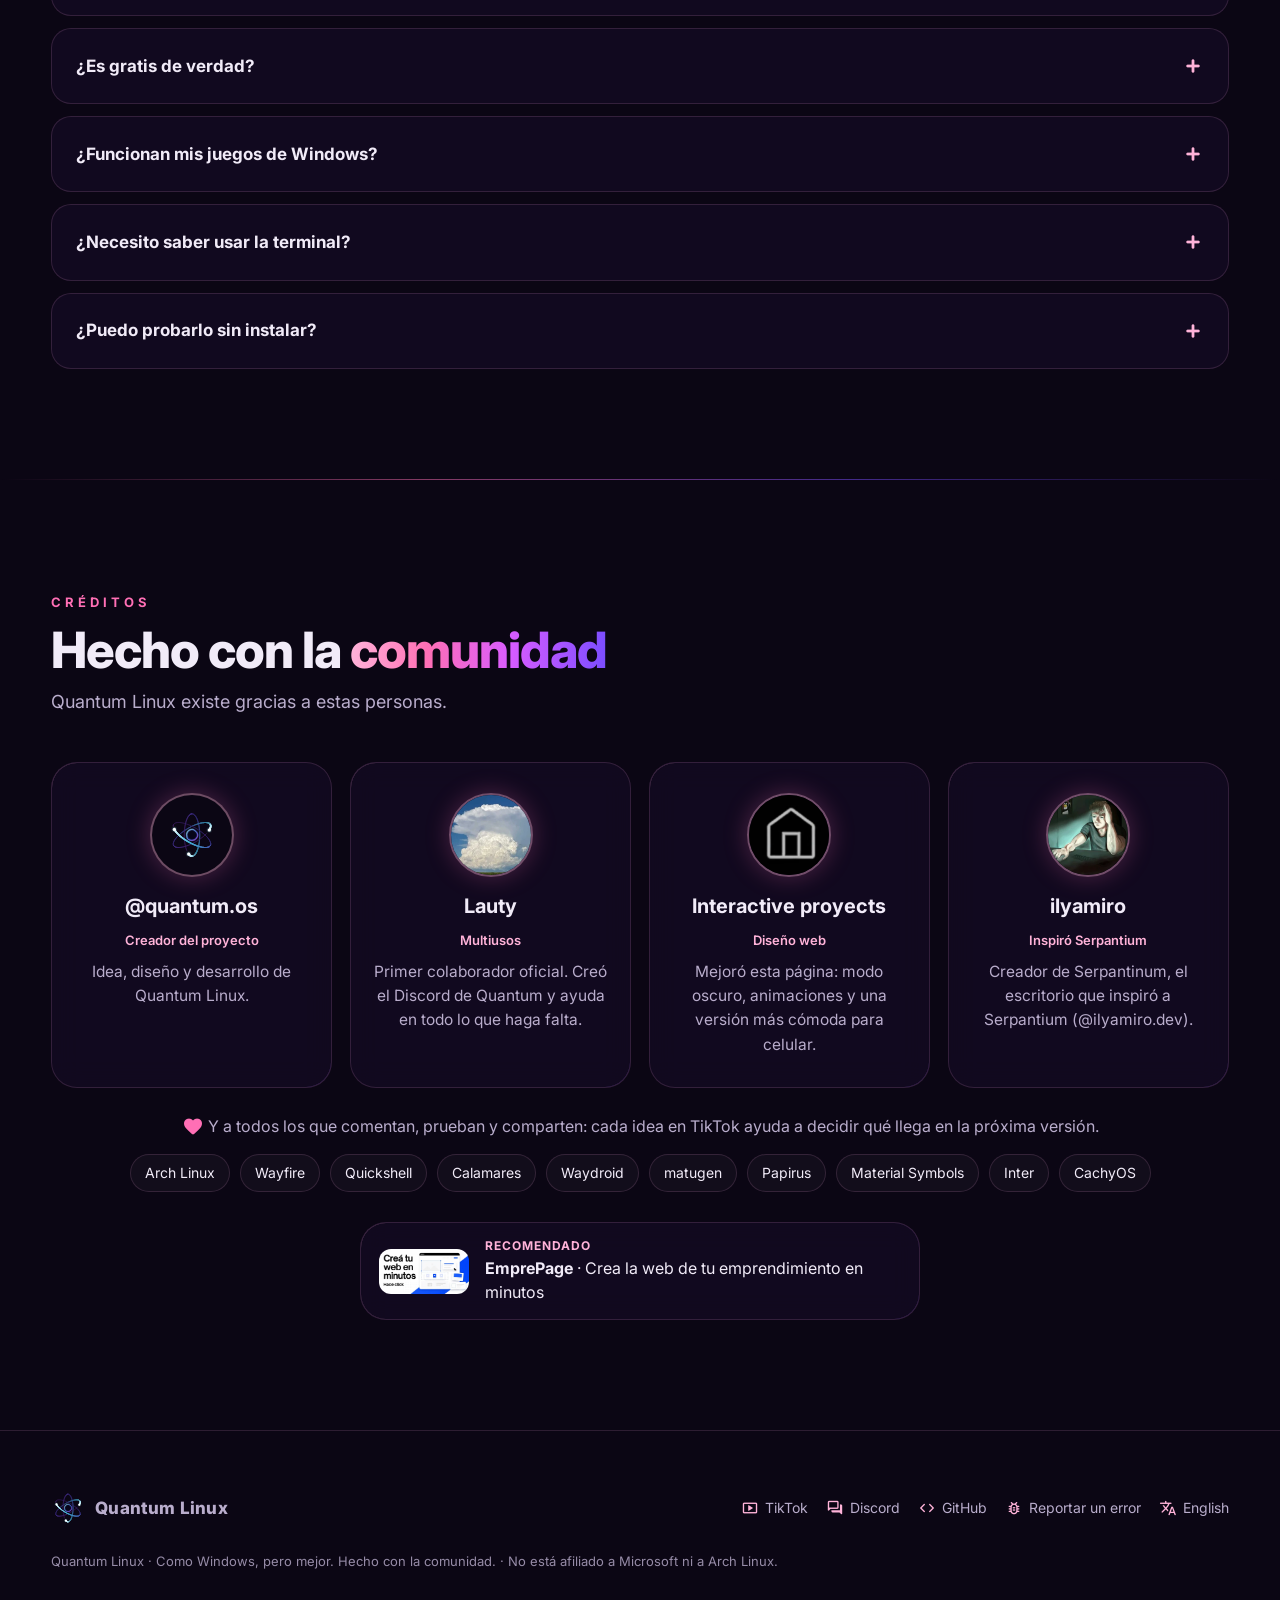
==== commit d3f07cc2: "ISO 2.0 del 13 de noviembre: logo oficial, perfiles y arreglos de los reportes (descarga, SHA256 y l" ====
--- a/index.html
+++ b/index.html
@@ -131,10 +131,10 @@
     <div class="card main reveal">
       <span class="tag">Beta pública</span>
       <h3>Quantum Linux 2.0 «Pulsar»</h3>
-      <div class="facts"><span>quantumlinux-2.0-2026.11.10-x86_64.iso</span><span>3,5 GB</span><span>UEFI y BIOS</span><span>Arranque seguro</span></div>
-      <a class="btn primary" href="https://sourceforge.net/projects/quantum-linux/files/2.0/quantumlinux-2.0-2026.11.10-x86_64.iso/download"><span class="ms">download</span>Descargar ISO</a>
+      <div class="facts"><span>quantumlinux-2.0-2026.11.13-x86_64.iso</span><span>3,5 GB</span><span>UEFI y BIOS</span><span>Arranque seguro</span></div>
+      <a class="btn primary" href="https://sourceforge.net/projects/quantum-linux/files/2.0/quantumlinux-2.0-2026.11.13-x86_64.iso/download"><span class="ms">download</span>Descargar ISO</a>
       <p class="note">Descarga directa desde <a href="https://sourceforge.net/projects/quantum-linux/files/" target="_blank" rel="noopener">SourceForge</a> (todas las versiones y sus sumas SHA256).</p>
-      <p class="sha">SHA256: 4530a4fdb596252dd728e9f54953093a8550a3765c73cf39051a221b352ce116<button class="copy" type="button" data-copy="4530a4fdb596252dd728e9f54953093a8550a3765c73cf39051a221b352ce116" aria-label="Copiar SHA256"><span class="ms">content_copy</span></button></p>
+      <p class="sha">SHA256: a1fc91da02dd03bfa115f7d2d3386ac27b34bcb086454a4baacf7ea459f875b5<button class="copy" type="button" data-copy="a1fc91da02dd03bfa115f7d2d3386ac27b34bcb086454a4baacf7ea459f875b5" aria-label="Copiar SHA256"><span class="ms">content_copy</span></button></p>
     </div>
     <div class="card reveal">
       <h3 style="font-size:20px">En 3 pasos</h3>
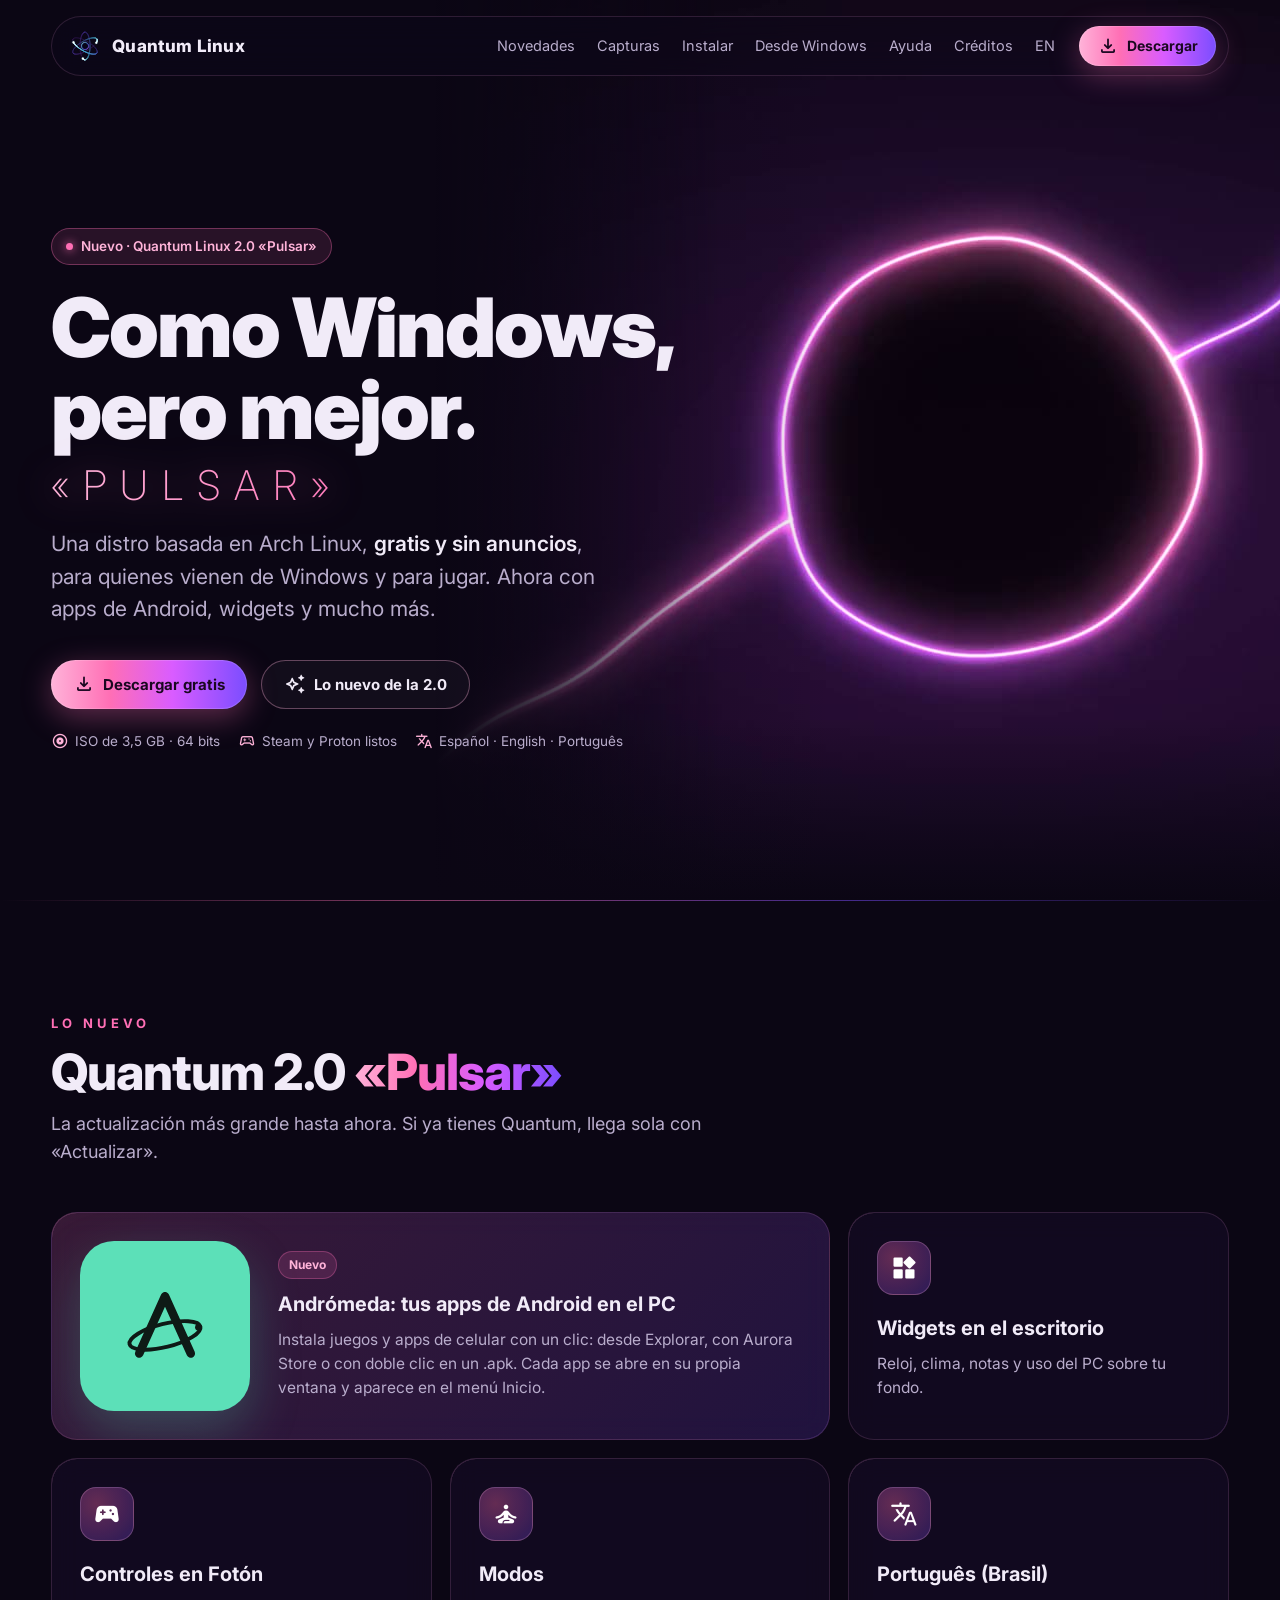
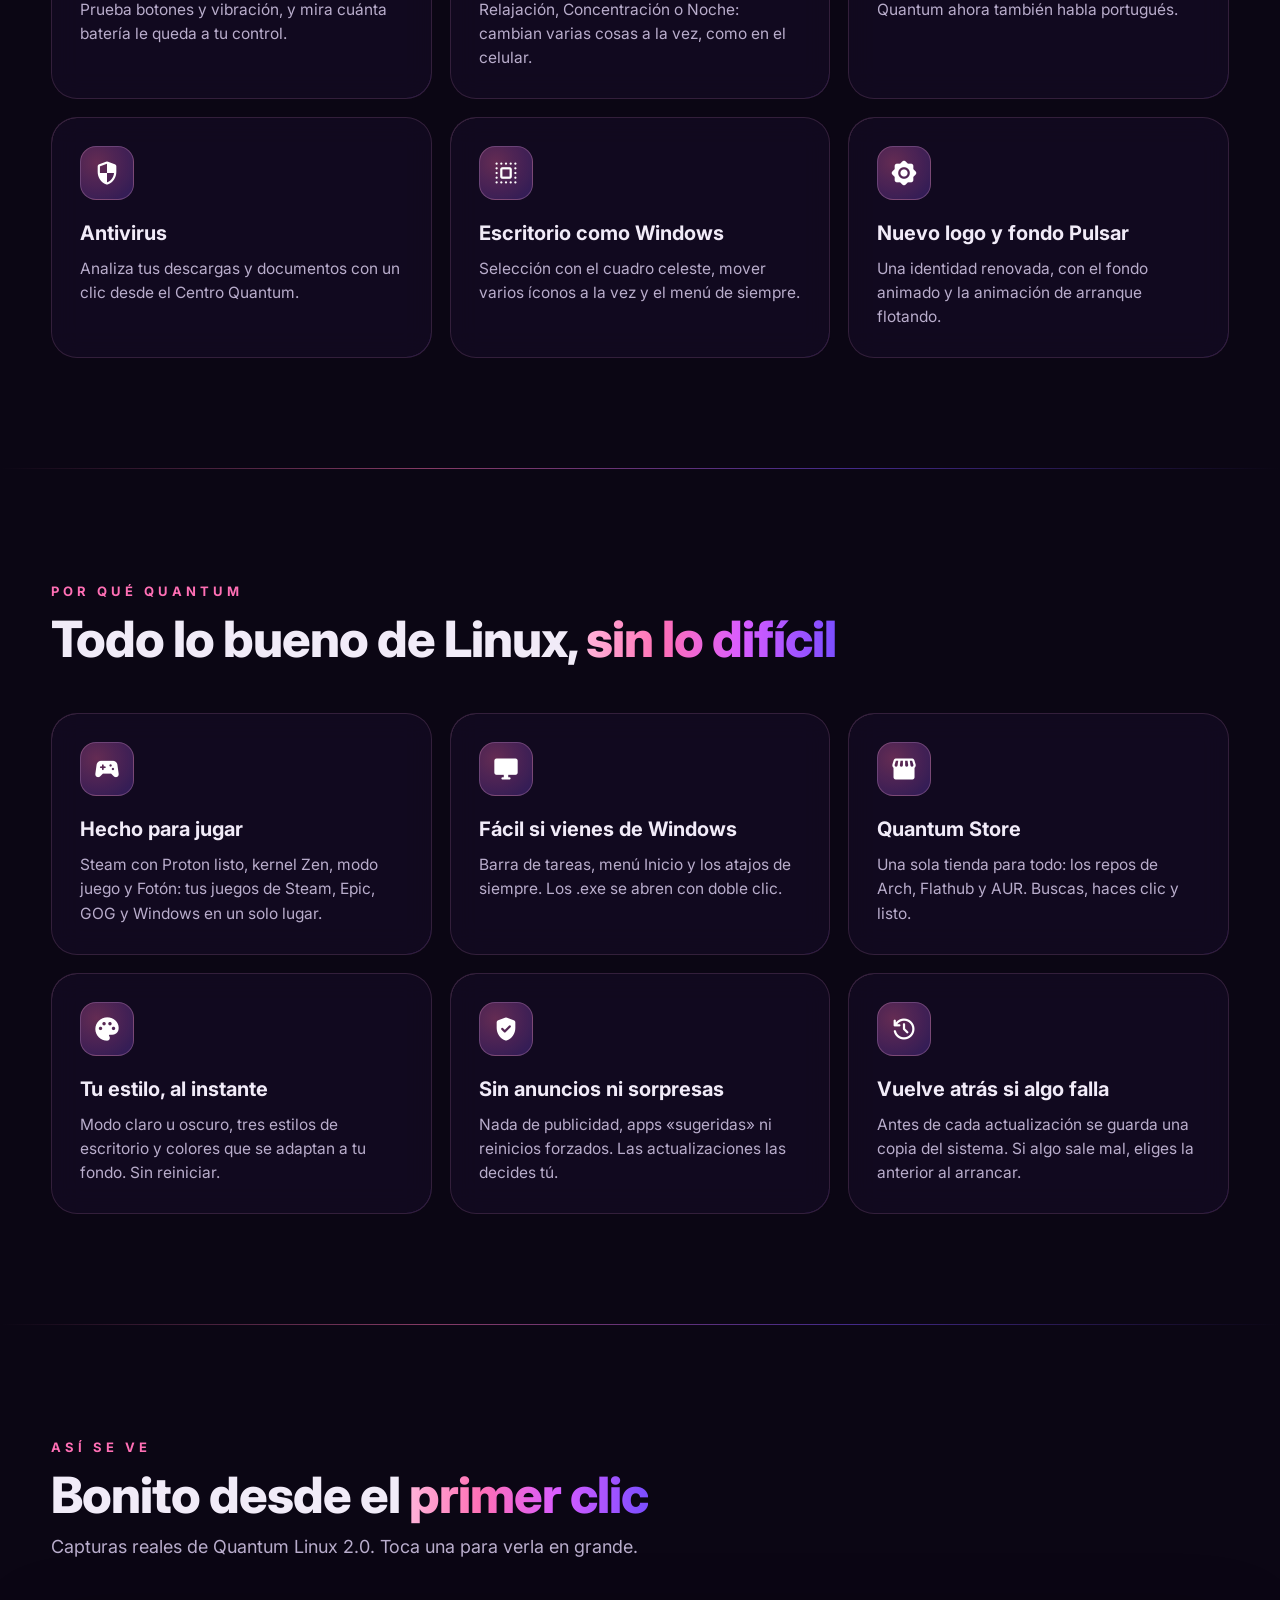
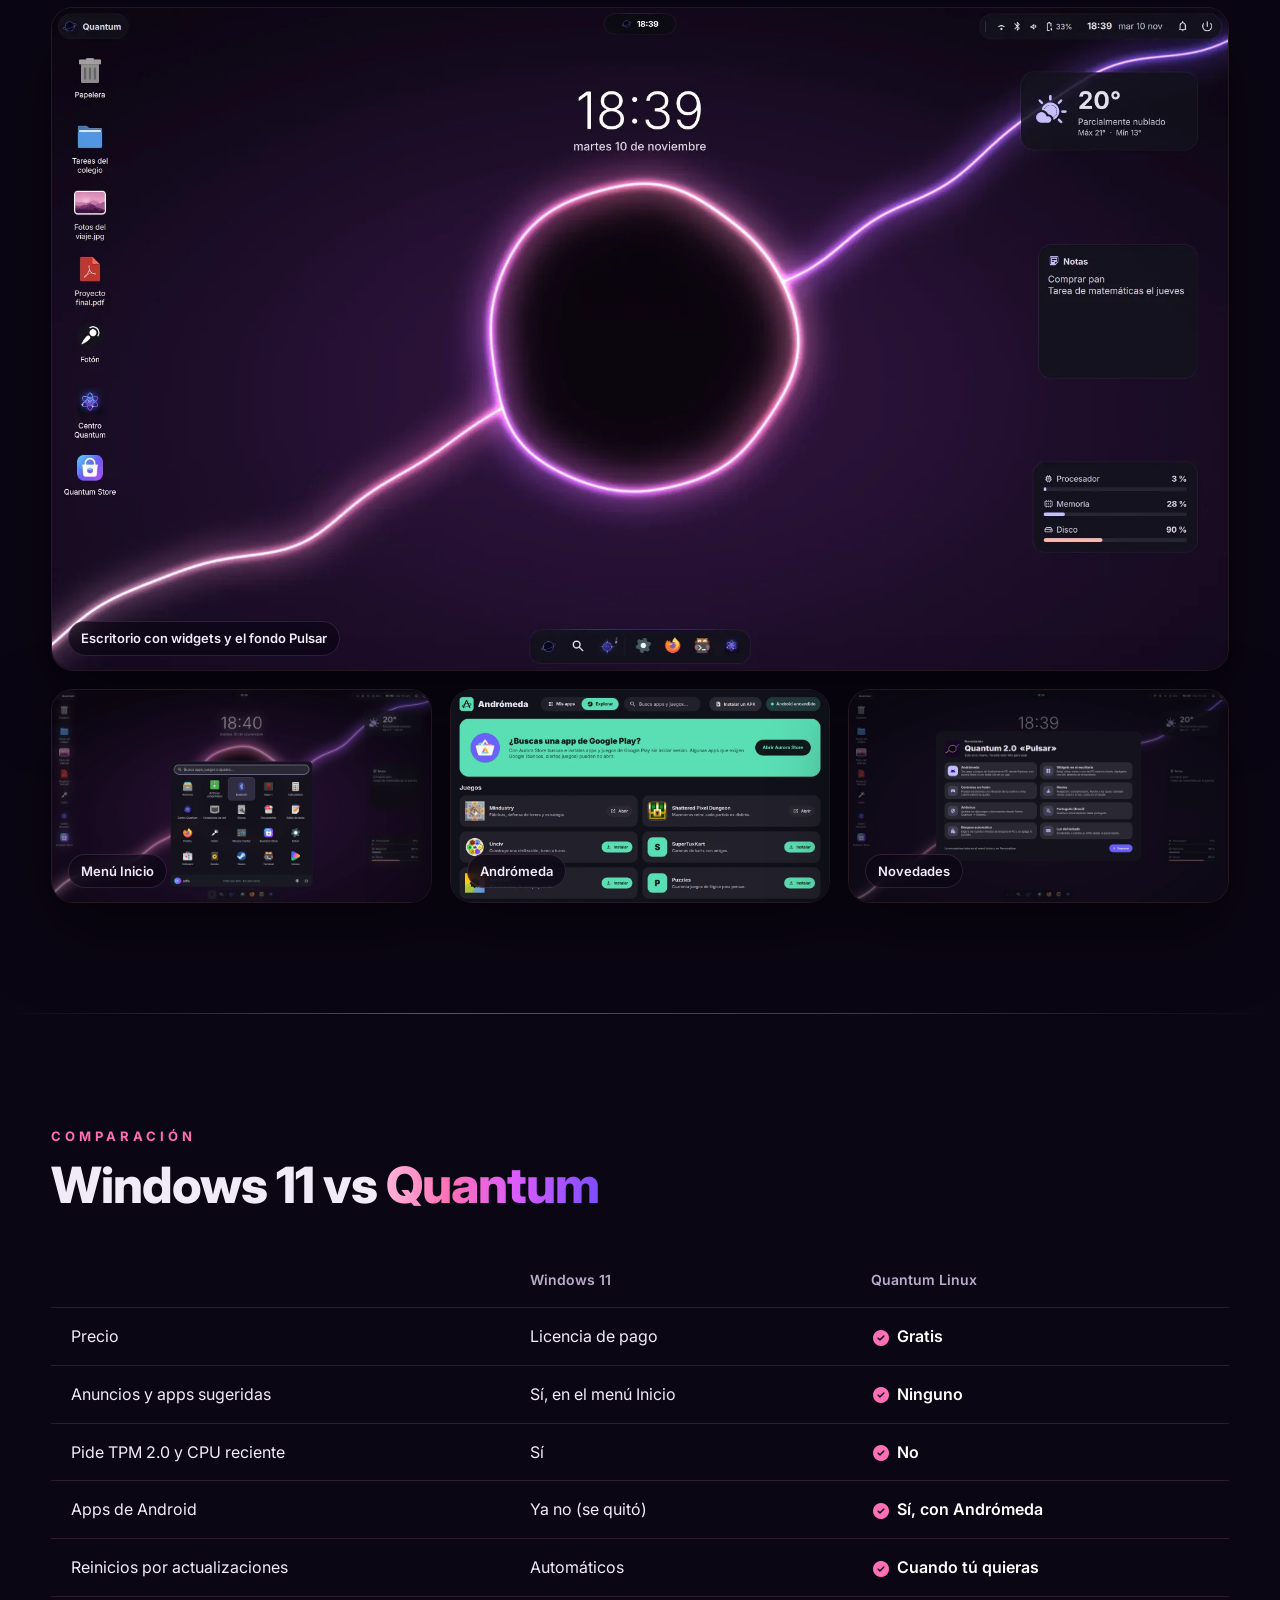
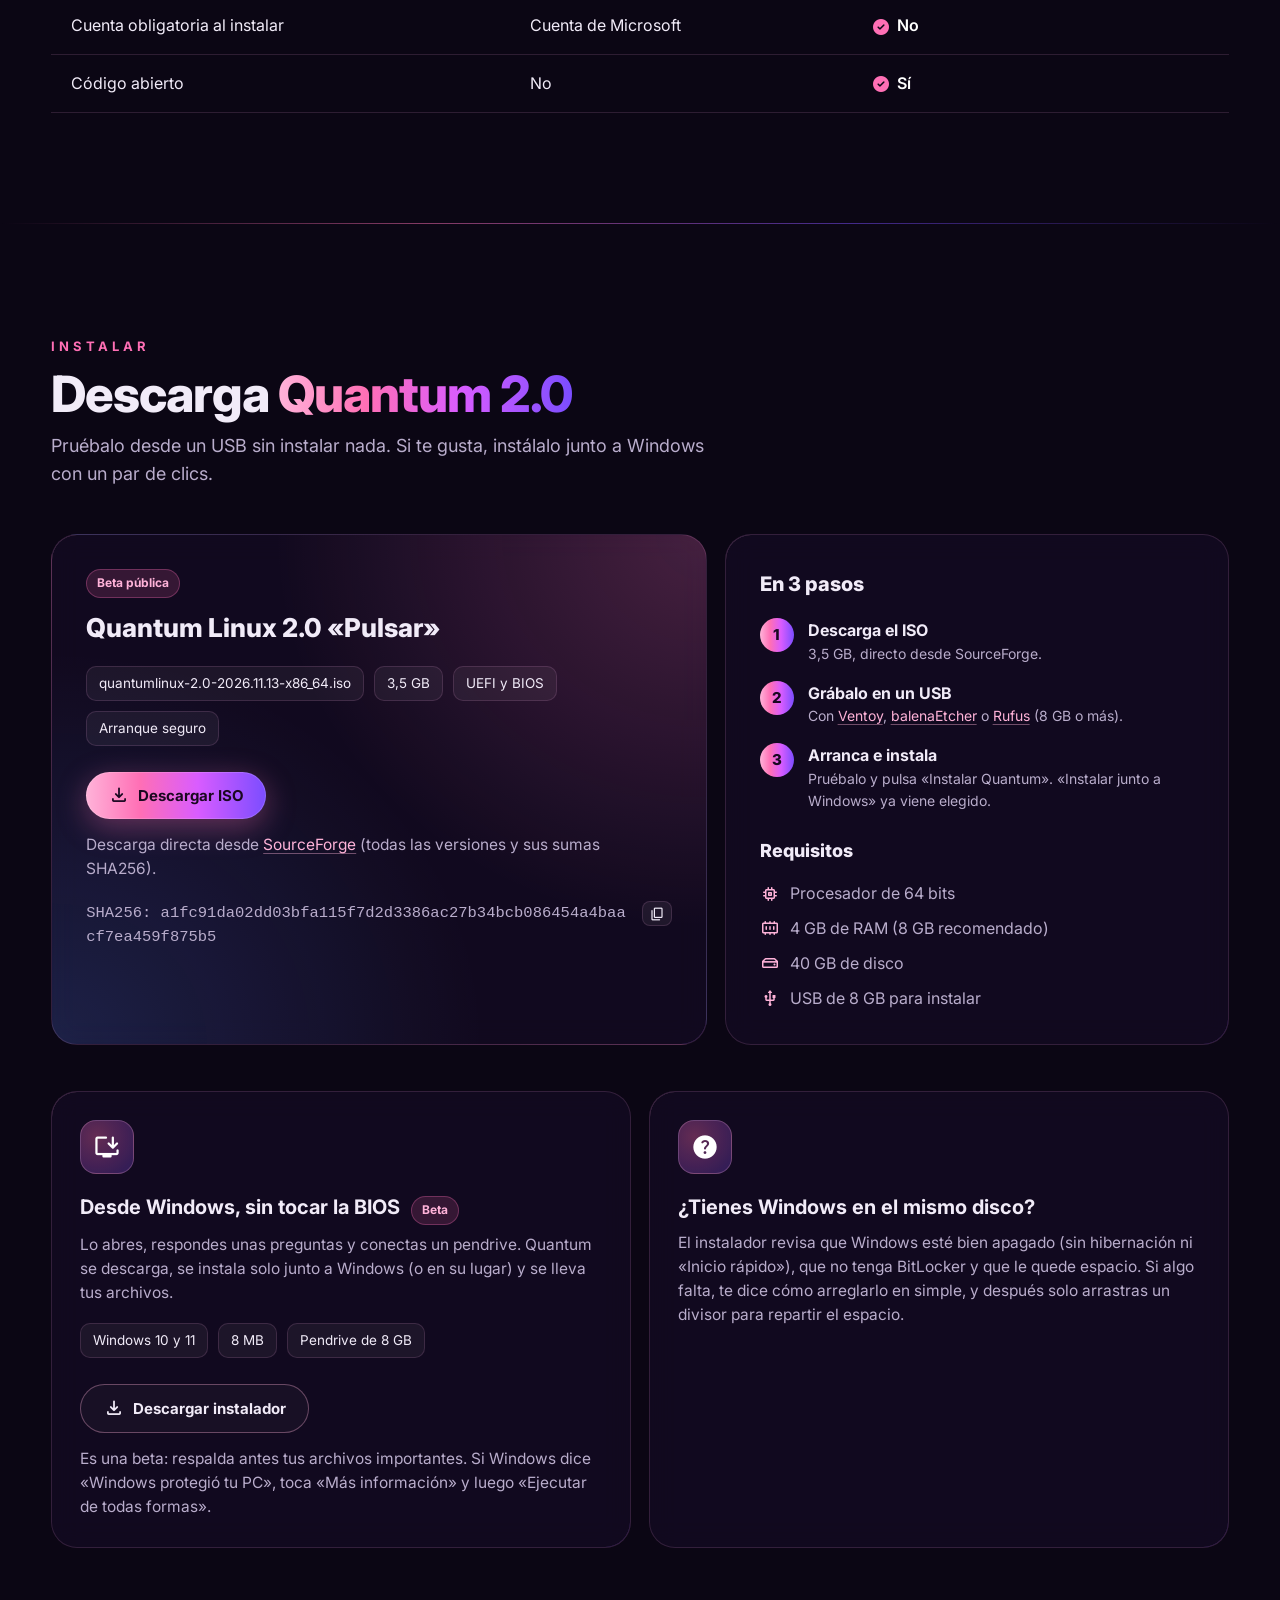
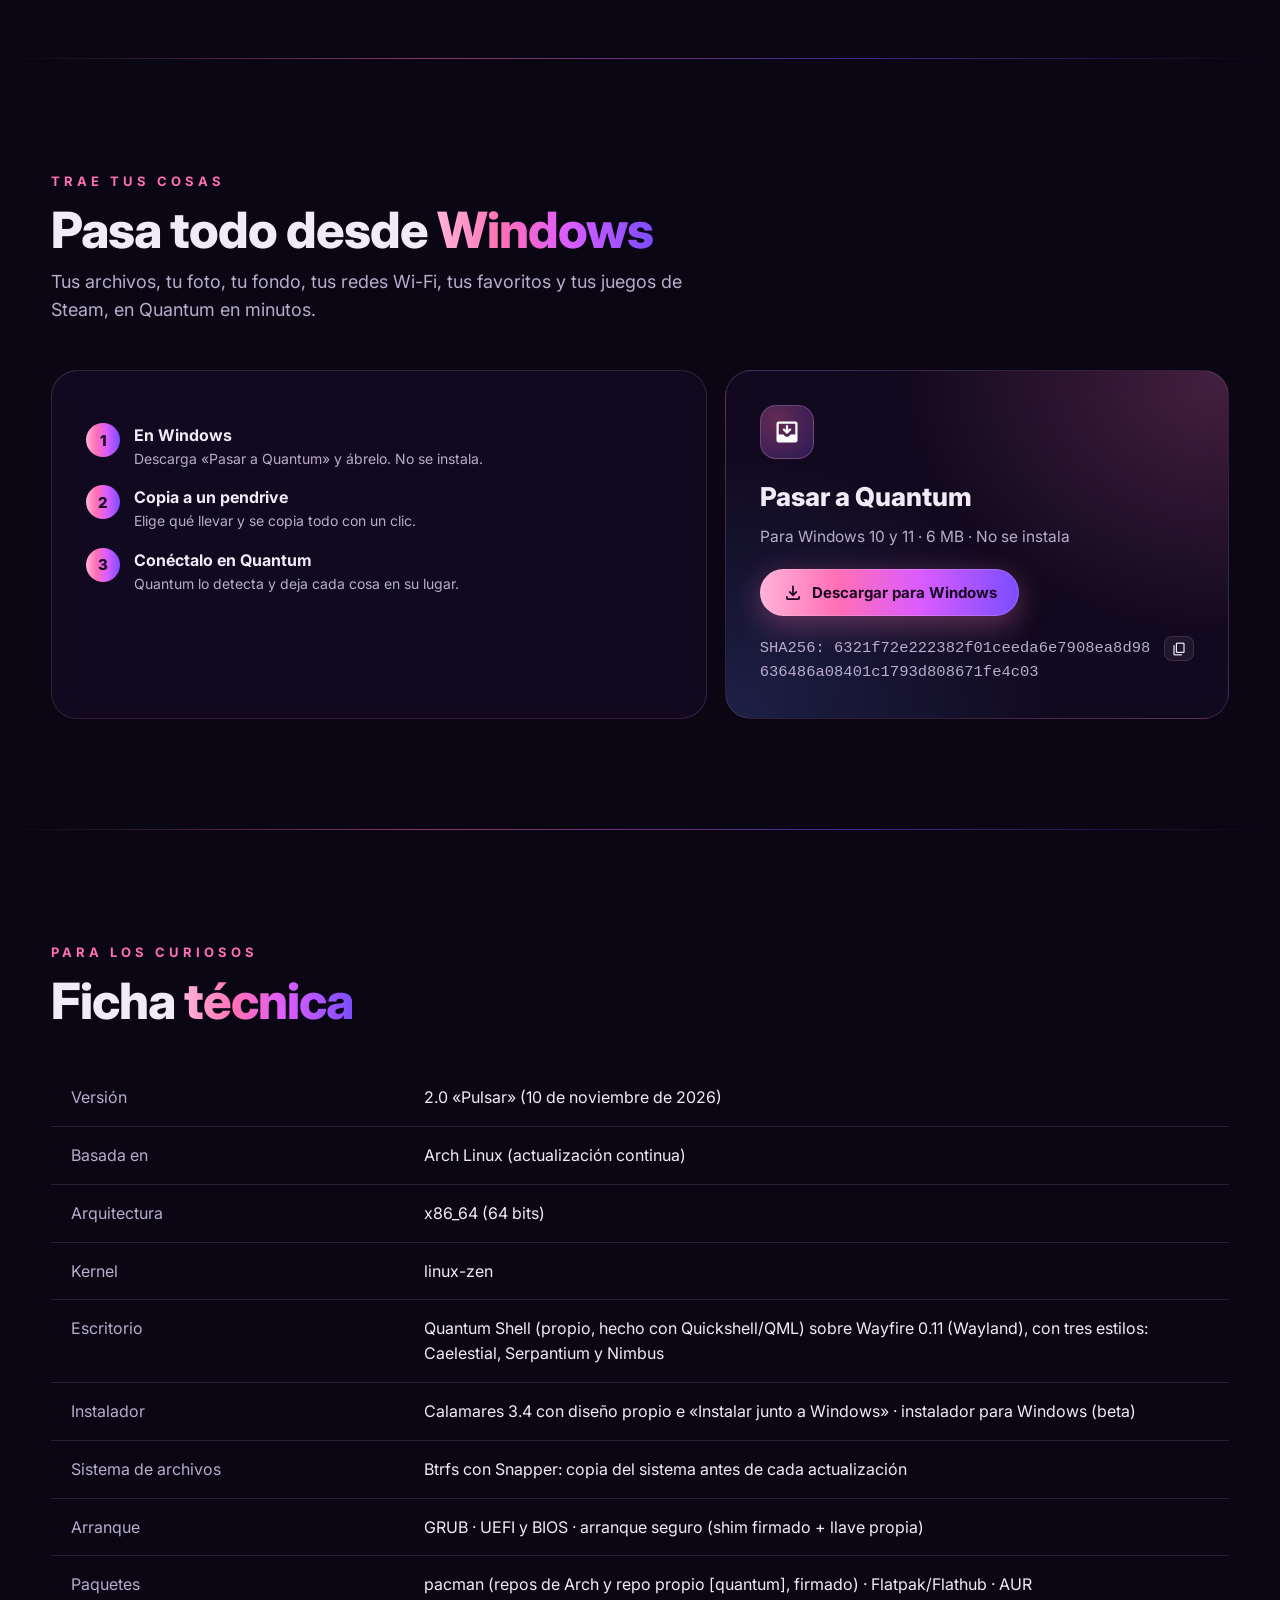
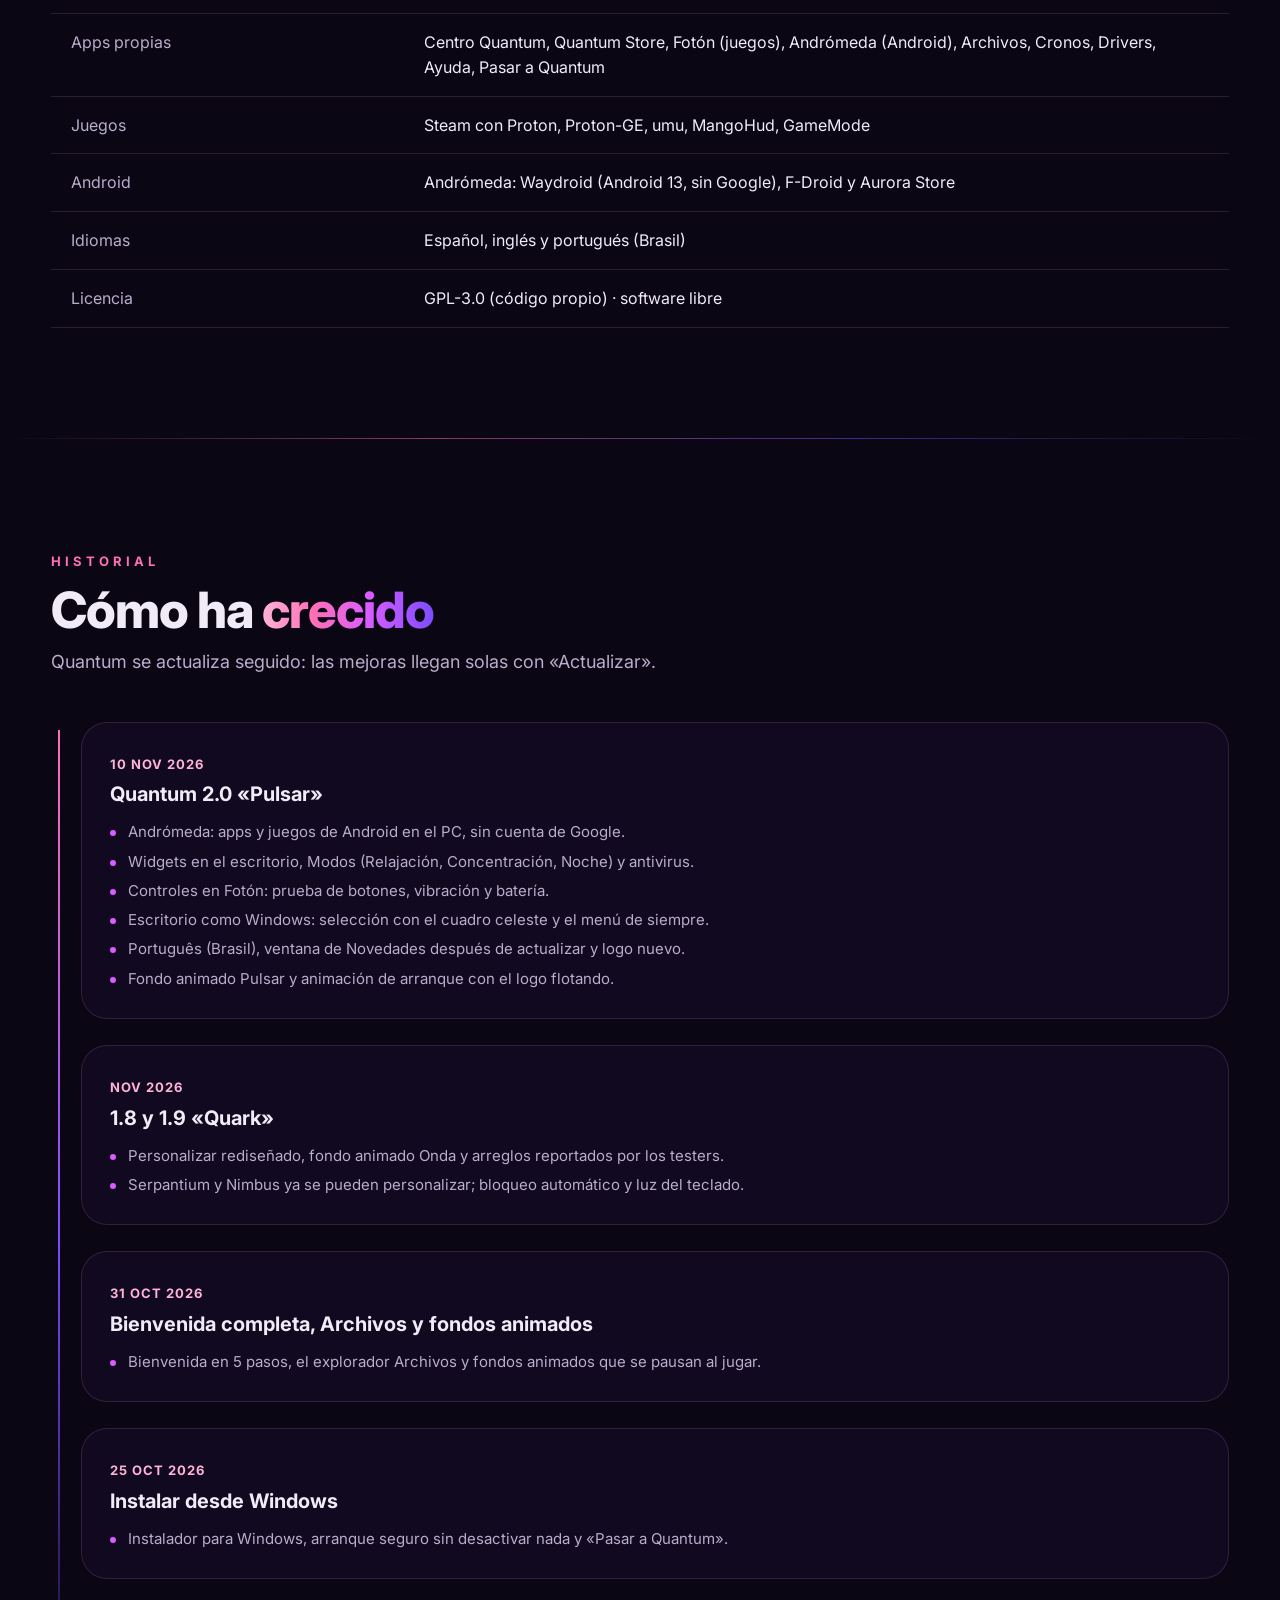
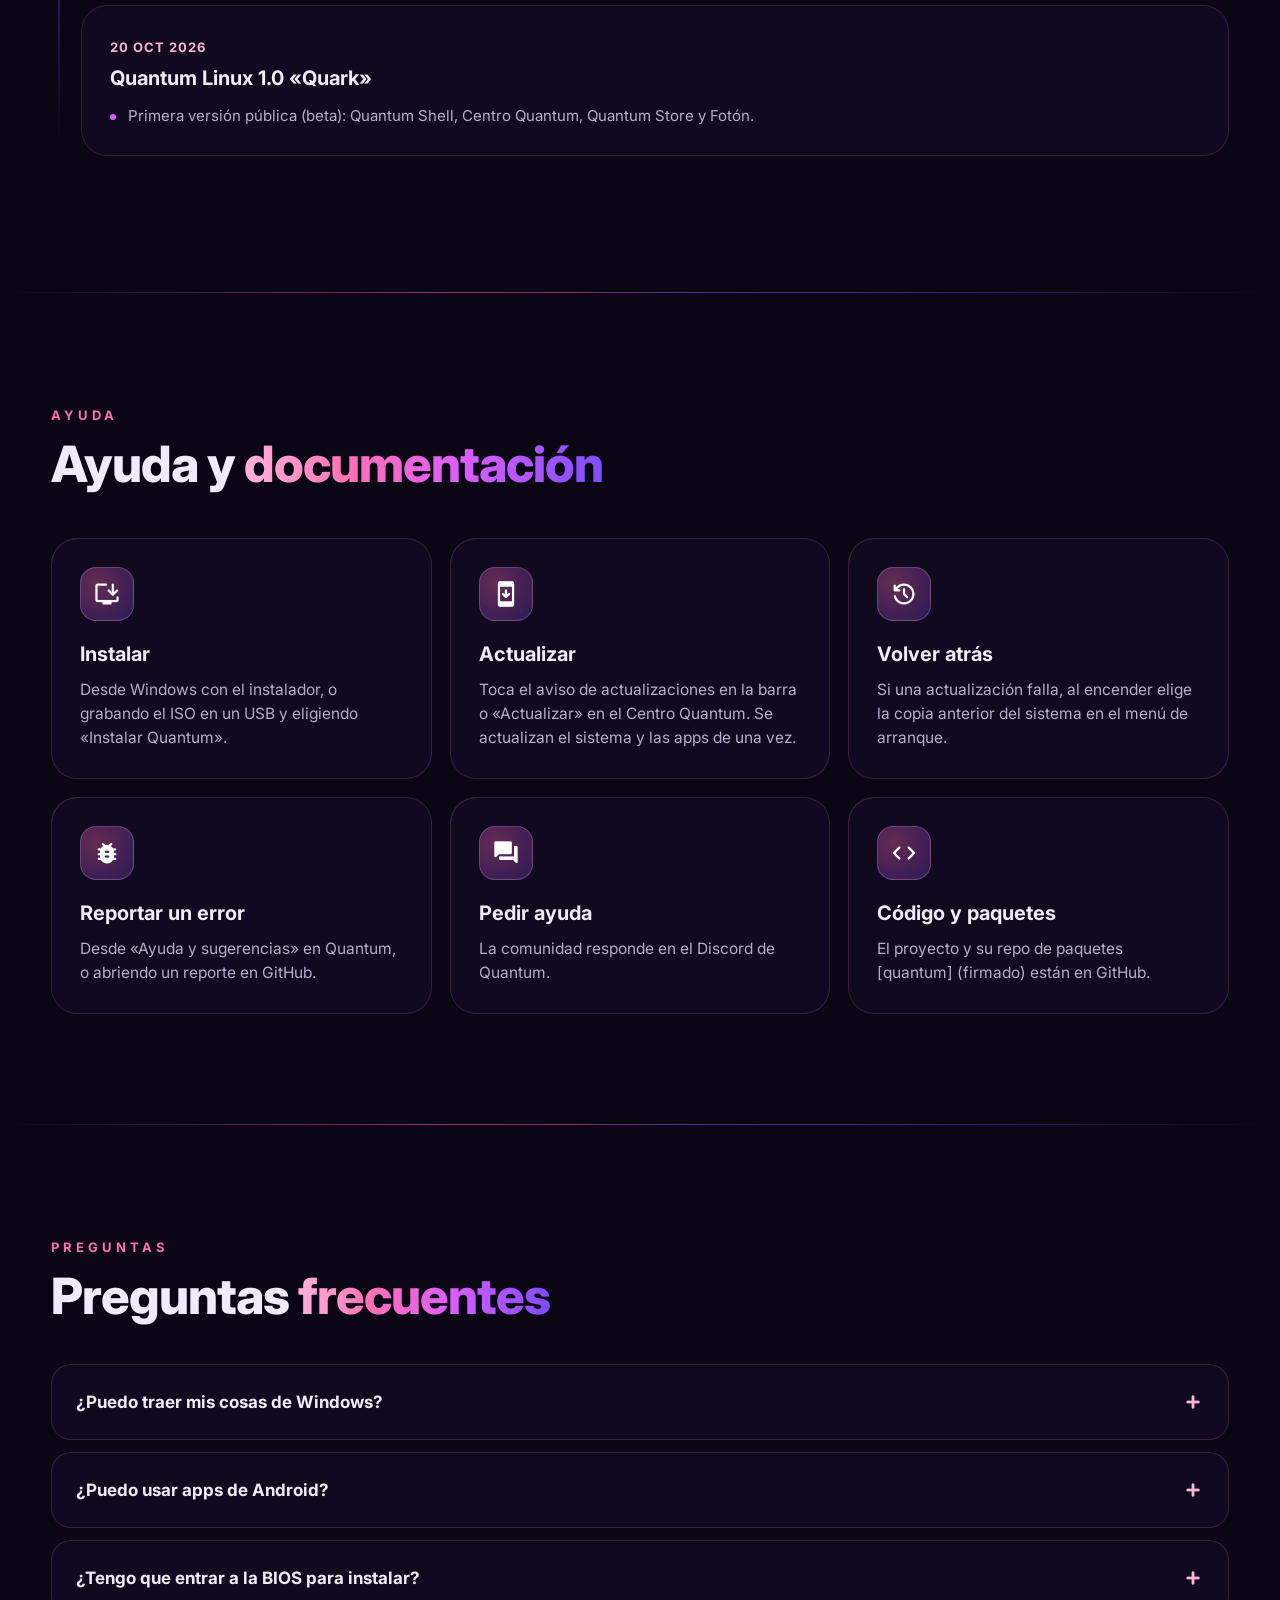
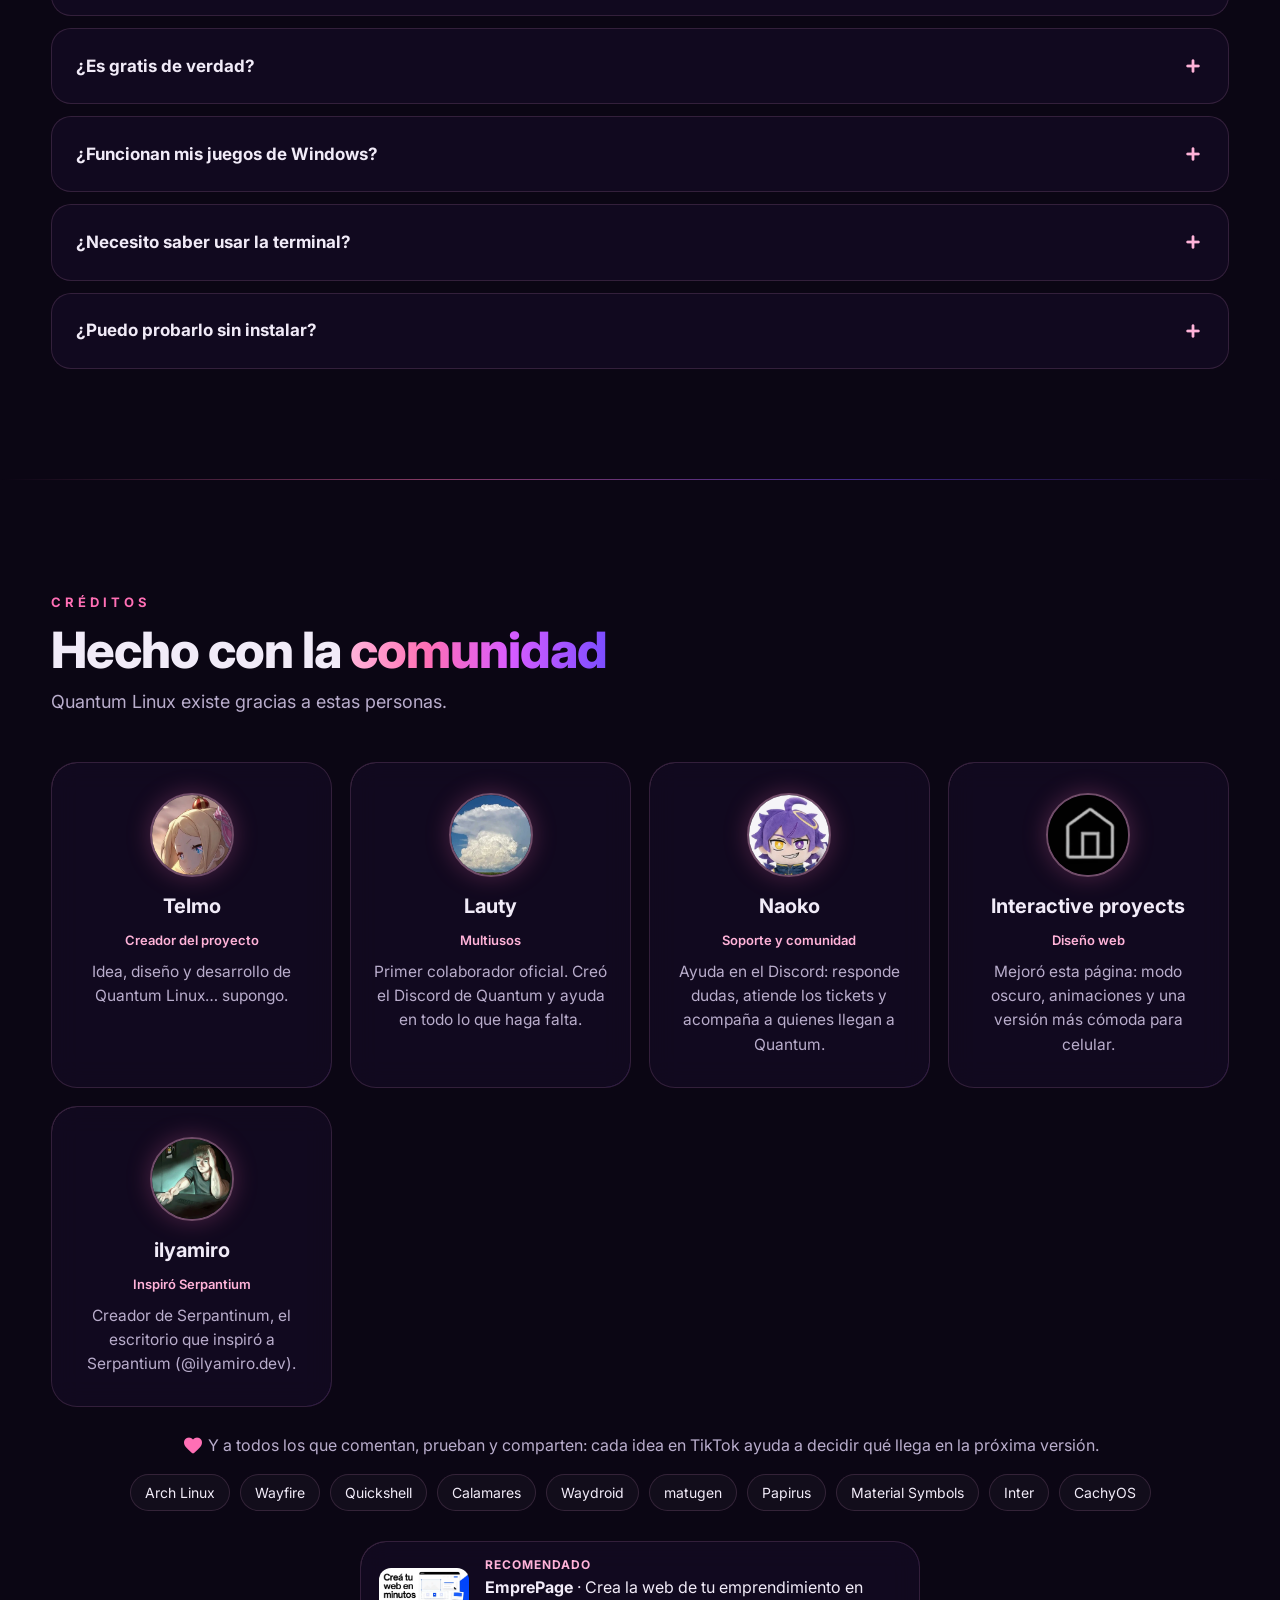
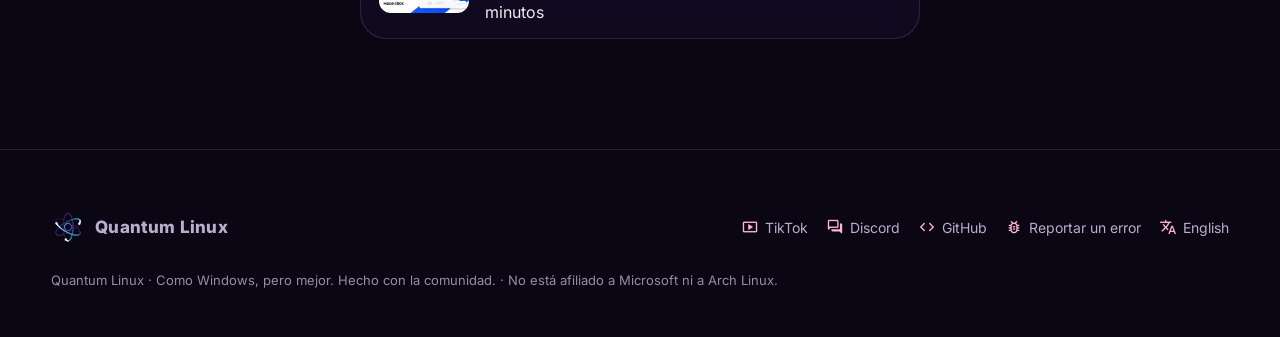
==== commit 6c7aacac: "Créditos: Telmo (creador) con su nueva foto y Naoko (soporte y comunidad)" ====
--- a/index.html
+++ b/index.html
@@ -268,8 +268,9 @@
   <h2>Hecho con la <em>comunidad</em></h2>
   <p class="sub">Quantum Linux existe gracias a estas personas.</p>
   <div class="people">
-    <a class="card person reveal" href="https://www.tiktok.com/@quantum.os" target="_blank" rel="noopener"><img class="mk" src="assets/quantum-mark.svg" alt=""><h3>@quantum.os</h3><span class="role">Creador del proyecto</span><p>Idea, diseño y desarrollo de Quantum Linux.</p></a>
+    <a class="card person reveal" href="https://www.tiktok.com/@quantum.os" target="_blank" rel="noopener"><img src="assets/img/telmo.webp" alt="Beatrice"><h3>Telmo</h3><span class="role">Creador del proyecto</span><p>Idea, diseño y desarrollo de Quantum Linux… supongo.</p></a>
     <a class="card person reveal" href="https://discord.gg/qWmEb9xHkZ" target="_blank" rel="noopener"><img src="assets/img/lauty.webp" alt=""><h3>Lauty</h3><span class="role">Multiusos</span><p>Primer colaborador oficial. Creó el Discord de Quantum y ayuda en todo lo que haga falta.</p></a>
+    <a class="card person reveal" href="https://discord.gg/qWmEb9xHkZ" target="_blank" rel="noopener"><img src="assets/img/naoko.webp" alt=""><h3>Naoko</h3><span class="role">Soporte y comunidad</span><p>Ayuda en el Discord: responde dudas, atiende los tickets y acompaña a quienes llegan a Quantum.</p></a>
     <div class="card person reveal"><img src="assets/img/interactive-proyects.webp" alt=""><h3>Interactive proyects</h3><span class="role">Diseño web</span><p>Mejoró esta página: modo oscuro, animaciones y una versión más cómoda para celular.</p></div>
     <div class="card person reveal"><img src="assets/img/ilyamiro.webp" alt=""><h3>ilyamiro</h3><span class="role">Inspiró Serpantium</span><p>Creador de Serpantinum, el escritorio que inspiró a Serpantium (@ilyamiro.dev).</p></div>
   </div>
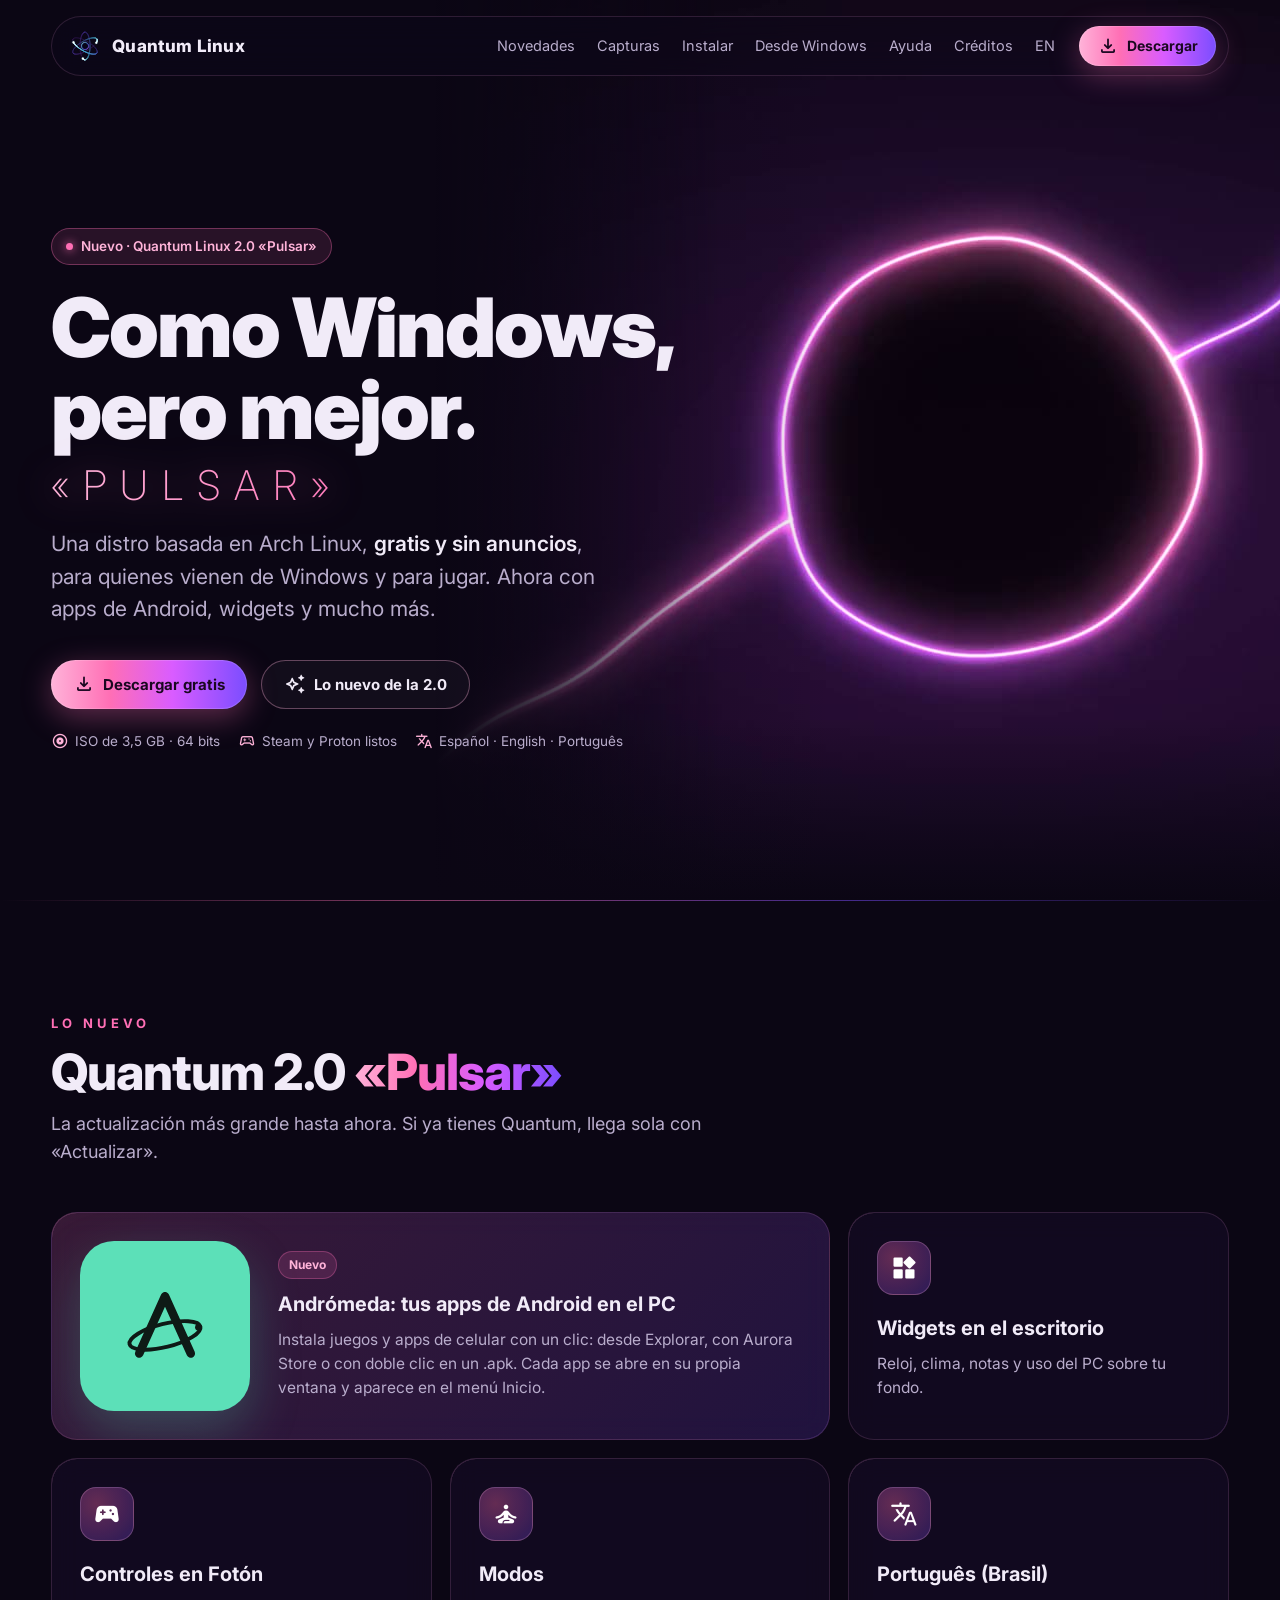
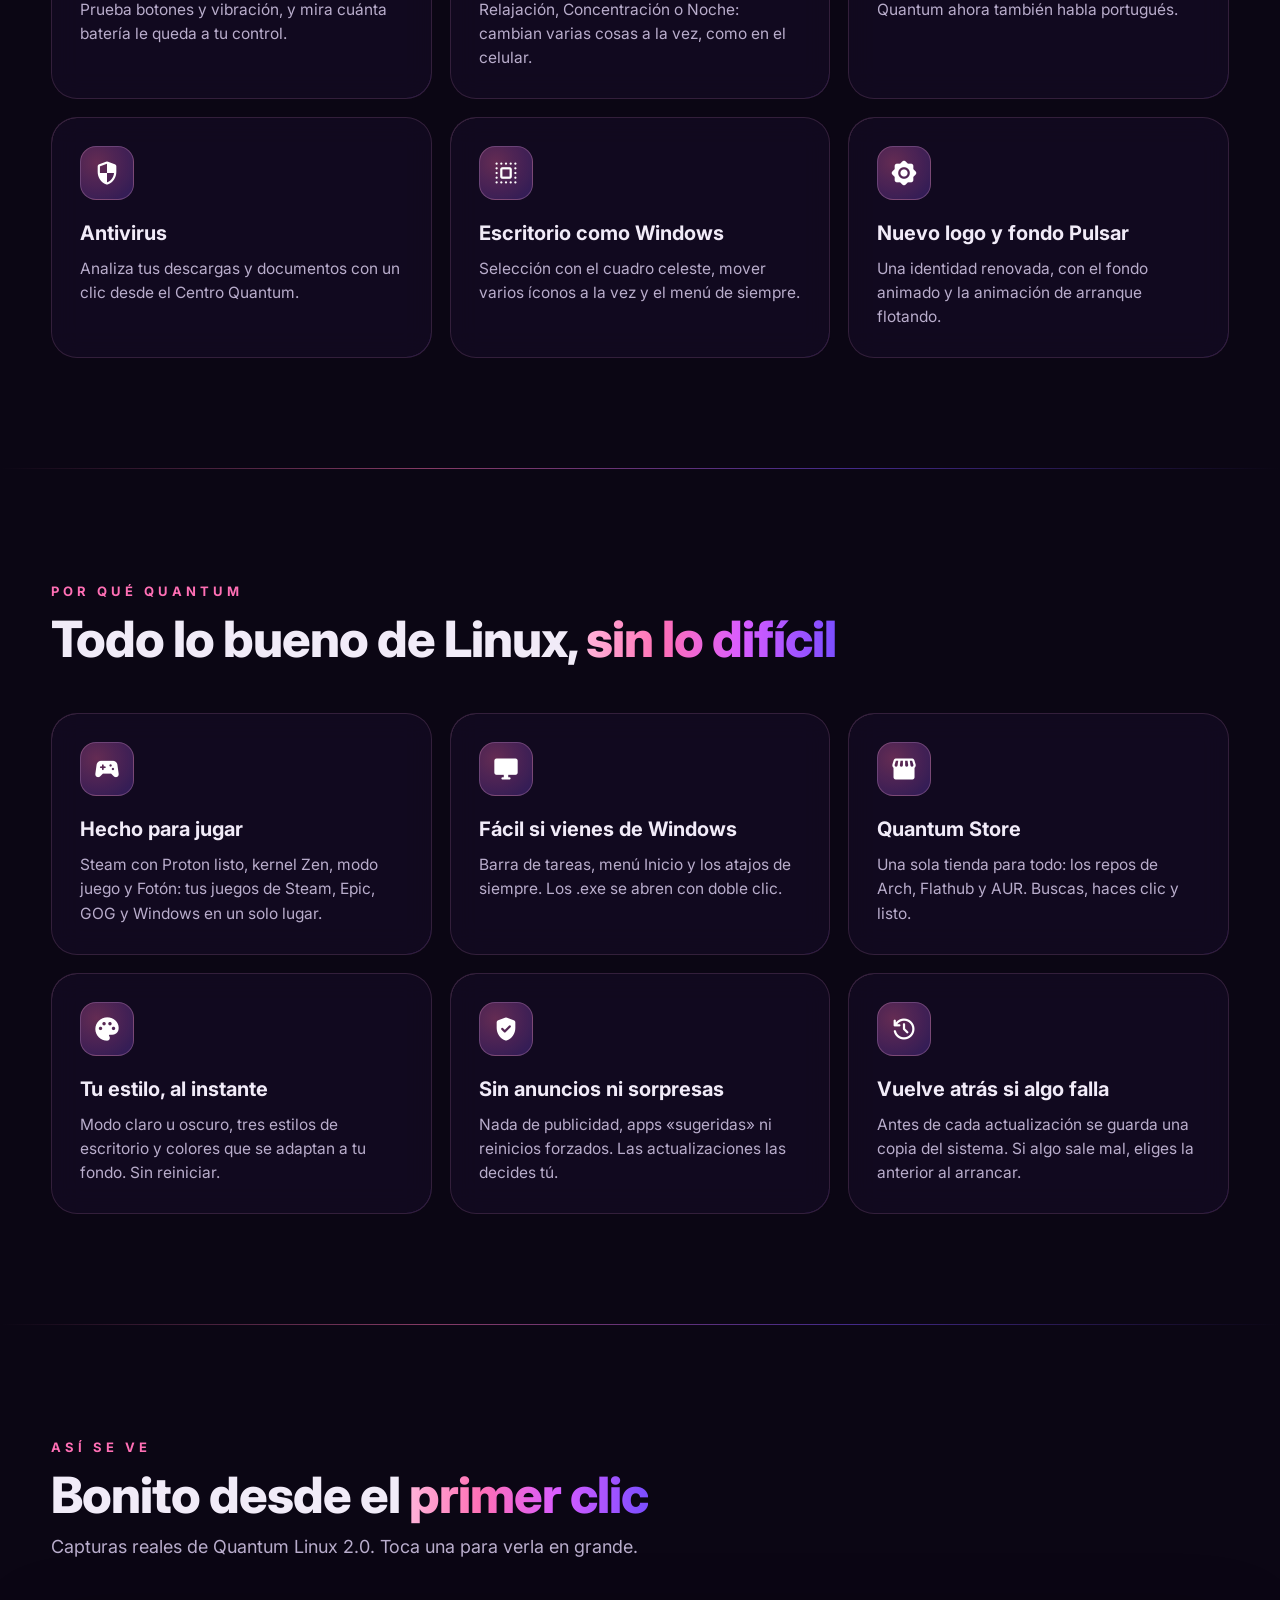
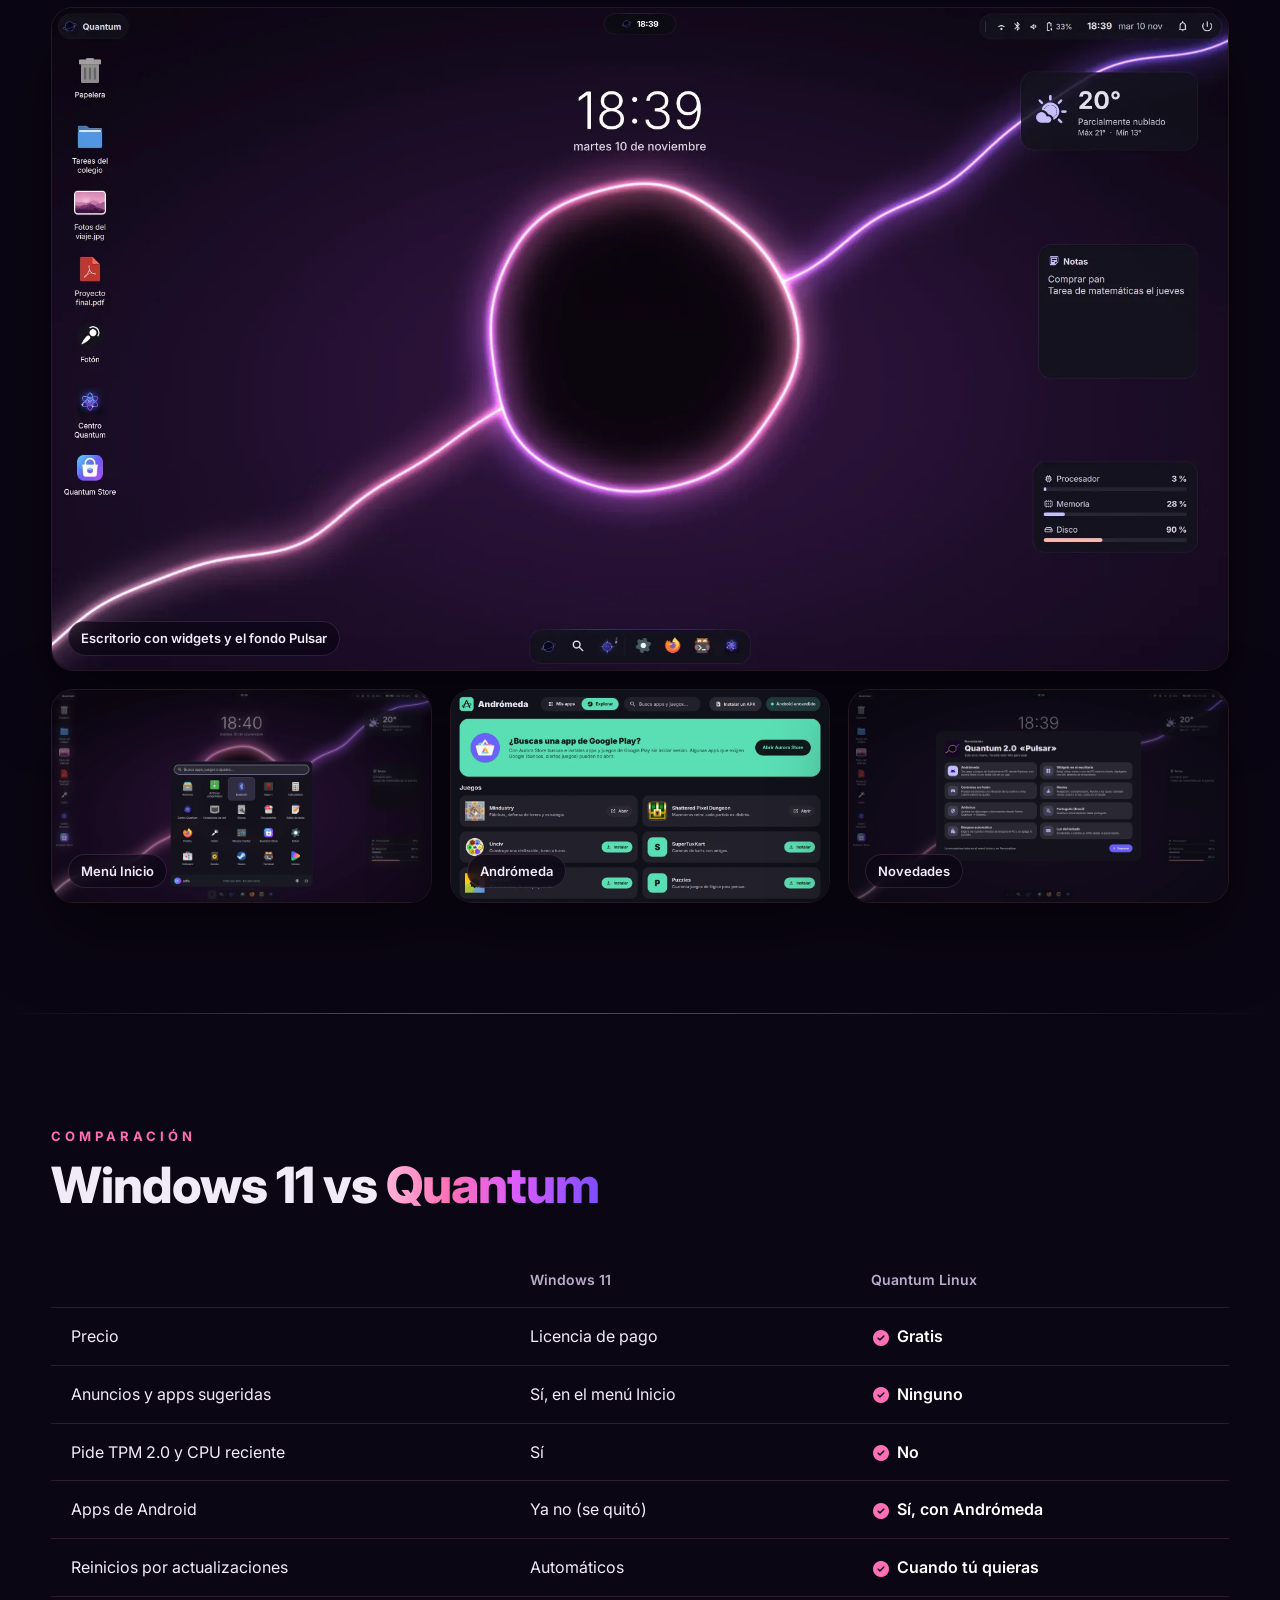
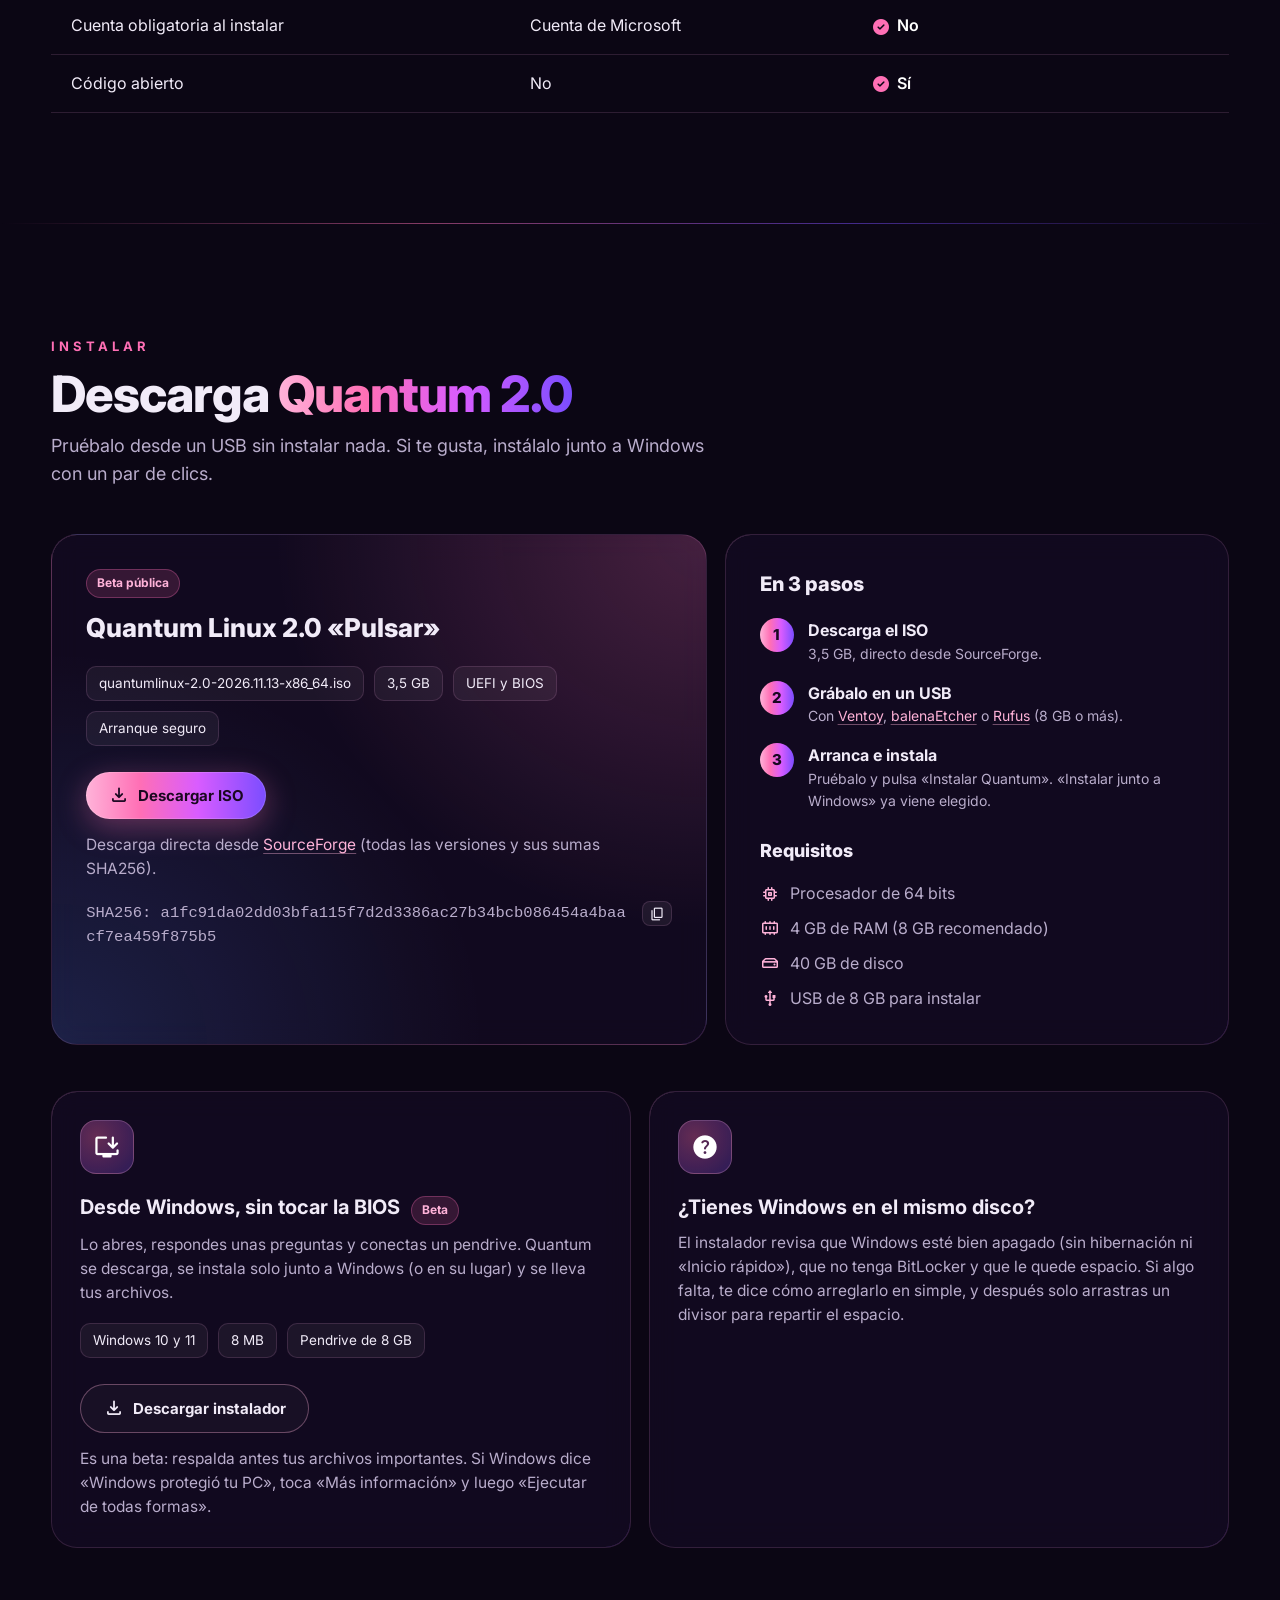
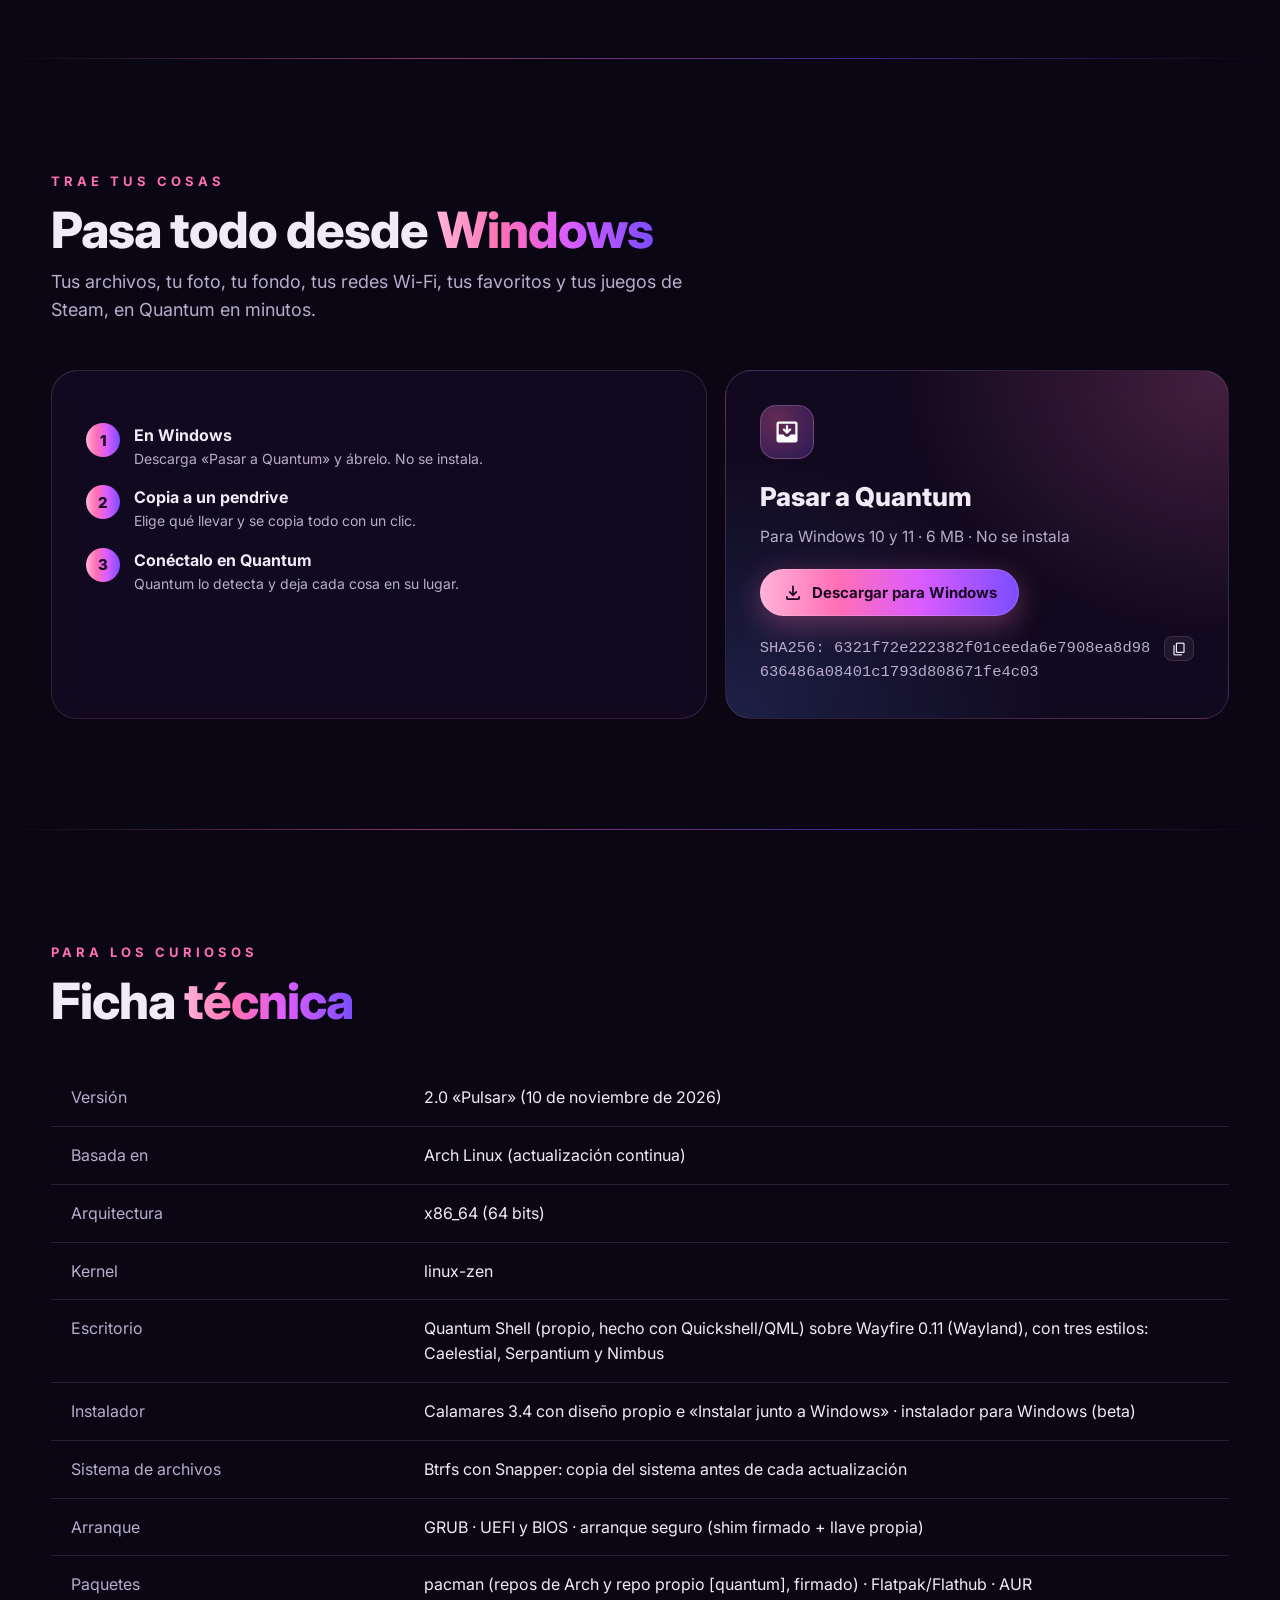
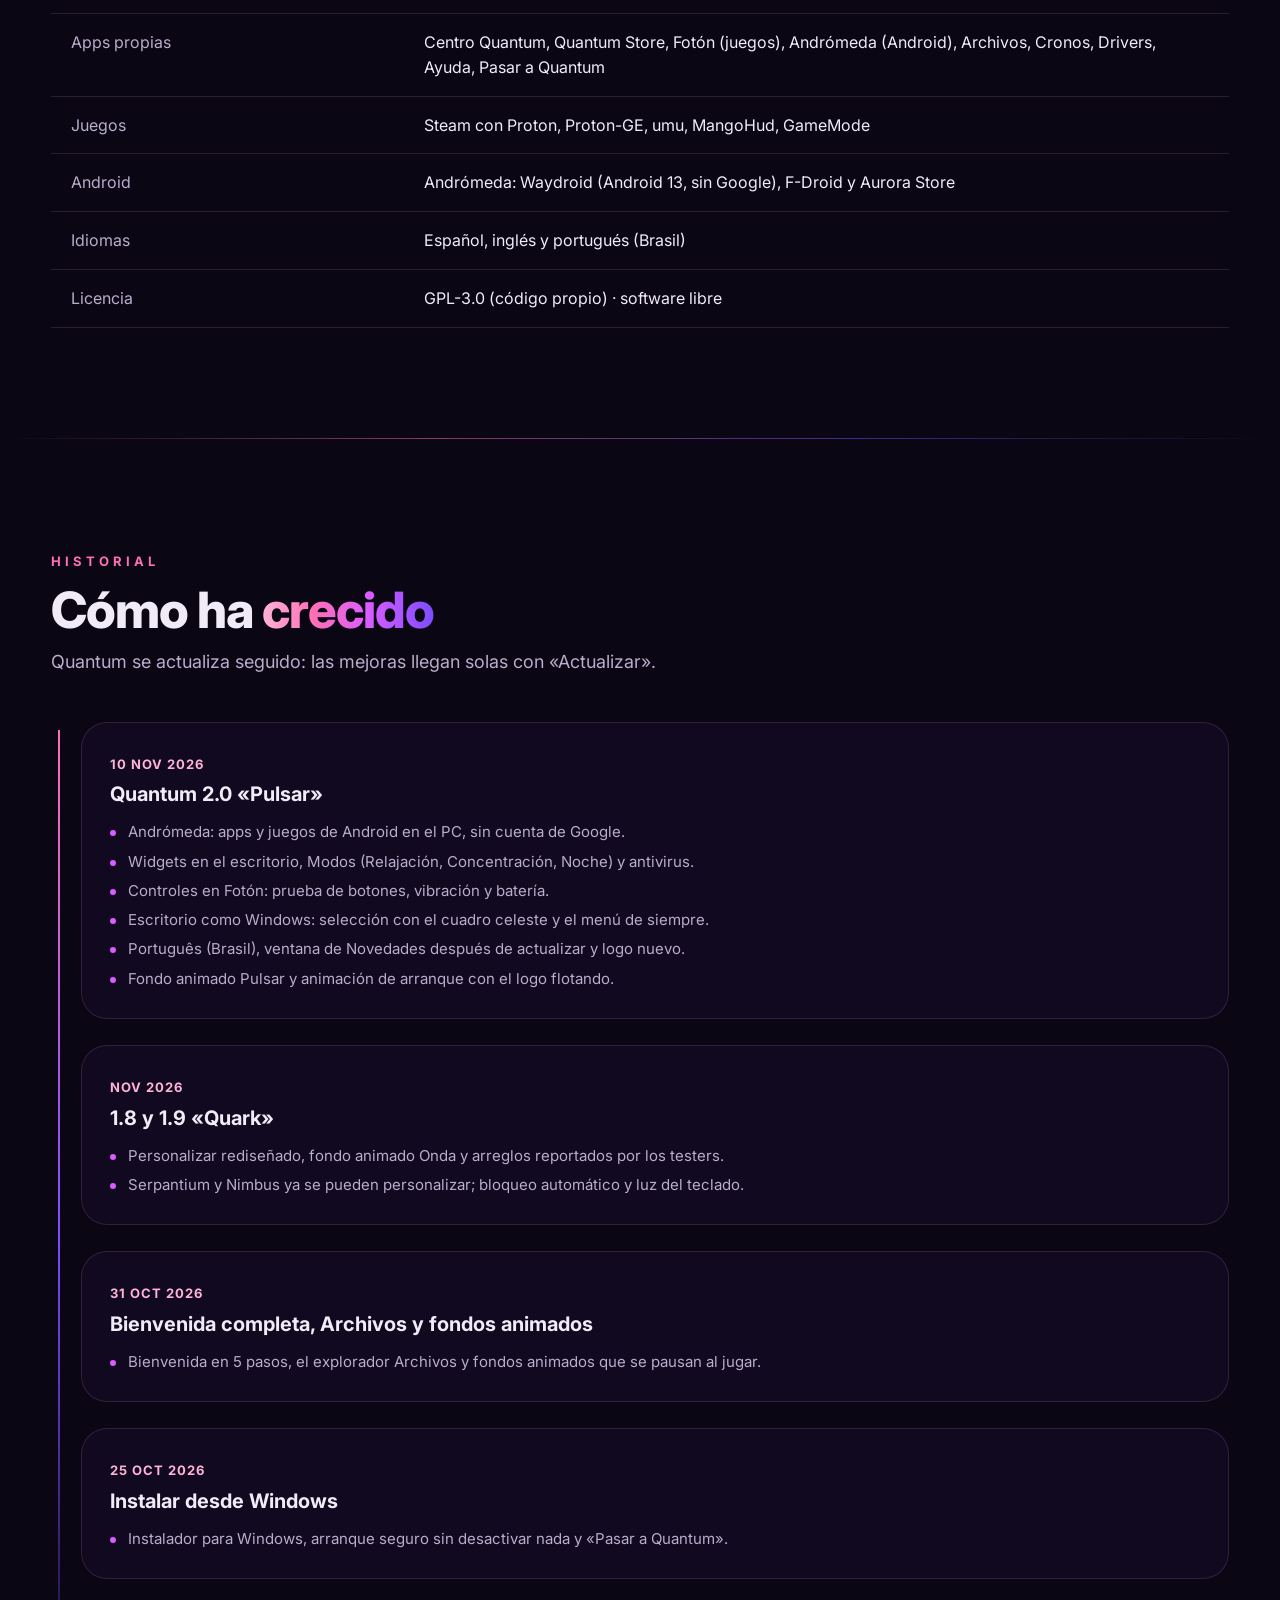
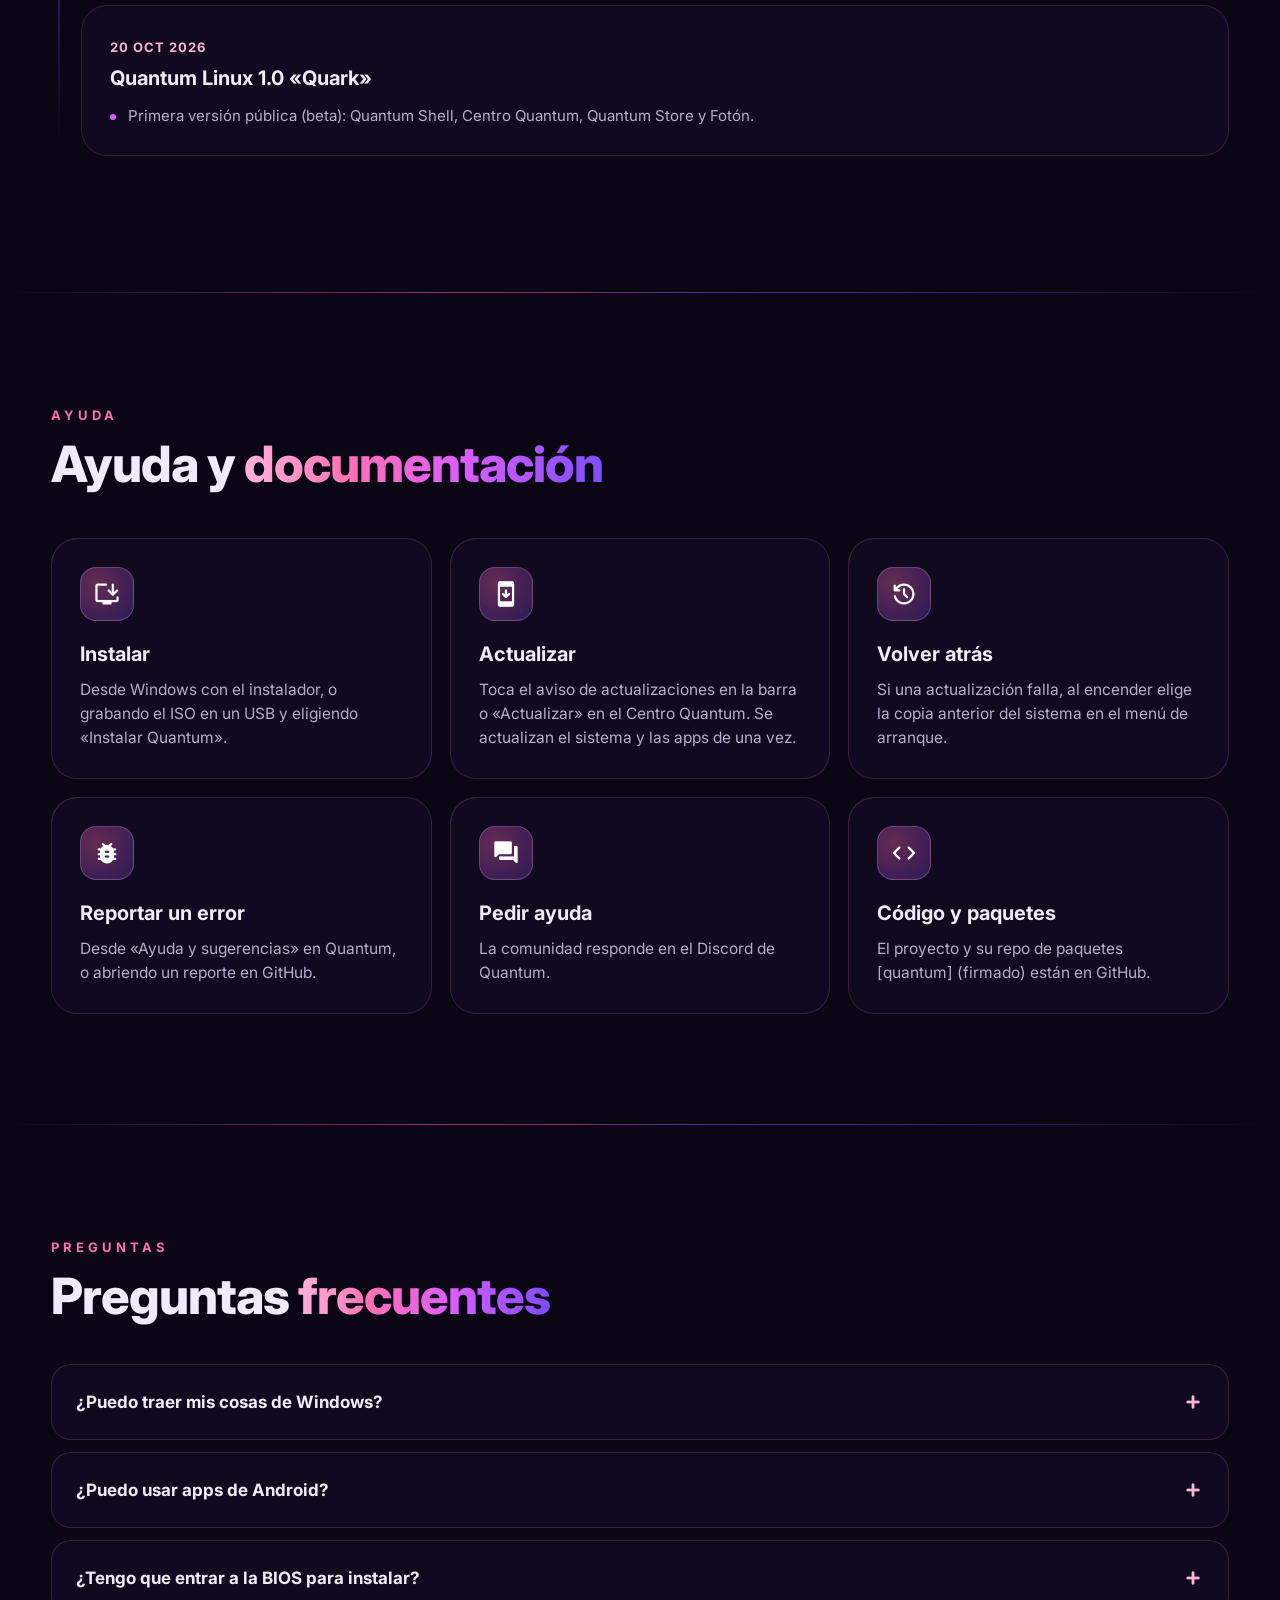
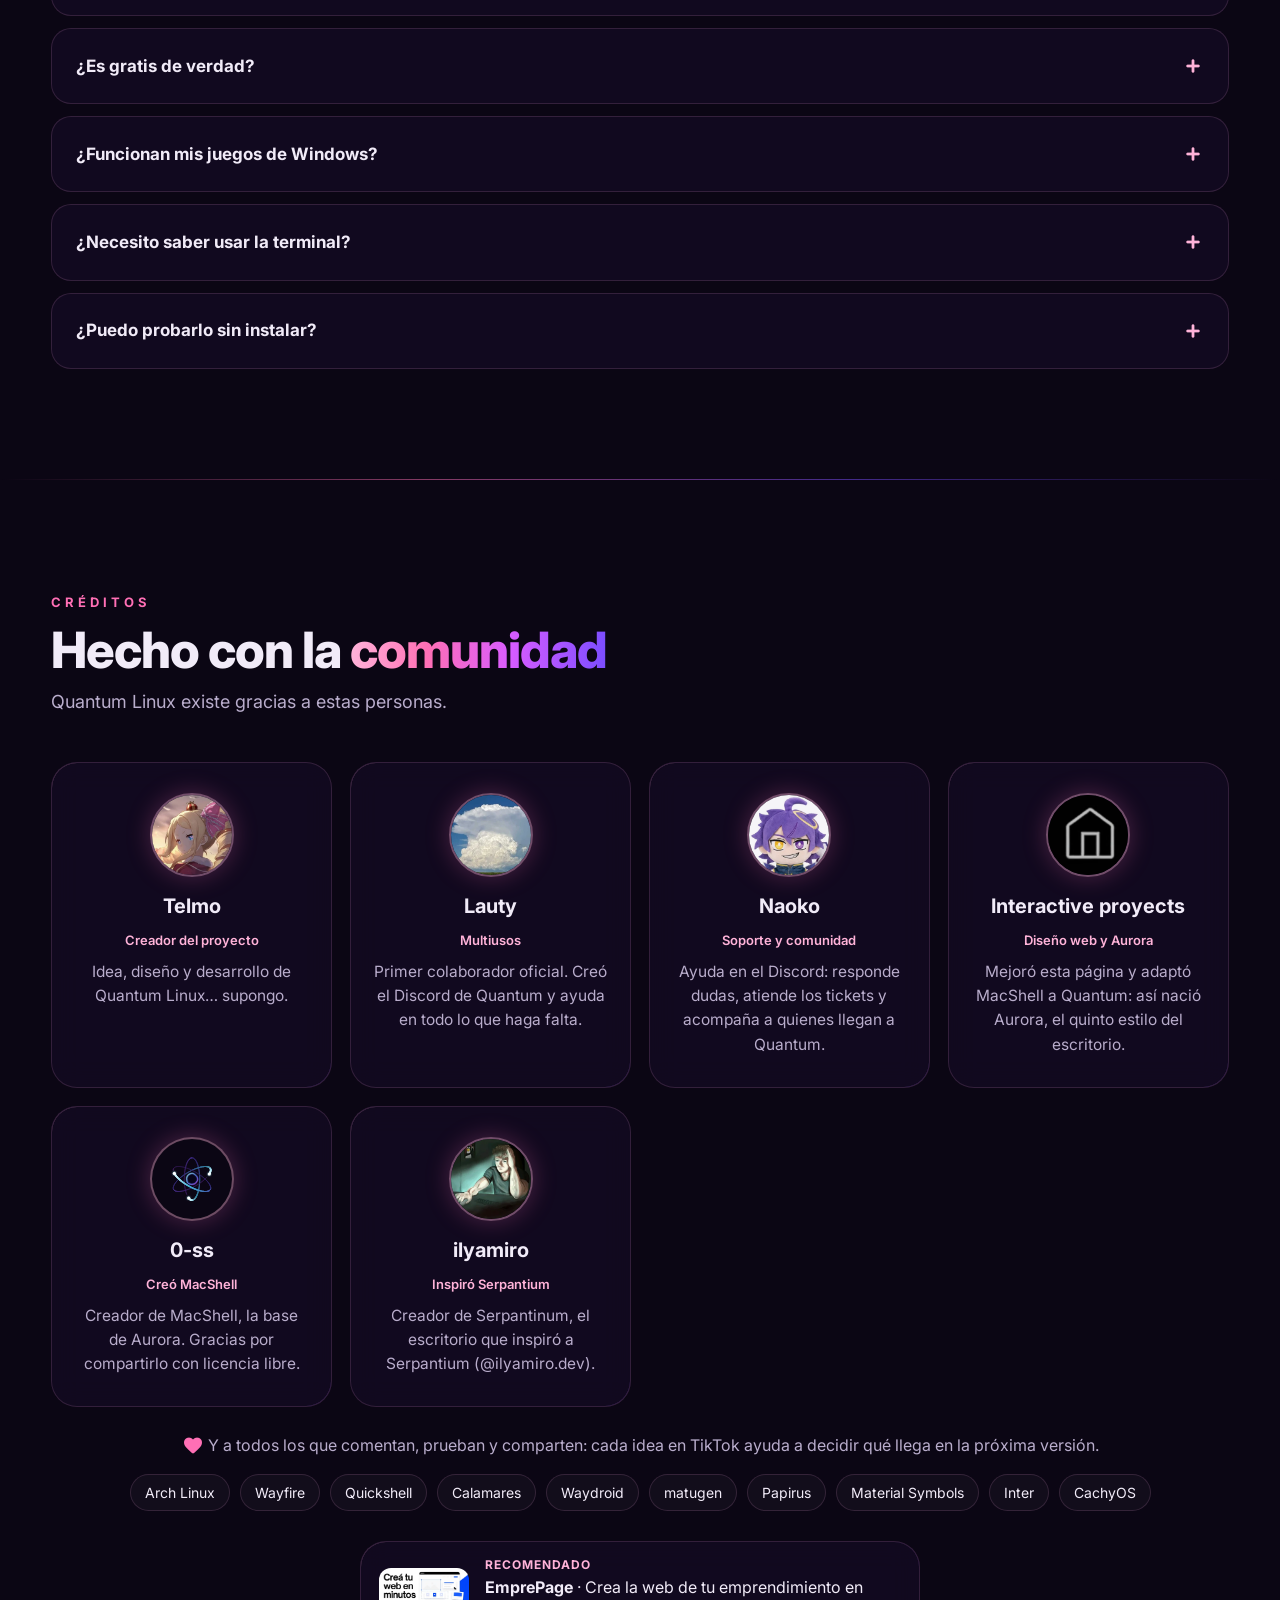
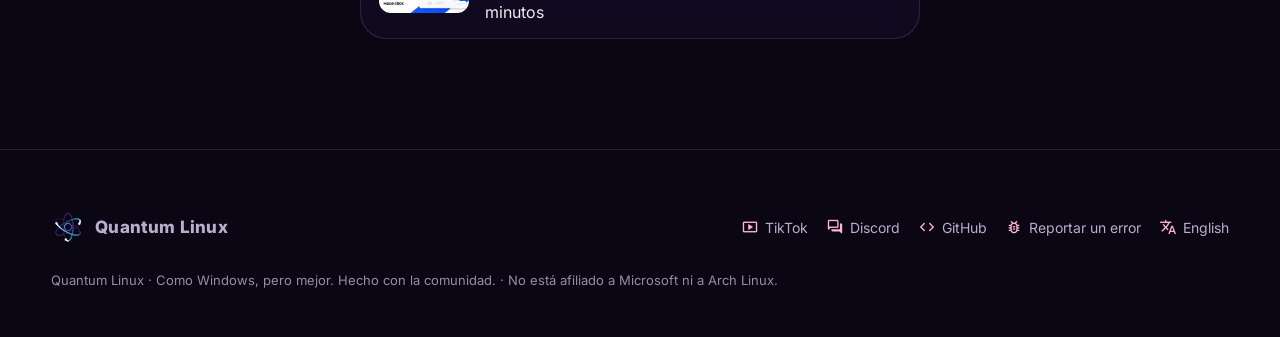
==== commit c3f72ac7: "Créditos: foto de Telmo más amplia, 0-ss (creó MacShell, la base de Aurora) e Interactive proyects (" ====
--- a/index.html
+++ b/index.html
@@ -271,7 +271,8 @@
     <a class="card person reveal" href="https://www.tiktok.com/@quantum.os" target="_blank" rel="noopener"><img src="assets/img/telmo.webp" alt="Beatrice"><h3>Telmo</h3><span class="role">Creador del proyecto</span><p>Idea, diseño y desarrollo de Quantum Linux… supongo.</p></a>
     <a class="card person reveal" href="https://discord.gg/qWmEb9xHkZ" target="_blank" rel="noopener"><img src="assets/img/lauty.webp" alt=""><h3>Lauty</h3><span class="role">Multiusos</span><p>Primer colaborador oficial. Creó el Discord de Quantum y ayuda en todo lo que haga falta.</p></a>
     <a class="card person reveal" href="https://discord.gg/qWmEb9xHkZ" target="_blank" rel="noopener"><img src="assets/img/naoko.webp" alt=""><h3>Naoko</h3><span class="role">Soporte y comunidad</span><p>Ayuda en el Discord: responde dudas, atiende los tickets y acompaña a quienes llegan a Quantum.</p></a>
-    <div class="card person reveal"><img src="assets/img/interactive-proyects.webp" alt=""><h3>Interactive proyects</h3><span class="role">Diseño web</span><p>Mejoró esta página: modo oscuro, animaciones y una versión más cómoda para celular.</p></div>
+    <div class="card person reveal"><img src="assets/img/interactive-proyects.webp" alt=""><h3>Interactive proyects</h3><span class="role">Diseño web y Aurora</span><p>Mejoró esta página y adaptó MacShell a Quantum: así nació Aurora, el quinto estilo del escritorio.</p></div>
+    <a class="card person reveal" href="https://github.com/0-ss/MacShell" target="_blank" rel="noopener"><img class="mk" src="assets/quantum-mark.svg" alt=""><h3>0-ss</h3><span class="role">Creó MacShell</span><p>Creador de MacShell, la base de Aurora. Gracias por compartirlo con licencia libre.</p></a>
     <div class="card person reveal"><img src="assets/img/ilyamiro.webp" alt=""><h3>ilyamiro</h3><span class="role">Inspiró Serpantium</span><p>Creador de Serpantinum, el escritorio que inspiró a Serpantium (@ilyamiro.dev).</p></div>
   </div>
   <p class="thanks reveal"><span class="ms">favorite</span> Y a todos los que comentan, prueban y comparten: cada idea en TikTok ayuda a decidir qué llega en la próxima versión.</p>
